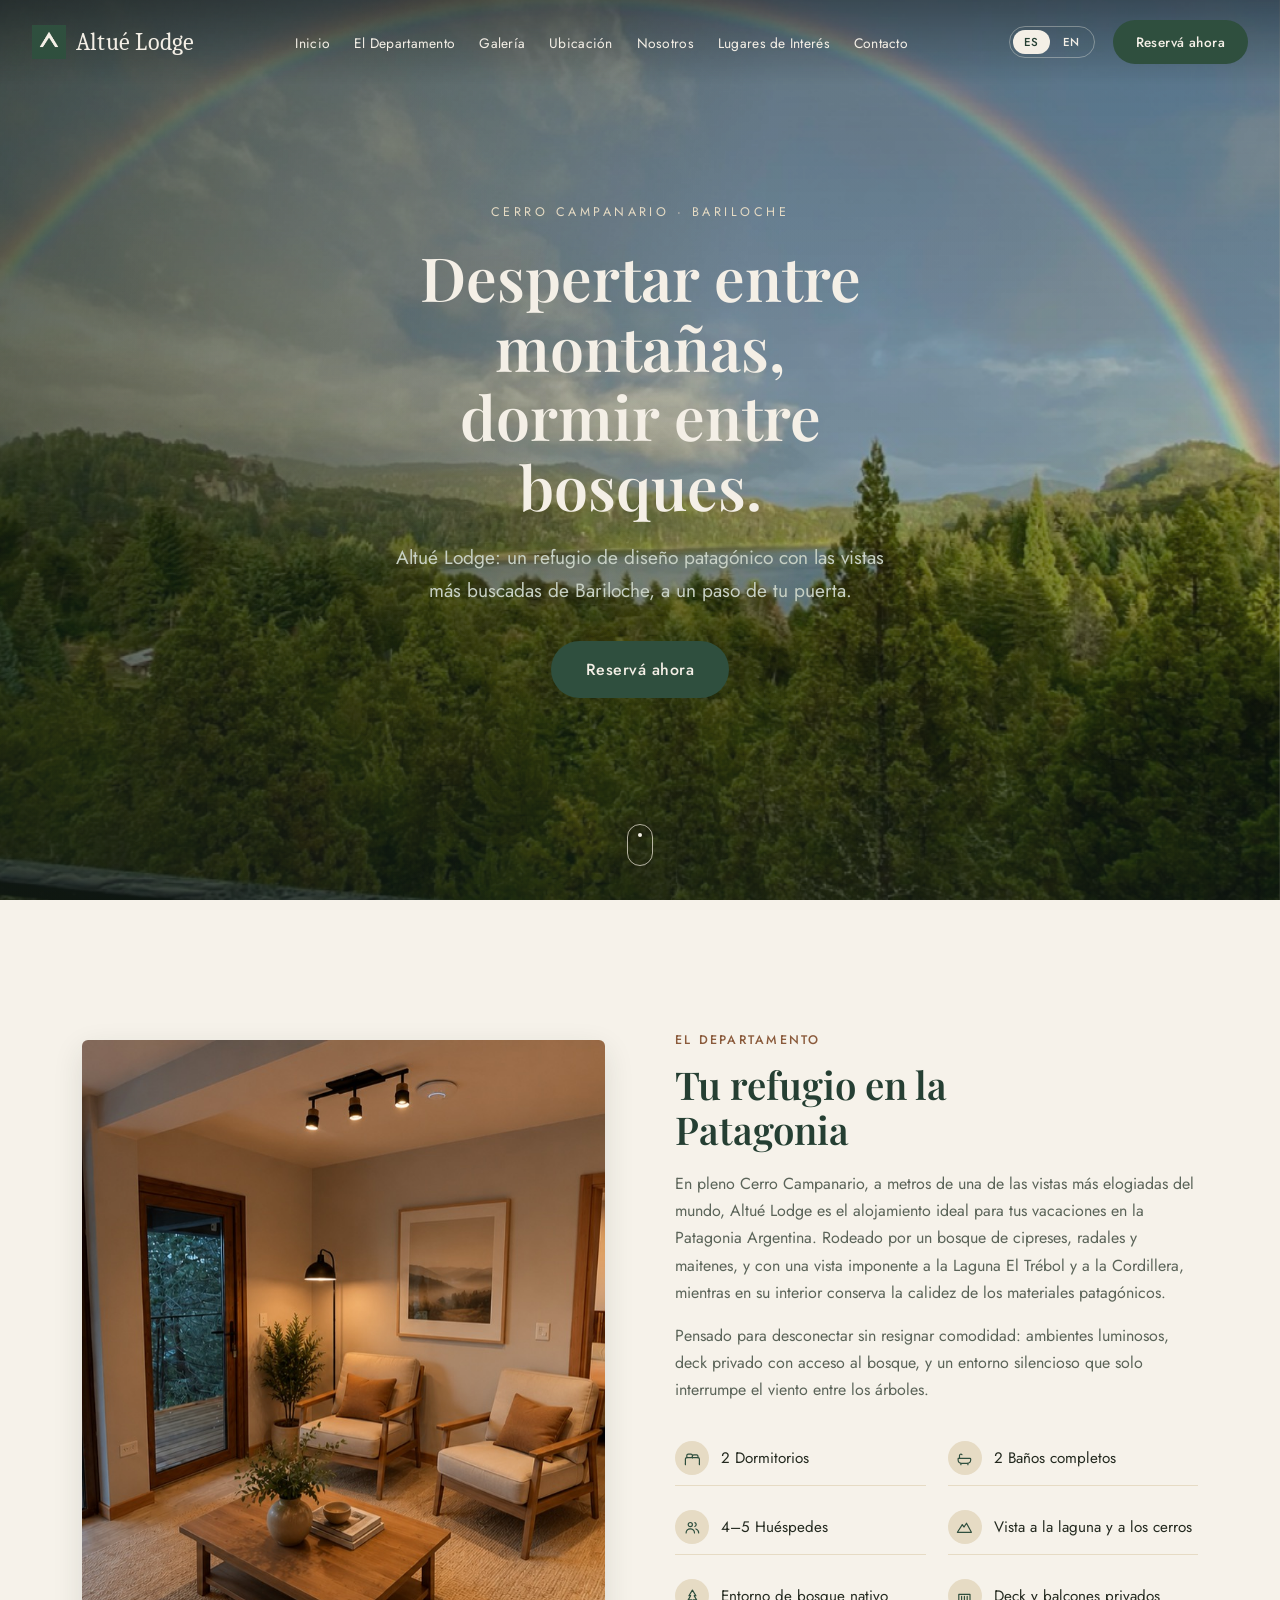
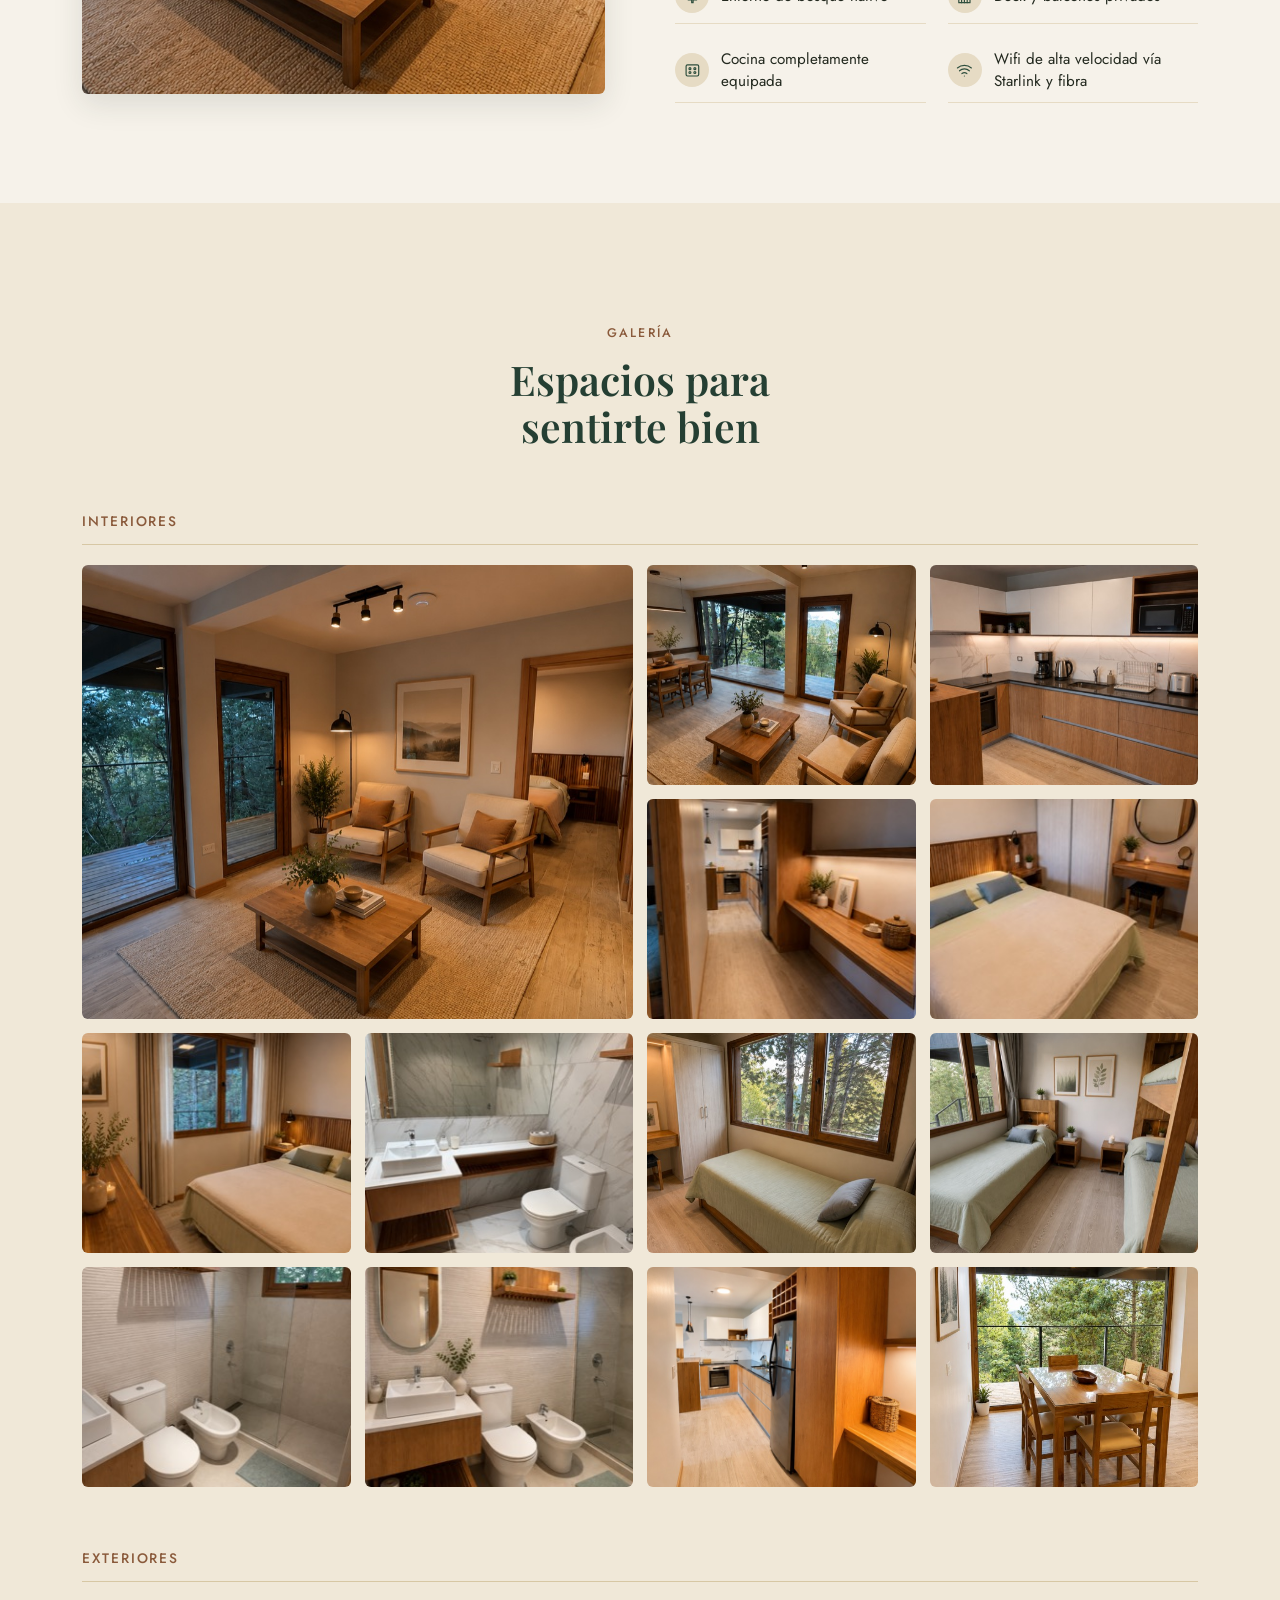
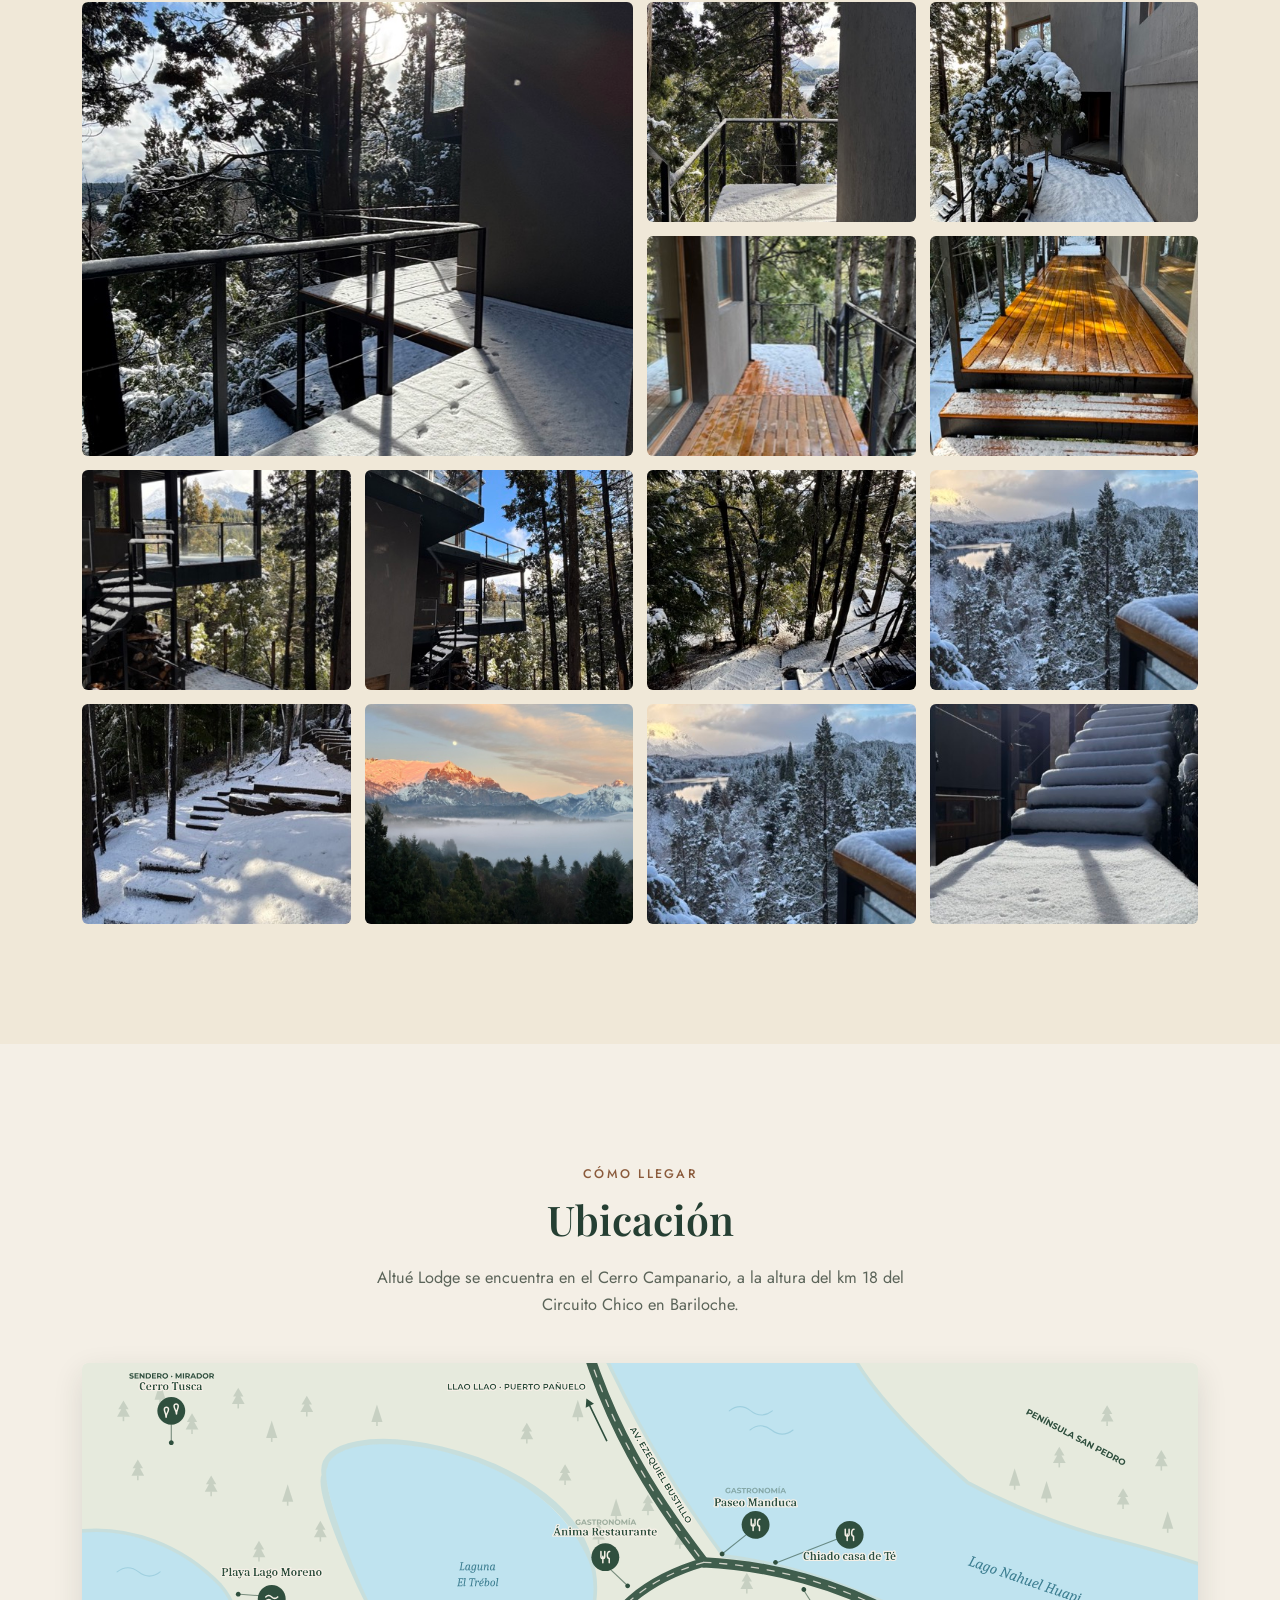
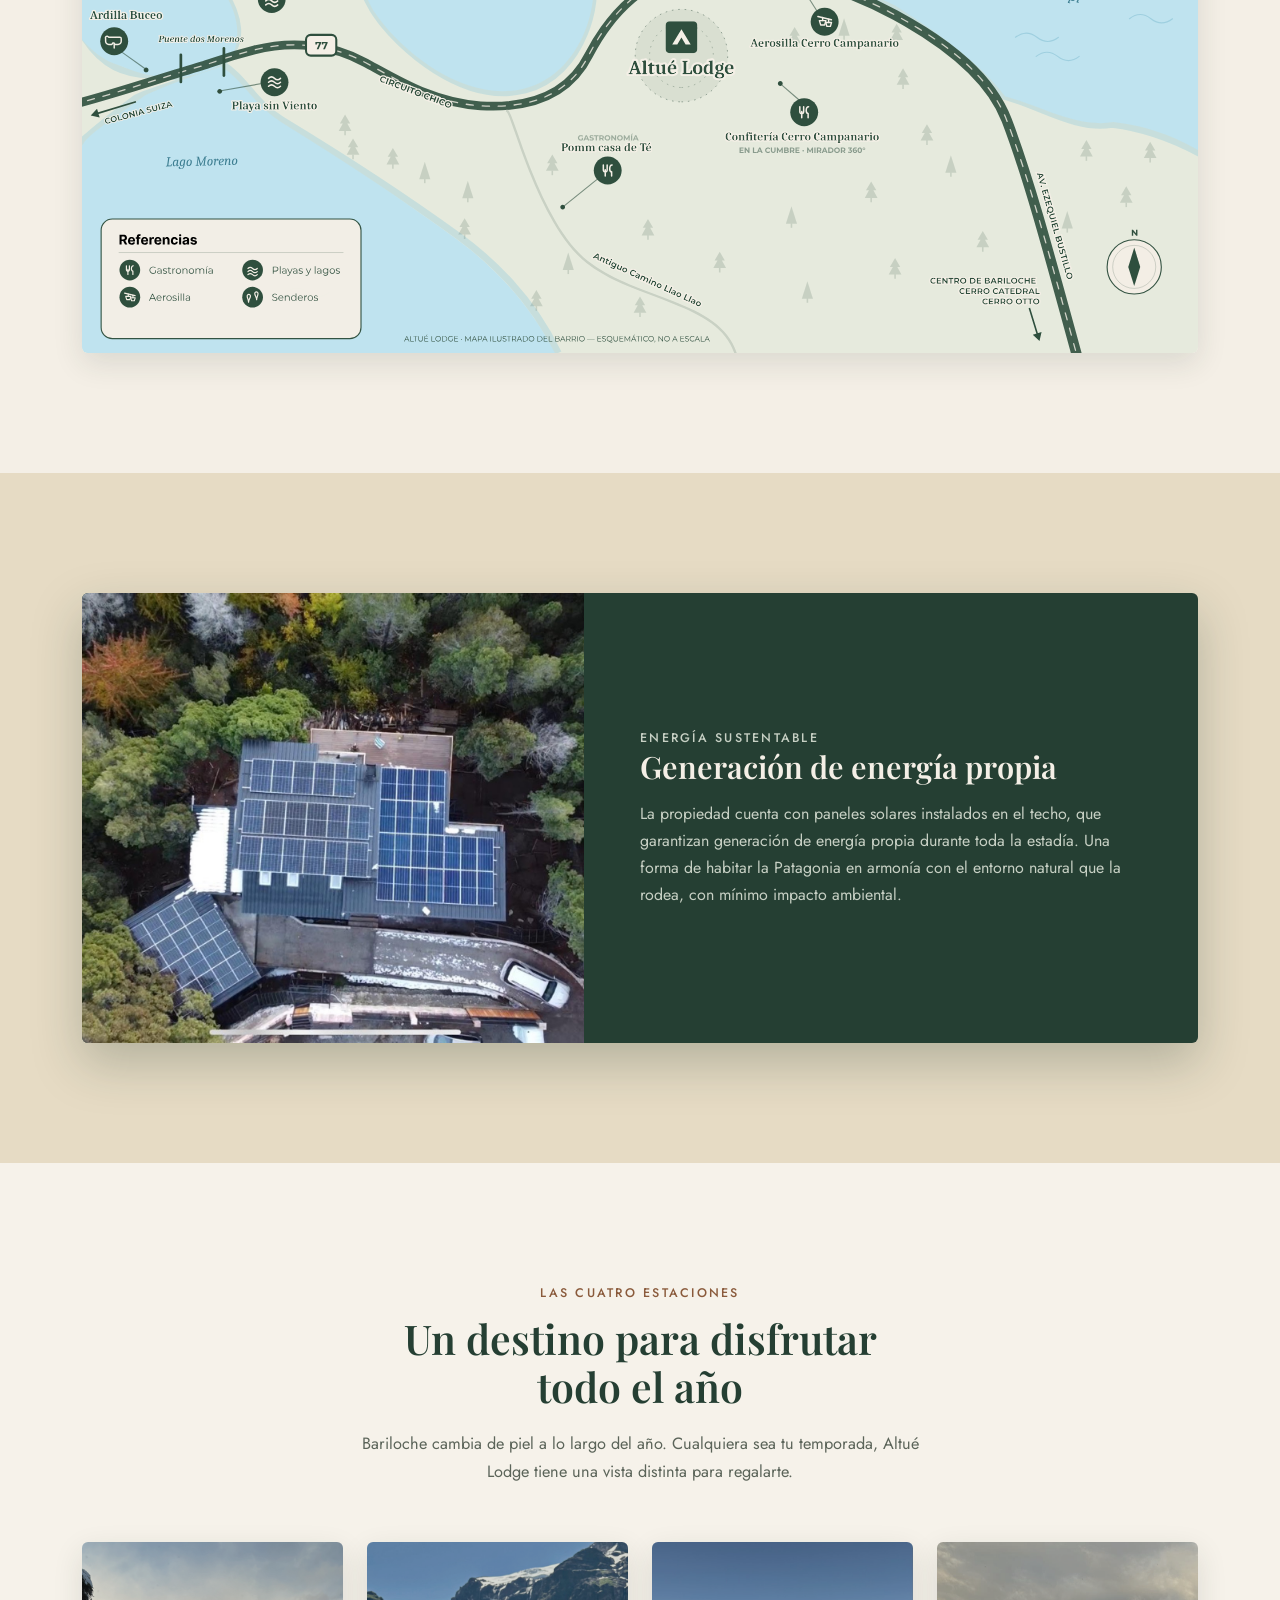
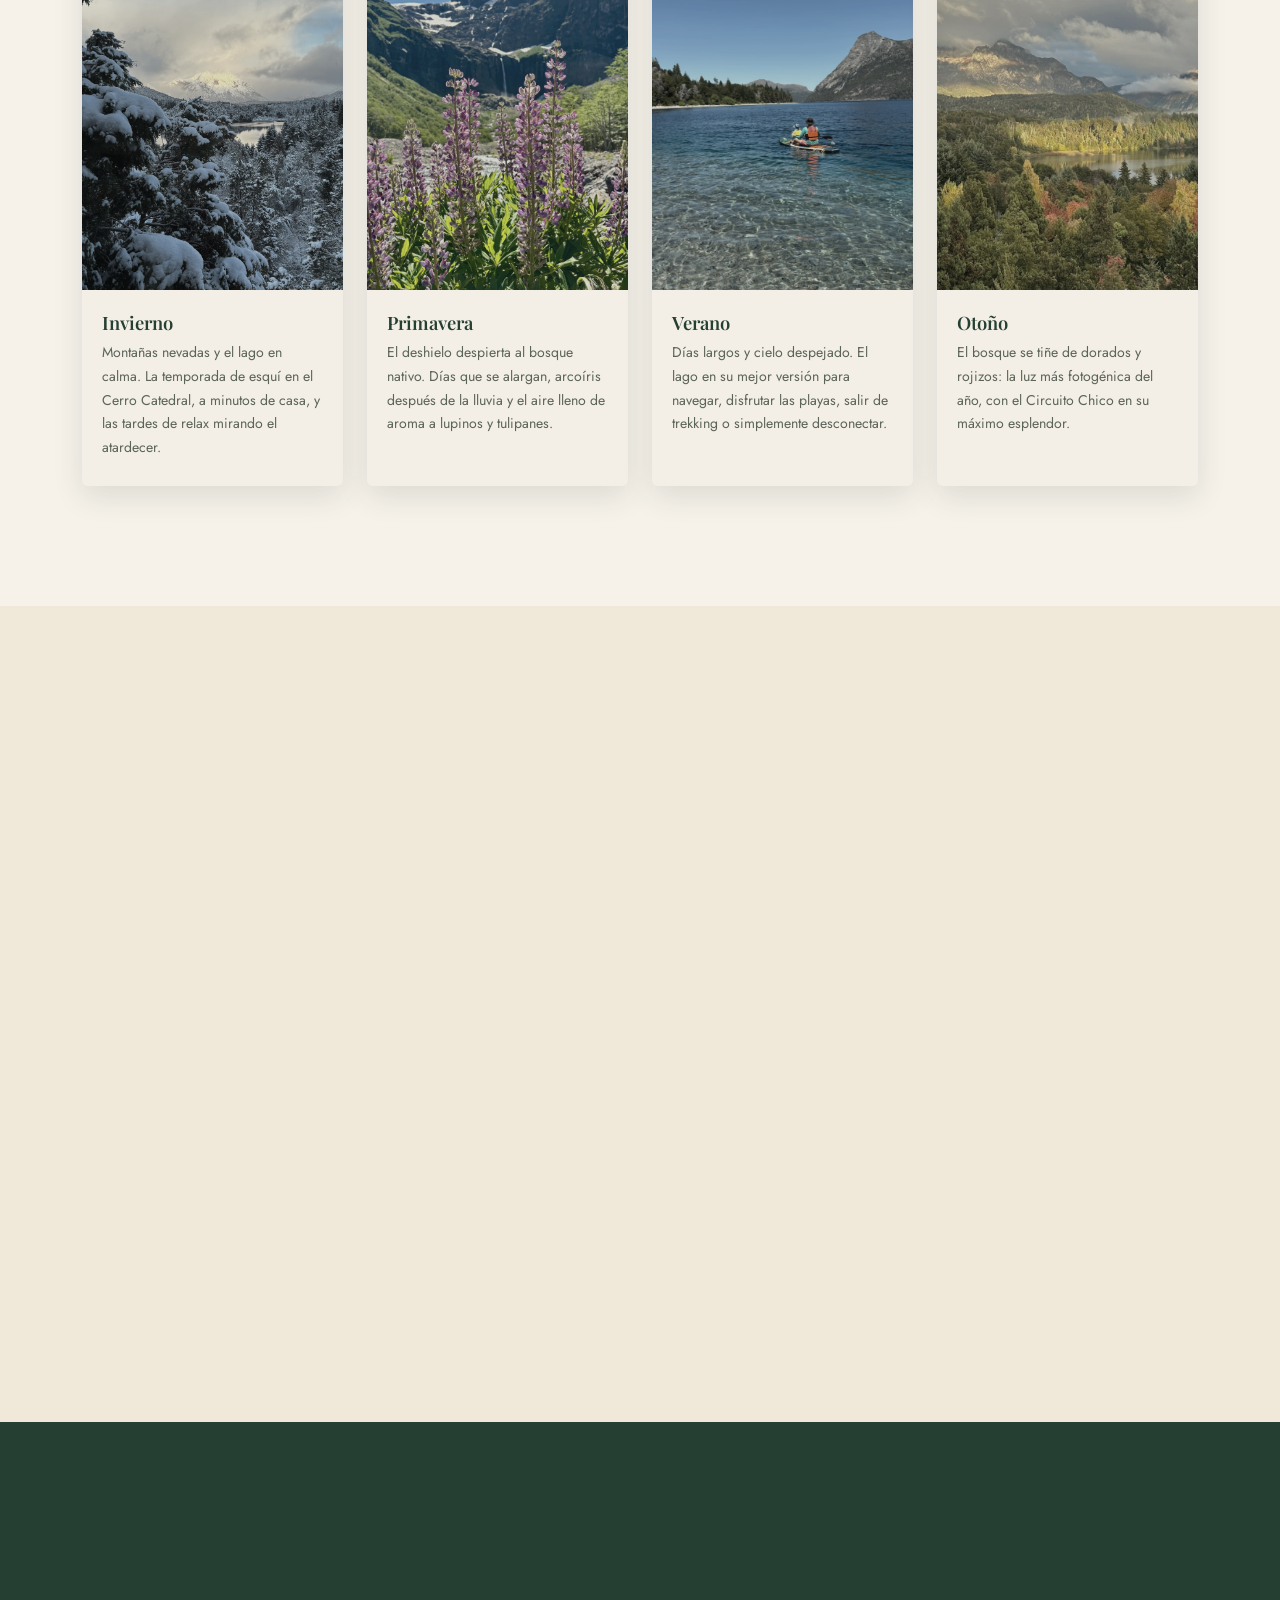
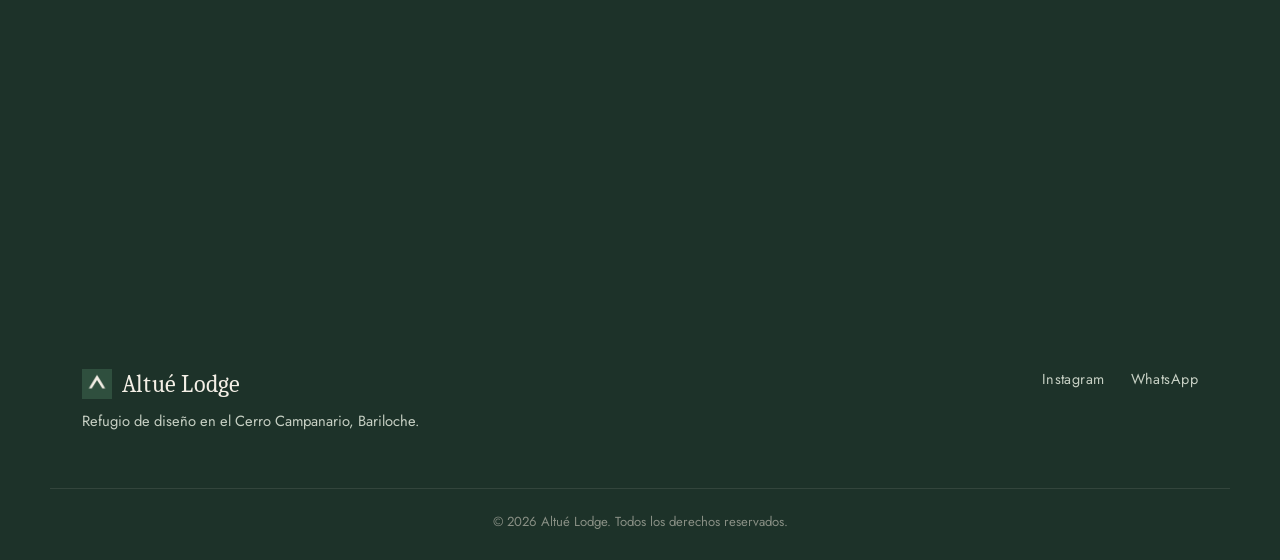
==== index.html @ 9d452f68 "ajuste mapa" ====
<!DOCTYPE html>
<html lang="es">
<head>
<meta charset="UTF-8">
<meta name="viewport" content="width=device-width, initial-scale=1.0">
<title data-i18n="meta.title">Altué Lodge | Departamento en alquiler — Cerro Campanario, Bariloche</title>
<meta name="description" data-i18n-attr-content="meta.description" content="Altué Lodge: departamento de diseño en el Cerro Campanario, Bariloche. Vistas al lago Nahuel Huapi y al bosque patagónico, con energía solar propia. Reservá tu estadía.">
<link rel="icon" type="image/png" href="img/icons/favicon.png">
<link rel="preconnect" href="https://fonts.googleapis.com">
<link rel="preconnect" href="https://fonts.gstatic.com" crossorigin>
<link href="https://fonts.googleapis.com/css2?family=Caladea:wght@400;700&family=Playfair+Display:ital,wght@0,500;0,600;0,700;1,500&family=Jost:wght@300;400;500;600&display=swap" rel="stylesheet">
<link rel="stylesheet" href="css/style.css">
<noscript><style>.reveal{opacity:1!important;transform:none!important}</style></noscript>
</head>
<body>

<!-- ICON SPRITE -->
<svg class="icon-sprite" aria-hidden="true">
  <defs>
    <symbol id="icon-bed" viewBox="0 0 24 24"><path d="M2 19v-6a2 2 0 0 1 2-2h16a2 2 0 0 1 2 2v6"/><path d="M2 19v2M22 19v2"/><path d="M4 11V8a2 2 0 0 1 2-2h4a2 2 0 0 1 2 2v3"/><path d="M12 11V9a2 2 0 0 1 2-2h4a2 2 0 0 1 2 2v2"/></symbol>
    <symbol id="icon-bath" viewBox="0 0 24 24"><path d="M3 12h17a1 1 0 0 1 1 1v1a5 5 0 0 1-5 5H8a5 5 0 0 1-5-5v-1a1 1 0 0 1 1-1Z"/><path d="M5 12V8a2 2 0 0 1 3.5-1.3"/><path d="M7 19v2M17 19v2"/></symbol>
    <symbol id="icon-users" viewBox="0 0 24 24"><circle cx="9" cy="8" r="3"/><path d="M3 20c0-3.3 2.7-6 6-6s6 2.7 6 6"/><path d="M15.5 5.2a3 3 0 0 1 0 5.6"/><path d="M21 20c0-2.7-1.7-5-4-5.8"/></symbol>
    <symbol id="icon-mountain" viewBox="0 0 24 24"><path d="M2 19h20L15 6l-3.5 5.5L9 8Z"/></symbol>
    <symbol id="icon-tree" viewBox="0 0 24 24"><path d="M12 3 7 11h2.5L6 17h5v4h2v-4h5l-3.5-6H17Z"/></symbol>
    <symbol id="icon-deck" viewBox="0 0 24 24"><path d="M4 21V9M20 21V9M4 9h16M4 21h16"/><path d="M8 12v9M12 12v9M16 12v9"/></symbol>
    <symbol id="icon-chairlift" viewBox="0 0 24 24"><path d="M2 6h20M12 6v4"/><path d="M8 11h8v4H8Z"/><path d="M6 6l2 5M18 6l-2 5"/></symbol>
    <symbol id="icon-car" viewBox="0 0 24 24"><path d="M3 13l1.5-4.5A2 2 0 0 1 6.4 7h11.2a2 2 0 0 1 1.9 1.5L21 13"/><rect x="2" y="13" width="20" height="5" rx="2"/><circle cx="7" cy="18.5" r="1.5"/><circle cx="17" cy="18.5" r="1.5"/></symbol>
    <symbol id="icon-boat" viewBox="0 0 24 24"><path d="M4 15h16l-2.2 4.4a2 2 0 0 1-1.8 1.1H8a2 2 0 0 1-1.8-1.1Z"/><path d="M6 15V9h7l2.5 6"/><path d="M11 9V4h3l-1 3"/></symbol>
    <symbol id="icon-cheese" viewBox="0 0 24 24"><path d="M2 19 12 5l10 14Z"/><circle cx="9.5" cy="15" r=".9"/><circle cx="14.5" cy="16.3" r=".9"/><circle cx="12" cy="12.2" r=".9"/></symbol>
    <symbol id="icon-beach" viewBox="0 0 24 24"><path d="M12 2v20"/><path d="M3 12a9 9 0 0 1 18 0Z"/><path d="M12 22c-1.8 0-3-1-3-1"/></symbol>
    <symbol id="icon-gondola" viewBox="0 0 24 24"><path d="M2 6h20M12 6v3"/><rect x="7" y="9" width="10" height="7" rx="1.8"/><path d="M10.5 16v2M13.5 16v2"/></symbol>
    <symbol id="icon-landmark" viewBox="0 0 24 24"><path d="M12 2v2.5M9.5 4.5h5"/><path d="M4 21V11l8-5 8 5v10"/><path d="M9 21v-6h6v6"/></symbol>
    <symbol id="icon-beer" viewBox="0 0 24 24"><path d="M5 8h9v11a1 1 0 0 1-1 1H6a1 1 0 0 1-1-1Z"/><path d="M14 10h2.5A1.5 1.5 0 0 1 18 11.5v3A1.5 1.5 0 0 1 16.5 16H14"/><path d="M7 8V5a2 2 0 0 1 4 0v1"/></symbol>
    <symbol id="icon-phone" viewBox="0 0 24 24"><path d="M6.6 10.8c1.3 2.7 3.6 5 6.3 6.3l2.1-2.1c.3-.3.7-.4 1-.2 1.1.4 2.2.6 3.4.6.6 0 1 .4 1 1V20c0 .6-.4 1-1 1C10.6 21 3 13.4 3 4c0-.6.4-1 1-1h3.6c.6 0 1 .4 1 1 0 1.2.2 2.3.6 3.4.1.4 0 .8-.2 1Z"/></symbol>
    <symbol id="icon-mail" viewBox="0 0 24 24"><rect x="3" y="5" width="18" height="14" rx="2"/><path d="m3 7 9 6 9-6"/></symbol>
    <symbol id="icon-pin" viewBox="0 0 24 24"><path d="M12 21s7-7.4 7-12.5A7 7 0 0 0 5 8.5C5 13.6 12 21 12 21Z"/><circle cx="12" cy="8.5" r="2.5"/></symbol>
    <symbol id="icon-kitchen" viewBox="0 0 24 24"><rect x="3" y="4" width="18" height="16" rx="2"/><circle cx="8.5" cy="9.5" r="1.4"/><circle cx="15.5" cy="9.5" r="1.4"/><circle cx="8.5" cy="15" r="1.4"/><circle cx="15.5" cy="15" r="1.4"/></symbol>
    <symbol id="icon-wifi" viewBox="0 0 24 24"><path d="M2 8.5a15.3 15.3 0 0 1 20 0"/><path d="M5 12.5a10.5 10.5 0 0 1 14 0"/><path d="M8.5 16.5a6 6 0 0 1 7 0"/><path d="M12 20h.01"/></symbol>
  </defs>
</svg>

<a class="skip-link" href="#contenido" data-i18n="skip.link">Saltar al contenido</a>

<header class="site-header" id="siteHeader">
  <div class="header-inner">
    <a href="#inicio" class="logo">
      <img src="img/icons/favicon.png" alt="" class="logo-mark" width="34" height="34">
      <span class="logo-text">Altué Lodge</span>
    </a>

    <nav class="main-nav" id="mainNav">
      <ul>
        <li><a href="#inicio" class="nav-link" data-i18n="nav.inicio">Inicio</a></li>
        <li><a href="#departamento" class="nav-link" data-i18n="nav.departamento">El Departamento</a></li>
        <li><a href="#galeria" class="nav-link" data-i18n="nav.galeria">Galería</a></li>
        <li><a href="#ubicacion" class="nav-link" data-i18n="nav.ubicacion">Ubicación</a></li>
        <!-- <li><a href="#estaciones" class="nav-link">Estaciones</a></li> -->
        <li><a href="#nosotros" class="nav-link" data-i18n="nav.nosotros">Nosotros</a></li>
        <li><a href="#lugares" class="nav-link" data-i18n="nav.lugares">Lugares de Interés</a></li>
        <li><a href="#contacto" class="nav-link" data-i18n="nav.contacto">Contacto</a></li>
      </ul>
    </nav>

    <div class="header-actions">
      <div class="lang-switch" role="group" aria-label="Seleccionar idioma / Select language">
        <button type="button" class="lang-btn" data-lang="es" id="langEs">ES</button>
        <button type="button" class="lang-btn" data-lang="en" id="langEn">EN</button>
      </div>
      <a href="#contacto" class="btn btn-primary btn-cta" data-i18n="cta.reserve">Reservá ahora</a>
      <button class="nav-toggle" id="navToggle" aria-label="Abrir menú" data-i18n-attr-aria-label="navToggle.aria" aria-expanded="false">
        <span></span><span></span><span></span>
      </button>
    </div>
  </div>
</header>

<main id="contenido">

  <!-- HERO -->
  <section id="inicio" class="hero">
    <div class="hero-media">
      <img class="hero-slide is-active" src="img/season-primavera.jpg" alt="Doble arcoíris sobre el bosque y el lago, visto desde el balcón" data-i18n-attr-alt="hero.alt1" loading="eager">
      <img class="hero-slide" src="img/hero-view.jpg" alt="Vista panorámica del lago Nahuel Huapi y la cordillera andina desde el Cerro Campanario" data-i18n-attr-alt="hero.alt2" loading="eager">
      <img class="hero-slide" src="img/hero-cloudy.jpg" alt="Amanecer nublado sobre el lago Nahuel Huapi desde el Cerro Campanario" data-i18n-attr-alt="hero.alt3" loading="eager">
      <img class="hero-slide" src="img/hero-sunset.jpg" alt="Atardecer encendido sobre la cordillera visto desde Altué Lodge" data-i18n-attr-alt="hero.alt4" loading="eager">
      <div class="hero-overlay"></div>
    </div>
    <div class="hero-content reveal">
      <p class="hero-eyebrow">Cerro Campanario · Bariloche</p>
      <h1 class="hero-title" data-i18n-html="hero.title">Despertar entre montañas,<br>dormir entre bosques.</h1>
      <p class="hero-subtitle" data-i18n="hero.subtitle">Altué Lodge: un refugio de diseño patagónico con las vistas más buscadas de Bariloche, a un paso de tu puerta.</p>
      <a href="#contacto" class="btn btn-primary btn-lg" data-i18n="cta.reserve">Reservá ahora</a>
    </div>
    <a href="#departamento" class="scroll-cue" aria-label="Desplazarse hacia abajo" data-i18n-attr-aria-label="hero.scrollAria">
      <span></span>
    </a>
  </section>

  <!-- ABOUT -->
  <section id="departamento" class="about">
    <div class="section-inner">
      <div class="about-grid">
        <div class="about-image reveal">
          <img src="img/interior-estar.jpg" alt="Sala de estar de Altué Lodge, con sillones, balcón privado y acceso al dormitorio" data-i18n-attr-alt="about.imageAlt" loading="lazy">
        </div>
        <div class="about-text reveal">
          <p class="eyebrow" data-i18n="about.eyebrow">El Departamento</p>
          <!-- <h2>Diseño patagónico,<br>confort contemporáneo</h2> -->
          <h2 data-i18n-html="about.title">Tu refugio en la<br>Patagonia</h2>
          <p data-i18n="about.p1">En pleno Cerro Campanario, a metros de una de las vistas más elogiadas del mundo, Altué Lodge es el alojamiento ideal para tus vacaciones en la Patagonia Argentina. Rodeado por un bosque de cipreses, radales y maitenes, y con una vista imponente a la Laguna El Trébol y a la Cordillera, mientras en su interior conserva la calidez de los materiales patagónicos.</p>
          <p data-i18n="about.p2">Pensado para desconectar sin resignar comodidad: ambientes luminosos, deck privado con acceso al bosque, y un entorno silencioso que solo interrumpe el viento entre los árboles.</p>

          <ul class="features-list">
            <li><span class="feature-icon" aria-hidden="true"><svg class="icon-line"><use href="#icon-bed"></use></svg></span><span data-i18n="about.feature1">2 Dormitorios con TV</span></li>
            <li><span class="feature-icon" aria-hidden="true"><svg class="icon-line"><use href="#icon-bath"></use></svg></span><span data-i18n="about.feature2">2 Baños completos</span></li>
            <li><span class="feature-icon" aria-hidden="true"><svg class="icon-line"><use href="#icon-users"></use></svg></span><span data-i18n="about.feature3">4–5 Huéspedes</span></li>
            <li><span class="feature-icon" aria-hidden="true"><svg class="icon-line"><use href="#icon-mountain"></use></svg></span><span data-i18n="about.feature4">Vista a la laguna y a los cerros</span></li>
            <li><span class="feature-icon" aria-hidden="true"><svg class="icon-line"><use href="#icon-tree"></use></svg></span><span data-i18n="about.feature5">Entorno de bosque nativo</span></li>
            <li><span class="feature-icon" aria-hidden="true"><svg class="icon-line"><use href="#icon-deck"></use></svg></span><span data-i18n="about.feature6">Deck y balcones privados</span></li>
            <li><span class="feature-icon" aria-hidden="true"><svg class="icon-line"><use href="#icon-kitchen"></use></svg></span><span data-i18n="about.feature7">Cocina completamente equipada</span></li>
            <li><span class="feature-icon" aria-hidden="true"><svg class="icon-line"><use href="#icon-wifi"></use></svg></span><span data-i18n="about.feature8">Wifi de alta velocidad vía Starlink y fibra</span></li>
          </ul>
        </div>
      </div>
    </div>
  </section>

  <!-- GALERÍA -->
  <section id="galeria" class="gallery">
    <div class="section-inner">
      <div class="section-heading reveal">
        <p class="eyebrow" data-i18n="gallery.eyebrow">Galería</p>
        <!-- <h2>Cada rincón,<br>una vista inolvidable</h2> -->
        <h2 data-i18n-html="gallery.title">Espacios para<br>sentirte bien</h2>
      </div>

      <div class="gallery-group">
        <h3 class="gallery-group-title reveal" data-i18n="gallery.interiorTitle">Interiores</h3>
        <div class="gallery-grid">
          <button class="gallery-item gallery-item-hero reveal" data-index="0">
            <img src="img/thumbs/interior-estar.jpg" alt="Sala de estar con sillones y acceso al dormitorio principal" data-i18n-attr-alt="gallery.alt0" loading="lazy">
          </button>
          <button class="gallery-item reveal" data-index="1">
            <img src="img/thumbs/interior-living.jpg" alt="Living comedor con vista al bosque y balcón privado" data-i18n-attr-alt="gallery.alt1" loading="lazy">
          </button>
          <button class="gallery-item reveal" data-index="2">
            <img src="img/thumbs/interior-cocina-full.jpg" alt="Cocina completa con mesada de mármol y equipamiento premium" data-i18n-attr-alt="gallery.alt2" loading="lazy">
          </button>
          <button class="gallery-item reveal" data-index="3">
            <img src="img/thumbs/interior-pasillo.jpg" alt="Pasillo de acceso con vista a la cocina" data-i18n-attr-alt="gallery.alt3" loading="lazy">
          </button>
          <button class="gallery-item reveal" data-index="4">
            <img src="img/thumbs/interior-dorm-principal-vanitory.jpg" alt="Dormitorio principal con vestidor y espejo circular" data-i18n-attr-alt="gallery.alt4" loading="lazy">
          </button>
          <button class="gallery-item reveal" data-index="5">
            <img src="img/thumbs/interior-dorm-principal-ventana.jpg" alt="Dormitorio principal con ventana al bosque" data-i18n-attr-alt="gallery.alt5" loading="lazy">
          </button>
          <button class="gallery-item reveal" data-index="6">
            <img src="img/thumbs/interior-bano-principal.jpg" alt="Baño principal revestido en mármol" data-i18n-attr-alt="gallery.alt6" loading="lazy">
          </button>
          <button class="gallery-item reveal" data-index="7">
            <img src="img/thumbs/interior-dorm-individual.jpg" alt="Dormitorio individual con vista al bosque" data-i18n-attr-alt="gallery.alt7" loading="lazy">
          </button>
          <button class="gallery-item reveal" data-index="8">
            <img src="img/thumbs/interior-dorm-cuchetas.jpg" alt="Dormitorio con cama individual y cuchetas" data-i18n-attr-alt="gallery.alt8" loading="lazy">
          </button>
          <button class="gallery-item reveal" data-index="9">
            <img src="img/thumbs/interior-bano-secundario-ducha.jpg" alt="Baño secundario con ducha y ventana al bosque" data-i18n-attr-alt="gallery.alt9" loading="lazy">
          </button>
          <button class="gallery-item reveal" data-index="10">
            <img src="img/thumbs/interior-bano-secundario-tocador.jpg" alt="Baño secundario con tocador y espejo ovalado" data-i18n-attr-alt="gallery.alt10" loading="lazy">
          </button>
          <button class="gallery-item reveal" data-index="11">
            <img src="img/thumbs/interior-cocina-pasillo.jpg" alt="Cocina con heladera y acceso desde el pasillo" data-i18n-attr-alt="gallery.alt11" loading="lazy">
          </button>
          <button class="gallery-item reveal" data-index="12">
            <img src="img/thumbs/interior-comedor-mesa.jpg" alt="Mesa de comedor con vista al bosque a través del ventanal" data-i18n-attr-alt="gallery.alt12" loading="lazy">
          </button>
        </div>
      </div>

      <div class="gallery-group">
        <h3 class="gallery-group-title reveal" data-i18n="gallery.exteriorTitle">Exteriores</h3>
        <div class="gallery-grid">
          <button class="gallery-item gallery-item-hero reveal" data-index="13">
            <img src="img/thumbs/ext-balcon-sol.jpg" alt="Balcón nevado con sol filtrándose entre los árboles" data-i18n-attr-alt="gallery.alt13" loading="lazy">
          </button>
          <button class="gallery-item reveal" data-index="14">
            <img src="img/thumbs/ext-deck-nieve-lago.jpg" alt="Deck nevado con vista al lago entre los árboles" data-i18n-attr-alt="gallery.alt14" loading="lazy">
          </button>
          <button class="gallery-item reveal" data-index="15">
            <img src="img/thumbs/ext-fachada-nieve.jpg" alt="Fachada de Altué Lodge entre los árboles nevados" data-i18n-attr-alt="gallery.alt15" loading="lazy">
          </button>
          <button class="gallery-item reveal" data-index="16">
            <img src="img/thumbs/ext-deck-deshielo.jpg" alt="Deck privado" data-i18n-attr-alt="gallery.alt16" loading="lazy">
          </button>
          <button class="gallery-item reveal" data-index="17">
            <img src="img/thumbs/deck-wood.jpg" alt="Galería de madera hacia el bosque" data-i18n-attr-alt="gallery.alt17" loading="lazy">
          </button>
          <button class="gallery-item reveal" data-index="18">
            <img src="img/thumbs/deck-view.jpg" alt="Deck privado con vista al lago" data-i18n-attr-alt="gallery.alt18" loading="lazy">
          </button>
          <button class="gallery-item reveal" data-index="19">
            <img src="img/thumbs/ext-escaleras-balcones.jpg" alt="Escaleras y balcones asomados al bosque nevado" data-i18n-attr-alt="gallery.alt19" loading="lazy">
          </button>
          <button class="gallery-item reveal" data-index="20">
            <img src="img/thumbs/ext-senda-nieve.jpg" alt="Senda nevada de acceso entre cipreses" data-i18n-attr-alt="gallery.alt20" loading="lazy">
          </button>
          <button class="gallery-item reveal" data-index="21">
            <img src="img/thumbs/exterior-02.jpg" alt="Arquitectura contemporánea con vista a la cordillera" data-i18n-attr-alt="gallery.alt21" loading="lazy">
          </button>
          <button class="gallery-item reveal" data-index="22">
            <img src="img/thumbs/exterior-04.jpg" alt="Diseño de líneas puras integrado al paisaje" data-i18n-attr-alt="gallery.alt22" loading="lazy">
          </button>
          <button class="gallery-item reveal" data-index="23">
            <img src="img/thumbs/ext-luna.jpg" alt="Luna llena sobre la cordillera nevada, con niebla en el valle" data-i18n-attr-alt="gallery.alt23" loading="lazy">
          </button>
          <button class="gallery-item reveal" data-index="24">
            <img src="img/thumbs/exterior-02.jpg" alt="Arquitectura contemporánea con vista a la cordillera" data-i18n-attr-alt="gallery.alt21" loading="lazy">
          </button>
          <button class="gallery-item reveal" data-index="25">
            <img src="img/thumbs/exterior-03.jpg" alt="Ingreso principal en piedra y madera nativa" data-i18n-attr-alt="gallery.alt25" loading="lazy">
          </button>
          <!-- Fotos disponibles pero no incluidas en el orden actual:
          <button class="gallery-item reveal" data-index="x">
            <img src="img/thumbs/hero-view.jpg" alt="Vista al lago Nahuel Huapi y la cordillera" loading="lazy">
          </button>
          <button class="gallery-item reveal" data-index="x">
            <img src="img/thumbs/exterior-01.jpg" alt="El departamento asomado entre los cipreses" loading="lazy">
          </button>
          <button class="gallery-item reveal" data-index="x">
            <img src="img/thumbs/facade-solar.jpg" alt="Vista aérea del techo con paneles solares" loading="lazy">
          </button>
          <button class="gallery-item reveal" data-index="x">
            <img src="img/thumbs/ext-arcoiris-balcon.jpg" alt="Arcoíris sobre el lago visto desde el balcón" loading="lazy">
          </button>
          <button class="gallery-item reveal" data-index="x">
            <img src="img/thumbs/ext-atardecer-lago.jpg" alt="Atardecer y reflejo de la cordillera en el lago" loading="lazy">
          </button>
          <button class="gallery-item reveal" data-index="x">
            <img src="img/thumbs/staircase-forest.jpg" alt="Senda de acceso entre coihues y cipreses" loading="lazy">
          </button>
          <button class="gallery-item reveal" data-index="x">
            <img src="img/thumbs/sign-altue.jpg" alt="Cartel Altué, tu dirección en el bosque" loading="lazy">
          </button>
          -->
        </div>
      </div>
    </div>
  </section>

  <!-- UBICACIÓN -->
  <section id="ubicacion" class="location">
    <div class="section-inner">
      <div class="section-heading reveal">
        <p class="eyebrow" data-i18n="location.eyebrow">Cómo llegar</p>
        <h2 data-i18n="location.title">Ubicación</h2>
        <p class="section-lead" data-i18n="location.lead">Altué Lodge se encuentra en el Cerro Campanario, a la altura del km 18 del Circuito Chico en Bariloche.</p>
      </div>
      <button type="button" class="location-map reveal" id="locationMapTrigger" aria-label="Ver mapa en pantalla completa" data-i18n-attr-aria-label="location.mapAria">
        <img src="img/mapa-ubicacion.svg" alt="Mapa del barrio con la ubicación aproximada de Altué Lodge en el Cerro Campanario" data-i18n-attr-alt="location.mapAlt" loading="lazy">
      </button>
    </div>
  </section>

  <!-- ENERGÍA SUSTENTABLE -->
  <section id="energia" class="energy">
    <div class="section-inner">
      <div class="solar-banner reveal">
        <div class="solar-image">
          <img class="solar-slide is-active" src="img/facade-solar.jpg" alt="Vista aérea del techo de Altué Lodge con los paneles solares, rodeado de bosque" data-i18n-attr-alt="energy.alt1" loading="lazy">
          <img class="solar-slide" src="img/solar-ground.jpg" alt="Paneles solares en el techo, con el bosque y la cordillera nevada de fondo" data-i18n-attr-alt="energy.alt2" loading="lazy">
          <!-- <img class="solar-slide" src="img/solar-closeup.jpg" alt="Detalle de los paneles solares instalados sobre el techo de chapa" loading="lazy"> -->
        </div>
        <div class="solar-text">
          <p class="eyebrow eyebrow-light" data-i18n="energy.eyebrow">Energía sustentable</p>
          <h3 data-i18n="energy.title">Generación de energía propia</h3>
          <p data-i18n="energy.text">Contamos con paneles solares instalados en el techo, que garantizan generación de energía propia durante toda la estadía. Una forma de habitar la Patagonia en armonía con el entorno natural que la rodea, con mínimo impacto ambiental.</p>
          <!-- <p>Además de contar con instalaciones de última tecnología para asegurar que nunca se corte la energía eléctrica, con autonomía </p> -->
        </div>
      </div>
    </div>
  </section>

  <!-- ESTACIONES -->
  <section id="estaciones" class="seasons">
    <div class="section-inner">
      <div class="section-heading reveal">
        <p class="eyebrow" data-i18n="seasons.eyebrow">Las Cuatro Estaciones</p>
        <h2 data-i18n-html="seasons.title">Un destino para disfrutar<br>todo el año</h2>
        <p class="section-lead" data-i18n="seasons.lead">Bariloche cambia de piel a lo largo del año. Cualquiera sea tu temporada, Altué Lodge tiene una vista distinta para regalarte.</p>
      </div>

      <div class="seasons-grid">
        <article class="season-card reveal">
          <div class="season-image">
            <img src="img/season-invierno-2.jpeg" alt="Lago congelado y cordillera nevada vistos desde Altué Lodge en invierno" data-i18n-attr-alt="seasons.winterAlt" loading="lazy">
          </div>
          <div class="season-body">
            <h3 data-i18n="seasons.winterTitle">Invierno</h3>
            <p data-i18n="seasons.winterText">Montañas nevadas y el lago en calma. La temporada de esquí en el Cerro Catedral, a minutos de casa, y las tardes de relax mirando el atardecer.</p>
          </div>
        </article>
        <article class="season-card reveal">
          <div class="season-image">
            <img src="img/Lupinos tronador.jpeg" alt="Doble arcoíris sobre el lago Nahuel Huapi en primavera" data-i18n-attr-alt="seasons.springAlt" loading="lazy">
          </div>
          <div class="season-body">
            <h3 data-i18n="seasons.springTitle">Primavera</h3>
            <p data-i18n="seasons.springText">El deshielo despierta al bosque nativo. Días que se alargan, arcoíris después de la lluvia y el aire lleno de aroma a lupinos y tulipanes.</p>
          </div>
        </article>
        <article class="season-card reveal">
          <div class="season-image">
            <img src="img/playa-verano.jpeg" alt="Cielo despejado y lago Nahuel Huapi en un día de verano" data-i18n-attr-alt="seasons.summerAlt" loading="lazy">
          </div>
          <div class="season-body">
            <h3 data-i18n="seasons.summerTitle">Verano</h3>
            <p data-i18n="seasons.summerText">Días largos y cielo despejado. El lago en su mejor versión para navegar, disfrutar las playas, salir de trekking o simplemente desconectar.</p>
          </div>
        </article>
        <article class="season-card reveal">
          <div class="season-image">
            <img src="img/season-otono.jpg" alt="Bosque con colores dorados y rojizos en otoño, con el lago de fondo" data-i18n-attr-alt="seasons.autumnAlt" loading="lazy">
          </div>
          <div class="season-body">
            <h3 data-i18n="seasons.autumnTitle">Otoño</h3>
            <p data-i18n="seasons.autumnText">El bosque se tiñe de dorados y rojizos: la luz más fotogénica del año, con el Circuito Chico en su máximo esplendor.</p>
          </div>
        </article>
      </div>
    </div>
  </section>

  <!-- QUIÉNES SOMOS -->
  <section id="nosotros" class="hosts">
    <div class="section-inner hosts-grid">
      <div class="hosts-image reveal">
        <img src="img/laura-juan.jpg" alt="Laura y Juan, anfitriones y propietarios de Altué Lodge, en la cima del Cerro Campanario" data-i18n-attr-alt="hosts.imageAlt" loading="lazy">
      </div>
      <div class="hosts-text reveal">
        <p class="eyebrow" data-i18n="hosts.eyebrow">Quiénes somos</p>
        <h2 data-i18n-html="hosts.title">Laura y Juan,<br>tus anfitriones en la montaña</h2>
        <p data-i18n="hosts.p1">Somos Laura y Juan, los propietarios de Altué Lodge. Diseñamos y construimos este refugio en el Cerro Campanario con una idea simple: compartir el rincón de Bariloche que más amamos, con esa vista que a nosotros tampoco deja de sorprendernos.</p>
        <p data-i18n="hosts.p2">Nos vas a encontrar siempre disponibles antes y durante tu estadía, para recomendarte el mejor circuito, los restaurantes que no te podés perder o el mejor lugar para ver el atardecer. Conocemos cada rincón de estas montañas y nos encanta compartirlo.</p>

        <ul class="hosts-features">
          <li><span class="feature-icon" aria-hidden="true"><svg class="icon-line"><use href="#icon-mountain"></use></svg></span><span data-i18n="hosts.feature1">Anfitriones locales, expertos en la zona</span></li>
          <li><span class="feature-icon" aria-hidden="true"><svg class="icon-line"><use href="#icon-users"></use></svg></span><span data-i18n="hosts.feature2">Atención personalizada, de principio a fin</span></li>
          <li><span class="feature-icon" aria-hidden="true"><svg class="icon-line"><use href="#icon-phone"></use></svg></span><span data-i18n="hosts.feature3">Siempre disponibles por WhatsApp</span></li>
        </ul>
      </div>
    </div>
  </section>

  <!-- LUGARES DE INTERÉS -->
  <section id="lugares" class="places">
    <div class="section-inner">
      <div class="section-heading reveal">
        <p class="eyebrow" data-i18n="places.eyebrow">Lugares de Interés</p>
        <h2 data-i18n-html="places.title">Todo Bariloche,<br>a un paso de tu puerta</h2>
        <p class="section-lead" data-i18n="places.lead">Altué Lodge se encuentra sobre el mítico Circuito Chico, rodeado de los paisajes más fotografiados de la Patagonia argentina.</p>
      </div>

      <div class="places-grid">
        <article class="place-card reveal">
          <svg class="place-icon" aria-hidden="true"><use href="#icon-chairlift"></use></svg>
          <h3>Cerro Campanario</h3>
          <p class="place-distance" data-i18n="places.p1.distance">A pasos del depto.</p>
          <p data-i18n="places.p1.text">La aerosilla hacia el mirador con una de las vistas más elogiadas del mundo, a metros de la puerta de casa.</p>
        </article>
        <article class="place-card reveal">
          <svg class="place-icon" aria-hidden="true"><use href="#icon-car"></use></svg>
          <h3>Circuito Chico</h3>
          <p class="place-distance" data-i18n="places.p2.distance">5 min en auto</p>
          <p data-i18n="places.p2.text">El recorrido escénico más famoso de Bariloche, entre lagos, bosques y miradores infinitos.</p>
        </article>
        <article class="place-card reveal">
          <svg class="place-icon" aria-hidden="true"><use href="#icon-boat"></use></svg>
          <h3>Puerto Pañuelo</h3>
          <p class="place-distance" data-i18n="places.p3.distance">8 min en auto</p>
          <p data-i18n="places.p3.text">Punto de partida de las excursiones náuticas a Isla Victoria y el Bosque de Arrayanes.</p>
        </article>
        <article class="place-card reveal">
          <svg class="place-icon" aria-hidden="true"><use href="#icon-cheese"></use></svg>
          <h3>Colonia Suiza</h3>
          <p class="place-distance" data-i18n="places.p4.distance">10 min en auto</p>
          <p data-i18n="places.p4.text">Feria de artesanos, curanto patagónico al desnivel y aire de pueblo alpino.</p>
        </article>
        <article class="place-card reveal">
          <svg class="place-icon" aria-hidden="true"><use href="#icon-beach"></use></svg>
          <h3>Playa Bonita</h3>
          <p class="place-distance" data-i18n="places.p5.distance">8 min en auto</p>
          <p data-i18n="places.p5.text">Una de las postales más clásicas del lago Nahuel Huapi, ideal para el atardecer.</p>
        </article>
        <article class="place-card reveal">
          <svg class="place-icon" aria-hidden="true"><use href="#icon-gondola"></use></svg>
          <h3>Cerro Otto</h3>
          <p class="place-distance" data-i18n="places.p6.distance">20 min en auto</p>
          <p data-i18n="places.p6.text">Teleférico y bar giratorio con vistas de 360° sobre la ciudad y el lago.</p>
        </article>
        <article class="place-card reveal">
          <svg class="place-icon" aria-hidden="true"><use href="#icon-landmark"></use></svg>
          <h3>Centro Cívico</h3>
          <p class="place-distance" data-i18n="places.p7.distance">20 min en auto</p>
          <p data-i18n="places.p7.text">El corazón histórico de la ciudad, chocolaterías y la Catedral Nuestra Señora del Nahuel Huapi.</p>
        </article>
        <article class="place-card reveal">
          <svg class="place-icon" aria-hidden="true"><use href="#icon-beer"></use></svg>
          <h3 data-i18n="places.p8.title">Ruta de la Cerveza</h3>
          <p class="place-distance" data-i18n="places.p8.distance">10–15 min en auto</p>
          <p data-i18n="places.p8.text">Cervecerías artesanales patagónicas repartidas entre el Cerro Campanario y el centro.</p>
        </article>
      </div>
    </div>
  </section>

  <!-- CONTACTO -->
  <section id="contacto" class="contact">
    <div class="section-inner">
      <div class="section-heading reveal">
        <p class="eyebrow eyebrow-light" data-i18n="contact.eyebrow">Contacto</p>
        <h2 data-i18n-html="contact.title">Reservá tu estadía<br>en Altué Lodge</h2>
      </div>

      <div class="contact-grid">
        <form class="contact-form reveal" id="contactForm">
          <div class="form-row">
            <label for="nombre" data-i18n="contact.labelNombre">Nombre y apellido</label>
            <input type="text" id="nombre" name="nombre" required placeholder="Tu nombre" data-i18n-attr-placeholder="contact.placeholderNombre">
          </div>
          <div class="form-row">
            <label for="email" data-i18n="contact.labelEmail">Email</label>
            <input type="email" id="email" name="email" placeholder="tu@email.com">
          </div>
          <div class="form-row">
            <label for="fechas" data-i18n="contact.labelFechas">Fechas estimadas / Cantidad de huéspedes</label>
            <input type="text" id="fechas" name="fechas" placeholder="Ej: 15 al 20 de agosto, 4 personas" data-i18n-attr-placeholder="contact.placeholderFechas">
          </div>
          <div class="form-row">
            <label for="mensaje" data-i18n="contact.labelMensaje">Mensaje</label>
            <textarea id="mensaje" name="mensaje" rows="4" required placeholder="Contanos un poco más sobre tu estadía" data-i18n-attr-placeholder="contact.placeholderMensaje"></textarea>
          </div>
          <button type="submit" class="btn btn-primary btn-lg btn-whatsapp">
            <svg class="icon-line wa-icon" aria-hidden="true"><use href="#icon-phone"></use></svg> <span data-i18n="contact.submit">Enviar por WhatsApp</span>
          </button>
          <p class="form-hint" data-i18n="contact.hint">Al enviar, se abrirá WhatsApp con tu mensaje ya redactado.</p>
        </form>

        <div class="contact-info reveal">
          <div class="info-card">
            <h3 data-i18n="contact.infoTitle">Escribinos</h3>
            <a class="info-link" href="https://wa.me/5491124005587" target="_blank" rel="noopener">
              <svg class="icon-line info-icon" aria-hidden="true"><use href="#icon-phone"></use></svg> +54 9 11 2400-5587
            </a>
            <a class="info-link" href="mailto:lau.mazzotta@gmail.com">
              <svg class="icon-line info-icon" aria-hidden="true"><use href="#icon-mail"></use></svg> lau.mazzotta@gmail.com
            </a>
            <a class="info-link" href="https://www.google.com/maps/search/?api=1&query=Cerro+Campanario+Bariloche" target="_blank" rel="noopener">
              <svg class="icon-line info-icon" aria-hidden="true"><use href="#icon-pin"></use></svg> Cerro Campanario, Bariloche
            </a>
          </div>
          <div class="info-quote">
            <p data-i18n="contact.quote">“El mejor punto de partida para conocer todo lo que hace de Bariloche un lugar único.”</p>
          </div>
        </div>
      </div>
    </div>
  </section>

</main>

<footer class="site-footer">
  <div class="section-inner footer-inner">
    <div class="footer-brand">
      <a href="#inicio" class="logo footer-logo">
        <img src="img/icons/favicon.png" alt="" class="logo-mark" width="30" height="30">
        <span class="logo-text">Altué Lodge</span>
      </a>
      <p data-i18n="footer.tagline">Refugio de diseño en el Cerro Campanario, Bariloche.</p>
    </div>

    <div class="footer-social">
      <a href="https://instagram.com/campanariolodge" target="_blank" rel="noopener" aria-label="Instagram">Instagram</a>
      <a href="https://wa.me/5491124005587" target="_blank" rel="noopener" aria-label="WhatsApp">WhatsApp</a>
    </div>
  </div>
  <div class="footer-bottom">
    <p>&copy; <span id="year"></span> Altué Lodge. <span data-i18n="footer.rights">Todos los derechos reservados.</span></p>
  </div>
</footer>

<!-- LIGHTBOX -->
<div class="lightbox" id="lightbox" role="dialog" aria-modal="true" aria-label="Visor de imágenes" data-i18n-attr-aria-label="lightbox.dialogAria">
  <button class="lightbox-close" id="lightboxClose" aria-label="Cerrar" data-i18n-attr-aria-label="lightbox.closeAria">&times;</button>
  <button class="lightbox-arrow lightbox-prev" id="lightboxPrev" aria-label="Imagen anterior" data-i18n-attr-aria-label="lightbox.prevAria">&#10094;</button>
  <figure class="lightbox-figure">
    <div class="lightbox-img-wrap" id="lightboxImgWrap">
      <img id="lightboxImg" src="" alt="">
    </div>
    <figcaption id="lightboxCaption"></figcaption>
  </figure>
  <button class="lightbox-arrow lightbox-next" id="lightboxNext" aria-label="Imagen siguiente" data-i18n-attr-aria-label="lightbox.nextAria">&#10095;</button>
  <div class="lightbox-zoom-controls" id="lightboxZoomControls" hidden>
    <button type="button" class="lightbox-zoom-btn" id="lightboxZoomOut" aria-label="Alejar" data-i18n-attr-aria-label="lightbox.zoomOutAria">&#8722;</button>
    <button type="button" class="lightbox-zoom-btn lightbox-zoom-reset" id="lightboxZoomReset" aria-label="Restablecer zoom" data-i18n-attr-aria-label="lightbox.zoomResetAria">100%</button>
    <button type="button" class="lightbox-zoom-btn" id="lightboxZoomIn" aria-label="Acercar" data-i18n-attr-aria-label="lightbox.zoomInAria">&#43;</button>
  </div>
</div>

<script src="js/script.js"></script>
</body>
</html>
---- css/style.css ----
/* ============================================================
   ALTUÉ LODGE — Departamento en alquiler, Cerro Campanario, Bariloche
   Paleta oficial: Manual de Marca v1 (2026)
   ============================================================ */

:root {
  /* Verde bosque oficial (#2F4F3E) como ancla, con tintes derivados
     para jerarquía visual (fondos, hover, texto sobre oscuro). */
  --forest-900: #1d3229;
  --forest-800: #253f33;
  --forest-700: #2f4f3e;
  --forest-600: #3f674c;
  --forest-500: #527f5f;

  /* Crema oficial (#F4EFE6) como ancla de fondo/contraste. */
  --beige-100: #f4efe6;
  --beige-200: #f0e8d8;
  --beige-300: #e6dbc4;
  --beige-400: #d7c7a4;

  --wood-600: #8a5a3b;
  --wood-700: #6b4429;

  --off-white: #f6f2ea;
  --text-dark: #23291f;
  --text-muted: #5b6459;
  --text-on-dark: #f0e8d8;
  --text-on-dark-muted: #c7d0c4;

  --font-serif: "Playfair Display", "Georgia", serif;
  --font-logo: "Caladea", Cambria, Georgia, serif;
  --font-sans: "Jost", "Helvetica Neue", Arial, sans-serif;

  --shadow-soft: 0 10px 30px rgba(29, 50, 41, 0.12);
  --shadow-strong: 0 20px 50px rgba(29, 50, 41, 0.25);

  --radius: 6px;
  --transition: 0.35s cubic-bezier(0.25, 0.8, 0.25, 1);

  --header-h: 84px;
}

/* ---------- Reset ---------- */
*, *::before, *::after { box-sizing: border-box; }
html { scroll-behavior: smooth; }
body {
  margin: 0;
  font-family: var(--font-sans);
  color: var(--text-dark);
  background: var(--off-white);
  -webkit-font-smoothing: antialiased;
  overflow-x: hidden;
}
img { max-width: 100%; display: block; }
a { color: inherit; text-decoration: none; }
ul { list-style: none; margin: 0; padding: 0; }
button { font-family: inherit; cursor: pointer; }
h1, h2, h3, h4 {
  font-family: var(--font-serif);
  font-weight: 600;
  line-height: 1.15;
  margin: 0 0 0.5em;
  color: var(--forest-800);
}
p { line-height: 1.7; margin: 0 0 1em; color: var(--text-muted); }

.section-inner {
  max-width: 1180px;
  margin: 0 auto;
  padding: 0 32px;
}

.eyebrow {
  font-family: var(--font-sans);
  text-transform: uppercase;
  letter-spacing: 0.18em;
  font-size: 0.78rem;
  font-weight: 500;
  color: var(--wood-600);
  margin-bottom: 0.9em;
}
.eyebrow-light { color: var(--beige-400); }

.icon-sprite { position: absolute; width: 0; height: 0; overflow: hidden; }

.icon-line {
  width: 1.15rem;
  height: 1.15rem;
  fill: none;
  stroke: currentColor;
  stroke-width: 1.6;
  stroke-linecap: round;
  stroke-linejoin: round;
  flex-shrink: 0;
}

.skip-link {
  position: absolute;
  left: -999px;
  top: 0;
  background: var(--forest-800);
  color: var(--beige-100);
  padding: 12px 20px;
  z-index: 999;
}
.skip-link:focus { left: 12px; top: 12px; }

/* ---------- Buttons ---------- */
.btn {
  display: inline-flex;
  align-items: center;
  justify-content: center;
  gap: 8px;
  padding: 13px 26px;
  border-radius: 999px;
  border: 1px solid transparent;
  font-size: 0.92rem;
  font-weight: 500;
  letter-spacing: 0.03em;
  transition: transform var(--transition), box-shadow var(--transition), background var(--transition), color var(--transition);
  white-space: nowrap;
}
.btn-primary {
  background: var(--forest-700);
  color: var(--beige-100);
}
.btn-primary:hover {
  background: var(--forest-600);
  transform: translateY(-2px);
  box-shadow: var(--shadow-soft);
}
.btn-lg { padding: 16px 34px; font-size: 1rem; }
.btn-cta { padding: 11px 22px; font-size: 0.85rem; }
.btn-whatsapp { width: 100%; margin-top: 6px; }

/* ---------- Header / Nav ---------- */
.site-header {
  position: fixed;
  top: 0; left: 0; right: 0;
  z-index: 500;
  height: var(--header-h);
  display: flex;
  align-items: center;
  transition: background var(--transition), box-shadow var(--transition), height var(--transition);
}
.site-header::before {
  content: "";
  position: absolute;
  inset: 0;
  background: linear-gradient(to bottom, rgba(0,0,0,0.35), rgba(0,0,0,0));
  opacity: 1;
  transition: opacity var(--transition);
  z-index: -1;
}
.site-header.scrolled {
  height: 72px;
  background: rgba(250, 247, 241, 0.94);
  backdrop-filter: blur(8px);
  box-shadow: 0 6px 24px rgba(27, 47, 38, 0.08);
}
.site-header.scrolled::before { opacity: 0; }

.header-inner {
  width: 100%;
  max-width: 1280px;
  margin: 0 auto;
  padding: 0 32px;
  display: flex;
  align-items: center;
  justify-content: space-between;
  gap: 24px;
}

.logo {
  display: flex;
  align-items: center;
  gap: 10px;
  color: var(--beige-100);
  transition: color var(--transition);
}
.logo-text {
  font-family: var(--font-logo);
  font-size: 1.5rem;
  font-weight: 400;
  letter-spacing: 0.01em;
}
.logo-mark {
  display: block;
  width: 34px;
  height: 34px;
}
.footer-logo .logo-mark { width: 30px; height: 30px; }
.site-header.scrolled .logo { color: var(--forest-700); }

.main-nav ul {
  display: flex;
  gap: 24px;
}
.nav-link {
  position: relative;
  font-size: 0.86rem;
  font-weight: 400;
  letter-spacing: 0.02em;
  color: var(--beige-100);
  padding: 6px 0;
  white-space: nowrap;
  transition: color var(--transition);
}
.nav-link::after {
  content: "";
  position: absolute;
  left: 0; bottom: 0;
  width: 0%;
  height: 1px;
  background: currentColor;
  transition: width var(--transition);
}
.nav-link:hover::after { width: 100%; }
.site-header.scrolled .nav-link { color: var(--text-dark); }

.header-actions { display: flex; align-items: center; gap: 18px; }

.lang-switch {
  display: flex;
  align-items: center;
  gap: 2px;
  border: 1px solid rgba(244, 239, 230, 0.35);
  border-radius: 20px;
  padding: 3px;
  transition: border-color var(--transition);
}
.lang-btn {
  border: none;
  background: none;
  color: var(--beige-100);
  font-family: var(--font-sans);
  font-size: 0.72rem;
  font-weight: 500;
  letter-spacing: 0.04em;
  padding: 4px 11px;
  border-radius: 16px;
  cursor: pointer;
  transition: background var(--transition), color var(--transition);
}
.lang-btn.is-active { background: var(--beige-100); color: var(--forest-800); }
.site-header.scrolled .lang-switch { border-color: rgba(35, 41, 31, 0.2); }
.site-header.scrolled .lang-btn { color: var(--text-dark); }
.site-header.scrolled .lang-btn.is-active { background: var(--forest-800); color: var(--beige-100); }

.nav-toggle {
  display: none;
  flex-direction: column;
  justify-content: center;
  gap: 5px;
  width: 34px;
  height: 34px;
  background: none;
  border: none;
  padding: 0;
}
.nav-toggle span {
  display: block;
  height: 2px;
  width: 100%;
  background: var(--beige-100);
  border-radius: 2px;
  transition: transform var(--transition), opacity var(--transition), background var(--transition);
}
.site-header.scrolled .nav-toggle span { background: var(--forest-800); }
.nav-toggle[aria-expanded="true"] span:nth-child(1) { transform: translateY(7px) rotate(45deg); }
.nav-toggle[aria-expanded="true"] span:nth-child(2) { opacity: 0; }
.nav-toggle[aria-expanded="true"] span:nth-child(3) { transform: translateY(-7px) rotate(-45deg); }

/* ---------- Hero ---------- */
.hero {
  position: relative;
  height: 100svh;
  min-height: 560px;
  display: flex;
  align-items: center;
  overflow: hidden;
}
.hero-media {
  position: fixed;
  top: -12%;
  left: 0;
  right: 0;
  height: 124%;
  z-index: -1;
  will-change: transform;
}
.hero-slide {
  position: absolute;
  inset: 0;
  width: 100%;
  height: 100%;
  object-fit: cover;
  object-position: center 60%;
  opacity: 0;
  transform: scale(1.08);
  transition: opacity 1.6s ease;
}
.hero-slide.is-active {
  opacity: 1;
  animation: heroZoom 7s ease-out forwards;
}
@keyframes heroZoom {
  from { transform: scale(1.08); }
  to { transform: scale(1); }
}
.hero-overlay {
  position: absolute;
  inset: 0;
  z-index: 1;
  background:
    linear-gradient(0deg, rgba(20,30,22,0.75) 0%, rgba(20,30,22,0.25) 45%, rgba(15,25,18,0.45) 100%),
    linear-gradient(100deg, rgba(15,25,18,0.55) 0%, rgba(15,25,18,0.05) 55%);
}
.hero-content {
  position: relative;
  z-index: 2;
  max-width: 680px;
  margin: 0 auto;
  padding: 0 32px;
  text-align: center;
  color: var(--text-on-dark);
}
.hero-eyebrow {
  text-transform: uppercase;
  letter-spacing: 0.28em;
  font-size: 0.78rem;
  color: var(--beige-300);
  margin-bottom: 18px;
}
.hero-title {
  font-size: clamp(2.2rem, 5.4vw, 3.8rem);
  color: var(--beige-100);
  margin-bottom: 20px;
  text-wrap: balance;
}
.hero-subtitle {
  font-size: clamp(1rem, 1.6vw, 1.2rem);
  color: var(--text-on-dark-muted);
  max-width: 520px;
  margin: 0 auto 34px;
}
.scroll-cue {
  position: absolute;
  bottom: 34px;
  left: 50%;
  transform: translateX(-50%);
  z-index: 2;
  width: 26px;
  height: 42px;
  border: 1.5px solid rgba(243, 236, 223, 0.7);
  border-radius: 20px;
}
.scroll-cue span {
  position: absolute;
  top: 8px;
  left: 50%;
  width: 4px;
  height: 4px;
  margin-left: -2px;
  background: var(--beige-100);
  border-radius: 50%;
  animation: scrollCue 1.8s ease-in-out infinite;
}
@keyframes scrollCue {
  0% { opacity: 1; transform: translateY(0); }
  70% { opacity: 0; transform: translateY(16px); }
  100% { opacity: 0; transform: translateY(16px); }
}

/* ---------- Reveal animation ---------- */
.reveal {
  opacity: 0;
  transform: translateY(28px);
  transition: opacity 0.8s ease, transform 0.8s ease;
}
.reveal.visible { opacity: 1; transform: translateY(0); }
.hero-content.reveal { opacity: 1; transform: none; }

/* ---------- About ---------- */
.about { padding: 130px 0 100px; background: var(--off-white); }
.about-grid {
  display: grid;
  grid-template-columns: 1fr 1fr;
  gap: 70px;
  align-items: center;
}
.about-image {
  border-radius: var(--radius);
  overflow: hidden;
  box-shadow: var(--shadow-soft);
}
.about-image img {
  width: 100%;
  height: 100%;
  object-fit: cover;
  aspect-ratio: 4 / 5;
  transition: transform 0.8s var(--transition);
}
.about-image:hover img { transform: scale(1.05); }

.about-text h2 { font-size: clamp(1.8rem, 3vw, 2.5rem); }

.features-list {
  display: grid;
  grid-template-columns: 1fr 1fr;
  gap: 14px 22px;
  margin-top: 28px;
}
.features-list li {
  display: flex;
  align-items: center;
  gap: 12px;
  font-size: 0.95rem;
  color: var(--text-dark);
  padding: 10px 0;
  border-bottom: 1px solid var(--beige-300);
}
.feature-icon {
  display: flex;
  align-items: center;
  justify-content: center;
  flex-shrink: 0;
  width: 34px;
  height: 34px;
  border-radius: 50%;
  background: var(--beige-300);
  color: var(--forest-700);
}
.feature-icon .icon-line { width: 1.05rem; height: 1.05rem; stroke-width: 1.7; }

.energy { padding: 120px 0; background: var(--beige-300); }
.solar-banner {
  display: grid;
  grid-template-columns: 0.9fr 1.1fr;
  align-items: center;
  background: var(--forest-800);
  border-radius: var(--radius);
  overflow: hidden;
  box-shadow: var(--shadow-strong);
}
.solar-image {
  position: relative;
  overflow: hidden;
  height: 50vh;
  max-height: 520px;
  min-height: 300px;
}
.solar-slide {
  position: absolute;
  inset: 0;
  width: 100%;
  height: 100%;
  object-fit: cover;
  opacity: 0;
  transform: scale(1.06);
  transition: opacity 1.6s ease;
}
.solar-slide.is-active {
  opacity: 1;
  animation: heroZoom 7s ease-out forwards;
}
.solar-text {
  padding: 52px 56px;
  display: flex;
  flex-direction: column;
  justify-content: center;
}
.solar-text h3 {
  color: var(--beige-100);
  font-size: clamp(1.5rem, 2.4vw, 2.1rem);
}
.solar-text p { color: var(--text-on-dark-muted); margin-bottom: 0; }

/* ---------- Ubicación / Mapa ---------- */
.location { padding: 120px 0; background: var(--beige-100); }
.location .section-heading { text-align: center; margin-left: auto; margin-right: auto; margin-bottom: 44px; }
.location .section-lead { margin-left: auto; margin-right: auto; text-align: center; color: var(--text-muted); }
.location-map {
  display: block;
  width: 100%;
  margin: 0 auto;
  border: none;
  padding: 0;
  border-radius: var(--radius);
  overflow: hidden;
  box-shadow: var(--shadow-soft);
  aspect-ratio: 1400 / 740;
  background: var(--beige-100);
  cursor: pointer;
  transition: box-shadow var(--transition);
}
.location-map:hover { box-shadow: var(--shadow-strong); }
.location-map:hover img { transform: scale(1.03); }
.location-map img {
  display: block;
  width: 100%;
  height: 100%;
  object-fit: contain;
  transition: transform 0.6s var(--transition);
}

/* ---------- Places ---------- */
.places { padding: 120px 0; background: var(--forest-800); position: relative; }
.places .eyebrow { color: var(--wood-600); }
.places h2 { color: var(--beige-100); }
.section-lead {
  max-width: 560px;
  color: var(--text-on-dark-muted);
  font-size: 1.02rem;
  margin-top: 16px;
}
.section-heading { margin-bottom: 56px; }
.section-heading h2 { font-size: clamp(1.9rem, 3.2vw, 2.6rem); }

.places-grid {
  display: grid;
  grid-template-columns: repeat(4, 1fr);
  gap: 22px;
}
.place-card {
  background: var(--beige-100);
  border-radius: var(--radius);
  padding: 30px 26px;
  transition: transform var(--transition), box-shadow var(--transition);
  border: 1px solid rgba(255,255,255,0.06);
}
.place-card:hover {
  transform: translateY(-8px);
  box-shadow: var(--shadow-strong);
}
.place-icon {
  display: block;
  width: 1.8rem;
  height: 1.8rem;
  margin-bottom: 16px;
  fill: none;
  stroke: var(--wood-600);
  stroke-width: 1.5;
  stroke-linecap: round;
  stroke-linejoin: round;
}
.place-card h3 {
  font-size: 1.1rem;
  margin-bottom: 4px;
  color: var(--forest-800);
}
.place-distance {
  font-size: 0.78rem;
  text-transform: uppercase;
  letter-spacing: 0.08em;
  color: var(--wood-600);
  font-weight: 500;
  margin-bottom: 12px;
}
.place-card p:last-child {
  font-size: 0.92rem;
  color: var(--text-muted);
  margin-bottom: 0;
}

/* ---------- Gallery ---------- */
.gallery { padding: 120px 0; background: var(--beige-200); }
.gallery .section-heading { text-align: center; margin-left: auto; margin-right: auto; }
.gallery .section-heading .eyebrow { display: block; }

.gallery-group { margin-top: 64px; }
.gallery-group:first-of-type { margin-top: 0; }
.gallery-group-title {
  font-family: var(--font-sans);
  text-transform: uppercase;
  letter-spacing: 0.14em;
  font-size: 0.86rem;
  font-weight: 500;
  color: var(--wood-600);
  margin-bottom: 20px;
  padding-bottom: 14px;
  border-bottom: 1px solid var(--beige-400);
}

.gallery-grid {
  display: grid;
  grid-template-columns: repeat(4, 1fr);
  grid-auto-rows: 220px;
  grid-auto-flow: dense;
  gap: 14px;
}
.gallery-item {
  position: relative;
  overflow: hidden;
  border-radius: var(--radius);
  border: none;
  padding: 0;
  background: var(--forest-800);
}
.gallery-item img {
  width: 100%;
  height: 100%;
  object-fit: cover;
  transition: transform 0.6s var(--transition), filter 0.6s var(--transition);
}
.gallery-item::after {
  content: "\002315";
  position: absolute;
  inset: 0;
  display: flex;
  align-items: center;
  justify-content: center;
  color: var(--beige-100);
  font-size: 1.6rem;
  background: rgba(27, 47, 38, 0.0);
  opacity: 0;
  transition: opacity var(--transition), background var(--transition);
}
.gallery-item:hover::after { opacity: 1; background: rgba(27, 47, 38, 0.35); }
.gallery-item:hover img { transform: scale(1.08); filter: brightness(0.92); }

.gallery-item-hero { grid-column: span 2; grid-row: span 2; }
.gallery-item-wide { grid-column: 1 / -1; }

/* ---------- Seasons ---------- */
.seasons { padding: 120px 0; background: var(--off-white); }
.seasons .section-heading { text-align: center; margin-left: auto; margin-right: auto; }
.seasons .section-lead { margin-left: auto; margin-right: auto; text-align: center; color: var(--text-muted); }

.seasons-grid {
  display: grid;
  grid-template-columns: repeat(4, 1fr);
  gap: 24px;
}
.season-card {
  background: var(--beige-100);
  border-radius: var(--radius);
  overflow: hidden;
  box-shadow: var(--shadow-soft);
  transition: transform var(--transition), box-shadow var(--transition);
}
.season-card:hover { transform: translateY(-8px); box-shadow: var(--shadow-strong); }
.season-image { position: relative; overflow: hidden; aspect-ratio: 3 / 4; }
.season-image img {
  width: 100%;
  height: 100%;
  object-fit: cover;
  filter: saturate(0.68) contrast(0.94) brightness(0.97) sepia(0.1);
  transition: transform 0.8s var(--transition), filter 0.3s ease;
}
.season-image::after {
  content: "";
  position: absolute;
  inset: 0;
  background: var(--forest-900);
  opacity: 0.12;
  mix-blend-mode: multiply;
  pointer-events: none;
}
.season-card:hover .season-image img { filter: none; transform: scale(1.06); }
.season-body { padding: 22px 20px 26px; }
.season-body h3 { font-size: 1.15rem; margin-bottom: 8px; }
.season-body p { font-size: 0.88rem; margin-bottom: 0; }

/* ---------- Hosts / Quiénes somos ---------- */
.hosts { padding: 130px 0; background: var(--beige-200); }
.hosts-grid {
  display: grid;
  grid-template-columns: 0.85fr 1.15fr;
  gap: 70px;
  align-items: center;
}
.hosts-image {
  border-radius: var(--radius);
  overflow: hidden;
  box-shadow: var(--shadow-soft);
}
.hosts-image img {
  width: 100%;
  height: 100%;
  object-fit: cover;
  aspect-ratio: 4 / 5;
  filter: saturate(0.85);
  transition: transform 0.8s var(--transition);
}
.hosts-image:hover img { transform: scale(1.05); }
.hosts-text h2 { font-size: clamp(1.8rem, 3vw, 2.5rem); }
.hosts-features {
  display: flex;
  flex-direction: column;
  gap: 16px;
  margin-top: 28px;
}
.hosts-features li {
  display: flex;
  align-items: center;
  gap: 14px;
  font-size: 0.95rem;
  color: var(--text-dark);
  font-weight: 500;
}

/* ---------- Contact ---------- */
.contact { padding: 120px 0 100px; background: var(--forest-900); }
.contact .section-heading h2 { color: var(--beige-100); }
.contact-grid {
  display: grid;
  grid-template-columns: 1.2fr 0.8fr;
  gap: 56px;
}
.contact-form {
  background: var(--beige-100);
  border-radius: var(--radius);
  padding: 40px;
  box-shadow: var(--shadow-strong);
}
.form-row { margin-bottom: 20px; }
.form-row label {
  display: block;
  font-size: 0.82rem;
  letter-spacing: 0.04em;
  text-transform: uppercase;
  color: var(--forest-700);
  margin-bottom: 8px;
  font-weight: 500;
}
.form-row input, .form-row textarea {
  width: 100%;
  padding: 13px 14px;
  border: 1px solid var(--beige-400);
  border-radius: 4px;
  background: var(--off-white);
  font-family: var(--font-sans);
  font-size: 0.96rem;
  color: var(--text-dark);
  transition: border-color var(--transition), box-shadow var(--transition);
}
.form-row input:focus, .form-row textarea:focus {
  outline: none;
  border-color: var(--forest-600);
  box-shadow: 0 0 0 3px rgba(60, 98, 73, 0.15);
}
.form-row textarea { resize: vertical; }
.form-hint {
  font-size: 0.8rem;
  color: var(--text-muted);
  text-align: center;
  margin: 10px 0 0;
}

.contact-info { display: flex; flex-direction: column; gap: 28px; }
.info-card {
  background: var(--forest-800);
  border-radius: var(--radius);
  padding: 36px;
}
.info-card h3 { color: var(--beige-100); font-size: 1.2rem; margin-bottom: 20px; }
.info-link {
  display: flex;
  align-items: center;
  gap: 12px;
  color: var(--text-on-dark-muted);
  padding: 12px 0;
  border-bottom: 1px solid rgba(243, 236, 223, 0.12);
  font-size: 0.96rem;
  transition: color var(--transition), transform var(--transition);
}
.info-link:last-child { border-bottom: none; }
.info-link:hover { color: var(--beige-100); transform: translateX(4px); }
.info-icon { font-size: 1.1rem; }

.info-quote {
  border-left: 2px solid var(--wood-600);
  padding: 4px 0 4px 22px;
}
.info-quote p {
  font-family: var(--font-serif);
  font-style: italic;
  font-size: 1.05rem;
  color: var(--text-on-dark-muted);
  margin: 0;
}

/* ---------- Footer ---------- */
.site-footer { background: var(--forest-900); padding: 60px 0 0; }
.footer-inner {
  display: flex;
  flex-wrap: wrap;
  justify-content: space-between;
  align-items: flex-start;
  gap: 30px;
  padding-bottom: 40px;
  border-bottom: 1px solid rgba(243, 236, 223, 0.1);
}
.footer-brand p { color: var(--text-on-dark-muted); margin-top: 10px; font-size: 0.92rem; }
.footer-logo { font-size: 1.5rem; }
.footer-social { display: flex; gap: 26px; }
.footer-social a {
  color: var(--text-on-dark-muted);
  font-size: 0.9rem;
  letter-spacing: 0.03em;
  position: relative;
  padding-bottom: 4px;
  transition: color var(--transition);
}
.footer-social a::after {
  content: "";
  position: absolute;
  left: 0; bottom: 0;
  width: 0%;
  height: 1px;
  background: var(--wood-600);
  transition: width var(--transition);
}
.footer-social a:hover { color: var(--beige-100); }
.footer-social a:hover::after { width: 100%; }

.footer-bottom {
  text-align: center;
  padding: 22px 0 26px;
}
.footer-bottom p {
  color: rgba(243, 236, 223, 0.5);
  font-size: 0.82rem;
  margin: 0;
}

/* ---------- Lightbox ---------- */
.lightbox {
  position: fixed;
  inset: 0;
  z-index: 1000;
  background: rgba(15, 20, 16, 0.96);
  display: flex;
  align-items: center;
  justify-content: center;
  opacity: 0;
  visibility: hidden;
  transition: opacity var(--transition), visibility var(--transition);
}
.lightbox.open { opacity: 1; visibility: visible; }
.lightbox-figure {
  max-width: 88vw;
  max-height: 86vh;
  margin: 0;
  display: flex;
  flex-direction: column;
  align-items: center;
}
.lightbox-figure img {
  max-width: 88vw;
  max-height: 78vh;
  object-fit: contain;
  border-radius: 4px;
  box-shadow: var(--shadow-strong);
  opacity: 0;
  transform: scale(0.97);
  transition: opacity 0.3s ease, transform 0.3s ease;
}
.lightbox.open .lightbox-figure img { opacity: 1; transform: scale(1); }
.lightbox-img-wrap {
  max-width: 88vw;
  max-height: 78vh;
  overflow: hidden;
  display: flex;
  align-items: center;
  justify-content: center;
  touch-action: none;
}
.lightbox-img-wrap.is-zoomable img {
  cursor: zoom-in;
  transition: opacity 0.3s ease;
}
.lightbox-img-wrap.is-zoomed img {
  cursor: grab;
}
.lightbox-img-wrap.is-panning img {
  cursor: grabbing;
}
.lightbox-figure figcaption {
  color: var(--beige-300);
  font-size: 0.92rem;
  margin-top: 16px;
  text-align: center;
  font-family: var(--font-serif);
  font-style: italic;
}
.lightbox-close, .lightbox-arrow {
  position: absolute;
  background: rgba(243, 236, 223, 0.08);
  border: 1px solid rgba(243, 236, 223, 0.2);
  color: var(--beige-100);
  border-radius: 50%;
  display: flex;
  align-items: center;
  justify-content: center;
  transition: background var(--transition), transform var(--transition);
}
.lightbox-close:hover, .lightbox-arrow:hover {
  background: rgba(243, 236, 223, 0.18);
}
.lightbox-close {
  top: 24px; right: 24px;
  width: 44px; height: 44px;
  font-size: 1.6rem;
  line-height: 1;
}
.lightbox-arrow {
  top: 50%;
  transform: translateY(-50%);
  width: 52px; height: 52px;
  font-size: 1.1rem;
}
.lightbox-arrow:hover { transform: translateY(-50%) scale(1.08); }
.lightbox-prev { left: 24px; }
.lightbox-next { right: 24px; }

.lightbox-zoom-controls {
  position: absolute;
  bottom: 28px;
  left: 50%;
  transform: translateX(-50%);
  display: flex;
  align-items: center;
  gap: 6px;
  background: rgba(243, 236, 223, 0.08);
  border: 1px solid rgba(243, 236, 223, 0.2);
  border-radius: 999px;
  padding: 6px;
}
.lightbox-zoom-controls[hidden] { display: none; }
.lightbox-zoom-btn {
  background: transparent;
  border: none;
  color: var(--beige-100);
  width: 38px;
  height: 38px;
  border-radius: 50%;
  font-size: 1.1rem;
  line-height: 1;
  cursor: pointer;
  transition: background var(--transition);
}
.lightbox-zoom-btn:hover { background: rgba(243, 236, 223, 0.18); }
.lightbox-zoom-reset {
  width: auto;
  padding: 0 14px;
  font-size: 0.78rem;
  border-radius: 999px;
}

/* ============================================================
   Responsive
   ============================================================ */

@media (max-width: 1180px) {
  .main-nav ul { gap: 16px; }
  .nav-link { font-size: 0.8rem; }
}

@media (max-width: 1100px) {
  .places-grid { grid-template-columns: repeat(2, 1fr); }
  .seasons-grid { grid-template-columns: repeat(2, 1fr); }
  .gallery-grid { grid-template-columns: repeat(3, 1fr); grid-auto-rows: 200px; }
}

@media (max-width: 900px) {
  .about-grid { grid-template-columns: 1fr; gap: 40px; }
  .about-image img { aspect-ratio: 16 / 10; }
  .solar-banner { grid-template-columns: 1fr; }
  .solar-image { height: auto; aspect-ratio: 16 / 10; max-height: 46vh; min-height: 220px; }
  .hosts-grid { grid-template-columns: 1fr; gap: 40px; }
  .hosts-image img { aspect-ratio: 16 / 10; }
  .contact-grid { grid-template-columns: 1fr; }
}

@media (max-width: 860px) {
  .main-nav {
    position: fixed;
    top: var(--header-h);
    left: 0; right: 0;
    background: var(--beige-100);
    box-shadow: var(--shadow-soft);
    max-height: 0;
    overflow: hidden;
    transition: max-height var(--transition);
  }
  .main-nav.open { max-height: 420px; }
  .main-nav ul {
    flex-direction: column;
    padding: 10px 32px 26px;
    gap: 4px;
  }
  .main-nav .nav-link {
    display: block;
    padding: 14px 0;
    color: var(--text-dark) !important;
    border-bottom: 1px solid var(--beige-300);
  }
  .nav-toggle { display: flex; }
  .header-actions .btn-cta { display: none; }
  .site-header.scrolled { height: 68px; }
  .main-nav { top: 68px; }
}

@media (max-width: 700px) {
  .header-actions { gap: 10px; }
  .lang-btn { padding: 4px 8px; }
  .section-inner { padding: 0 22px; }
  .about { padding: 96px 0 70px; }
  .places, .gallery, .contact, .seasons, .hosts, .location, .energy { padding: 80px 0; }
  .solar-text { padding: 36px 28px; }
  .places-grid { grid-template-columns: 1fr 1fr; gap: 14px; }
  .seasons-grid { grid-template-columns: 1fr 1fr; gap: 14px; }
  .place-card { padding: 22px 18px; }
  .gallery-grid { grid-template-columns: repeat(2, 1fr); grid-auto-rows: 170px; }
  .gallery-item-hero { grid-row: span 1; }
  .gallery-group { margin-top: 44px; }
  .contact-form { padding: 28px 22px; }
  .info-card { padding: 26px; }
  .footer-inner { flex-direction: column; }
  .lightbox-arrow { width: 42px; height: 42px; font-size: 0.95rem; }
  .lightbox-prev { left: 10px; }
  .lightbox-next { right: 10px; }
  .lightbox-close { top: 14px; right: 14px; width: 38px; height: 38px; }
  .lightbox-zoom-controls { bottom: 14px; }
  .lightbox-zoom-btn { width: 34px; height: 34px; font-size: 1rem; }
}

@media (max-width: 480px) {
  .features-list { grid-template-columns: 1fr; }
  .places-grid { grid-template-columns: 1fr; }
  .seasons-grid { grid-template-columns: 1fr; }
  .hero-title { font-size: 2rem; }
}

@media (prefers-reduced-motion: reduce) {
  html { scroll-behavior: auto; }
  .reveal, .hero-slide, .solar-slide, .scroll-cue span, .about-image img, .gallery-item img, .season-image img, .hosts-image img {
    animation: none !important;
    transition: none !important;
  }
  .reveal { opacity: 1; transform: none; }
  .hero-slide, .solar-slide { opacity: 0; transform: none; }
  .hero-slide.is-active, .solar-slide.is-active { opacity: 1; }
}
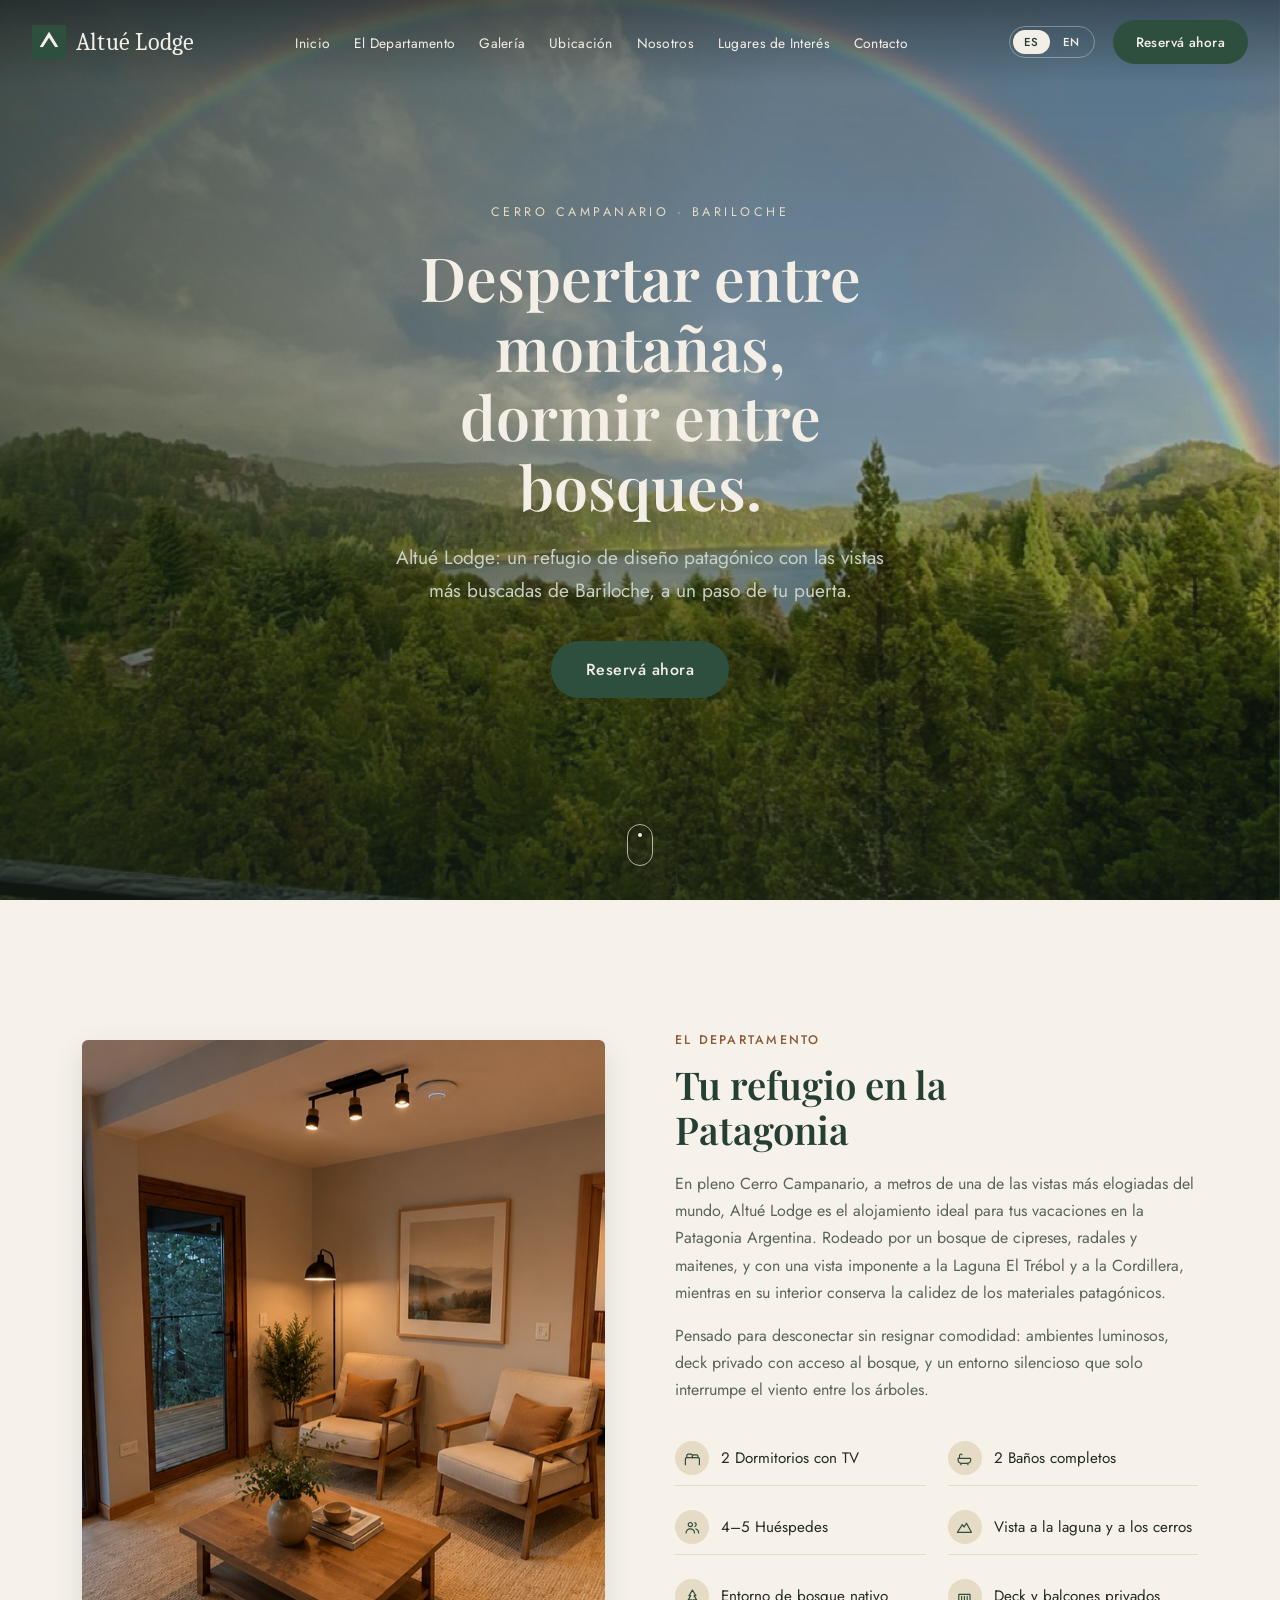
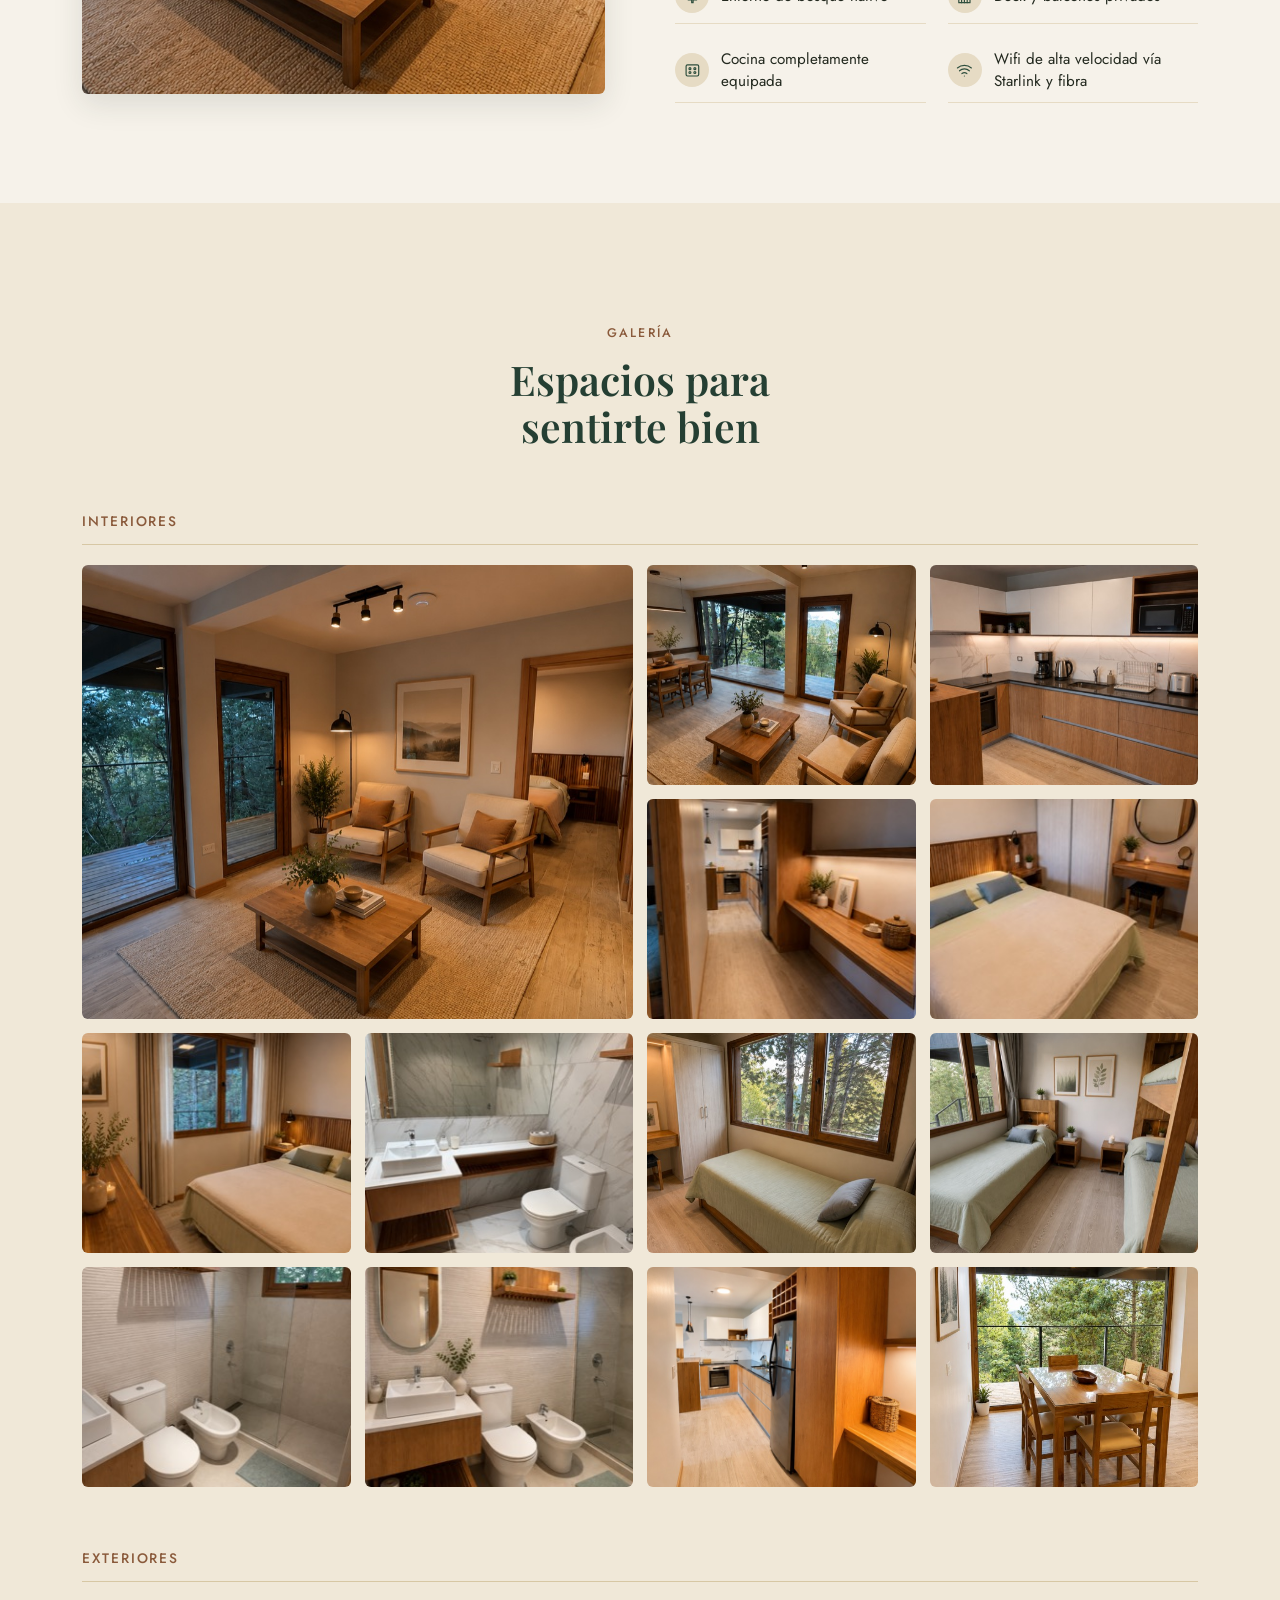
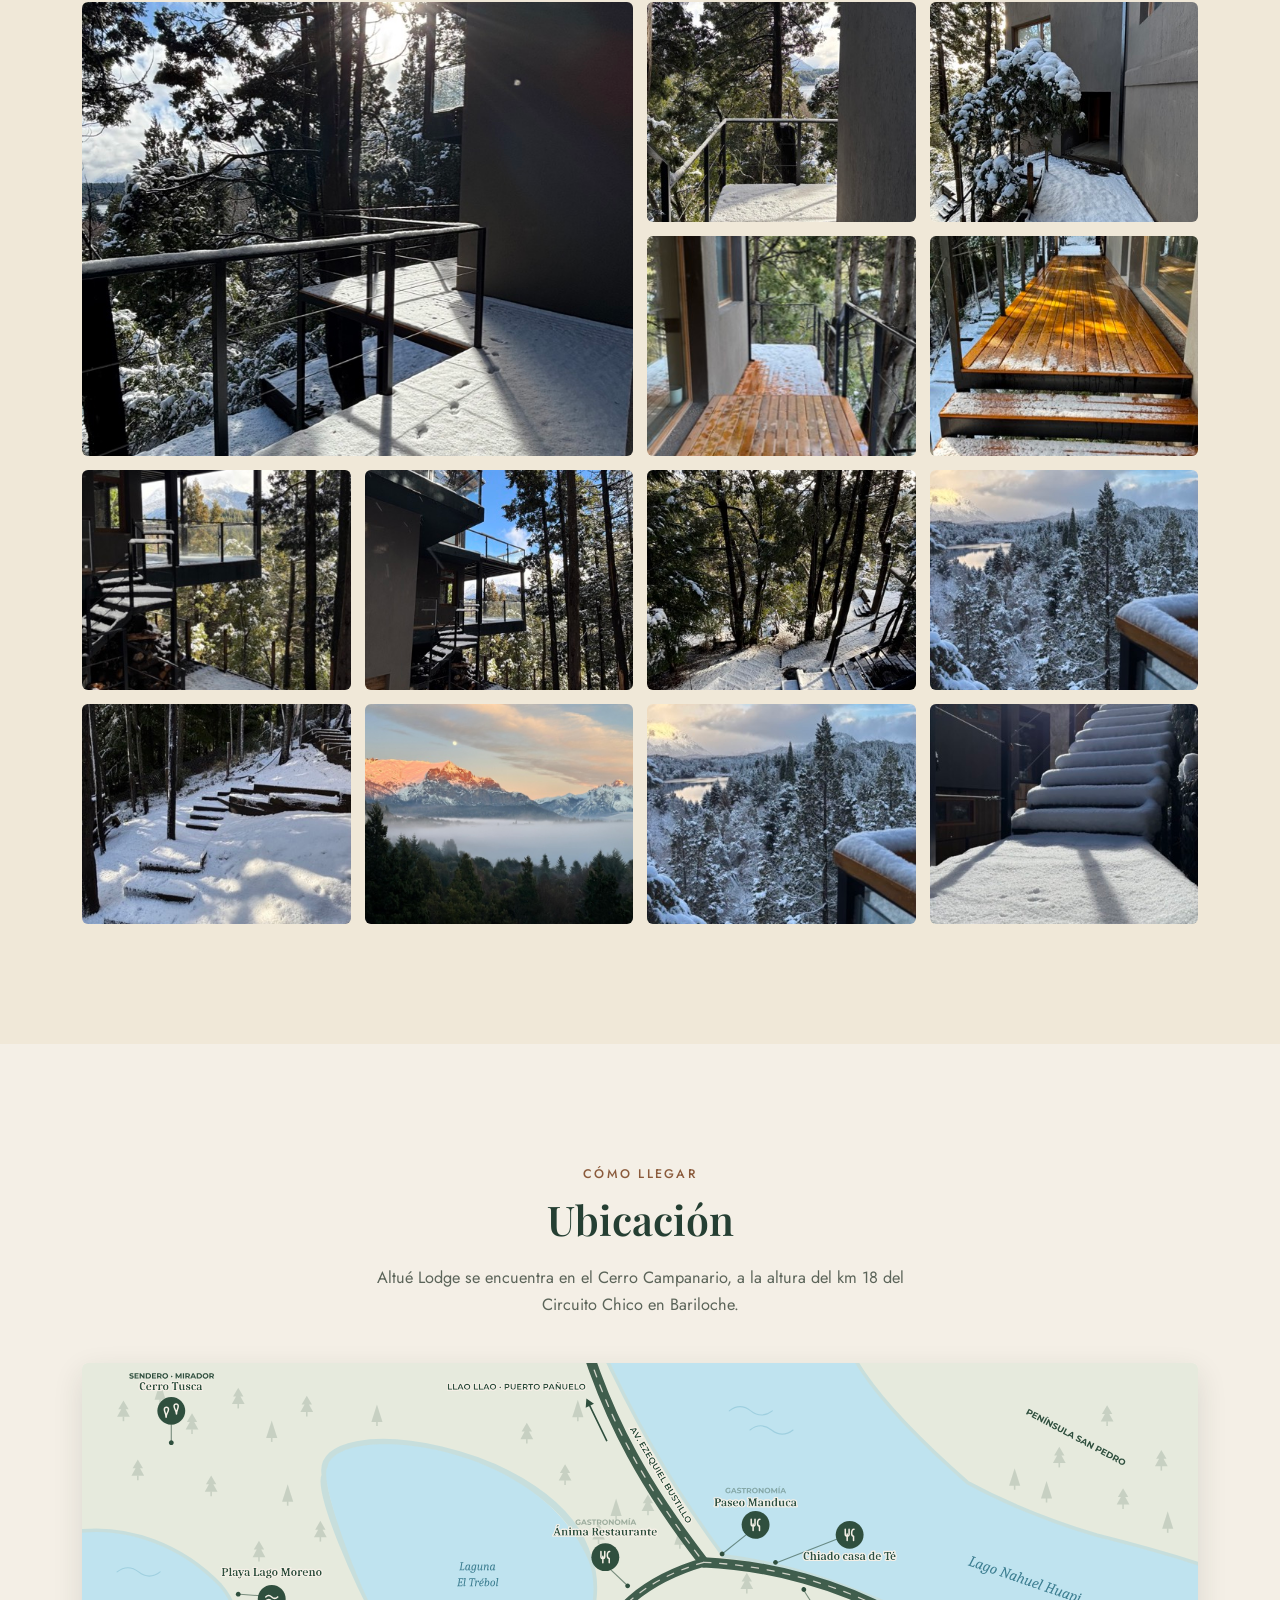
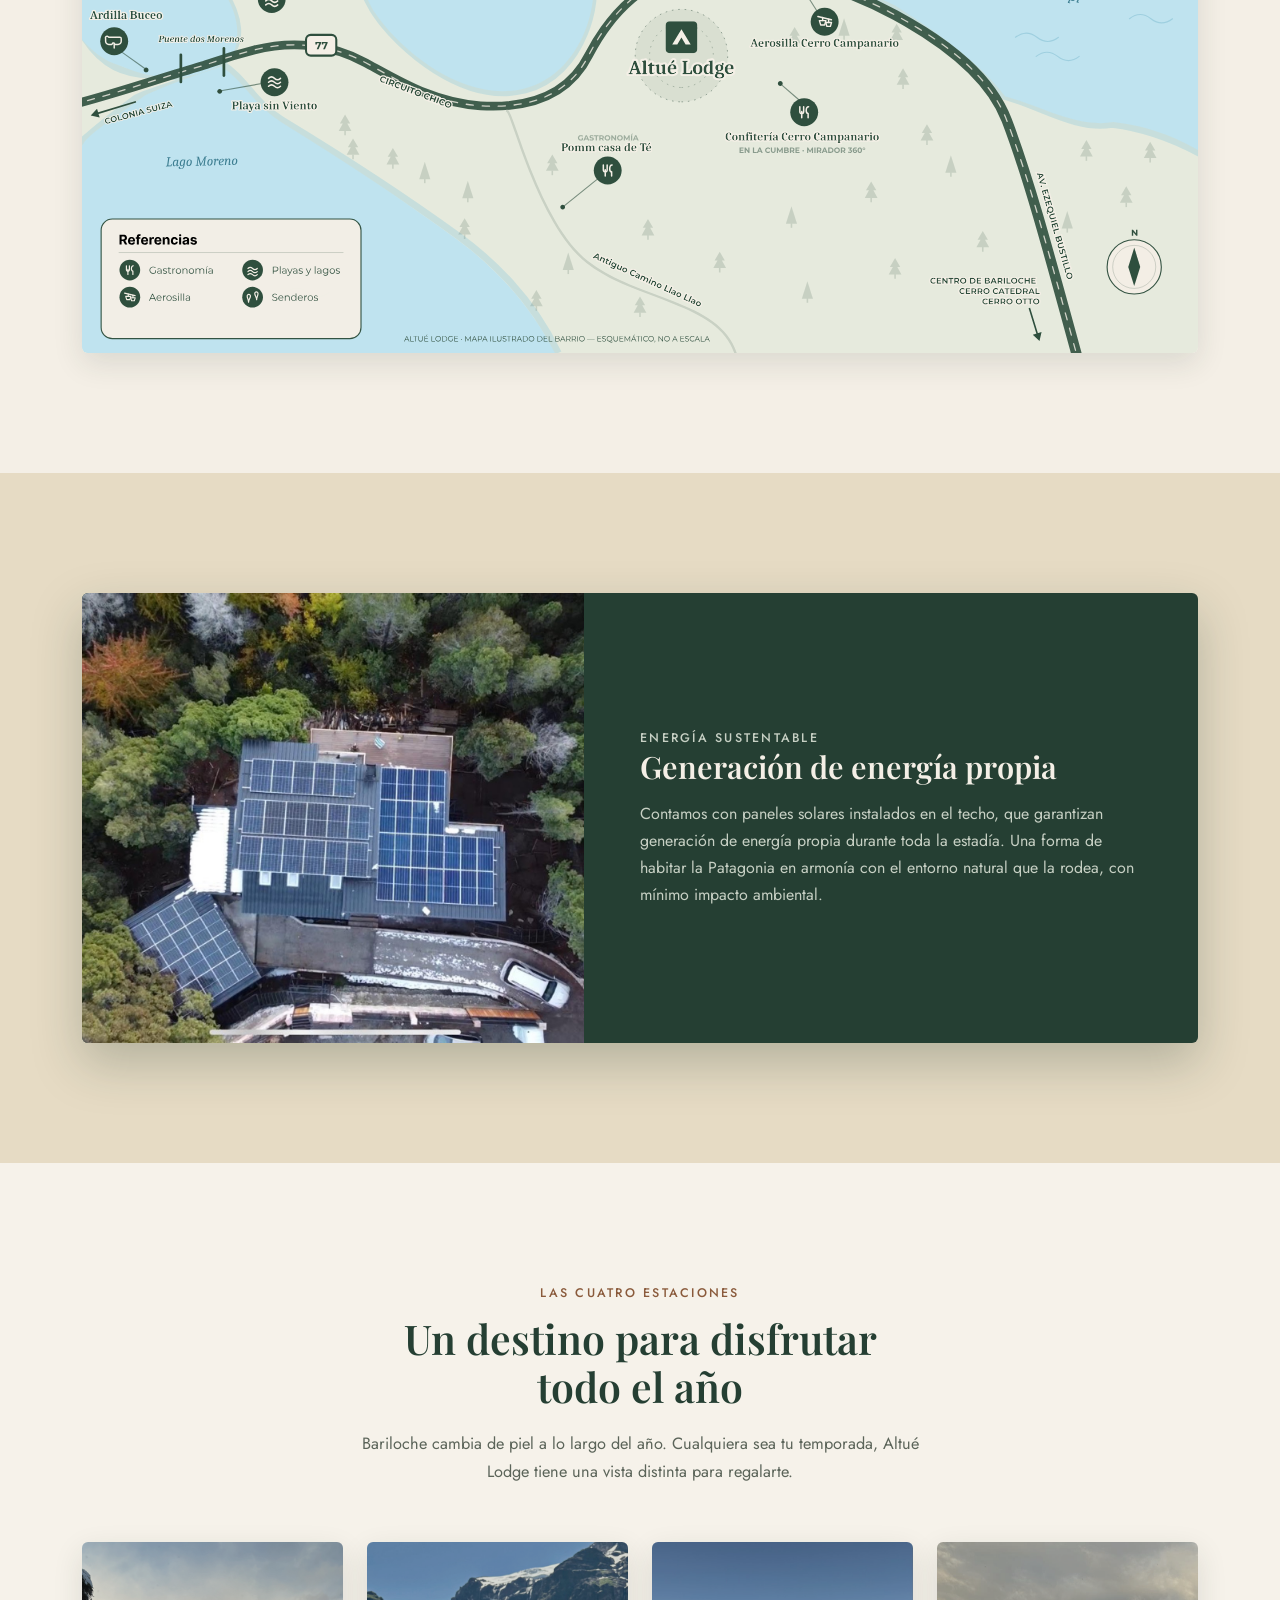
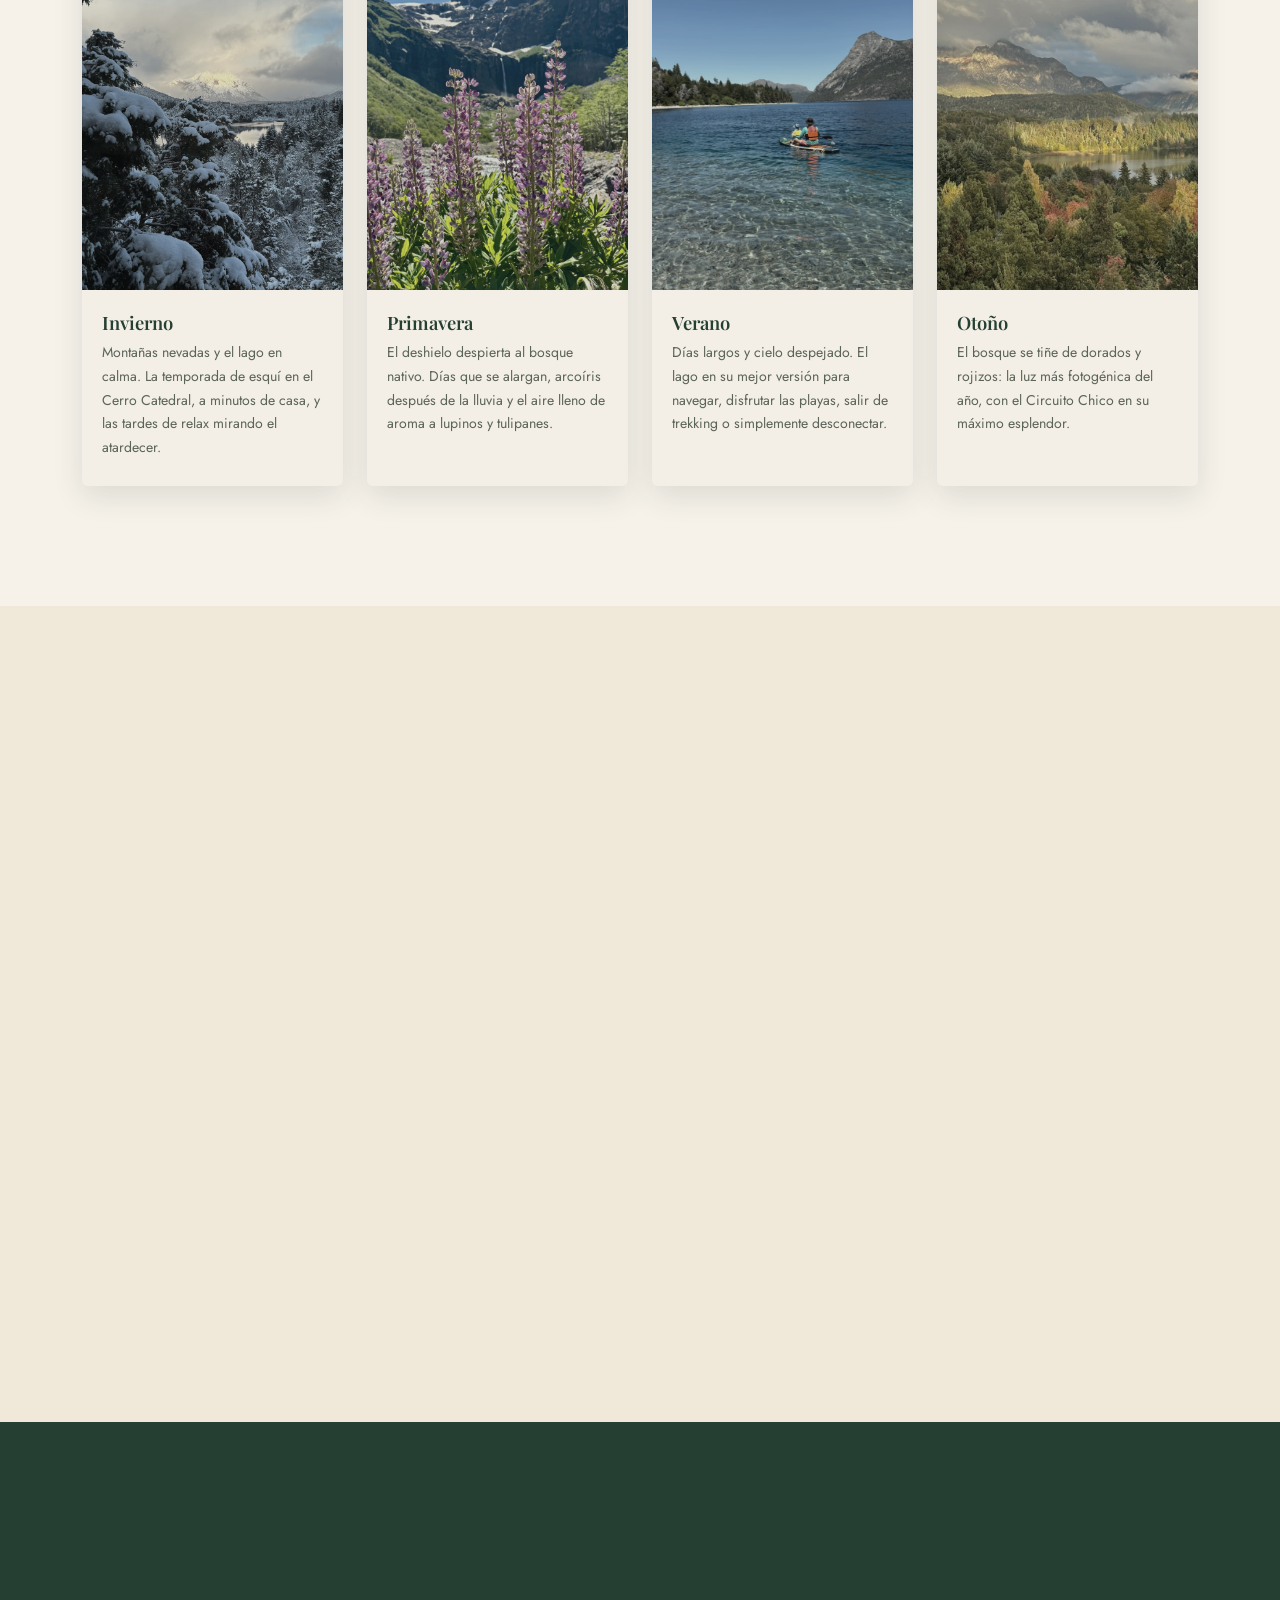
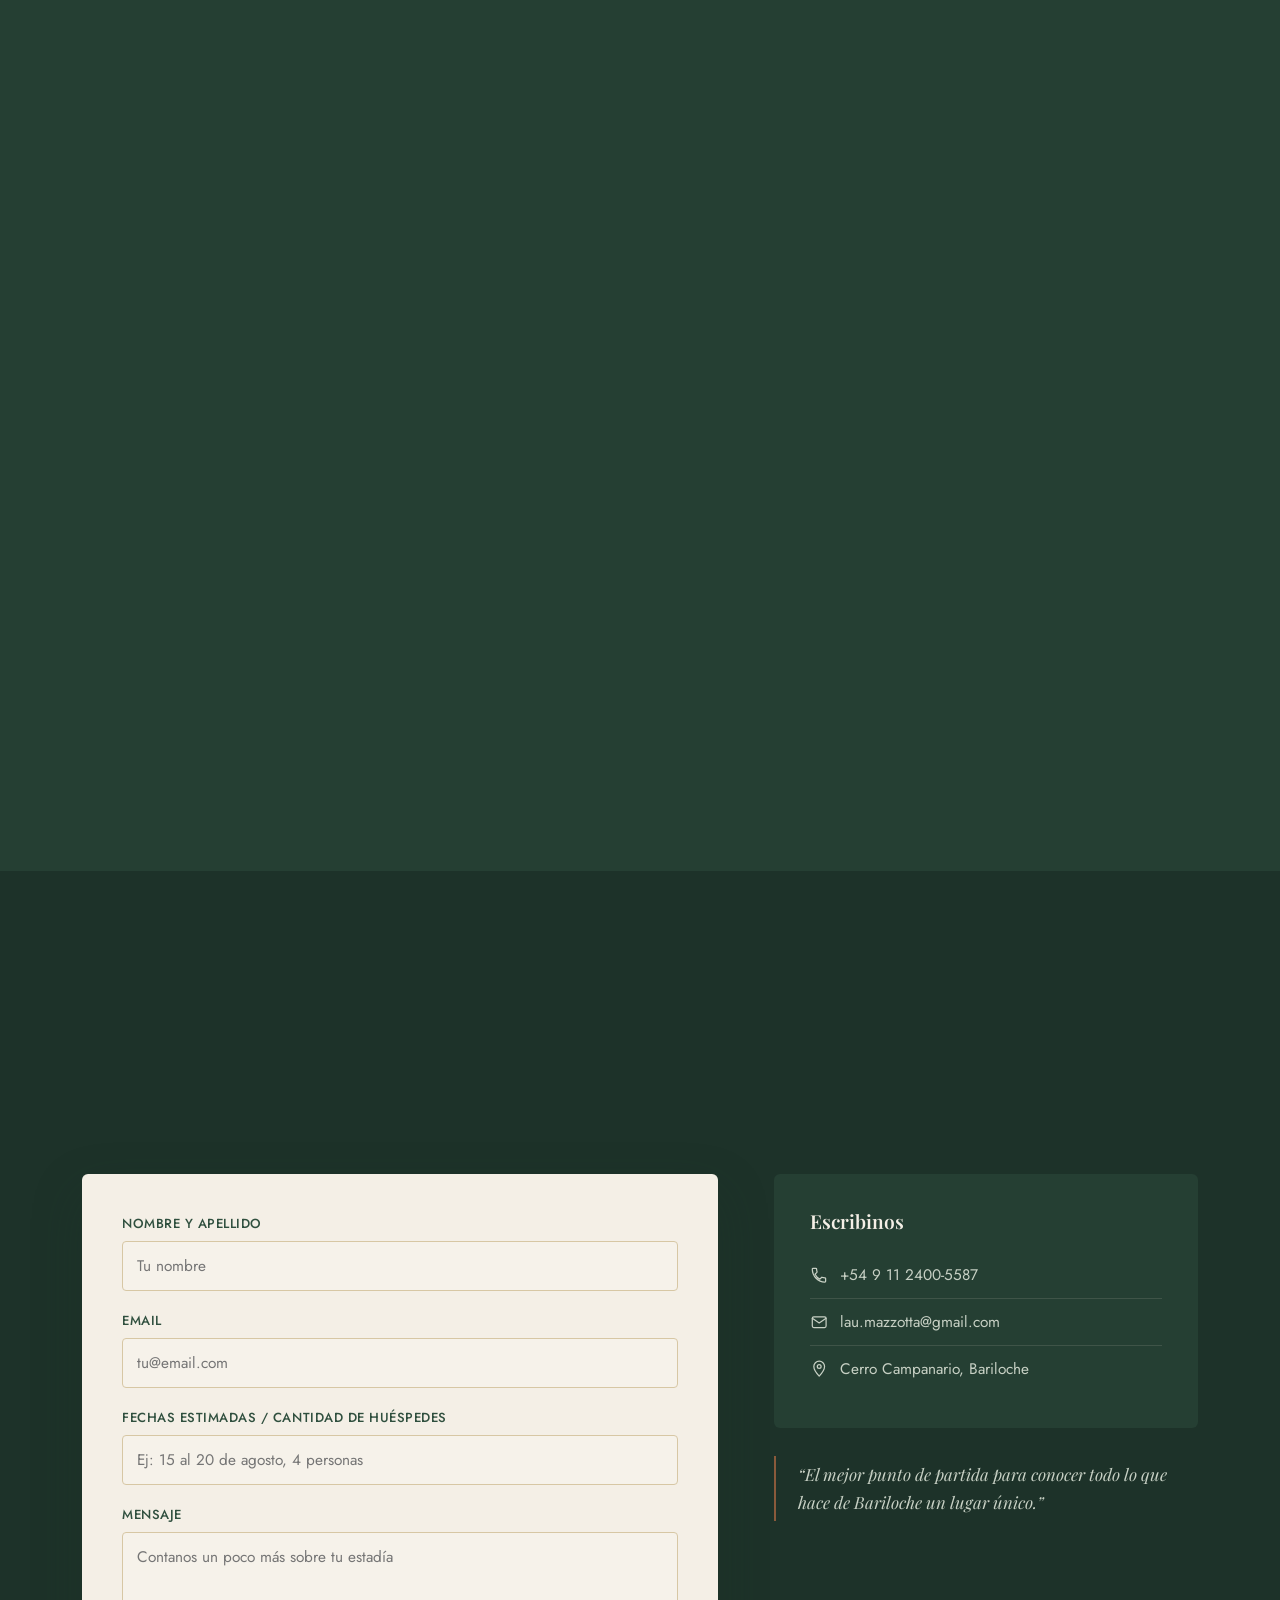
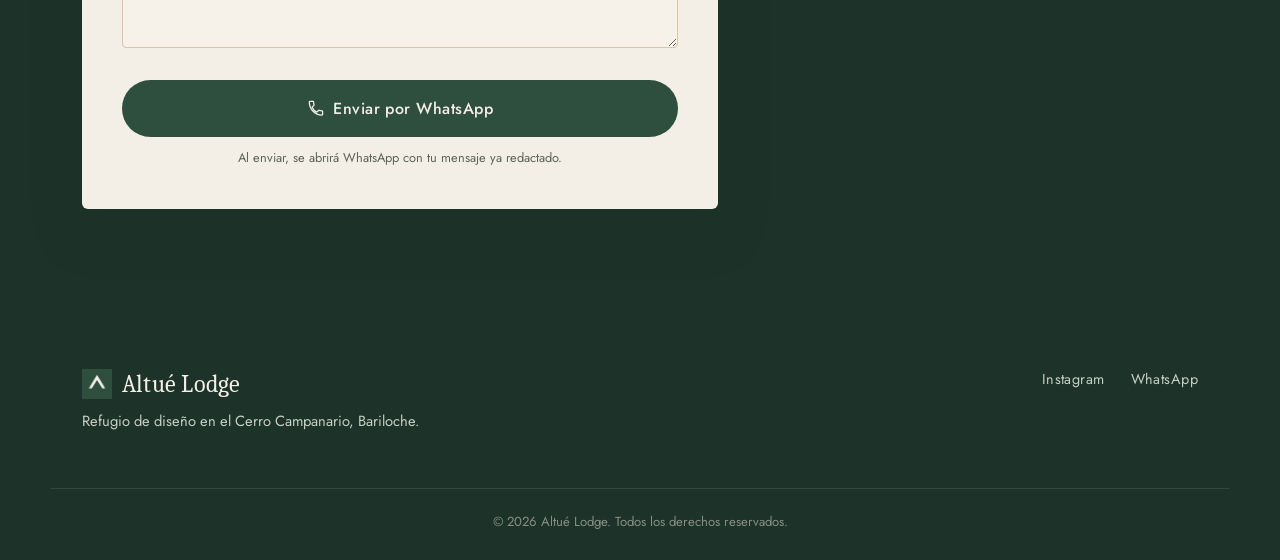
==== commit 4eb498a8: "Google analytics" ====
--- a/index.html
+++ b/index.html
@@ -1,6 +1,12 @@
 <!DOCTYPE html>
 <html lang="es">
 <head>
+  <script async src="https://www.googletagmanager.com/gtm.js?id=GTM-TVH9QNQW"></script>
+<script>
+  window.dataLayer = window.dataLayer || [];
+  function gtag(){dataLayer.push(arguments);}
+  gtag('js', new Date());
+</script>
 <meta charset="UTF-8">
 <meta name="viewport" content="width=device-width, initial-scale=1.0">
 <title data-i18n="meta.title">Altué Lodge | Departamento en alquiler — Cerro Campanario, Bariloche</title>
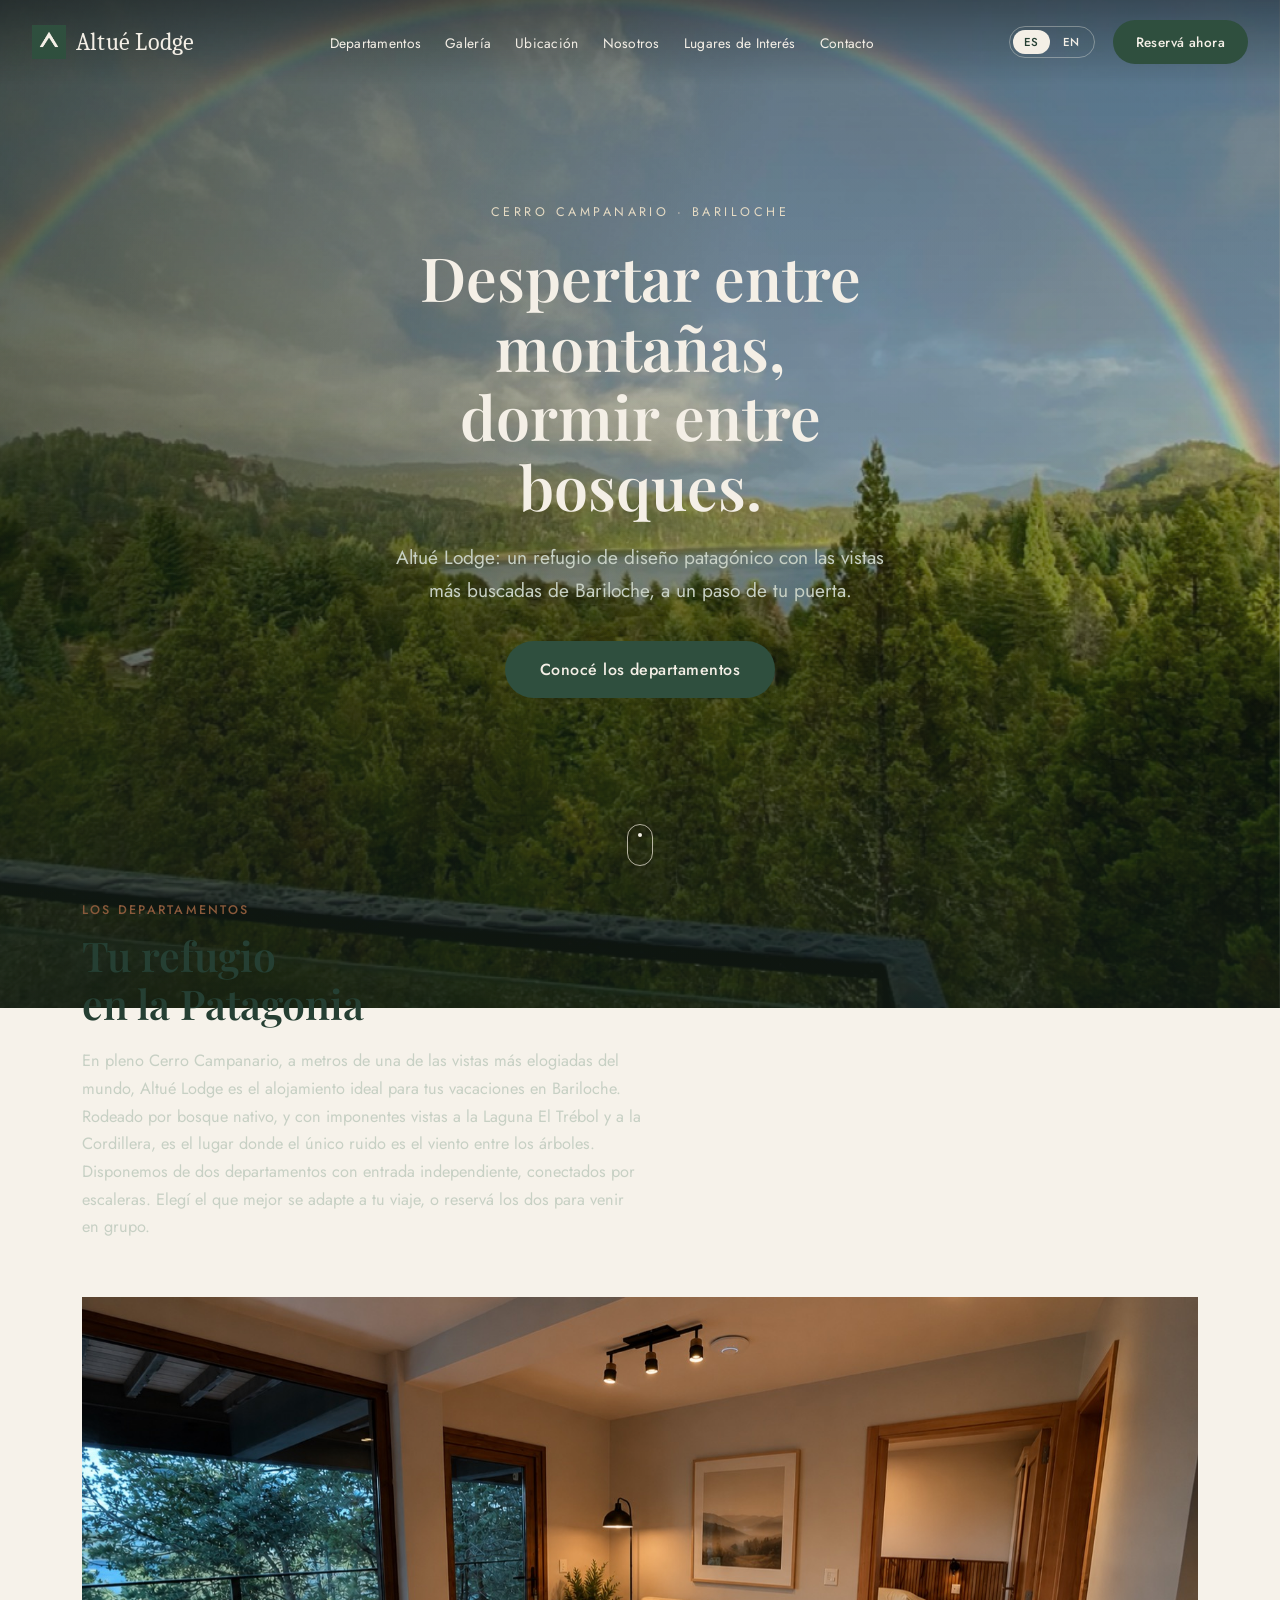
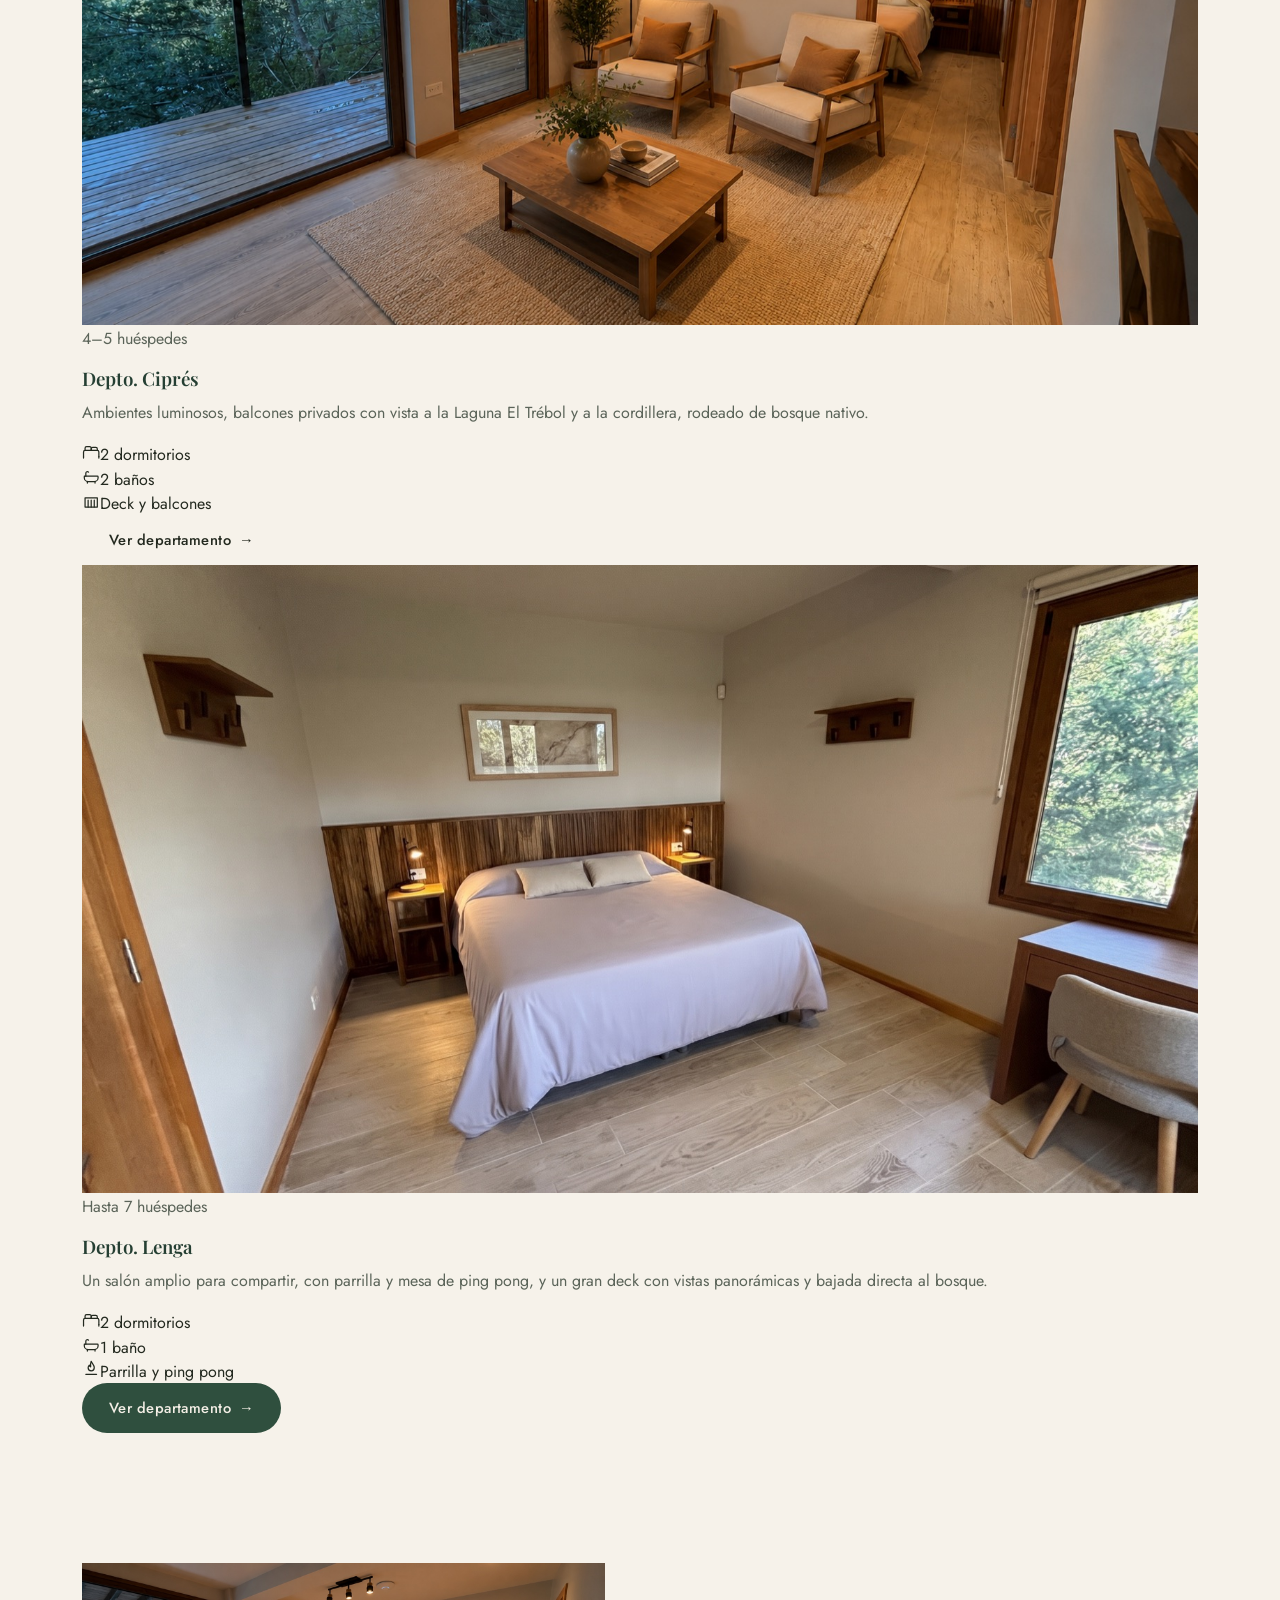
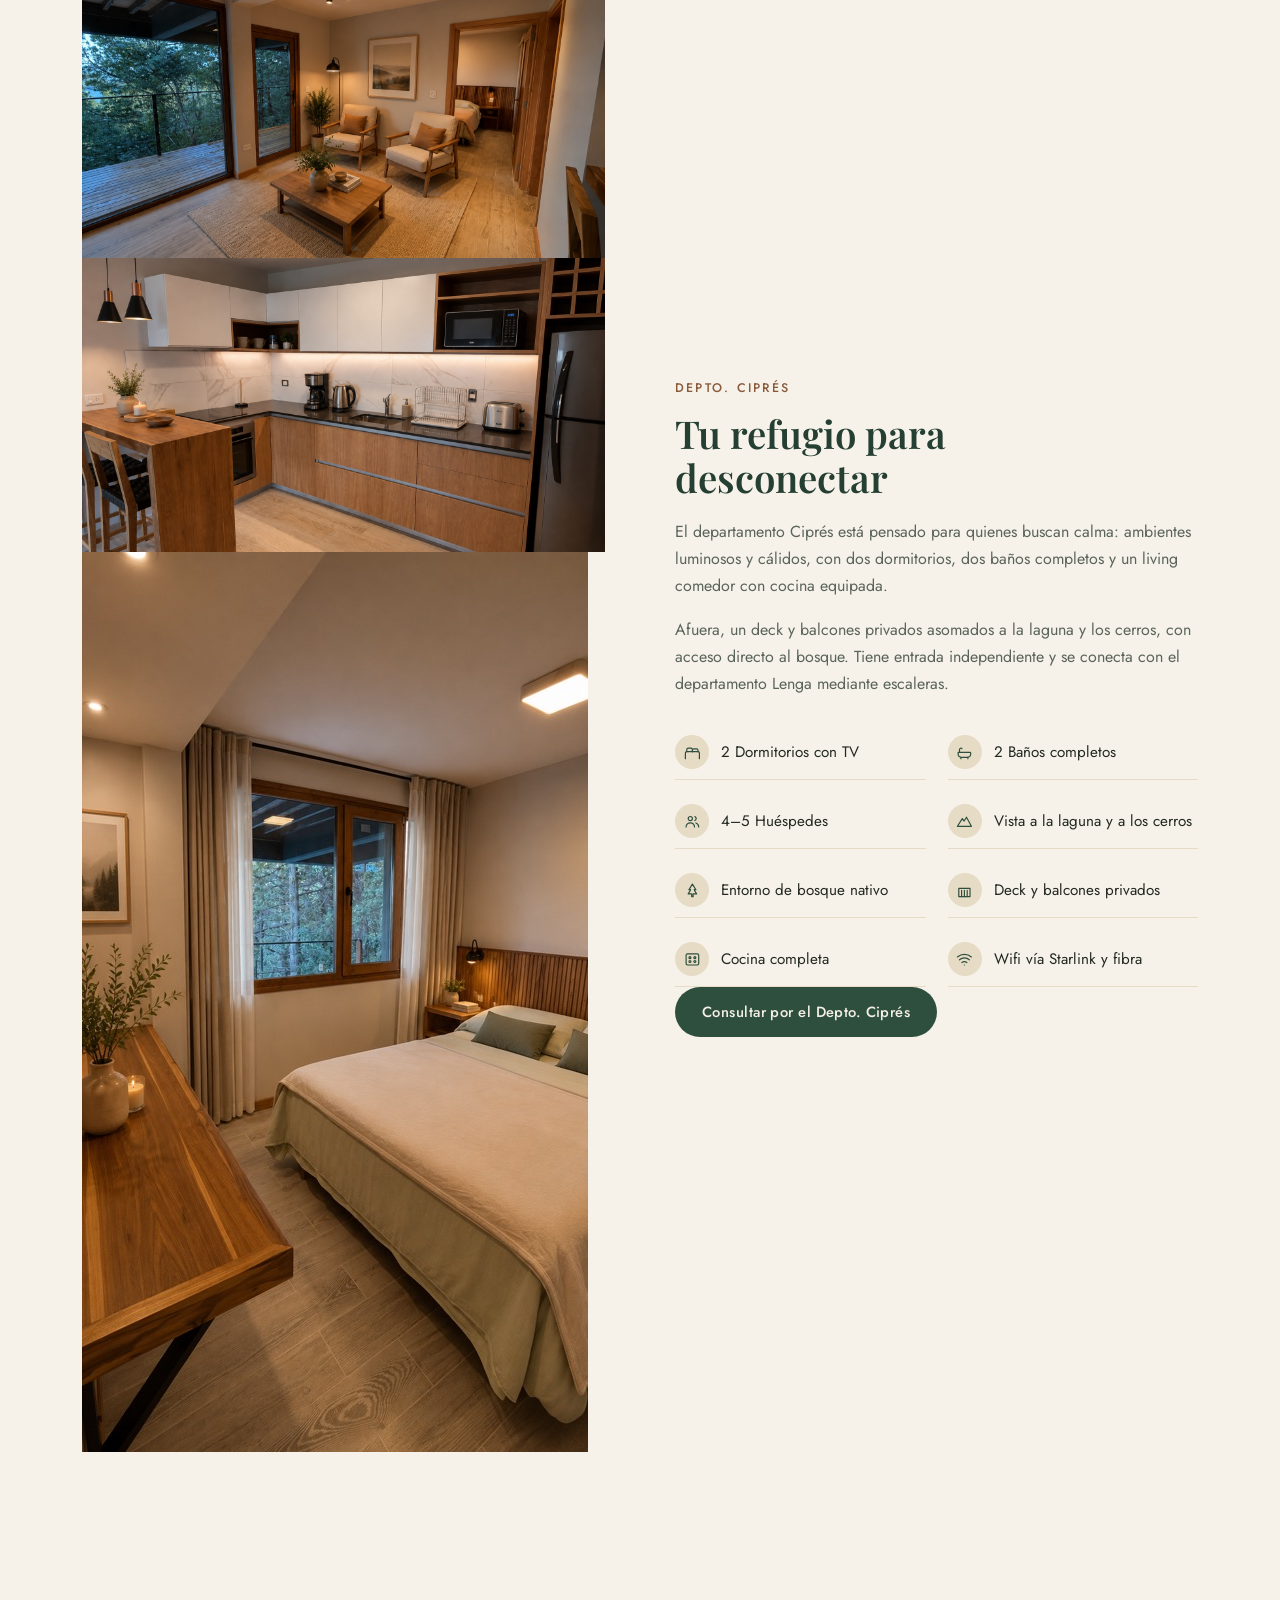
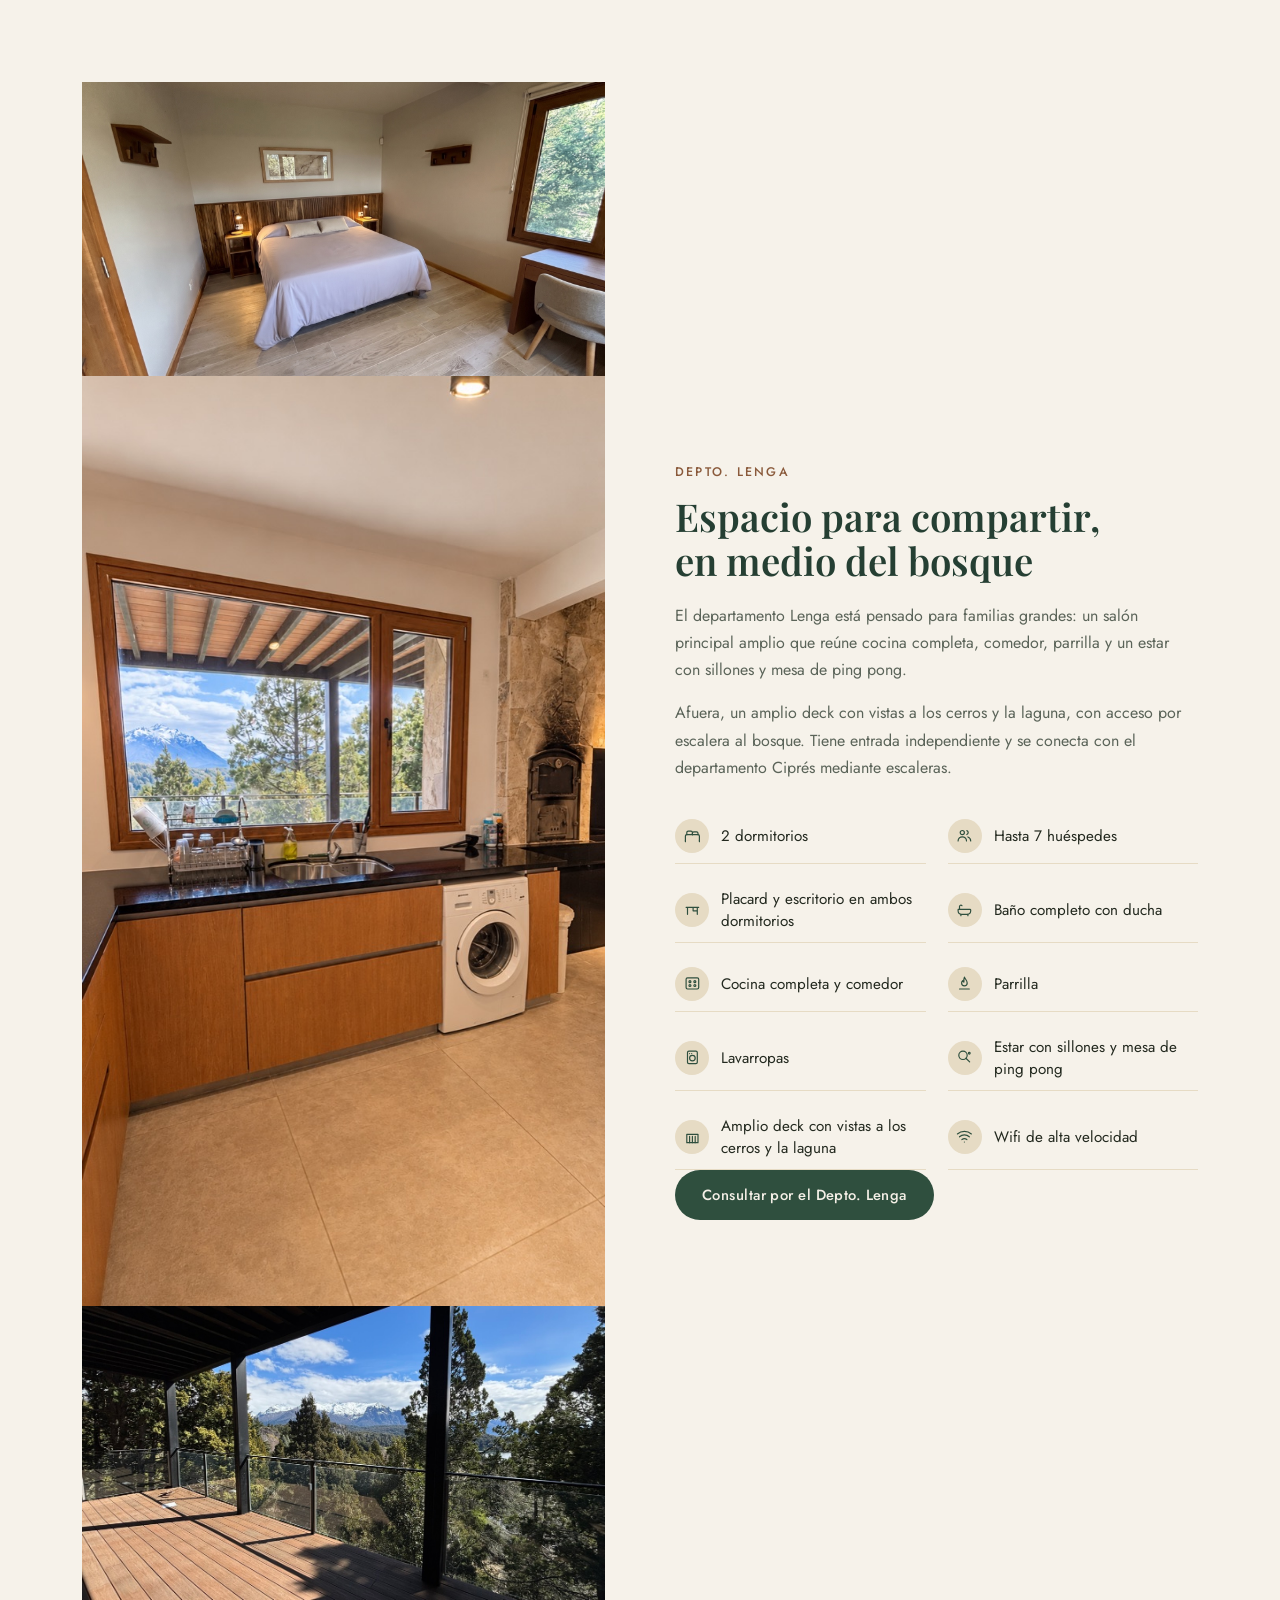
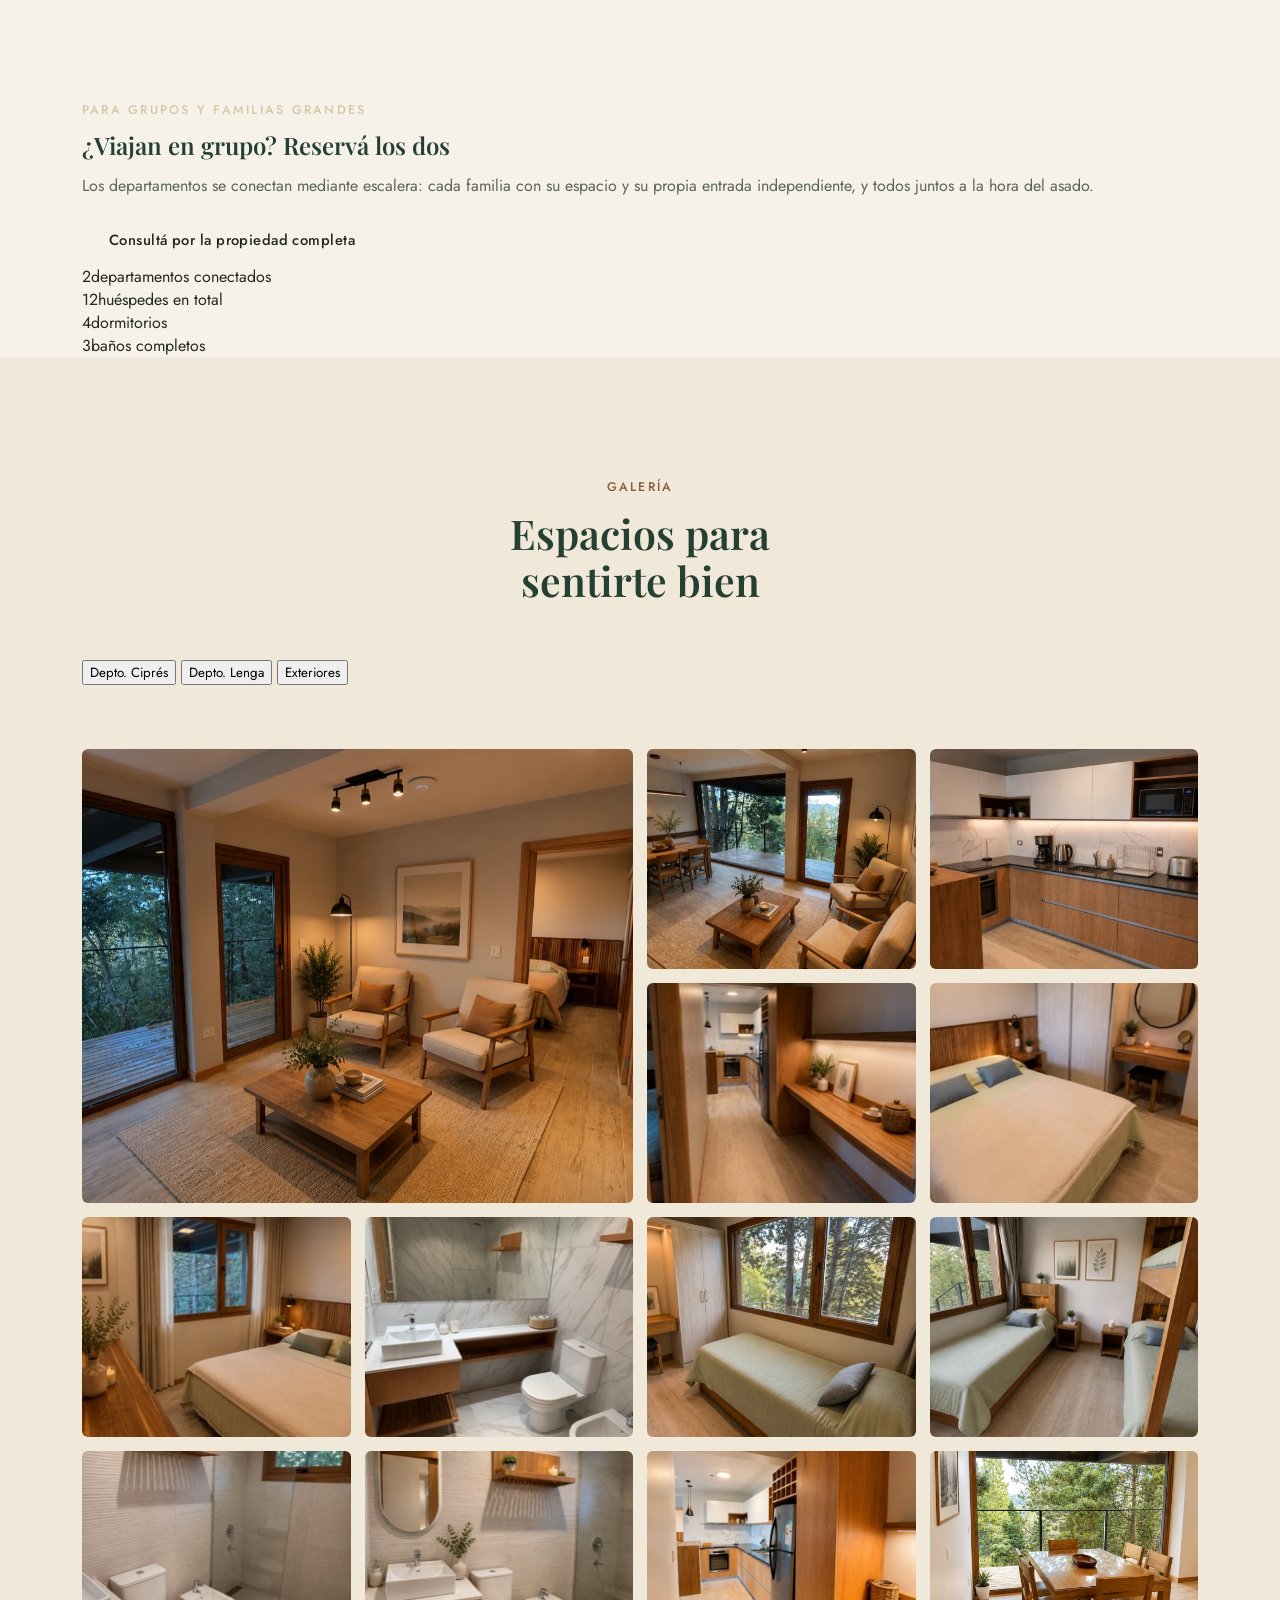
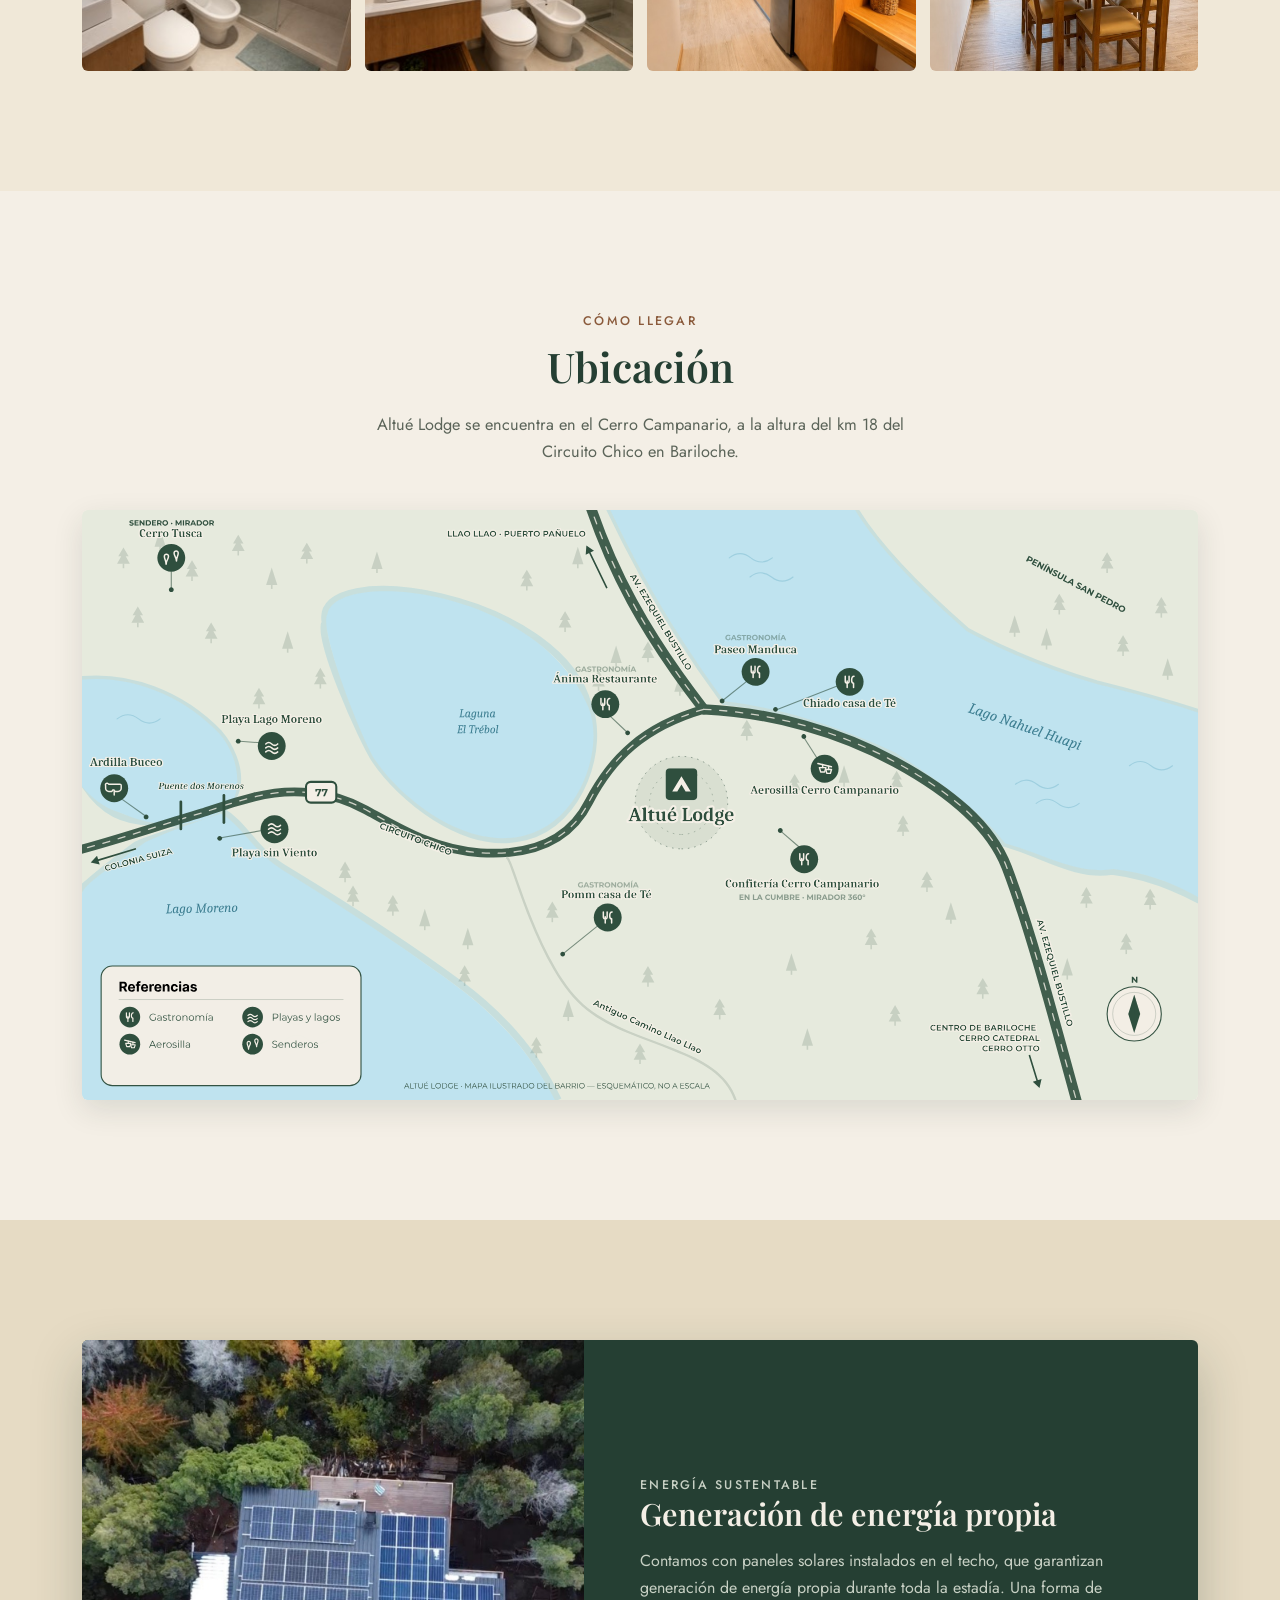
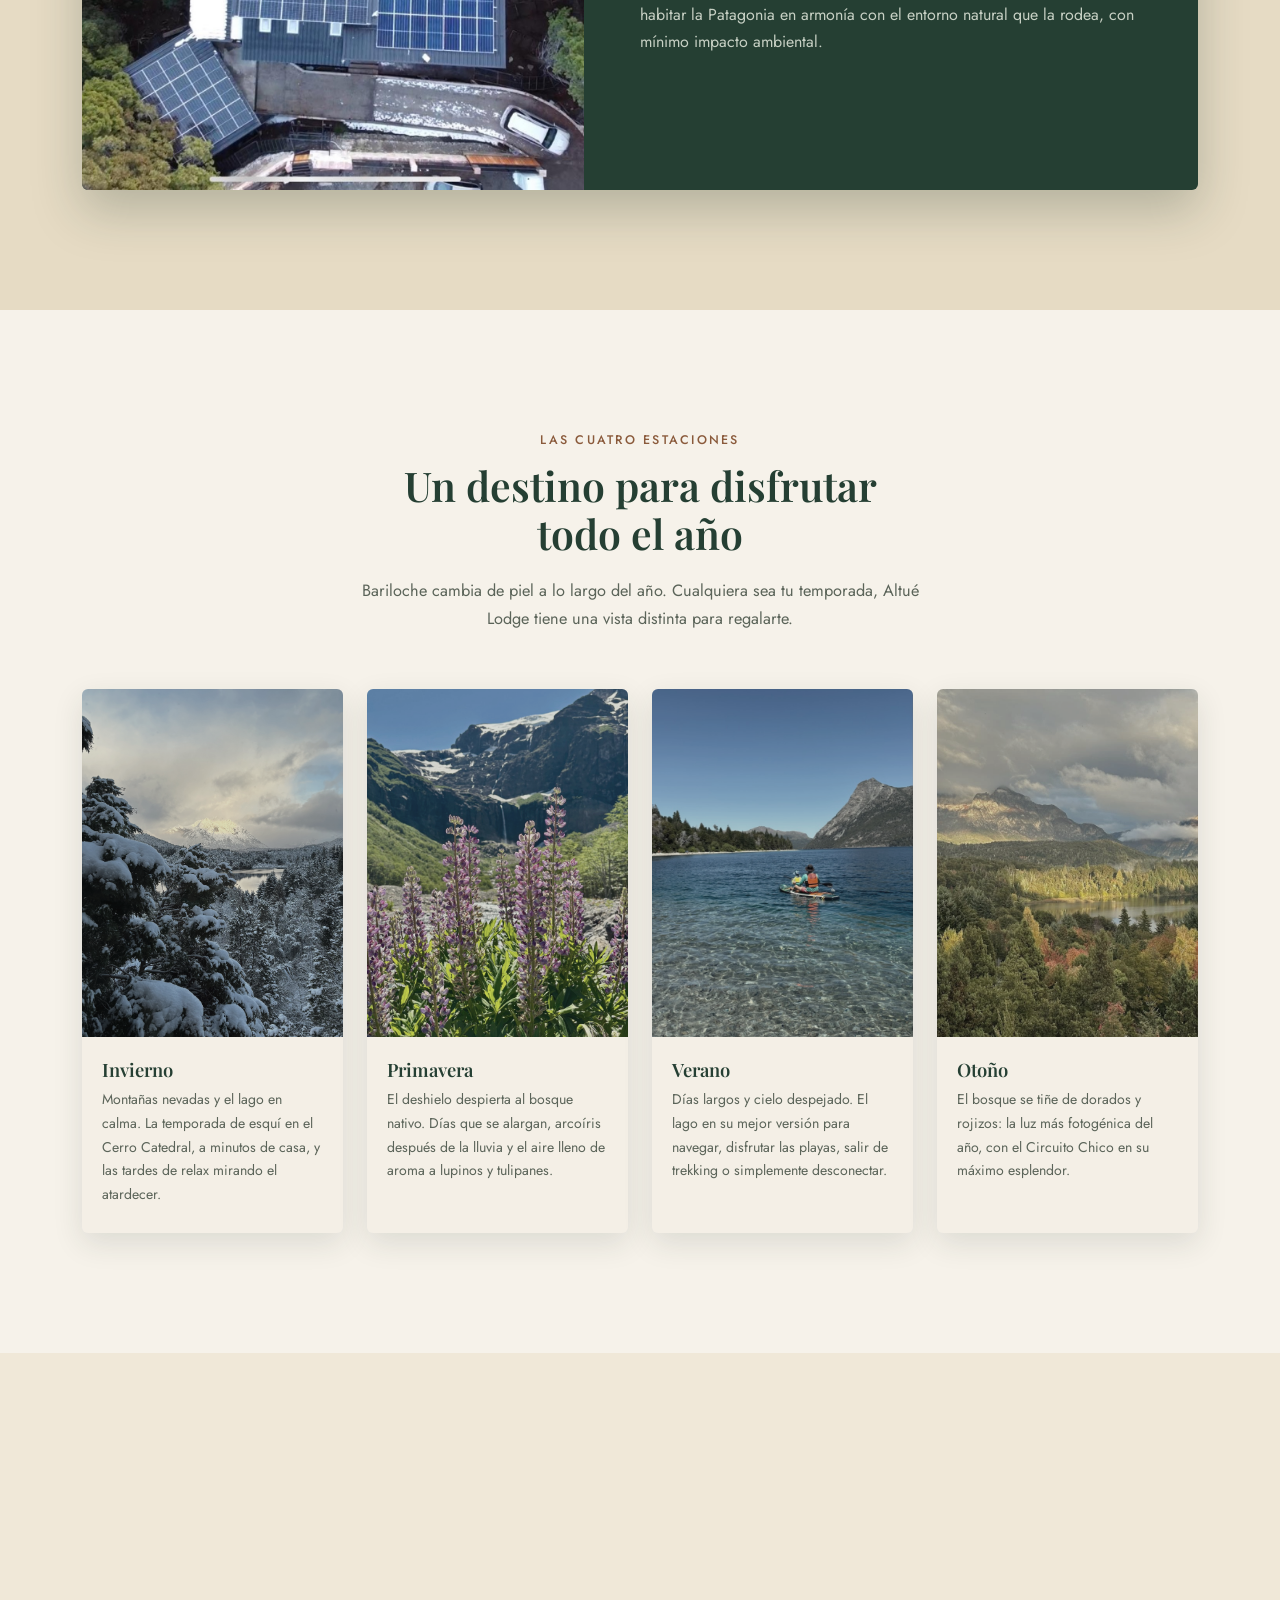
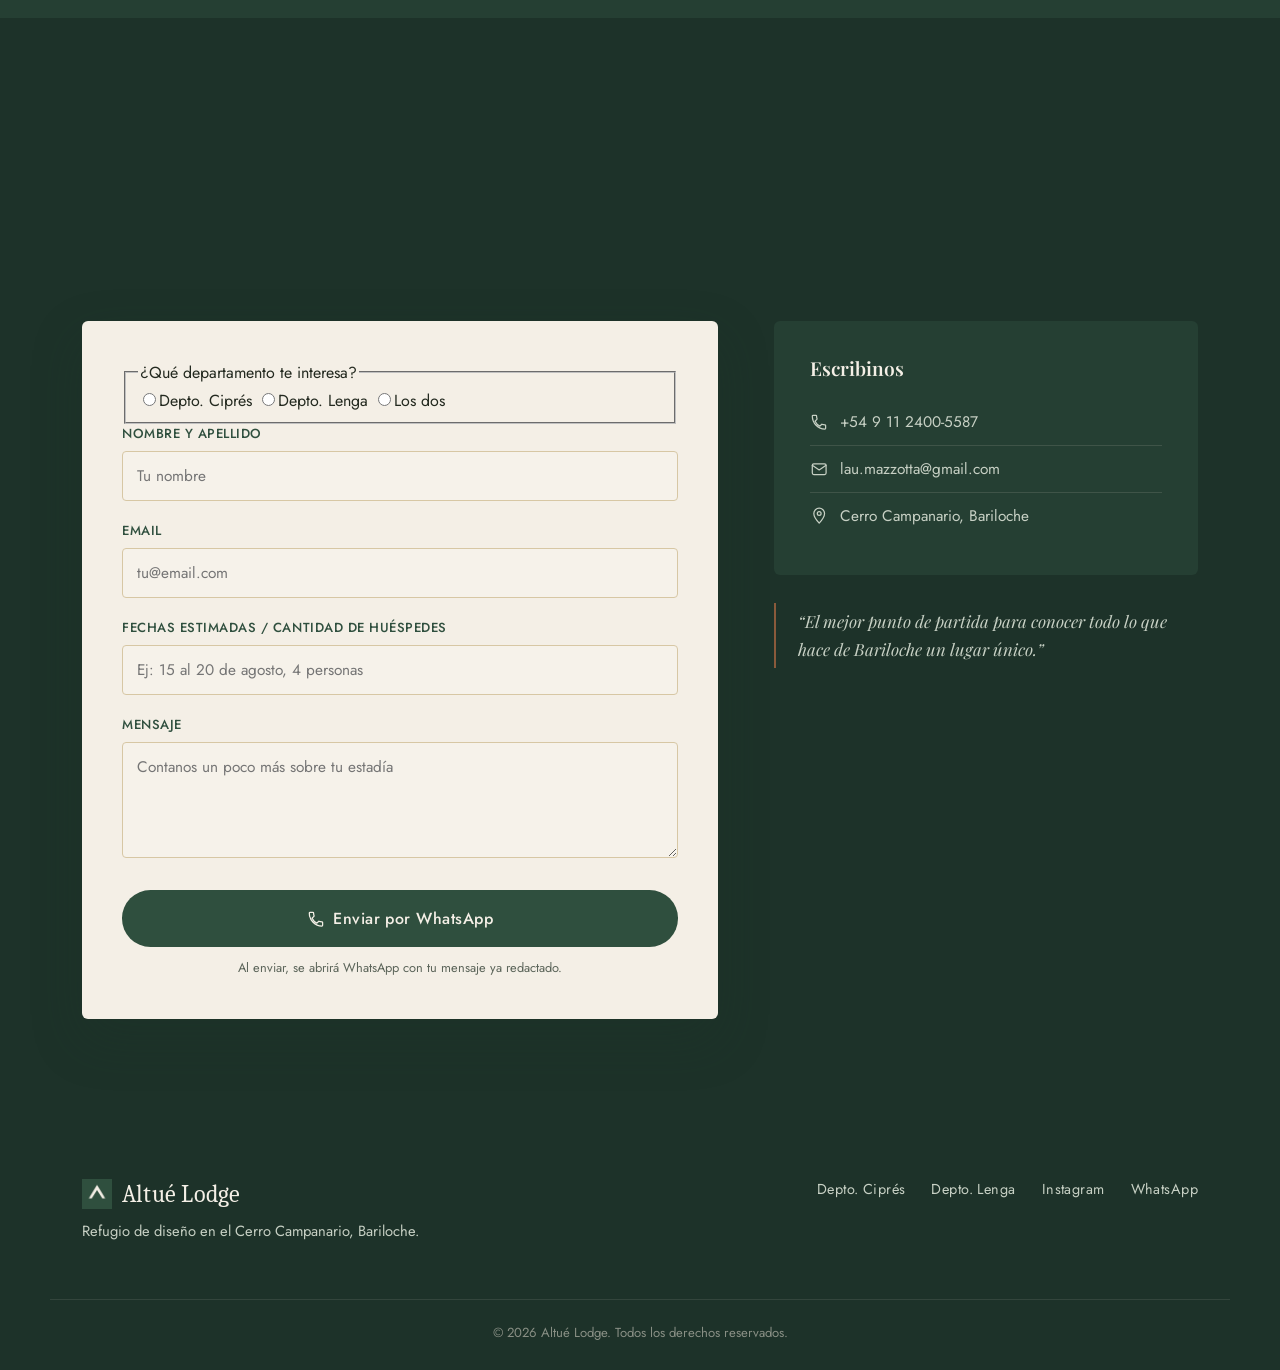
==== commit e2645330: "Estructura HTML para dos departamentos (Ciprés y Lenga) - Nav: sin Inicio, 'Departamentos' -> #depar" ====
--- a/index.html
+++ b/index.html
@@ -9,8 +9,8 @@
 </script>
 <meta charset="UTF-8">
 <meta name="viewport" content="width=device-width, initial-scale=1.0">
-<title data-i18n="meta.title">Altué Lodge | Departamento en alquiler — Cerro Campanario, Bariloche</title>
-<meta name="description" data-i18n-attr-content="meta.description" content="Altué Lodge: departamento de diseño en el Cerro Campanario, Bariloche. Vistas al lago Nahuel Huapi y al bosque patagónico, con energía solar propia. Reservá tu estadía.">
+<title data-i18n="meta.title">Altué Lodge | Departamentos en alquiler — Cerro Campanario, Bariloche</title>
+<meta name="description" data-i18n-attr-content="meta.description" content="Altué Lodge: dos departamentos de diseño en el Cerro Campanario, Bariloche. Vistas al lago Nahuel Huapi y al bosque patagónico, con energía solar propia. Reservá tu estadía.">
 <link rel="icon" type="image/png" href="img/icons/favicon.png">
 <link rel="preconnect" href="https://fonts.googleapis.com">
 <link rel="preconnect" href="https://fonts.gstatic.com" crossorigin>
@@ -42,6 +42,10 @@
     <symbol id="icon-pin" viewBox="0 0 24 24"><path d="M12 21s7-7.4 7-12.5A7 7 0 0 0 5 8.5C5 13.6 12 21 12 21Z"/><circle cx="12" cy="8.5" r="2.5"/></symbol>
     <symbol id="icon-kitchen" viewBox="0 0 24 24"><rect x="3" y="4" width="18" height="16" rx="2"/><circle cx="8.5" cy="9.5" r="1.4"/><circle cx="15.5" cy="9.5" r="1.4"/><circle cx="8.5" cy="15" r="1.4"/><circle cx="15.5" cy="15" r="1.4"/></symbol>
     <symbol id="icon-wifi" viewBox="0 0 24 24"><path d="M2 8.5a15.3 15.3 0 0 1 20 0"/><path d="M5 12.5a10.5 10.5 0 0 1 14 0"/><path d="M8.5 16.5a6 6 0 0 1 7 0"/><path d="M12 20h.01"/></symbol>
+    <symbol id="icon-desk" viewBox="0 0 24 24"><path d="M3 9h18M5 9v10M19 9v10M13 9v5h6"/></symbol>
+    <symbol id="icon-grill" viewBox="0 0 24 24"><path d="M12 3c1 3 4 4.5 4 8.5a4 4 0 0 1-8 0c0-1.5.6-2.6 1.5-3.5.3 1.3 1 2 1.8 2.2C11 8 11 5.5 12 3Z"/><path d="M5 20h14"/></symbol>
+    <symbol id="icon-washer" viewBox="0 0 24 24"><rect x="5" y="3" width="14" height="18" rx="2"/><circle cx="12" cy="13" r="4"/><path d="M8 6.5h.01M11 6.5h.01"/></symbol>
+    <symbol id="icon-pingpong" viewBox="0 0 24 24"><circle cx="10" cy="9" r="6"/><path d="m14.2 13.2 5.3 5.3"/><circle cx="19" cy="6" r="1.2"/></symbol>
   </defs>
 </svg>
 
@@ -56,8 +60,7 @@
 
     <nav class="main-nav" id="mainNav">
       <ul>
-        <li><a href="#inicio" class="nav-link" data-i18n="nav.inicio">Inicio</a></li>
-        <li><a href="#departamento" class="nav-link" data-i18n="nav.departamento">El Departamento</a></li>
+        <li><a href="#departamentos" class="nav-link" data-i18n="nav.departamentos">Departamentos</a></li>
         <li><a href="#galeria" class="nav-link" data-i18n="nav.galeria">Galería</a></li>
         <li><a href="#ubicacion" class="nav-link" data-i18n="nav.ubicacion">Ubicación</a></li>
         <!-- <li><a href="#estaciones" class="nav-link">Estaciones</a></li> -->
@@ -94,40 +97,140 @@
     <div class="hero-content reveal">
       <p class="hero-eyebrow">Cerro Campanario · Bariloche</p>
       <h1 class="hero-title" data-i18n-html="hero.title">Despertar entre montañas,<br>dormir entre bosques.</h1>
-      <p class="hero-subtitle" data-i18n="hero.subtitle">Altué Lodge: un refugio de diseño patagónico con las vistas más buscadas de Bariloche, a un paso de tu puerta.</p>
-      <a href="#contacto" class="btn btn-primary btn-lg" data-i18n="cta.reserve">Reservá ahora</a>
-    </div>
-    <a href="#departamento" class="scroll-cue" aria-label="Desplazarse hacia abajo" data-i18n-attr-aria-label="hero.scrollAria">
+      <p class="hero-subtitle" data-i18n="hero.subtitle">Altué Lodge: departamentos de diseño patagónico con las vistas más buscadas de Bariloche, a un paso de tu puerta.</p>
+      <a href="#departamentos" class="btn btn-primary btn-lg" data-i18n="hero.cta">Conocé los departamentos</a>
+    </div>
+    <a href="#departamentos" class="scroll-cue" aria-label="Desplazarse hacia abajo" data-i18n-attr-aria-label="hero.scrollAria">
       <span></span>
     </a>
   </section>
 
-  <!-- ABOUT -->
-  <section id="departamento" class="about">
+  <!-- LOS DEPARTAMENTOS -->
+  <section id="departamentos" class="apartments">
+    <div class="section-inner">
+      <div class="section-heading reveal">
+        <p class="eyebrow" data-i18n="apts.eyebrow">Los Departamentos</p>
+        <h2 data-i18n-html="apts.title">Tu refugio<br>en la Patagonia</h2>
+        <p class="section-lead" data-i18n="apts.lead">En pleno Cerro Campanario, a metros de una de las vistas más elogiadas del mundo, Altué Lodge es el alojamiento ideal para tus vacaciones en Bariloche. Rodeado por bosque nativo, y con imponentes vistas a la Laguna El Trébol y a la Cordillera, es el lugar donde el único ruido es el viento entre los árboles. Disponemos de dos departamentos con entrada independiente, conectados por escaleras. Elegí el que mejor se adapte a tu viaje, o reservá los dos para venir en grupo.</p>
+      </div>
+
+      <div class="apts-grid">
+        <article class="apt-card reveal">
+          <div class="apt-card-image">
+            <img src="img/interior-estar.jpg" alt="Sala de estar del Depto. Ciprés, con sillones y balcón privado" data-i18n-attr-alt="apts.cipresImgAlt" loading="lazy">
+          </div>
+          <div class="apt-card-body">
+            <p class="apt-card-meta" data-i18n="apts.cipresCapacity">4–5 huéspedes</p>
+            <h3 data-i18n="apts.cipresName">Depto. Ciprés</h3>
+            <p data-i18n="apts.cipresText">Ambientes luminosos, balcones privados con vista a la Laguna El Trébol y a la cordillera, rodeado de bosque nativo.</p>
+            <ul class="apt-card-features">
+              <li><svg class="icon-line" aria-hidden="true"><use href="#icon-bed"></use></svg><span data-i18n="apts.cipresF1">2 dormitorios</span></li>
+              <li><svg class="icon-line" aria-hidden="true"><use href="#icon-bath"></use></svg><span data-i18n="apts.cipresF2">2 baños</span></li>
+              <li><svg class="icon-line" aria-hidden="true"><use href="#icon-deck"></use></svg><span data-i18n="apts.cipresF3">Deck y balcones</span></li>
+            </ul>
+            <a href="#depto-cipres" class="btn btn-outline apt-card-btn"><span data-i18n="apts.cta">Ver departamento</span> <span aria-hidden="true">→</span></a>
+          </div>
+        </article>
+
+        <article class="apt-card reveal">
+          <div class="apt-card-image">
+            <img src="img/lenga-dorm-matrimonial.jpg" alt="Dormitorio matrimonial del Depto. Lenga, con respaldo de madera y escritorio junto a la ventana" data-i18n-attr-alt="apts.lengaImgAlt" loading="lazy">
+          </div>
+          <div class="apt-card-body">
+            <p class="apt-card-meta" data-i18n="apts.lengaCapacity">Hasta 7 huéspedes</p>
+            <h3 data-i18n="apts.lengaName">Depto. Lenga</h3>
+            <p data-i18n="apts.lengaText">Un salón amplio para compartir, con parrilla y mesa de ping pong, y un gran deck con vistas panorámicas y bajada directa al bosque.</p>
+            <ul class="apt-card-features">
+              <li><svg class="icon-line" aria-hidden="true"><use href="#icon-bed"></use></svg><span data-i18n="apts.lengaF1">2 dormitorios</span></li>
+              <li><svg class="icon-line" aria-hidden="true"><use href="#icon-bath"></use></svg><span data-i18n="apts.lengaF2">1 baño</span></li>
+              <li><svg class="icon-line" aria-hidden="true"><use href="#icon-grill"></use></svg><span data-i18n="apts.lengaF3">Parrilla y ping pong</span></li>
+            </ul>
+            <a href="#depto-lenga" class="btn btn-primary apt-card-btn"><span data-i18n="apts.cta">Ver departamento</span> <span aria-hidden="true">→</span></a>
+          </div>
+        </article>
+      </div>
+    </div>
+  </section>
+
+  <!-- FICHA DEPTO. CIPRÉS -->
+  <section id="depto-cipres" class="about about--tinted">
     <div class="section-inner">
       <div class="about-grid">
-        <div class="about-image reveal">
-          <img src="img/interior-estar.jpg" alt="Sala de estar de Altué Lodge, con sillones, balcón privado y acceso al dormitorio" data-i18n-attr-alt="about.imageAlt" loading="lazy">
+        <div class="about-gallery reveal">
+          <img class="about-gallery-main" src="img/interior-estar.jpg" alt="Sala de estar del Depto. Ciprés, con sillones, balcón privado y acceso al dormitorio" data-i18n-attr-alt="cipres.imgAlt1" loading="lazy">
+          <img src="img/interior-cocina-full.jpg" alt="Cocina completa del Depto. Ciprés, con mesada de mármol" data-i18n-attr-alt="cipres.imgAlt2" loading="lazy">
+          <img src="img/interior-dorm-principal-ventana.jpg" alt="Dormitorio principal del Depto. Ciprés, con ventana al bosque" data-i18n-attr-alt="cipres.imgAlt3" loading="lazy">
         </div>
         <div class="about-text reveal">
-          <p class="eyebrow" data-i18n="about.eyebrow">El Departamento</p>
-          <!-- <h2>Diseño patagónico,<br>confort contemporáneo</h2> -->
-          <h2 data-i18n-html="about.title">Tu refugio en la<br>Patagonia</h2>
-          <p data-i18n="about.p1">En pleno Cerro Campanario, a metros de una de las vistas más elogiadas del mundo, Altué Lodge es el alojamiento ideal para tus vacaciones en la Patagonia Argentina. Rodeado por un bosque de cipreses, radales y maitenes, y con una vista imponente a la Laguna El Trébol y a la Cordillera, mientras en su interior conserva la calidez de los materiales patagónicos.</p>
-          <p data-i18n="about.p2">Pensado para desconectar sin resignar comodidad: ambientes luminosos, deck privado con acceso al bosque, y un entorno silencioso que solo interrumpe el viento entre los árboles.</p>
+          <p class="eyebrow" data-i18n="cipres.eyebrow">Depto. Ciprés</p>
+          <h2 data-i18n-html="cipres.title">Tu refugio para<br>desconectar</h2>
+          <p data-i18n="cipres.p1">El departamento Ciprés está pensado para quienes buscan calma: ambientes luminosos y cálidos, con dos dormitorios, dos baños completos y un living comedor con cocina equipada.</p>
+          <p data-i18n="cipres.p2">Afuera, un deck y balcones privados asomados a la laguna y los cerros, con acceso directo al bosque. Tiene entrada independiente y se conecta con el departamento Lenga mediante escaleras.</p>
 
           <ul class="features-list">
-            <li><span class="feature-icon" aria-hidden="true"><svg class="icon-line"><use href="#icon-bed"></use></svg></span><span data-i18n="about.feature1">2 Dormitorios con TV</span></li>
-            <li><span class="feature-icon" aria-hidden="true"><svg class="icon-line"><use href="#icon-bath"></use></svg></span><span data-i18n="about.feature2">2 Baños completos</span></li>
-            <li><span class="feature-icon" aria-hidden="true"><svg class="icon-line"><use href="#icon-users"></use></svg></span><span data-i18n="about.feature3">4–5 Huéspedes</span></li>
-            <li><span class="feature-icon" aria-hidden="true"><svg class="icon-line"><use href="#icon-mountain"></use></svg></span><span data-i18n="about.feature4">Vista a la laguna y a los cerros</span></li>
-            <li><span class="feature-icon" aria-hidden="true"><svg class="icon-line"><use href="#icon-tree"></use></svg></span><span data-i18n="about.feature5">Entorno de bosque nativo</span></li>
-            <li><span class="feature-icon" aria-hidden="true"><svg class="icon-line"><use href="#icon-deck"></use></svg></span><span data-i18n="about.feature6">Deck y balcones privados</span></li>
-            <li><span class="feature-icon" aria-hidden="true"><svg class="icon-line"><use href="#icon-kitchen"></use></svg></span><span data-i18n="about.feature7">Cocina completamente equipada</span></li>
-            <li><span class="feature-icon" aria-hidden="true"><svg class="icon-line"><use href="#icon-wifi"></use></svg></span><span data-i18n="about.feature8">Wifi de alta velocidad vía Starlink y fibra</span></li>
+            <li><span class="feature-icon" aria-hidden="true"><svg class="icon-line"><use href="#icon-bed"></use></svg></span><span data-i18n="cipres.feature1">2 Dormitorios con TV</span></li>
+            <li><span class="feature-icon" aria-hidden="true"><svg class="icon-line"><use href="#icon-bath"></use></svg></span><span data-i18n="cipres.feature2">2 Baños completos</span></li>
+            <li><span class="feature-icon" aria-hidden="true"><svg class="icon-line"><use href="#icon-users"></use></svg></span><span data-i18n="cipres.feature3">4–5 Huéspedes</span></li>
+            <li><span class="feature-icon" aria-hidden="true"><svg class="icon-line"><use href="#icon-mountain"></use></svg></span><span data-i18n="cipres.feature4">Vista a la laguna y a los cerros</span></li>
+            <li><span class="feature-icon" aria-hidden="true"><svg class="icon-line"><use href="#icon-tree"></use></svg></span><span data-i18n="cipres.feature5">Entorno de bosque nativo</span></li>
+            <li><span class="feature-icon" aria-hidden="true"><svg class="icon-line"><use href="#icon-deck"></use></svg></span><span data-i18n="cipres.feature6">Deck y balcones privados</span></li>
+            <li><span class="feature-icon" aria-hidden="true"><svg class="icon-line"><use href="#icon-kitchen"></use></svg></span><span data-i18n="cipres.feature7">Cocina completa</span></li>
+            <li><span class="feature-icon" aria-hidden="true"><svg class="icon-line"><use href="#icon-wifi"></use></svg></span><span data-i18n="cipres.feature8">Wifi vía Starlink y fibra</span></li>
           </ul>
-        </div>
-      </div>
+          <a href="#contacto" class="btn btn-primary about-cta" data-apt="cipres" data-i18n="cipres.cta">Consultar por el Depto. Ciprés</a>
+        </div>
+      </div>
+    </div>
+  </section>
+
+  <!-- FICHA DEPTO. LENGA -->
+  <section id="depto-lenga" class="about">
+    <div class="section-inner">
+      <div class="about-grid about-grid--reverse">
+        <div class="about-gallery reveal">
+          <img class="about-gallery-main" src="img/lenga-dorm-matrimonial.jpg" alt="Dormitorio matrimonial del Depto. Lenga, con respaldo de madera, escritorio y ventana al bosque" data-i18n-attr-alt="lenga.imgAlt1" loading="lazy">
+          <img src="img/lenga-cocina.jpg" alt="Cocina del Depto. Lenga, con ventanal al deck y vista a los cerros nevados" data-i18n-attr-alt="lenga.imgAlt2" loading="lazy">
+          <img src="img/lenga-deck.jpg" alt="Deck del Depto. Lenga, con baranda de vidrio y vista a los cerros nevados" data-i18n-attr-alt="lenga.imgAlt3" loading="lazy">
+        </div>
+        <div class="about-text reveal">
+          <p class="eyebrow" data-i18n="lenga.eyebrow">Depto. Lenga</p>
+          <h2 data-i18n-html="lenga.title">Espacio para compartir,<br>en medio del bosque</h2>
+          <p data-i18n="lenga.p1">El departamento Lenga está pensado para familias grandes: un salón principal amplio que reúne cocina completa, comedor, parrilla y un estar con sillones y mesa de ping pong.</p>
+          <p data-i18n="lenga.p2">Afuera, un amplio deck con vistas a los cerros y la laguna, con acceso por escalera al bosque. Tiene entrada independiente y se conecta con el departamento Ciprés mediante escaleras.</p>
+
+          <ul class="features-list">
+            <li><span class="feature-icon" aria-hidden="true"><svg class="icon-line"><use href="#icon-bed"></use></svg></span><span data-i18n="lenga.feature1">2 dormitorios</span></li>
+            <li><span class="feature-icon" aria-hidden="true"><svg class="icon-line"><use href="#icon-users"></use></svg></span><span data-i18n="lenga.feature2">Hasta 7 huéspedes</span></li>
+            <li><span class="feature-icon" aria-hidden="true"><svg class="icon-line"><use href="#icon-desk"></use></svg></span><span data-i18n="lenga.feature3">Placard y escritorio en ambos dormitorios</span></li>
+            <li><span class="feature-icon" aria-hidden="true"><svg class="icon-line"><use href="#icon-bath"></use></svg></span><span data-i18n="lenga.feature4">Baño completo con ducha</span></li>
+            <li><span class="feature-icon" aria-hidden="true"><svg class="icon-line"><use href="#icon-kitchen"></use></svg></span><span data-i18n="lenga.feature5">Cocina completa y comedor</span></li>
+            <li><span class="feature-icon" aria-hidden="true"><svg class="icon-line"><use href="#icon-grill"></use></svg></span><span data-i18n="lenga.feature6">Parrilla</span></li>
+            <li><span class="feature-icon" aria-hidden="true"><svg class="icon-line"><use href="#icon-washer"></use></svg></span><span data-i18n="lenga.feature7">Lavarropas</span></li>
+            <li><span class="feature-icon" aria-hidden="true"><svg class="icon-line"><use href="#icon-pingpong"></use></svg></span><span data-i18n="lenga.feature8">Estar con sillones y mesa de ping pong</span></li>
+            <li><span class="feature-icon" aria-hidden="true"><svg class="icon-line"><use href="#icon-deck"></use></svg></span><span data-i18n="lenga.feature9">Amplio deck con vistas a los cerros y la laguna</span></li>
+            <li><span class="feature-icon" aria-hidden="true"><svg class="icon-line"><use href="#icon-wifi"></use></svg></span><span data-i18n="lenga.feature10">Wifi de alta velocidad</span></li>
+          </ul>
+          <a href="#contacto" class="btn btn-primary about-cta" data-apt="lenga" data-i18n="lenga.cta">Consultar por el Depto. Lenga</a>
+        </div>
+      </div>
+    </div>
+  </section>
+
+  <!-- RESERVÁ LOS DOS -->
+  <section class="group-band" aria-labelledby="groupTitle">
+    <div class="section-inner group-band-inner">
+      <div class="group-band-text reveal">
+        <p class="eyebrow eyebrow-light" data-i18n="group.eyebrow">Para grupos y familias grandes</p>
+        <h2 id="groupTitle" data-i18n="group.title">¿Viajan en grupo? Reservá los dos</h2>
+        <p data-i18n="group.text">Los departamentos se conectan mediante escalera: cada familia con su espacio y su propia entrada independiente, y todos juntos a la hora del asado.</p>
+        <a href="#contacto" class="btn btn-light" data-apt="ambos" data-i18n="group.cta">Consultá por la propiedad completa</a>
+      </div>
+      <ul class="group-stats reveal">
+        <li><span class="group-stat-number">2</span><span class="group-stat-label" data-i18n="group.stat1">departamentos conectados</span></li>
+        <li><span class="group-stat-number">12</span><span class="group-stat-label" data-i18n="group.stat2">huéspedes en total</span></li>
+        <li><span class="group-stat-number">4</span><span class="group-stat-label" data-i18n="group.stat3">dormitorios</span></li>
+        <li><span class="group-stat-number">3</span><span class="group-stat-label" data-i18n="group.stat4">baños completos</span></li>
+      </ul>
     </div>
   </section>
 
@@ -140,91 +243,133 @@
         <h2 data-i18n-html="gallery.title">Espacios para<br>sentirte bien</h2>
       </div>
 
-      <div class="gallery-group">
-        <h3 class="gallery-group-title reveal" data-i18n="gallery.interiorTitle">Interiores</h3>
+      <div class="gallery-tabs reveal" role="group" aria-label="Filtrar galería" data-i18n-attr-aria-label="gallery.tabsAria">
+        <button type="button" class="gallery-tab" id="tab-cipres" data-gallery-tab="cipres" aria-controls="galeria-cipres" aria-pressed="true" data-i18n="gallery.tabCipres">Depto. Ciprés</button>
+        <button type="button" class="gallery-tab" id="tab-lenga" data-gallery-tab="lenga" aria-controls="galeria-lenga" aria-pressed="false" data-i18n="gallery.tabLenga">Depto. Lenga</button>
+        <button type="button" class="gallery-tab" id="tab-exteriores" data-gallery-tab="exteriores" aria-controls="galeria-exteriores" aria-pressed="false" data-i18n="gallery.tabExteriores">Exteriores</button>
+      </div>
+
+      <div class="gallery-group" id="galeria-cipres" data-group="cipres" role="region" aria-labelledby="tab-cipres">
         <div class="gallery-grid">
-          <button class="gallery-item gallery-item-hero reveal" data-index="0">
+          <button type="button" class="gallery-item gallery-item-hero reveal" data-index="0">
             <img src="img/thumbs/interior-estar.jpg" alt="Sala de estar con sillones y acceso al dormitorio principal" data-i18n-attr-alt="gallery.alt0" loading="lazy">
           </button>
-          <button class="gallery-item reveal" data-index="1">
+          <button type="button" class="gallery-item reveal" data-index="1">
             <img src="img/thumbs/interior-living.jpg" alt="Living comedor con vista al bosque y balcón privado" data-i18n-attr-alt="gallery.alt1" loading="lazy">
           </button>
-          <button class="gallery-item reveal" data-index="2">
+          <button type="button" class="gallery-item reveal" data-index="2">
             <img src="img/thumbs/interior-cocina-full.jpg" alt="Cocina completa con mesada de mármol y equipamiento premium" data-i18n-attr-alt="gallery.alt2" loading="lazy">
           </button>
-          <button class="gallery-item reveal" data-index="3">
+          <button type="button" class="gallery-item reveal" data-index="3">
             <img src="img/thumbs/interior-pasillo.jpg" alt="Pasillo de acceso con vista a la cocina" data-i18n-attr-alt="gallery.alt3" loading="lazy">
           </button>
-          <button class="gallery-item reveal" data-index="4">
+          <button type="button" class="gallery-item reveal" data-index="4">
             <img src="img/thumbs/interior-dorm-principal-vanitory.jpg" alt="Dormitorio principal con vestidor y espejo circular" data-i18n-attr-alt="gallery.alt4" loading="lazy">
           </button>
-          <button class="gallery-item reveal" data-index="5">
+          <button type="button" class="gallery-item reveal" data-index="5">
             <img src="img/thumbs/interior-dorm-principal-ventana.jpg" alt="Dormitorio principal con ventana al bosque" data-i18n-attr-alt="gallery.alt5" loading="lazy">
           </button>
-          <button class="gallery-item reveal" data-index="6">
+          <button type="button" class="gallery-item reveal" data-index="6">
             <img src="img/thumbs/interior-bano-principal.jpg" alt="Baño principal revestido en mármol" data-i18n-attr-alt="gallery.alt6" loading="lazy">
           </button>
-          <button class="gallery-item reveal" data-index="7">
+          <button type="button" class="gallery-item reveal" data-index="7">
             <img src="img/thumbs/interior-dorm-individual.jpg" alt="Dormitorio individual con vista al bosque" data-i18n-attr-alt="gallery.alt7" loading="lazy">
           </button>
-          <button class="gallery-item reveal" data-index="8">
+          <button type="button" class="gallery-item reveal" data-index="8">
             <img src="img/thumbs/interior-dorm-cuchetas.jpg" alt="Dormitorio con cama individual y cuchetas" data-i18n-attr-alt="gallery.alt8" loading="lazy">
           </button>
-          <button class="gallery-item reveal" data-index="9">
+          <button type="button" class="gallery-item reveal" data-index="9">
             <img src="img/thumbs/interior-bano-secundario-ducha.jpg" alt="Baño secundario con ducha y ventana al bosque" data-i18n-attr-alt="gallery.alt9" loading="lazy">
           </button>
-          <button class="gallery-item reveal" data-index="10">
+          <button type="button" class="gallery-item reveal" data-index="10">
             <img src="img/thumbs/interior-bano-secundario-tocador.jpg" alt="Baño secundario con tocador y espejo ovalado" data-i18n-attr-alt="gallery.alt10" loading="lazy">
           </button>
-          <button class="gallery-item reveal" data-index="11">
+          <button type="button" class="gallery-item reveal" data-index="11">
             <img src="img/thumbs/interior-cocina-pasillo.jpg" alt="Cocina con heladera y acceso desde el pasillo" data-i18n-attr-alt="gallery.alt11" loading="lazy">
           </button>
-          <button class="gallery-item reveal" data-index="12">
+          <button type="button" class="gallery-item reveal" data-index="12">
             <img src="img/thumbs/interior-comedor-mesa.jpg" alt="Mesa de comedor con vista al bosque a través del ventanal" data-i18n-attr-alt="gallery.alt12" loading="lazy">
           </button>
         </div>
       </div>
 
-      <div class="gallery-group">
-        <h3 class="gallery-group-title reveal" data-i18n="gallery.exteriorTitle">Exteriores</h3>
+      <div class="gallery-group" id="galeria-lenga" data-group="lenga" role="region" aria-labelledby="tab-lenga" hidden>
         <div class="gallery-grid">
-          <button class="gallery-item gallery-item-hero reveal" data-index="13">
+          <button type="button" class="gallery-item gallery-item-hero reveal" data-index="0">
+            <img src="img/thumbs/lenga-deck.jpg" alt="Deck del Depto. Lenga con baranda de vidrio y vista a los cerros nevados" data-i18n-attr-alt="lenga.galleryAlt1" loading="lazy">
+          </button>
+          <button type="button" class="gallery-item reveal" data-index="1">
+            <img src="img/thumbs/lenga-salon.jpg" alt="Salón principal con cocina, comedor, parrilla y mesa de ping pong" data-i18n-attr-alt="lenga.galleryAlt2" loading="lazy">
+          </button>
+          <button type="button" class="gallery-item reveal" data-index="2">
+            <img src="img/thumbs/lenga-salon-2.jpg" alt="Salón principal con sillones, mesa de ping pong y cocina al fondo" data-i18n-attr-alt="lenga.galleryAlt3" loading="lazy">
+          </button>
+          <button type="button" class="gallery-item reveal" data-index="3">
+            <img src="img/thumbs/lenga-cocina.jpg" alt="Cocina con ventanal al deck y vista a los cerros nevados" data-i18n-attr-alt="lenga.galleryAlt4" loading="lazy">
+          </button>
+          <button type="button" class="gallery-item reveal" data-index="4">
+            <img src="img/thumbs/lenga-dorm-matrimonial.jpg" alt="Dormitorio matrimonial con respaldo de madera, escritorio y ventana al bosque" data-i18n-attr-alt="lenga.galleryAlt5" loading="lazy">
+          </button>
+          <button type="button" class="gallery-item reveal" data-index="5">
+            <img src="img/thumbs/lenga-dorm-matrimonial-2.jpg" alt="Dormitorio matrimonial con respaldo de madera y mesas de luz" data-i18n-attr-alt="lenga.galleryAlt6" loading="lazy">
+          </button>
+          <button type="button" class="gallery-item reveal" data-index="6">
+            <img src="img/thumbs/lenga-dorm-matrimonial-3.jpg" alt="Dormitorio matrimonial con escritorio, placard y ventanales al bosque" data-i18n-attr-alt="lenga.galleryAlt7" loading="lazy">
+          </button>
+          <button type="button" class="gallery-item reveal" data-index="7">
+            <img src="img/thumbs/lenga-dorm-individuales.jpg" alt="Dormitorio con cuchetas y camas individuales" data-i18n-attr-alt="lenga.galleryAlt8" loading="lazy">
+          </button>
+          <button type="button" class="gallery-item reveal" data-index="8">
+            <img src="img/thumbs/lenga-dorm-individuales-2.jpg" alt="Dormitorio de camas individuales con placard y escritorio" data-i18n-attr-alt="lenga.galleryAlt9" loading="lazy">
+          </button>
+          <button type="button" class="gallery-item reveal" data-index="9">
+            <img src="img/thumbs/lenga-bano-ducha.jpg" alt="Baño completo con ducha y toallero" data-i18n-attr-alt="lenga.galleryAlt10" loading="lazy">
+          </button>
+          <button type="button" class="gallery-item reveal" data-index="10">
+            <img src="img/thumbs/lenga-bano-doble-bacha.jpg" alt="Baño con doble bacha y espejo de pared completa" data-i18n-attr-alt="lenga.galleryAlt11" loading="lazy">
+          </button>
+          <button type="button" class="gallery-item reveal" data-index="11">
+            <img src="img/thumbs/lenga-deck-2.jpg" alt="Deck con vista a la cordillera nevada entre los árboles" data-i18n-attr-alt="lenga.galleryAlt12" loading="lazy">
+          </button>
+        </div>
+      </div>
+
+      <div class="gallery-group" id="galeria-exteriores" data-group="exteriores" role="region" aria-labelledby="tab-exteriores" hidden>
+        <div class="gallery-grid">
+          <button type="button" class="gallery-item gallery-item-hero reveal" data-index="0">
             <img src="img/thumbs/ext-balcon-sol.jpg" alt="Balcón nevado con sol filtrándose entre los árboles" data-i18n-attr-alt="gallery.alt13" loading="lazy">
           </button>
-          <button class="gallery-item reveal" data-index="14">
+          <button type="button" class="gallery-item reveal" data-index="1">
             <img src="img/thumbs/ext-deck-nieve-lago.jpg" alt="Deck nevado con vista al lago entre los árboles" data-i18n-attr-alt="gallery.alt14" loading="lazy">
           </button>
-          <button class="gallery-item reveal" data-index="15">
+          <button type="button" class="gallery-item reveal" data-index="2">
             <img src="img/thumbs/ext-fachada-nieve.jpg" alt="Fachada de Altué Lodge entre los árboles nevados" data-i18n-attr-alt="gallery.alt15" loading="lazy">
           </button>
-          <button class="gallery-item reveal" data-index="16">
+          <button type="button" class="gallery-item reveal" data-index="3">
             <img src="img/thumbs/ext-deck-deshielo.jpg" alt="Deck privado" data-i18n-attr-alt="gallery.alt16" loading="lazy">
           </button>
-          <button class="gallery-item reveal" data-index="17">
+          <button type="button" class="gallery-item reveal" data-index="4">
             <img src="img/thumbs/deck-wood.jpg" alt="Galería de madera hacia el bosque" data-i18n-attr-alt="gallery.alt17" loading="lazy">
           </button>
-          <button class="gallery-item reveal" data-index="18">
+          <button type="button" class="gallery-item reveal" data-index="5">
             <img src="img/thumbs/deck-view.jpg" alt="Deck privado con vista al lago" data-i18n-attr-alt="gallery.alt18" loading="lazy">
           </button>
-          <button class="gallery-item reveal" data-index="19">
+          <button type="button" class="gallery-item reveal" data-index="6">
             <img src="img/thumbs/ext-escaleras-balcones.jpg" alt="Escaleras y balcones asomados al bosque nevado" data-i18n-attr-alt="gallery.alt19" loading="lazy">
           </button>
-          <button class="gallery-item reveal" data-index="20">
+          <button type="button" class="gallery-item reveal" data-index="7">
             <img src="img/thumbs/ext-senda-nieve.jpg" alt="Senda nevada de acceso entre cipreses" data-i18n-attr-alt="gallery.alt20" loading="lazy">
           </button>
-          <button class="gallery-item reveal" data-index="21">
+          <button type="button" class="gallery-item reveal" data-index="8">
             <img src="img/thumbs/exterior-02.jpg" alt="Arquitectura contemporánea con vista a la cordillera" data-i18n-attr-alt="gallery.alt21" loading="lazy">
           </button>
-          <button class="gallery-item reveal" data-index="22">
+          <button type="button" class="gallery-item reveal" data-index="9">
             <img src="img/thumbs/exterior-04.jpg" alt="Diseño de líneas puras integrado al paisaje" data-i18n-attr-alt="gallery.alt22" loading="lazy">
           </button>
-          <button class="gallery-item reveal" data-index="23">
+          <button type="button" class="gallery-item reveal" data-index="10">
             <img src="img/thumbs/ext-luna.jpg" alt="Luna llena sobre la cordillera nevada, con niebla en el valle" data-i18n-attr-alt="gallery.alt23" loading="lazy">
           </button>
-          <button class="gallery-item reveal" data-index="24">
-            <img src="img/thumbs/exterior-02.jpg" alt="Arquitectura contemporánea con vista a la cordillera" data-i18n-attr-alt="gallery.alt21" loading="lazy">
-          </button>
-          <button class="gallery-item reveal" data-index="25">
+          <button type="button" class="gallery-item reveal" data-index="11">
             <img src="img/thumbs/exterior-03.jpg" alt="Ingreso principal en piedra y madera nativa" data-i18n-attr-alt="gallery.alt25" loading="lazy">
           </button>
           <!-- Fotos disponibles pero no incluidas en el orden actual:
@@ -281,7 +426,7 @@
         <div class="solar-text">
           <p class="eyebrow eyebrow-light" data-i18n="energy.eyebrow">Energía sustentable</p>
           <h3 data-i18n="energy.title">Generación de energía propia</h3>
-          <p data-i18n="energy.text">Contamos con paneles solares instalados en el techo, que garantizan generación de energía propia durante toda la estadía. Una forma de habitar la Patagonia en armonía con el entorno natural que la rodea, con mínimo impacto ambiental.</p>
+          <p data-i18n="energy.text">Contamos con paneles solares instalados en el techo, que abastecen a los dos departamentos y garantizan generación de energía propia durante toda la estadía. Una forma de habitar la Patagonia en armonía con el entorno natural que la rodea, con mínimo impacto ambiental.</p>
           <!-- <p>Además de contar con instalaciones de última tecnología para asegurar que nunca se corte la energía eléctrica, con autonomía </p> -->
         </div>
       </div>
@@ -372,7 +517,7 @@
         <article class="place-card reveal">
           <svg class="place-icon" aria-hidden="true"><use href="#icon-chairlift"></use></svg>
           <h3>Cerro Campanario</h3>
-          <p class="place-distance" data-i18n="places.p1.distance">A pasos del depto.</p>
+          <p class="place-distance" data-i18n="places.p1.distance">A pasos de los deptos.</p>
           <p data-i18n="places.p1.text">La aerosilla hacia el mirador con una de las vistas más elogiadas del mundo, a metros de la puerta de casa.</p>
         </article>
         <article class="place-card reveal">
@@ -431,6 +576,14 @@
 
       <div class="contact-grid">
         <form class="contact-form reveal" id="contactForm">
+          <fieldset class="form-apt-choice">
+            <legend data-i18n="contact.aptLegend">¿Qué departamento te interesa?</legend>
+            <div class="form-apt-options">
+              <label class="form-apt-option"><input type="radio" name="depto" value="cipres"><span data-i18n="contact.aptCipres">Depto. Ciprés</span></label>
+              <label class="form-apt-option"><input type="radio" name="depto" value="lenga"><span data-i18n="contact.aptLenga">Depto. Lenga</span></label>
+              <label class="form-apt-option"><input type="radio" name="depto" value="ambos"><span data-i18n="contact.aptAmbos">Los dos</span></label>
+            </div>
+          </fieldset>
           <div class="form-row">
             <label for="nombre" data-i18n="contact.labelNombre">Nombre y apellido</label>
             <input type="text" id="nombre" name="nombre" required placeholder="Tu nombre" data-i18n-attr-placeholder="contact.placeholderNombre">
@@ -483,10 +636,12 @@
         <img src="img/icons/favicon.png" alt="" class="logo-mark" width="30" height="30">
         <span class="logo-text">Altué Lodge</span>
       </a>
-      <p data-i18n="footer.tagline">Refugio de diseño en el Cerro Campanario, Bariloche.</p>
+      <p data-i18n="footer.tagline">Dos departamentos de diseño en el Cerro Campanario, Bariloche.</p>
     </div>
 
     <div class="footer-social">
+      <a href="#depto-cipres" data-i18n="footer.cipres">Depto. Ciprés</a>
+      <a href="#depto-lenga" data-i18n="footer.lenga">Depto. Lenga</a>
       <a href="https://instagram.com/campanariolodge" target="_blank" rel="noopener" aria-label="Instagram">Instagram</a>
       <a href="https://wa.me/5491124005587" target="_blank" rel="noopener" aria-label="WhatsApp">WhatsApp</a>
     </div>
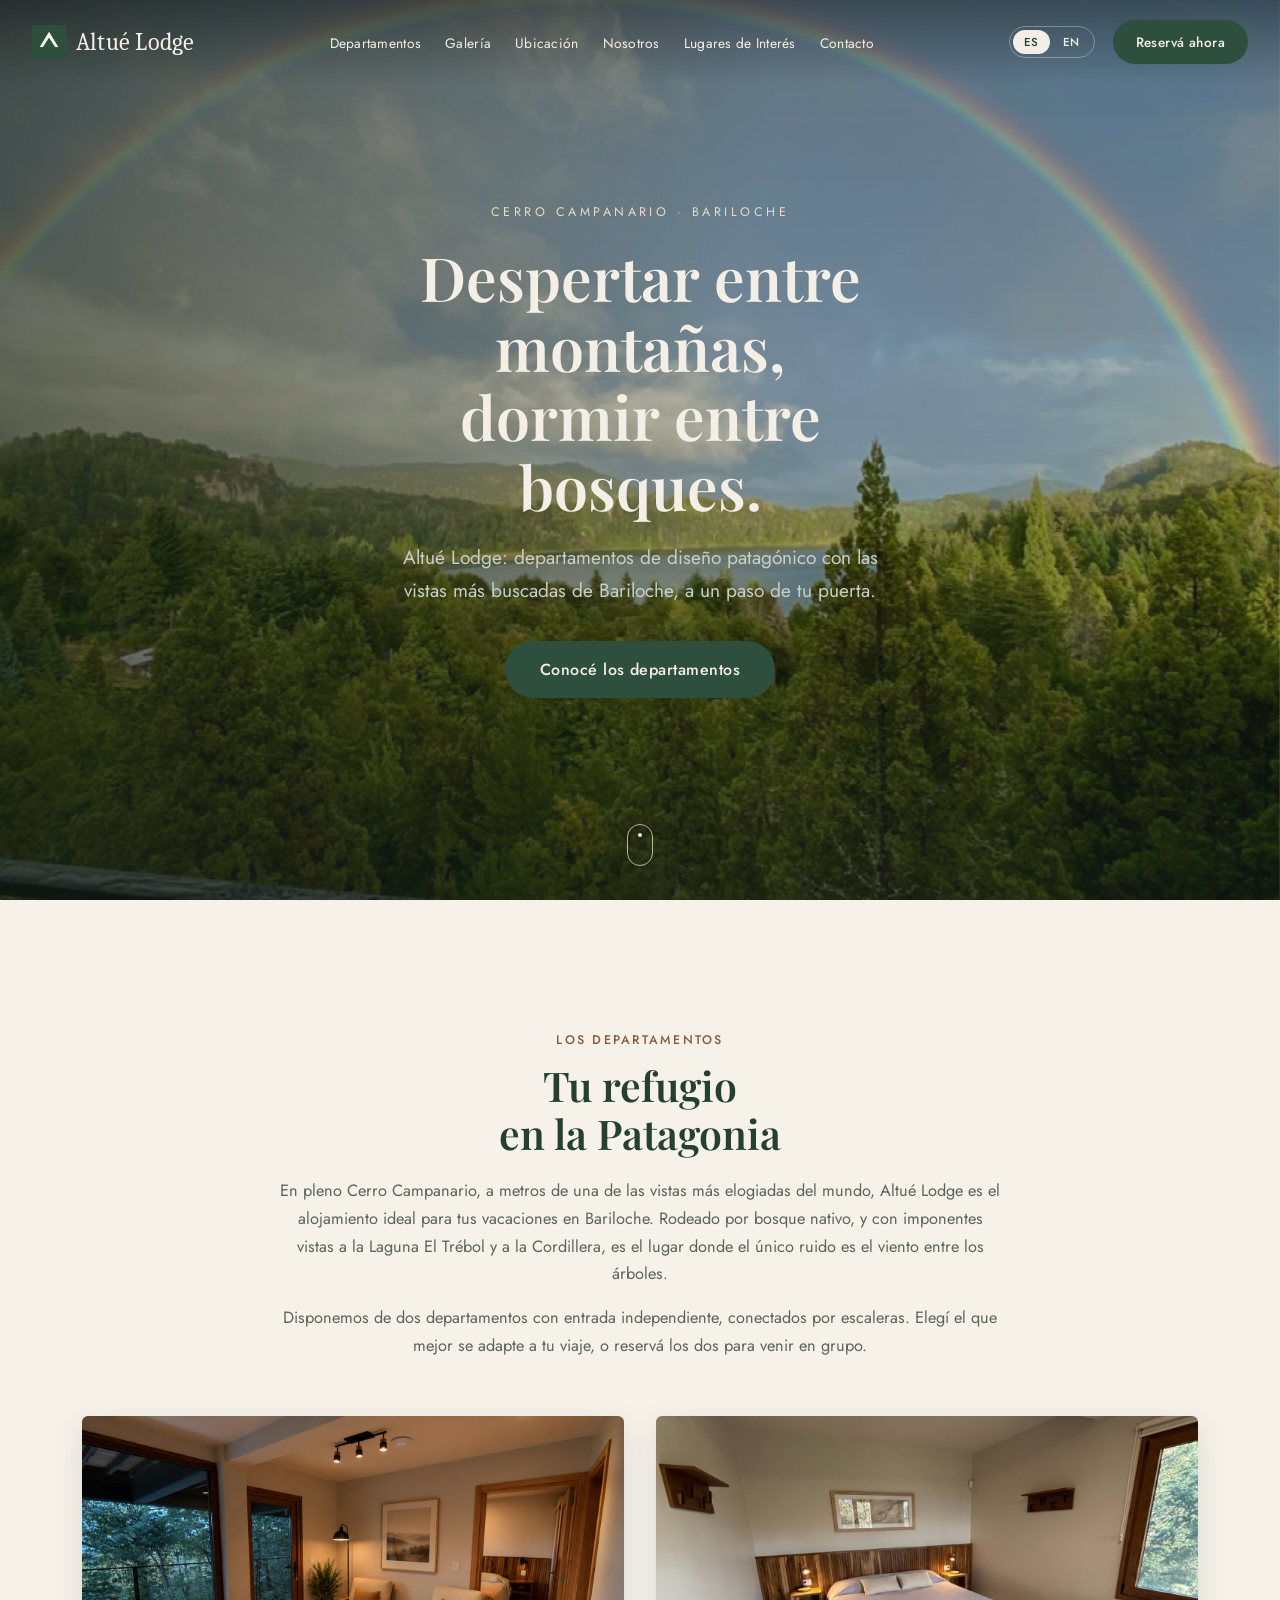
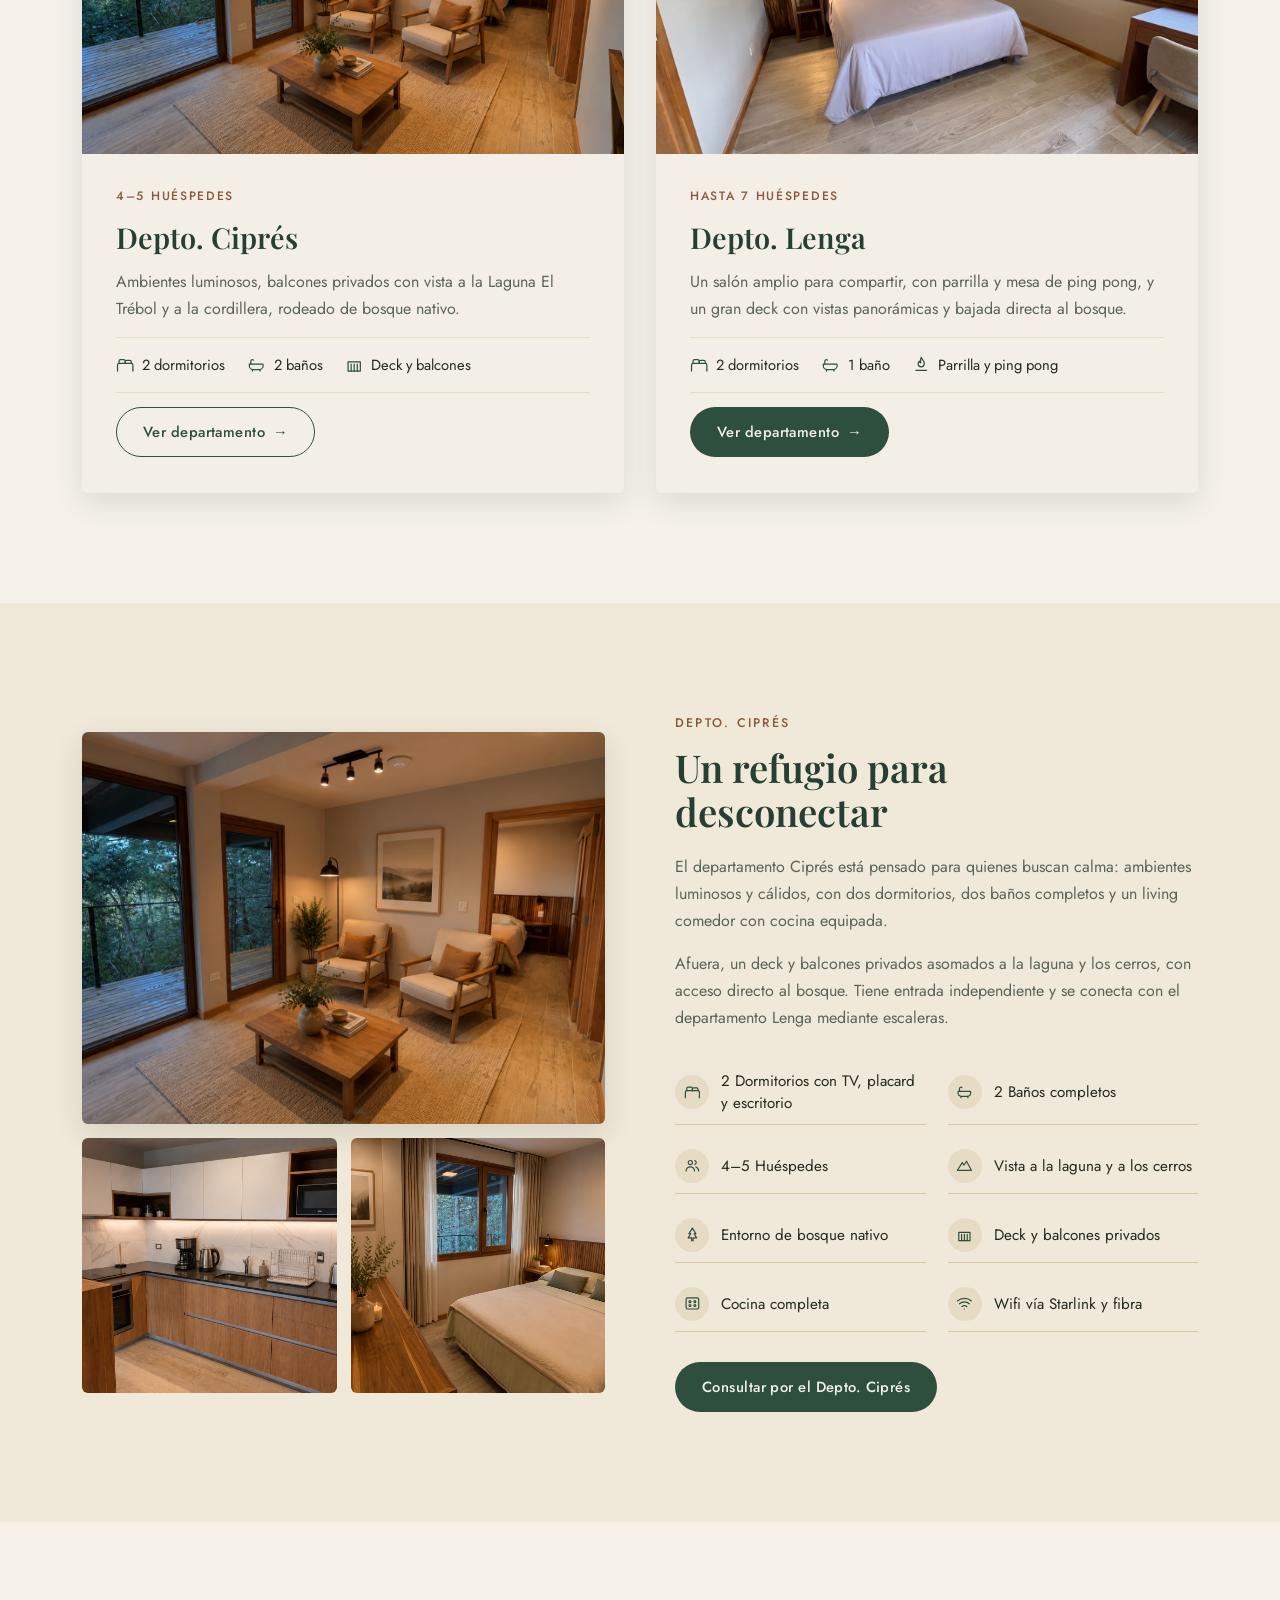
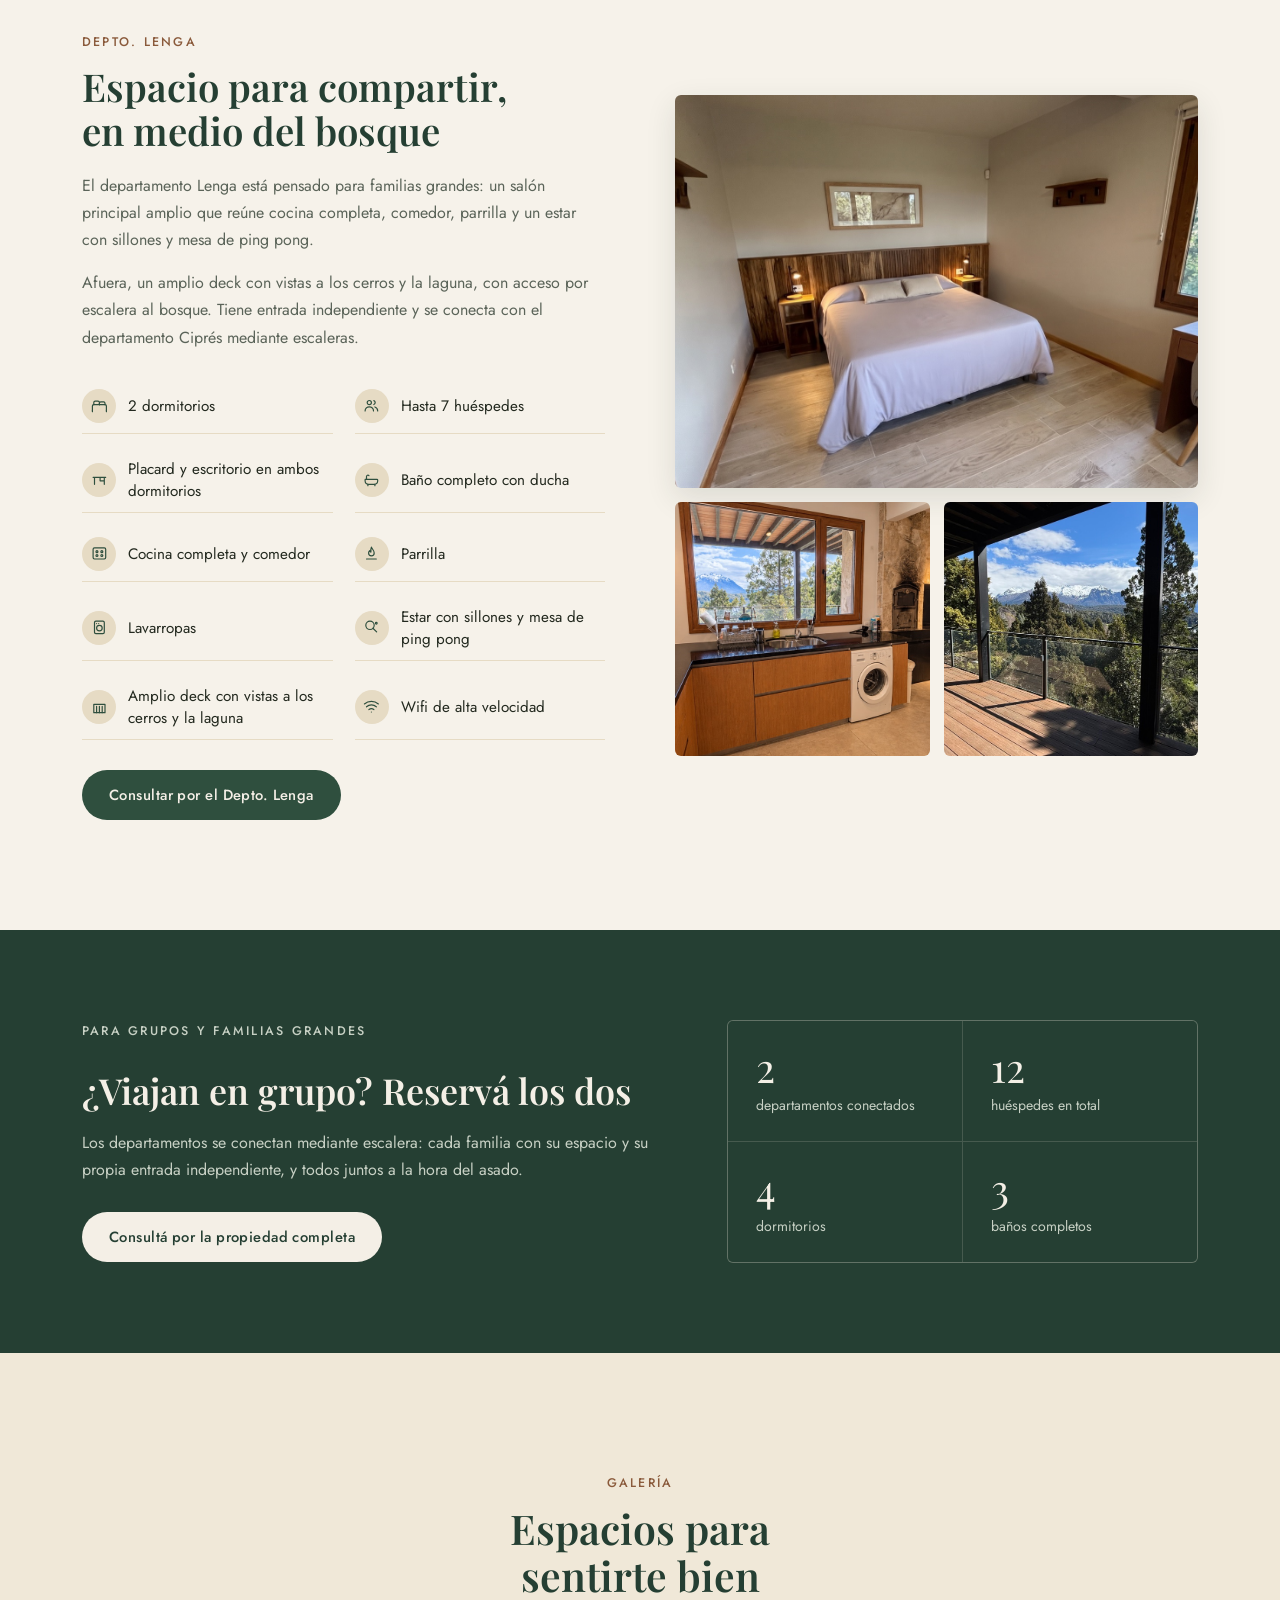
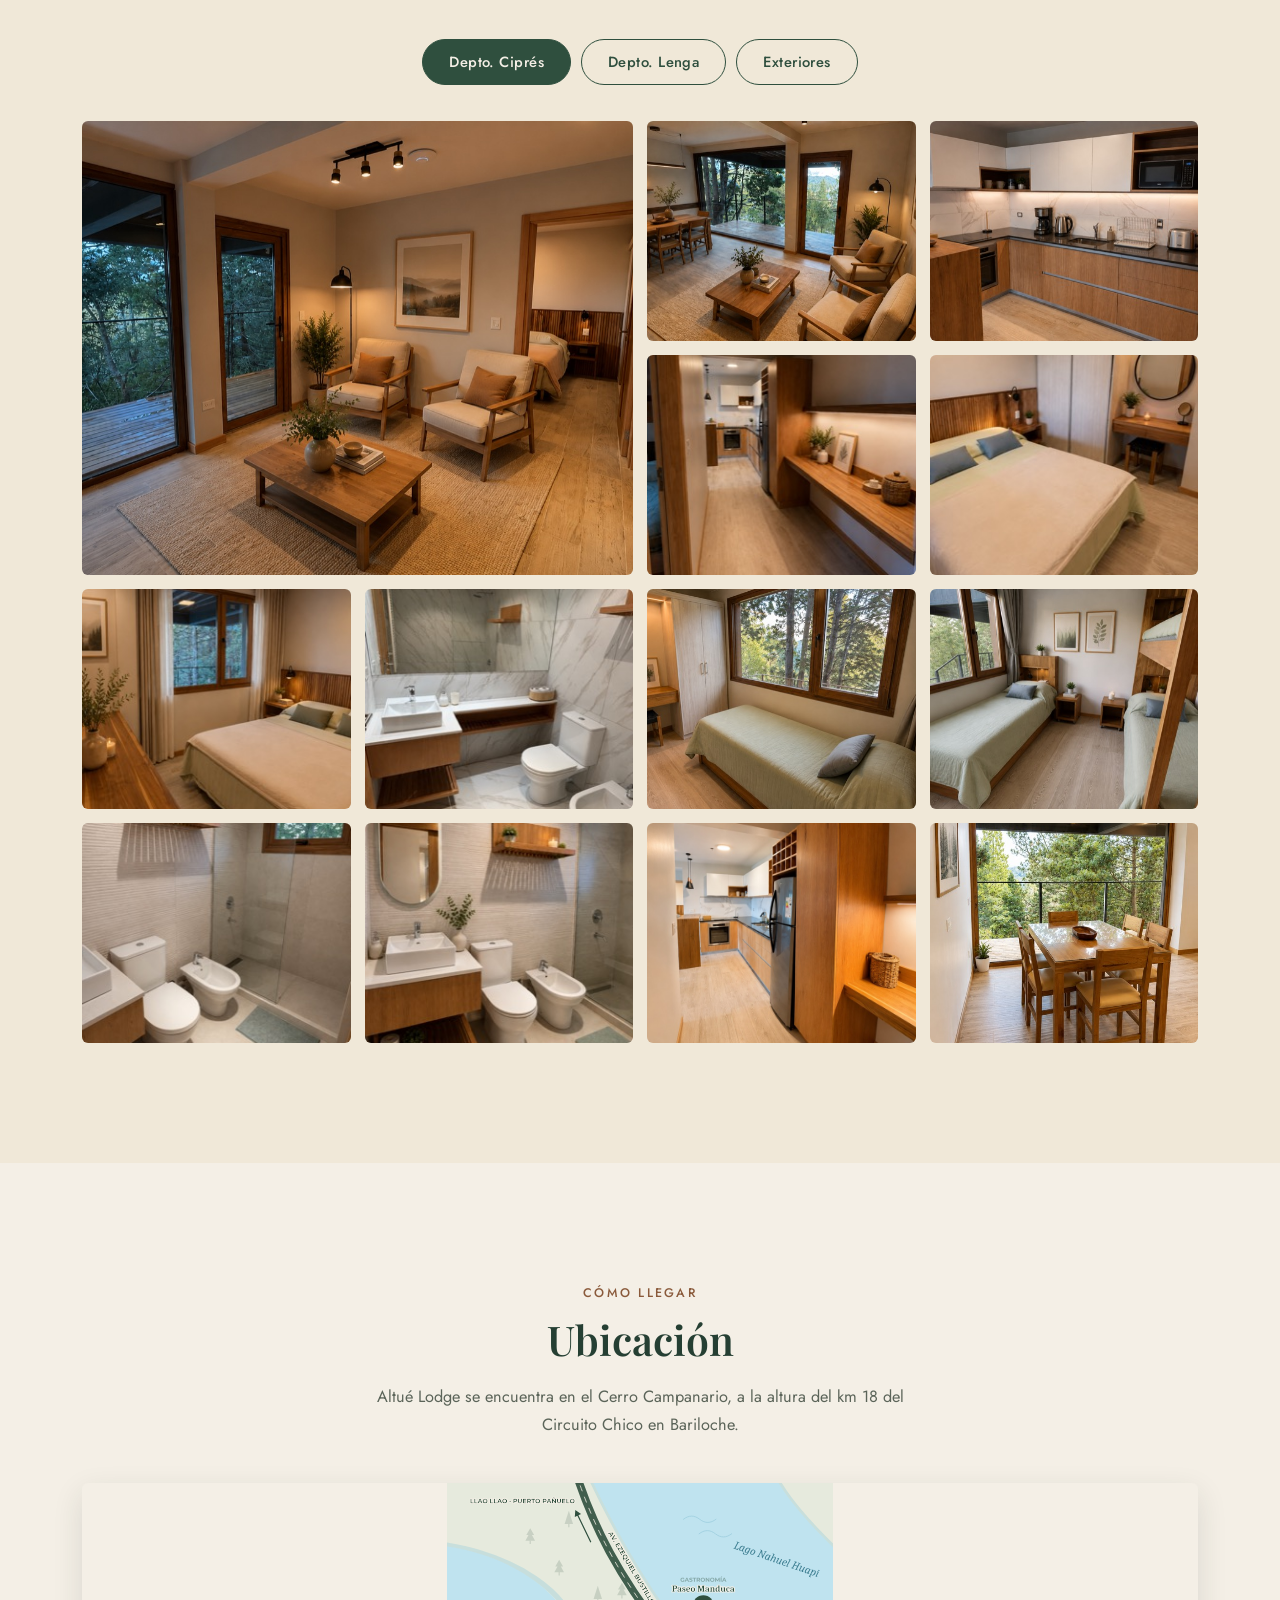
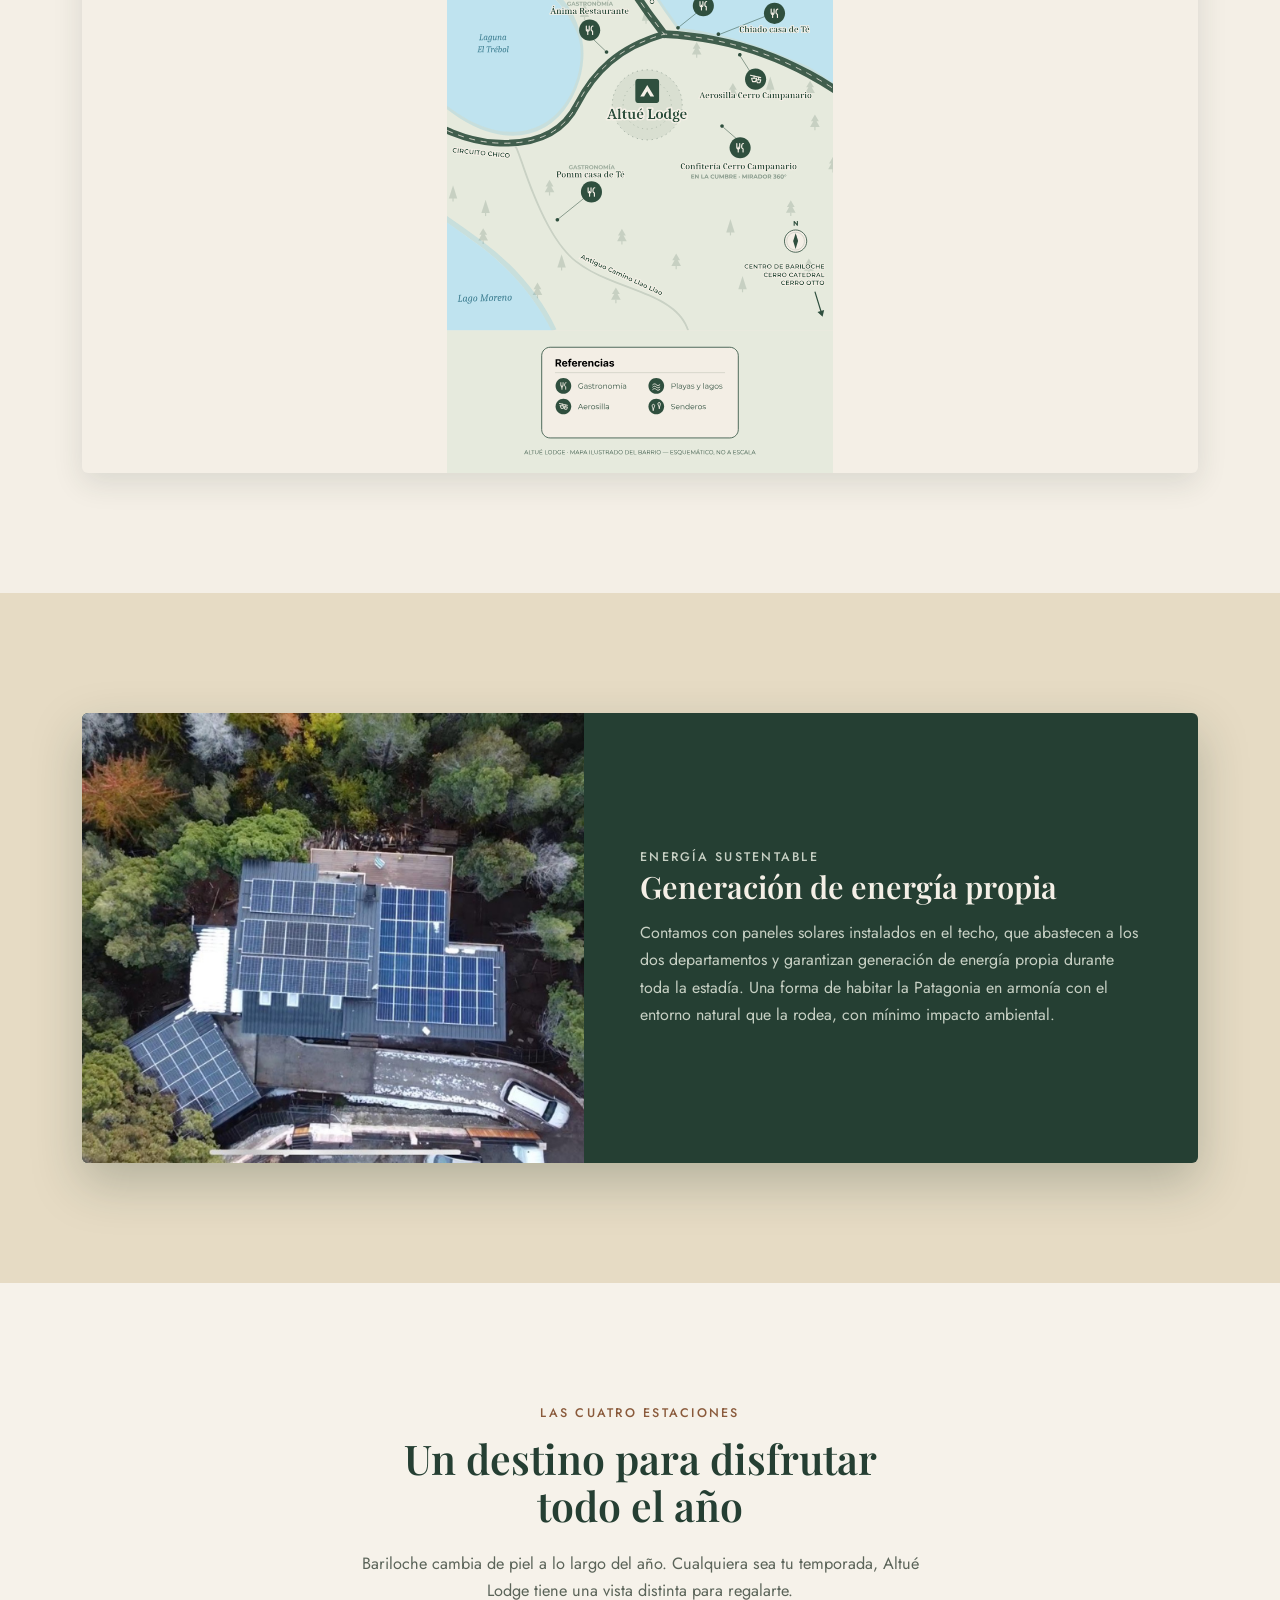
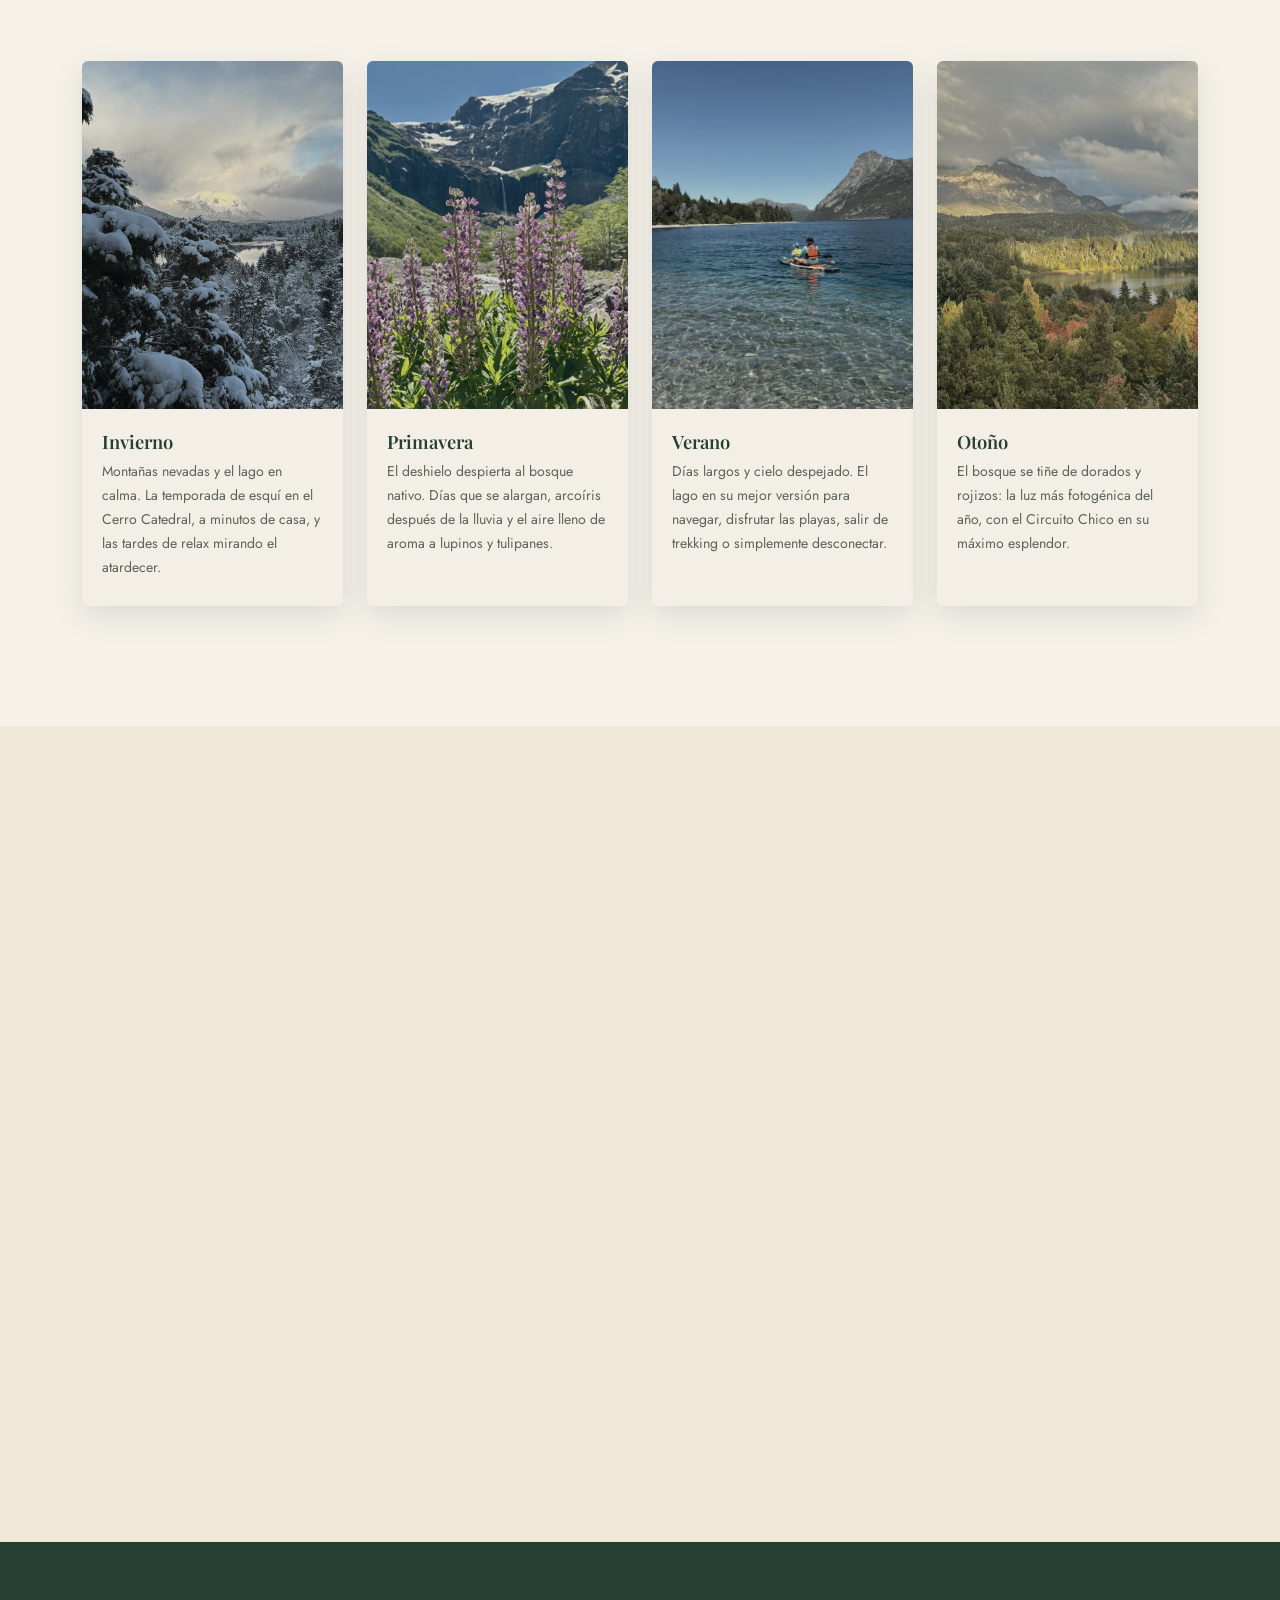
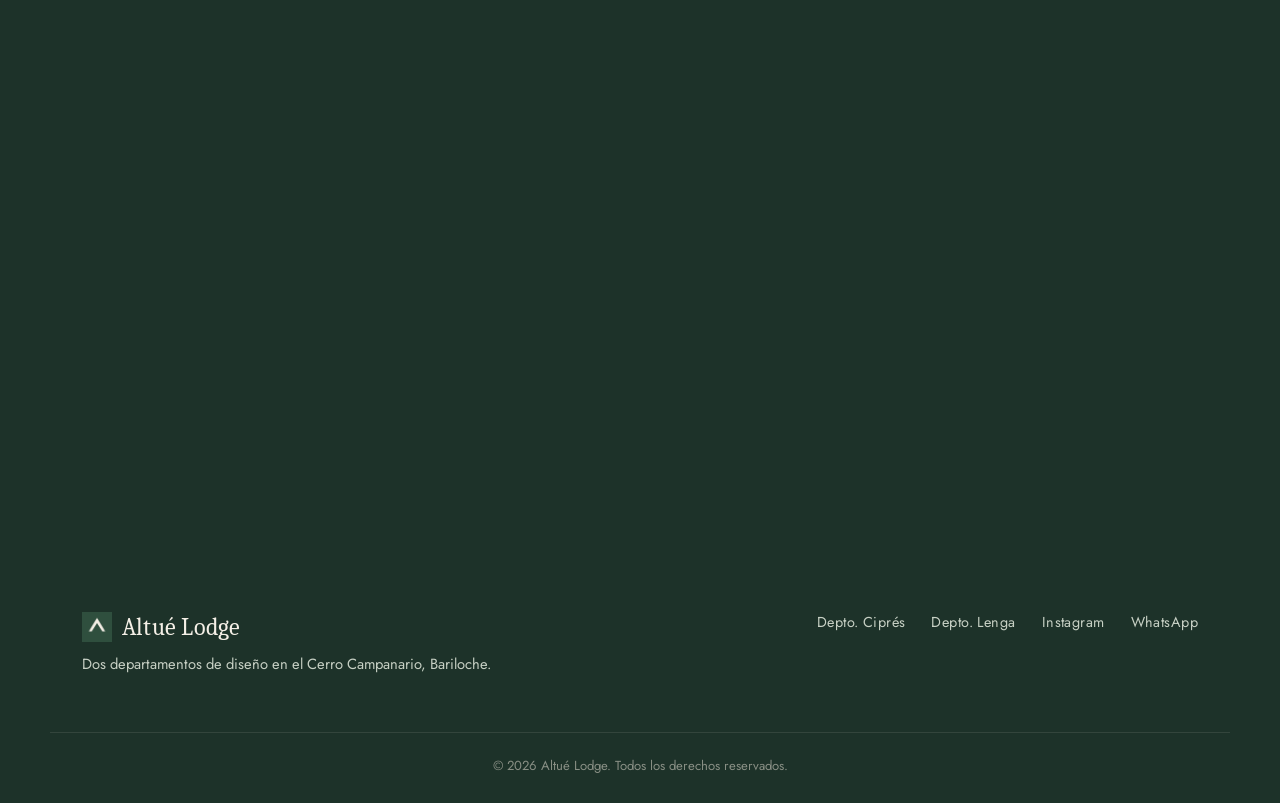
==== commit 6f06e602: "Mapa de ubicación por idioma y mobile, ajustes de textos - Mapas SVG en versión EN y vertical para m" ====
--- a/index.html
+++ b/index.html
@@ -111,7 +111,8 @@
       <div class="section-heading reveal">
         <p class="eyebrow" data-i18n="apts.eyebrow">Los Departamentos</p>
         <h2 data-i18n-html="apts.title">Tu refugio<br>en la Patagonia</h2>
-        <p class="section-lead" data-i18n="apts.lead">En pleno Cerro Campanario, a metros de una de las vistas más elogiadas del mundo, Altué Lodge es el alojamiento ideal para tus vacaciones en Bariloche. Rodeado por bosque nativo, y con imponentes vistas a la Laguna El Trébol y a la Cordillera, es el lugar donde el único ruido es el viento entre los árboles. Disponemos de dos departamentos con entrada independiente, conectados por escaleras. Elegí el que mejor se adapte a tu viaje, o reservá los dos para venir en grupo.</p>
+        <p class="section-lead" data-i18n="apts.lead">En pleno Cerro Campanario, a metros de una de las vistas más elogiadas del mundo, Altué Lodge es el alojamiento ideal para tus vacaciones en Bariloche. Rodeado por bosque nativo, y con imponentes vistas a la Laguna El Trébol y a la Cordillera, es el lugar donde el único ruido es el viento entre los árboles.</p>
+        <p class="section-lead" data-i18n="apts.lead2">Disponemos de dos departamentos con entrada independiente, conectados por escaleras. Elegí el que mejor se adapte a tu viaje, o reservá los dos para venir en grupo.</p>
       </div>
 
       <div class="apts-grid">
@@ -409,7 +410,10 @@
         <p class="section-lead" data-i18n="location.lead">Altué Lodge se encuentra en el Cerro Campanario, a la altura del km 18 del Circuito Chico en Bariloche.</p>
       </div>
       <button type="button" class="location-map reveal" id="locationMapTrigger" aria-label="Ver mapa en pantalla completa" data-i18n-attr-aria-label="location.mapAria">
-        <img src="img/mapa-ubicacion.svg" alt="Mapa del barrio con la ubicación aproximada de Altué Lodge en el Cerro Campanario" data-i18n-attr-alt="location.mapAlt" loading="lazy">
+        <picture>
+        <source media="(max-width: 700px)" srcset="img/mapa-ubicacion-mobile.svg" data-map-src-es="img/mapa-ubicacion-mobile.svg" data-map-src-en="img/mapa-ubicacion-mobile-en.svg">
+        <img src="img/mapa-ubicacion.svg" data-map-src-es="img/mapa-ubicacion.svg" data-map-src-en="img/mapa-ubicacion-en.svg" alt="Mapa del barrio con la ubicación aproximada de Altué Lodge en el Cerro Campanario" data-i18n-attr-alt="location.mapAlt" loading="lazy">
+      </picture>
       </button>
     </div>
   </section>
@@ -642,7 +646,7 @@
     <div class="footer-social">
       <a href="#depto-cipres" data-i18n="footer.cipres">Depto. Ciprés</a>
       <a href="#depto-lenga" data-i18n="footer.lenga">Depto. Lenga</a>
-      <a href="https://instagram.com/campanariolodge" target="_blank" rel="noopener" aria-label="Instagram">Instagram</a>
+      <a href="https://instagram.com/altuelodge" target="_blank" rel="noopener" aria-label="Instagram">Instagram</a>
       <a href="https://wa.me/5491124005587" target="_blank" rel="noopener" aria-label="WhatsApp">WhatsApp</a>
     </div>
   </div>
--- a/css/style.css
+++ b/css/style.css
@@ -129,6 +129,30 @@
   transform: translateY(-2px);
   box-shadow: var(--shadow-soft);
 }
+.btn-outline {
+  background: transparent;
+  color: var(--forest-700);
+  border-color: var(--forest-700);
+}
+.btn-outline:hover {
+  background: var(--forest-700);
+  color: var(--beige-100);
+  transform: translateY(-2px);
+  box-shadow: var(--shadow-soft);
+}
+.btn-light {
+  background: var(--beige-100);
+  color: var(--forest-800);
+}
+.btn-light:hover {
+  background: var(--beige-200);
+  transform: translateY(-2px);
+  box-shadow: var(--shadow-strong);
+}
+.btn:focus-visible {
+  outline: 2px solid var(--wood-600);
+  outline-offset: 3px;
+}
 .btn-lg { padding: 16px 34px; font-size: 1rem; }
 .btn-cta { padding: 11px 22px; font-size: 0.85rem; }
 .btn-whatsapp { width: 100%; margin-top: 6px; }
@@ -381,29 +405,102 @@
 .reveal.visible { opacity: 1; transform: translateY(0); }
 .hero-content.reveal { opacity: 1; transform: none; }
 
-/* ---------- About ---------- */
-.about { padding: 130px 0 100px; background: var(--off-white); }
+/* ---------- Los Departamentos (tarjetas) ---------- */
+.apartments { padding: 130px 0 110px; background: var(--off-white); }
+.apartments .section-heading {
+  max-width: 720px;
+  margin-left: auto;
+  margin-right: auto;
+  text-align: center;
+}
+.apartments .section-lead {
+  max-width: none;
+  color: var(--text-muted);
+}
+
+.apts-grid {
+  display: grid;
+  grid-template-columns: repeat(2, minmax(0, 1fr));
+  gap: 32px;
+}
+.apt-card {
+  display: flex;
+  flex-direction: column;
+  background: var(--beige-100);
+  border-radius: var(--radius);
+  overflow: hidden;
+  box-shadow: var(--shadow-soft);
+  transition: transform var(--transition), box-shadow var(--transition);
+}
+.apt-card:hover { transform: translateY(-6px); box-shadow: var(--shadow-strong); }
+.apt-card-image { overflow: hidden; }
+.apt-card-image img {
+  width: 100%;
+  aspect-ratio: 16 / 10;
+  object-fit: cover;
+  transition: transform 0.8s var(--transition);
+}
+.apt-card:hover .apt-card-image img { transform: scale(1.04); }
+.apt-card-body {
+  display: flex;
+  flex-direction: column;
+  gap: 14px;
+  flex-grow: 1;
+  padding: 32px 34px 36px;
+}
+.apt-card-body h3 { font-size: clamp(1.5rem, 2.4vw, 1.8rem); margin: 0; }
+.apt-card-body p { margin: 0; }
+.apt-card-meta {
+  font-size: 0.76rem;
+  text-transform: uppercase;
+  letter-spacing: 0.14em;
+  font-weight: 500;
+  color: var(--wood-600);
+}
+.apt-card-features {
+  display: flex;
+  flex-wrap: wrap;
+  gap: 10px 22px;
+  padding: 16px 0;
+  border-top: 1px solid var(--beige-300);
+  border-bottom: 1px solid var(--beige-300);
+  font-size: 0.92rem;
+  color: var(--text-dark);
+}
+.apt-card-features li { display: flex; align-items: center; gap: 8px; }
+.apt-card-features .icon-line { color: var(--forest-700); }
+.apt-card-btn { align-self: flex-start; margin-top: auto; }
+
+/* ---------- Fichas de departamento ---------- */
+.about { padding: 110px 0; background: var(--off-white); }
+.about--tinted { background: var(--beige-200); }
 .about-grid {
   display: grid;
   grid-template-columns: 1fr 1fr;
   gap: 70px;
   align-items: center;
 }
-.about-image {
+.about-grid--reverse > .about-gallery { order: 2; }
+
+.about-gallery {
+  display: grid;
+  grid-template-columns: repeat(2, minmax(0, 1fr));
+  gap: 14px;
+}
+.about-gallery img {
+  width: 100%;
+  aspect-ratio: 1 / 1;
+  object-fit: cover;
   border-radius: var(--radius);
-  overflow: hidden;
+}
+.about-gallery .about-gallery-main {
+  grid-column: 1 / -1;
+  aspect-ratio: 4 / 3;
   box-shadow: var(--shadow-soft);
 }
-.about-image img {
-  width: 100%;
-  height: 100%;
-  object-fit: cover;
-  aspect-ratio: 4 / 5;
-  transition: transform 0.8s var(--transition);
-}
-.about-image:hover img { transform: scale(1.05); }
 
 .about-text h2 { font-size: clamp(1.8rem, 3vw, 2.5rem); }
+.about-cta { margin-top: 30px; }
 
 .features-list {
   display: grid;
@@ -432,6 +529,44 @@
   color: var(--forest-700);
 }
 .feature-icon .icon-line { width: 1.05rem; height: 1.05rem; stroke-width: 1.7; }
+.about--tinted .features-list li { border-bottom-color: var(--beige-400); }
+
+/* ---------- Banda "Reservá los dos" ---------- */
+.group-band { padding: 90px 0; background: var(--forest-800); }
+.group-band-inner {
+  display: grid;
+  grid-template-columns: 1.1fr 0.9fr;
+  gap: 48px 70px;
+  align-items: center;
+}
+.group-band-text h2 {
+  color: var(--beige-100);
+  font-size: clamp(1.7rem, 2.8vw, 2.25rem);
+}
+.group-band-text p { color: var(--text-on-dark-muted); margin-bottom: 28px; }
+.group-stats {
+  display: grid;
+  grid-template-columns: repeat(2, minmax(0, 1fr));
+  gap: 1px;
+  background: rgba(243, 236, 223, 0.16);
+  border: 1px solid rgba(243, 236, 223, 0.16);
+  border-radius: var(--radius);
+  overflow: hidden;
+}
+.group-stats li { background: var(--forest-800); padding: 26px 28px; }
+.group-stat-number {
+  display: block;
+  font-family: var(--font-serif);
+  font-size: 2.5rem;
+  line-height: 1;
+  color: var(--beige-100);
+}
+.group-stat-label {
+  display: block;
+  margin-top: 8px;
+  font-size: 0.88rem;
+  color: var(--text-on-dark-muted);
+}
 
 .energy { padding: 120px 0; background: var(--beige-300); }
 .solar-banner {
@@ -496,6 +631,10 @@
 }
 .location-map:hover { box-shadow: var(--shadow-strong); }
 .location-map:hover img { transform: scale(1.03); }
+.location-map picture { display: block; width: 100%; height: 100%; }
+@media (max-width: 700px) {
+  .location-map { aspect-ratio: 640 / 976; }
+}
 .location-map img {
   display: block;
   width: 100%;
@@ -568,19 +707,38 @@
 .gallery .section-heading { text-align: center; margin-left: auto; margin-right: auto; }
 .gallery .section-heading .eyebrow { display: block; }
 
-.gallery-group { margin-top: 64px; }
-.gallery-group:first-of-type { margin-top: 0; }
-.gallery-group-title {
-  font-family: var(--font-sans);
-  text-transform: uppercase;
-  letter-spacing: 0.14em;
-  font-size: 0.86rem;
+.gallery .section-heading { margin-bottom: 40px; }
+
+.gallery-tabs {
+  display: flex;
+  flex-wrap: wrap;
+  justify-content: center;
+  gap: 10px;
+  margin-bottom: 36px;
+}
+.gallery-tab {
+  min-height: 46px;
+  padding: 0 26px;
+  border-radius: 999px;
+  border: 1px solid var(--forest-700);
+  background: transparent;
+  color: var(--forest-700);
+  font-size: 0.92rem;
   font-weight: 500;
-  color: var(--wood-600);
-  margin-bottom: 20px;
-  padding-bottom: 14px;
-  border-bottom: 1px solid var(--beige-400);
-}
+  letter-spacing: 0.03em;
+  transition: background var(--transition), color var(--transition);
+}
+.gallery-tab:hover { background: var(--beige-300); }
+.gallery-tab[aria-pressed="true"] {
+  background: var(--forest-700);
+  color: var(--beige-100);
+}
+.gallery-tab:focus-visible,
+.gallery-item:focus-visible {
+  outline: 2px solid var(--wood-600);
+  outline-offset: 3px;
+}
+.gallery-group[hidden] { display: none; }
 
 .gallery-grid {
   display: grid;
@@ -714,6 +872,51 @@
   padding: 40px;
   box-shadow: var(--shadow-strong);
 }
+.form-apt-choice {
+  margin: 0 0 24px;
+  padding: 16px 18px 18px;
+  border: 1.5px solid var(--forest-700);
+  border-radius: var(--radius);
+}
+.form-apt-choice legend {
+  padding: 0 8px;
+  font-size: 0.82rem;
+  letter-spacing: 0.04em;
+  text-transform: uppercase;
+  color: var(--forest-700);
+  font-weight: 600;
+}
+.form-apt-options { display: flex; flex-wrap: wrap; gap: 10px; }
+.form-apt-option {
+  display: flex;
+  align-items: center;
+  gap: 8px;
+  min-height: 46px;
+  padding: 0 18px;
+  border: 1px solid var(--beige-400);
+  border-radius: 999px;
+  background: var(--off-white);
+  font-size: 0.95rem;
+  color: var(--text-dark);
+  cursor: pointer;
+  transition: border-color var(--transition), background var(--transition);
+}
+.form-apt-option:hover { border-color: var(--forest-600); }
+.form-apt-option input {
+  width: 17px;
+  height: 17px;
+  margin: 0;
+  accent-color: var(--forest-700);
+}
+.form-apt-option:has(input:checked) {
+  border-color: var(--forest-700);
+  background: var(--beige-200);
+}
+.form-apt-option:has(input:focus-visible) {
+  outline: 2px solid var(--wood-600);
+  outline-offset: 2px;
+}
+
 .form-row { margin-bottom: 20px; }
 .form-row label {
   display: block;
@@ -912,6 +1115,7 @@
   font-size: 1.1rem;
 }
 .lightbox-arrow:hover { transform: translateY(-50%) scale(1.08); }
+.lightbox-arrow[hidden] { display: none; }
 .lightbox-prev { left: 24px; }
 .lightbox-next { right: 24px; }
 
@@ -965,8 +1169,10 @@
 }
 
 @media (max-width: 900px) {
+  .apts-grid { grid-template-columns: 1fr; max-width: 640px; margin: 0 auto; }
   .about-grid { grid-template-columns: 1fr; gap: 40px; }
-  .about-image img { aspect-ratio: 16 / 10; }
+  .about-grid--reverse > .about-gallery { order: 0; }
+  .group-band-inner { grid-template-columns: 1fr; }
   .solar-banner { grid-template-columns: 1fr; }
   .solar-image { height: auto; aspect-ratio: 16 / 10; max-height: 46vh; min-height: 220px; }
   .hosts-grid { grid-template-columns: 1fr; gap: 40px; }
@@ -1007,15 +1213,21 @@
   .header-actions { gap: 10px; }
   .lang-btn { padding: 4px 8px; }
   .section-inner { padding: 0 22px; }
-  .about { padding: 96px 0 70px; }
-  .places, .gallery, .contact, .seasons, .hosts, .location, .energy { padding: 80px 0; }
+  .apartments { padding: 96px 0 80px; }
+  .places, .gallery, .contact, .seasons, .hosts, .location, .energy, .about { padding: 80px 0; }
+  .group-band { padding: 70px 0; }
+  .apt-card-body { padding: 26px 22px 28px; }
+  .about-gallery { gap: 10px; }
+  .group-stats li { padding: 20px 18px; }
+  .group-stat-number { font-size: 2.1rem; }
+  .gallery-tab { padding: 0 18px; }
+  .form-apt-choice { padding: 14px 14px 16px; }
   .solar-text { padding: 36px 28px; }
   .places-grid { grid-template-columns: 1fr 1fr; gap: 14px; }
   .seasons-grid { grid-template-columns: 1fr 1fr; gap: 14px; }
   .place-card { padding: 22px 18px; }
   .gallery-grid { grid-template-columns: repeat(2, 1fr); grid-auto-rows: 170px; }
   .gallery-item-hero { grid-row: span 1; }
-  .gallery-group { margin-top: 44px; }
   .contact-form { padding: 28px 22px; }
   .info-card { padding: 26px; }
   .footer-inner { flex-direction: column; }
@@ -1036,7 +1248,7 @@
 
 @media (prefers-reduced-motion: reduce) {
   html { scroll-behavior: auto; }
-  .reveal, .hero-slide, .solar-slide, .scroll-cue span, .about-image img, .gallery-item img, .season-image img, .hosts-image img {
+  .reveal, .hero-slide, .solar-slide, .scroll-cue span, .apt-card, .apt-card-image img, .gallery-item img, .season-image img, .hosts-image img {
     animation: none !important;
     transition: none !important;
   }
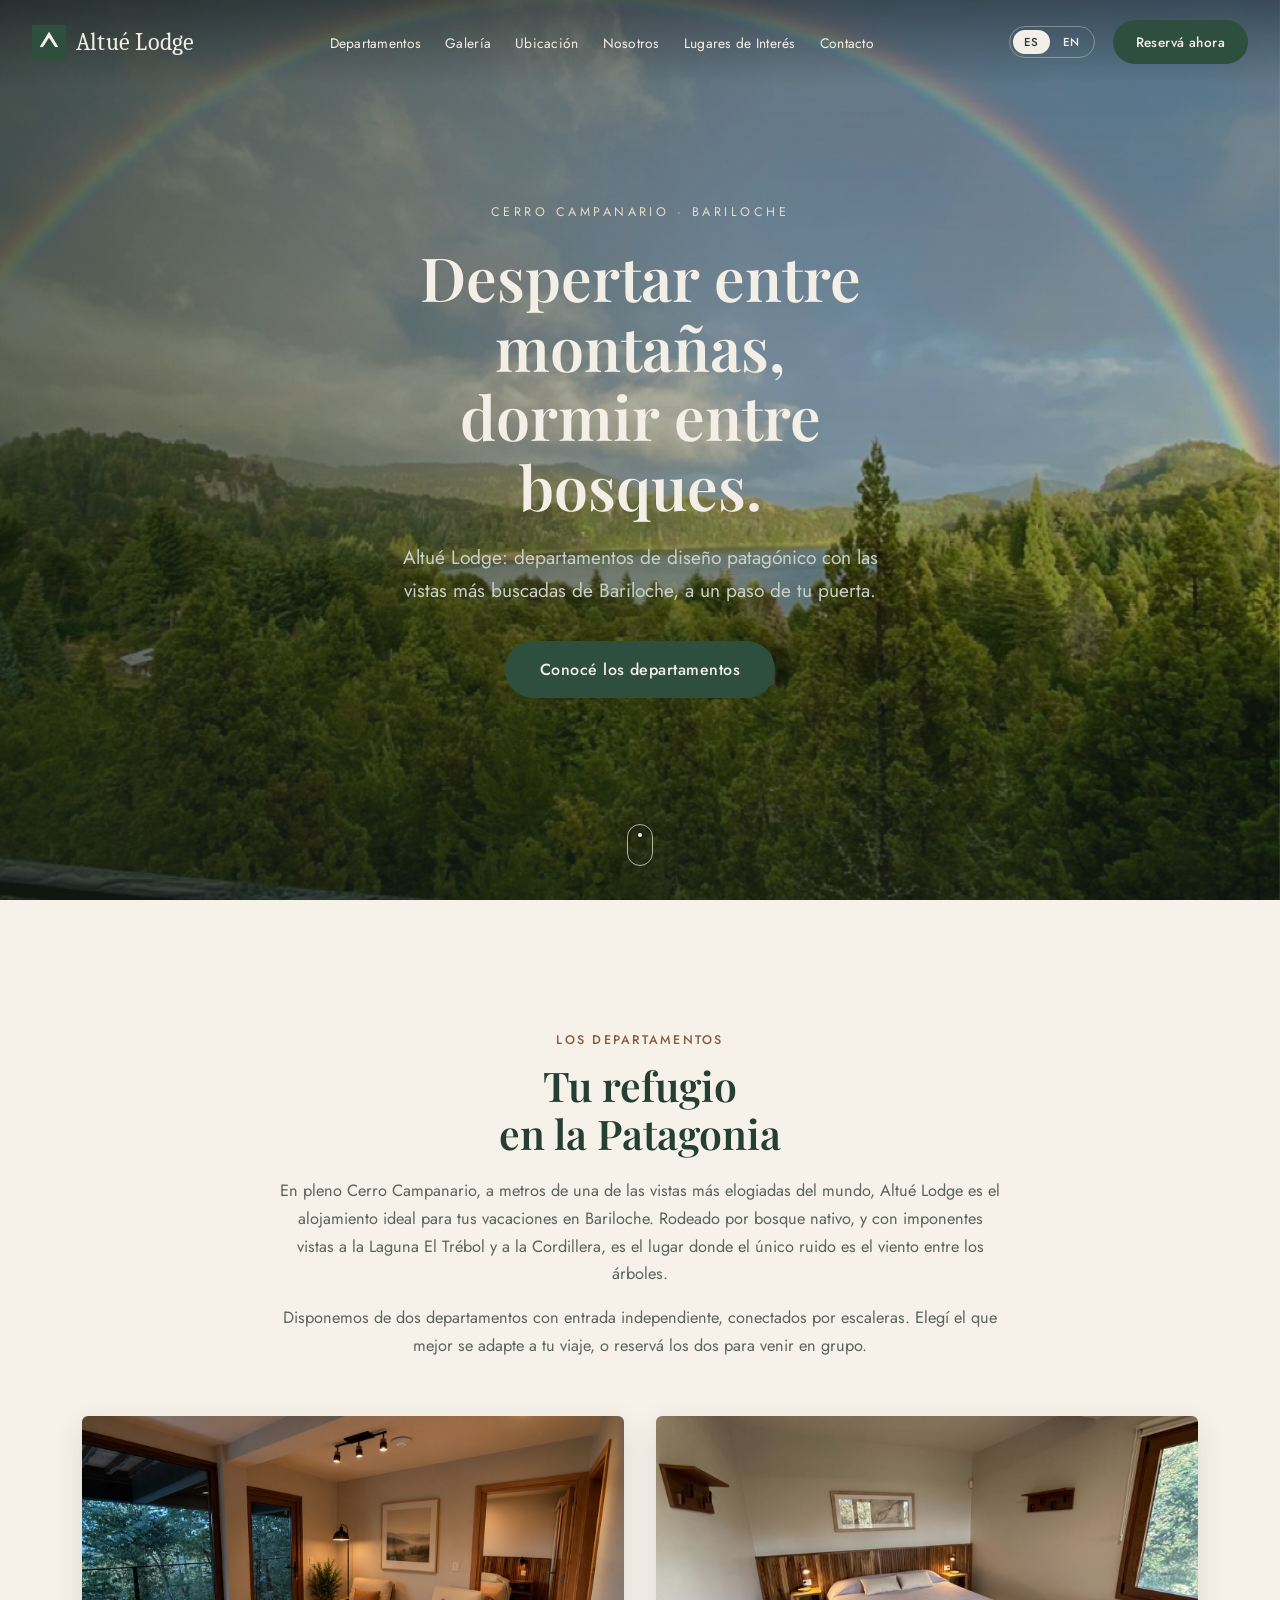
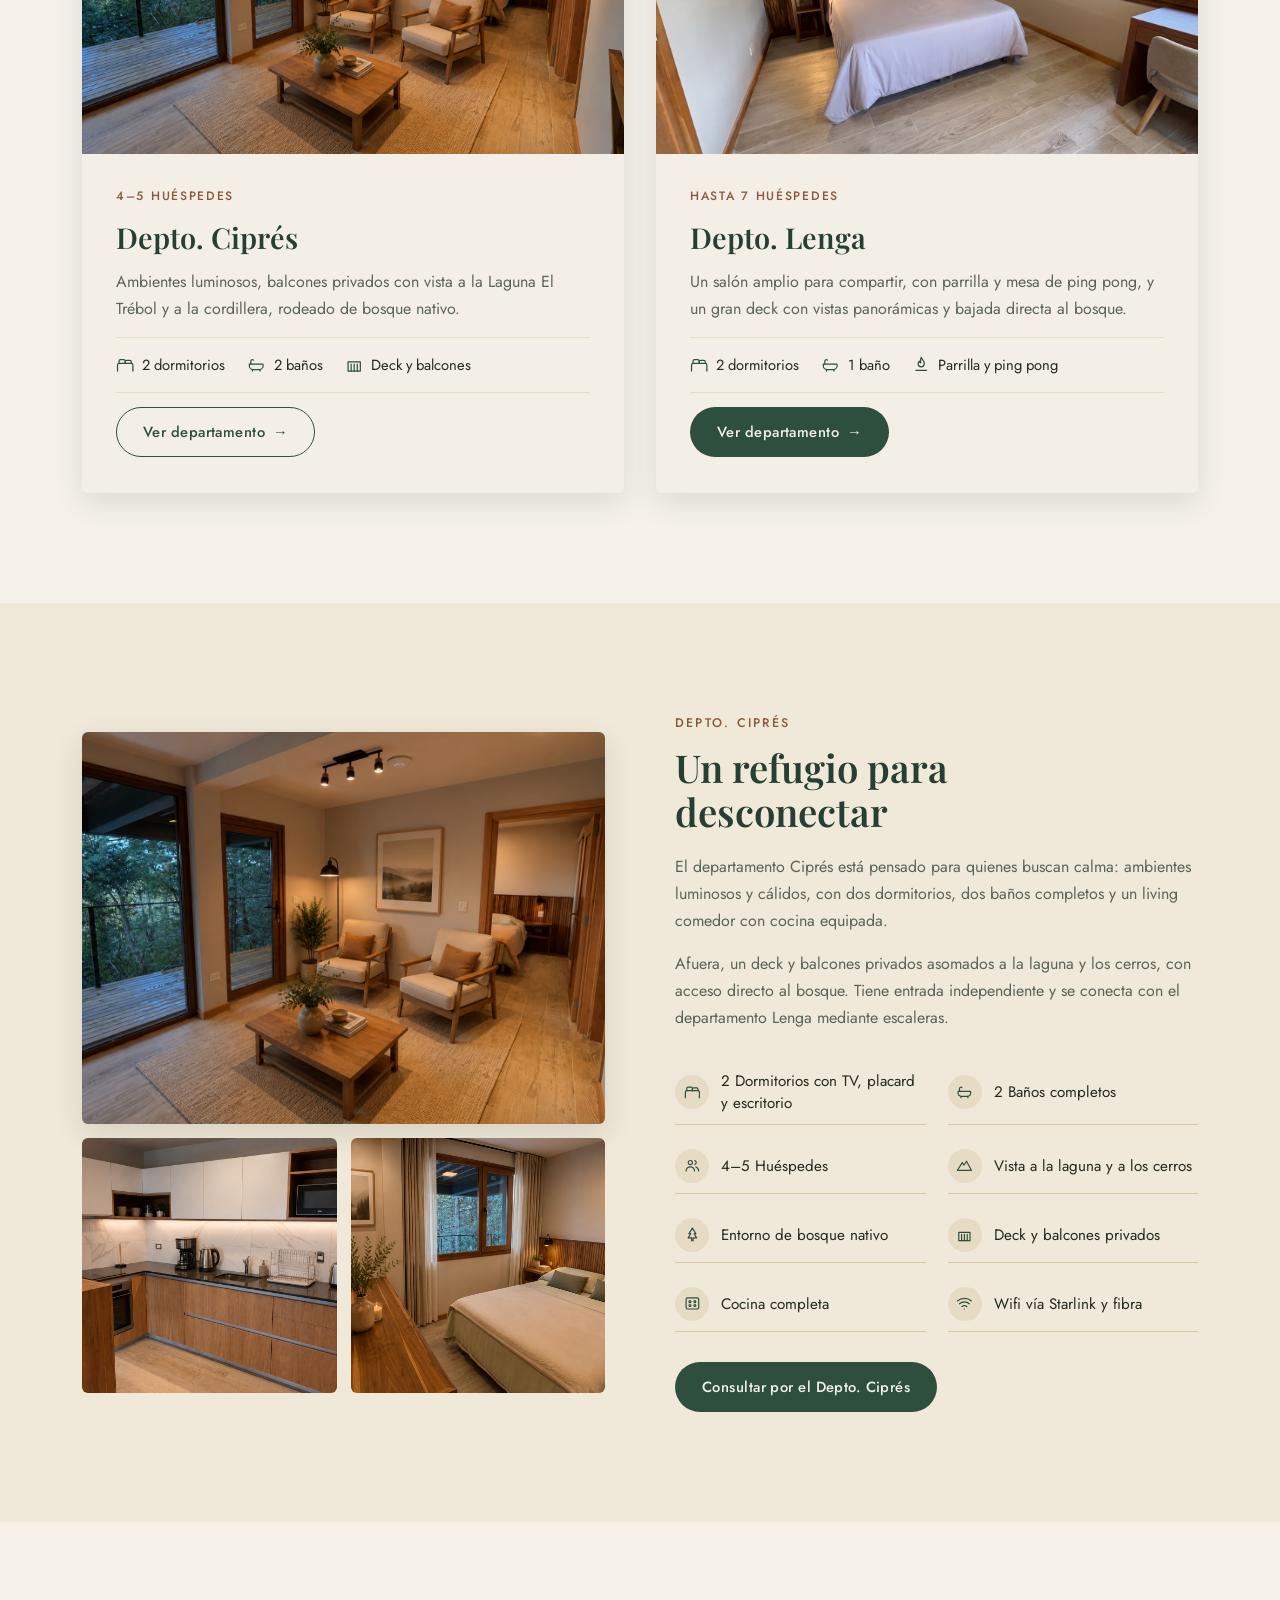
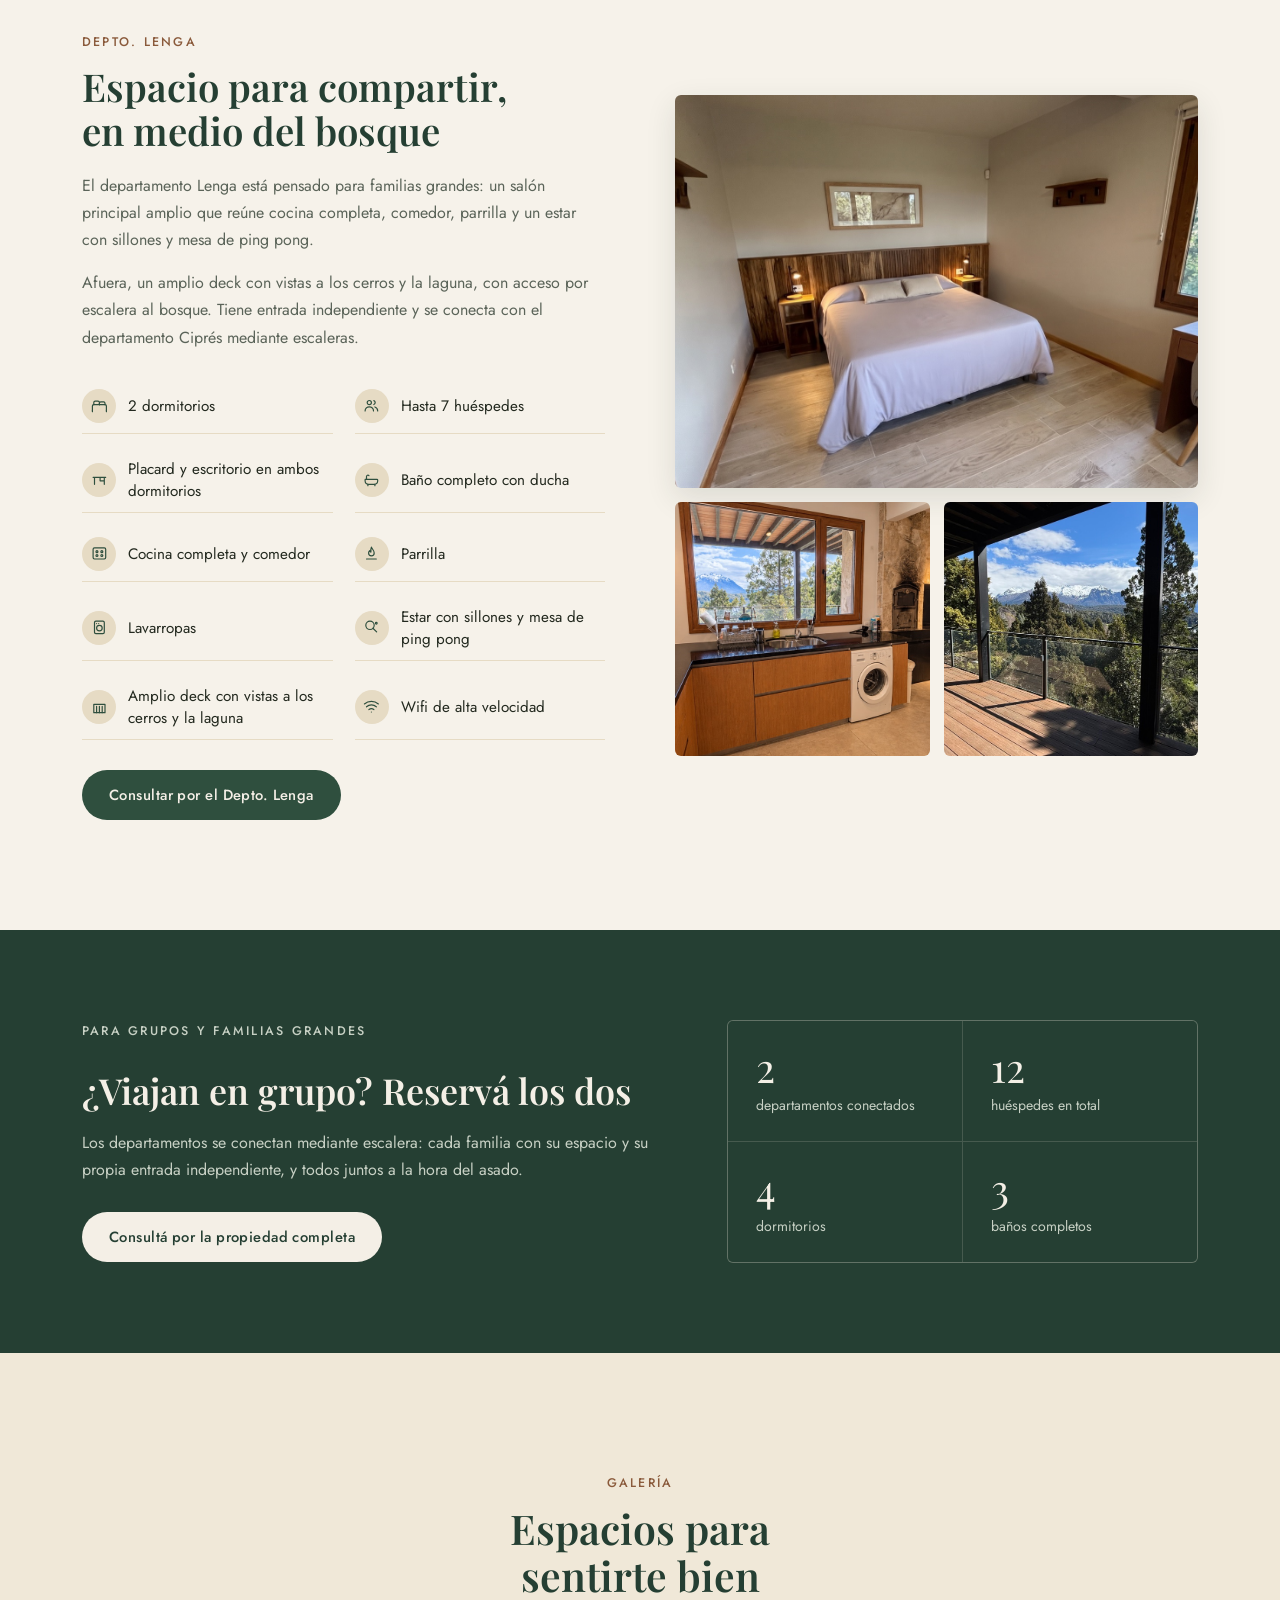
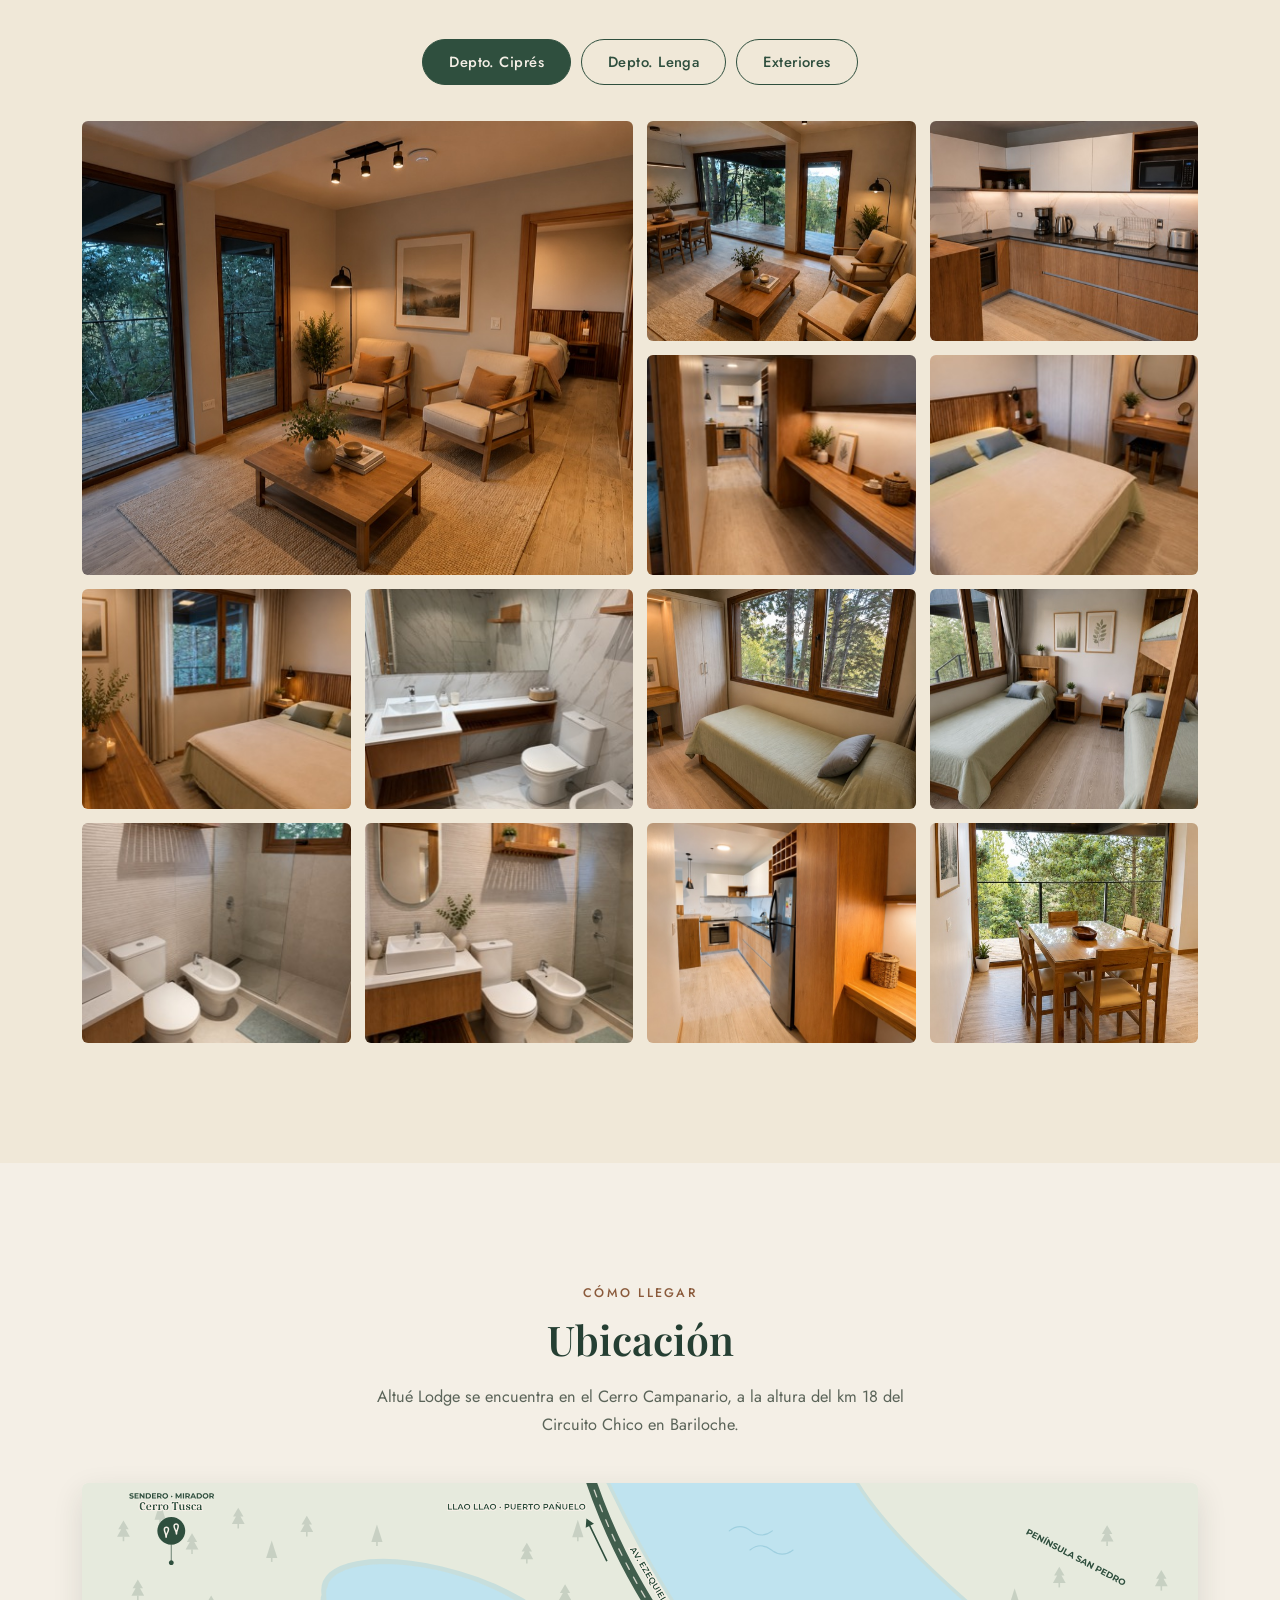
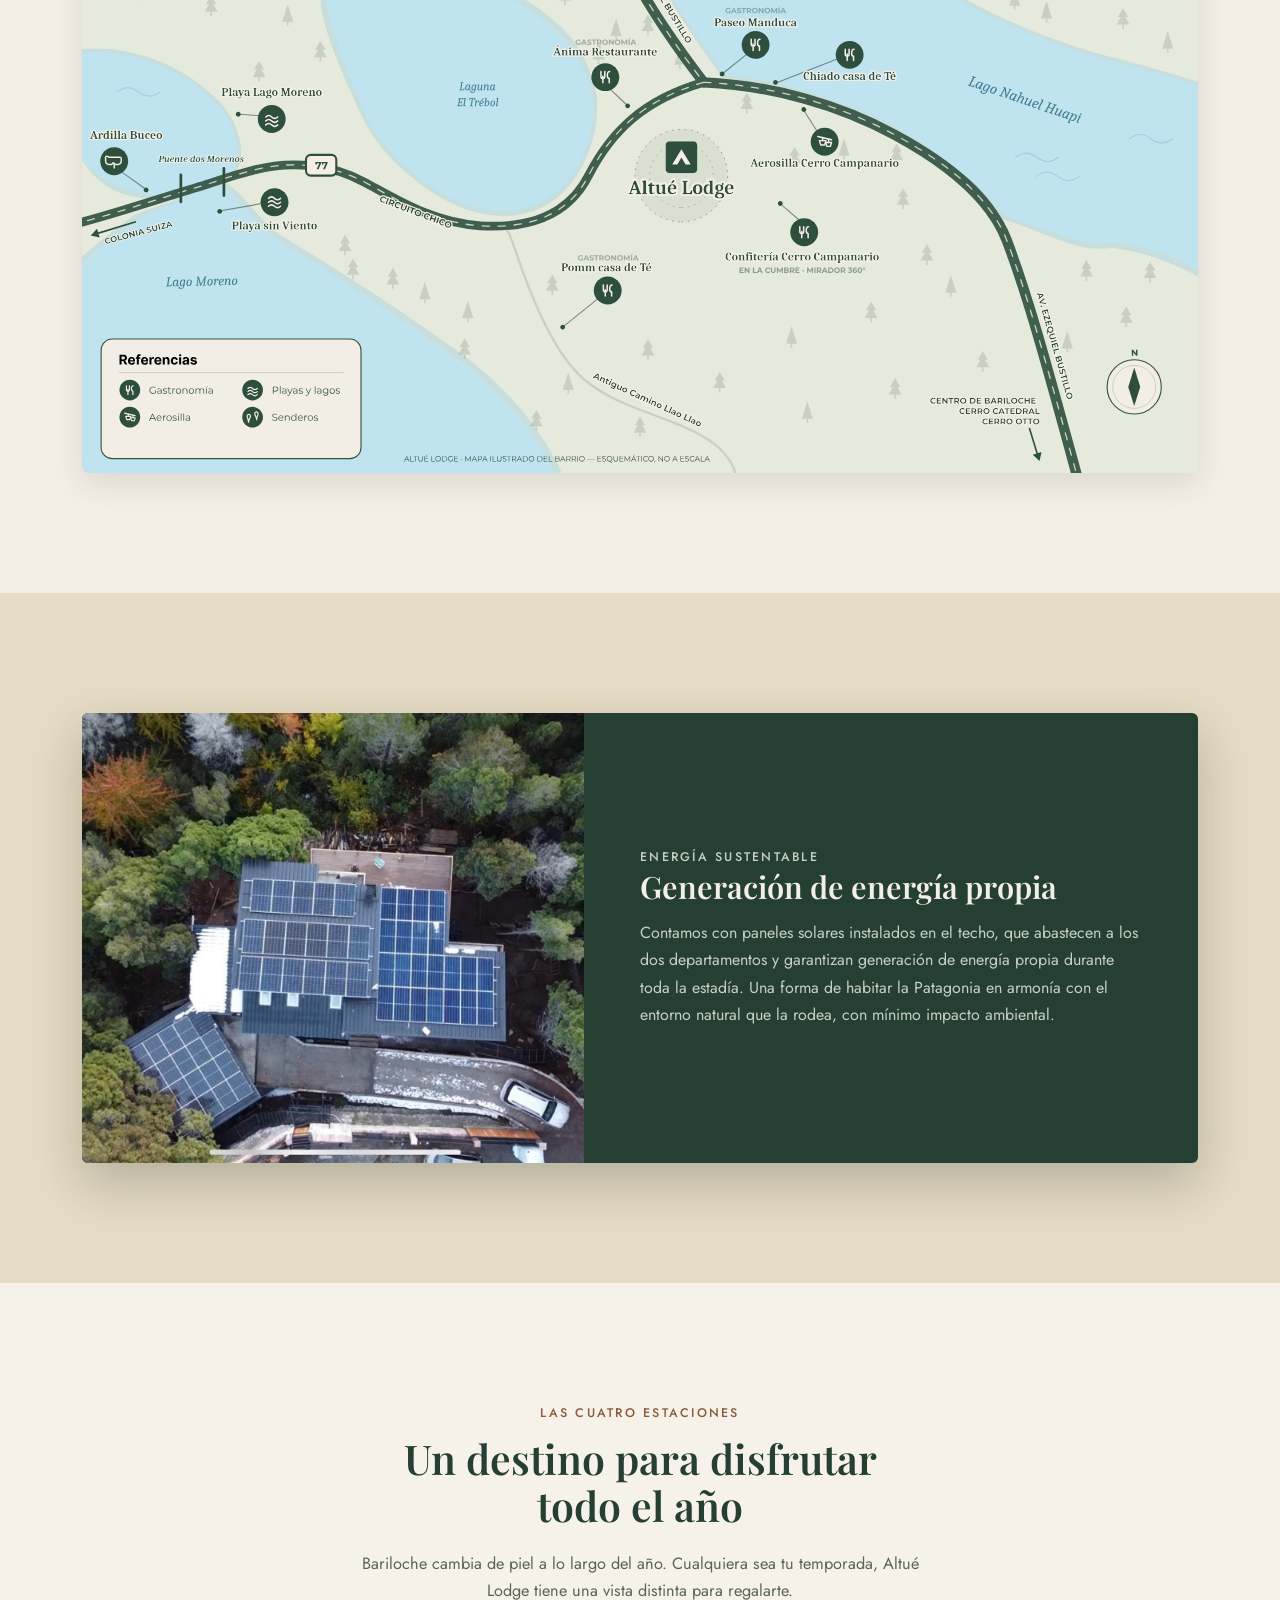
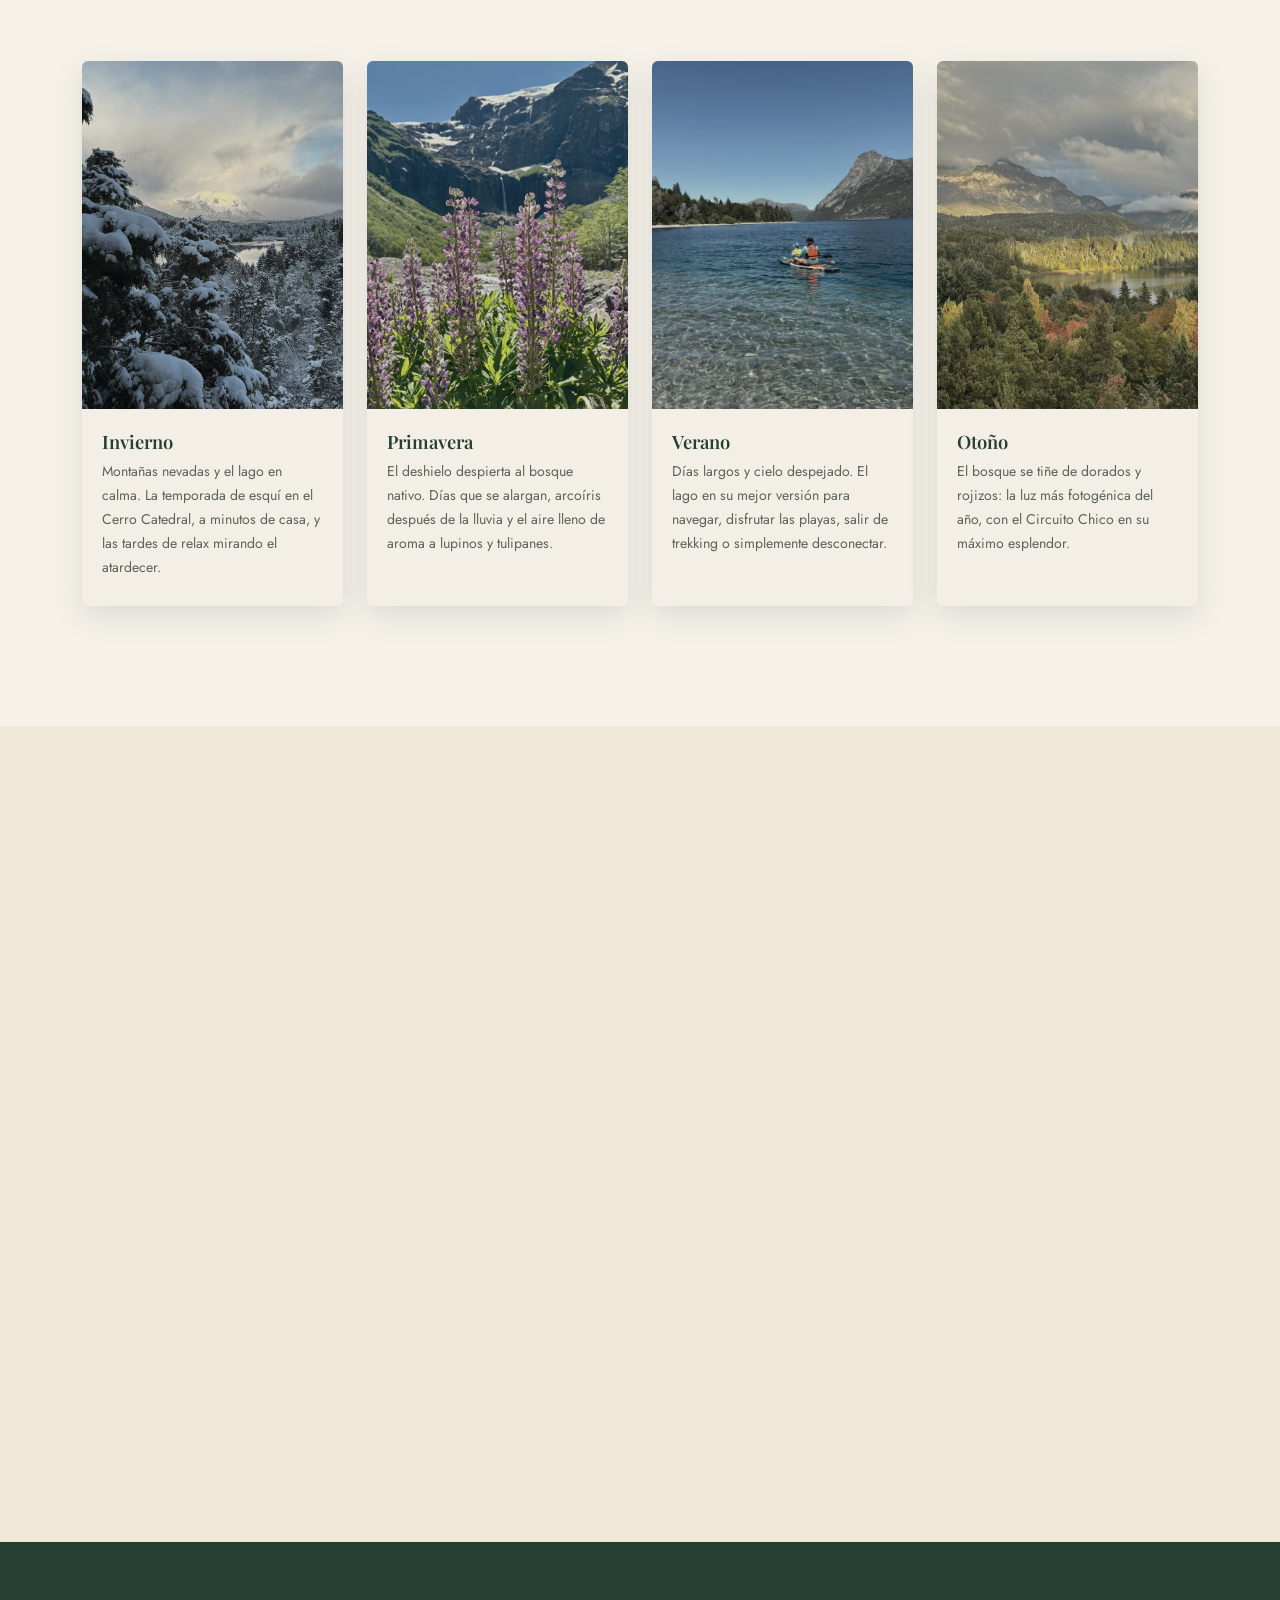
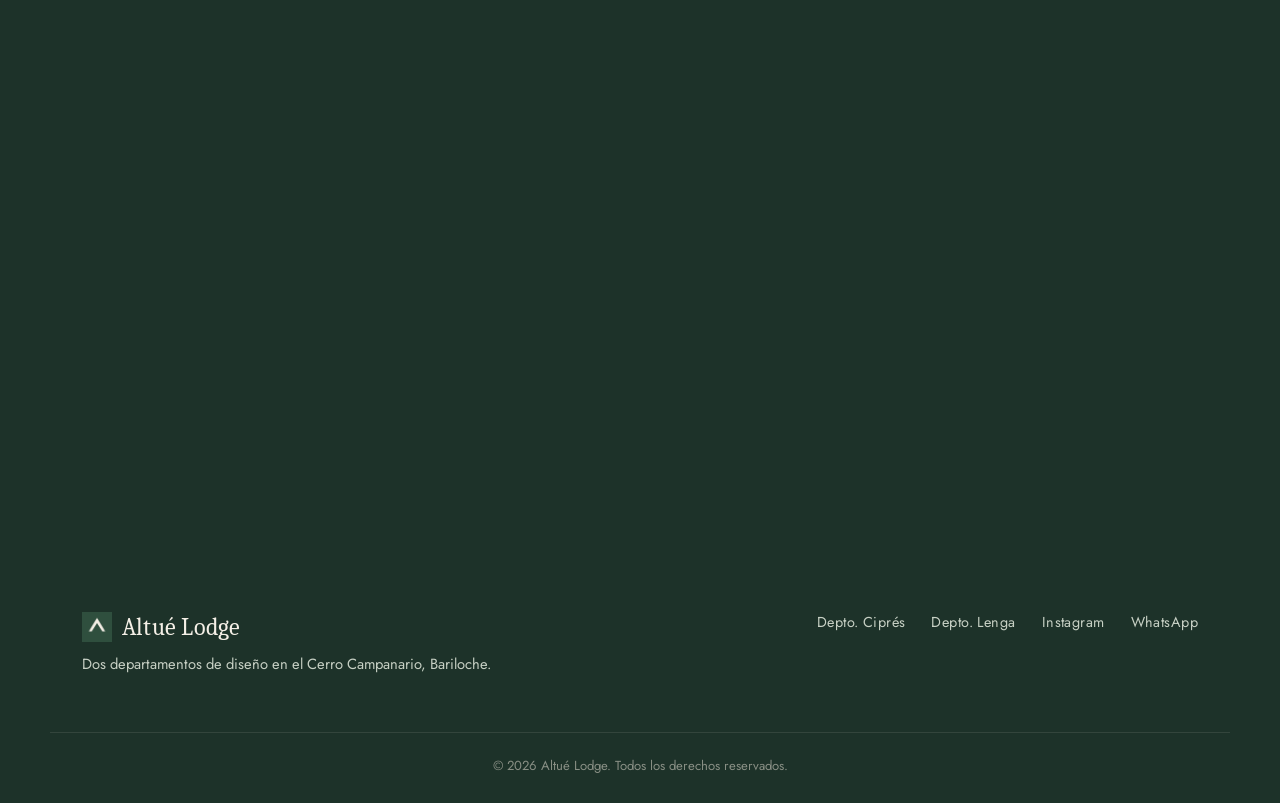
==== commit d0e410e9: "Completar texto de dormitorios de Ciprés e ignorar .DS_Store - "2 Dormitorios con TV, placard y escr" ====
--- a/index.html
+++ b/index.html
@@ -169,7 +169,7 @@
           <p data-i18n="cipres.p2">Afuera, un deck y balcones privados asomados a la laguna y los cerros, con acceso directo al bosque. Tiene entrada independiente y se conecta con el departamento Lenga mediante escaleras.</p>
 
           <ul class="features-list">
-            <li><span class="feature-icon" aria-hidden="true"><svg class="icon-line"><use href="#icon-bed"></use></svg></span><span data-i18n="cipres.feature1">2 Dormitorios con TV</span></li>
+            <li><span class="feature-icon" aria-hidden="true"><svg class="icon-line"><use href="#icon-bed"></use></svg></span><span data-i18n="cipres.feature1">2 Dormitorios con TV, placard y escritorio</span></li>
             <li><span class="feature-icon" aria-hidden="true"><svg class="icon-line"><use href="#icon-bath"></use></svg></span><span data-i18n="cipres.feature2">2 Baños completos</span></li>
             <li><span class="feature-icon" aria-hidden="true"><svg class="icon-line"><use href="#icon-users"></use></svg></span><span data-i18n="cipres.feature3">4–5 Huéspedes</span></li>
             <li><span class="feature-icon" aria-hidden="true"><svg class="icon-line"><use href="#icon-mountain"></use></svg></span><span data-i18n="cipres.feature4">Vista a la laguna y a los cerros</span></li>
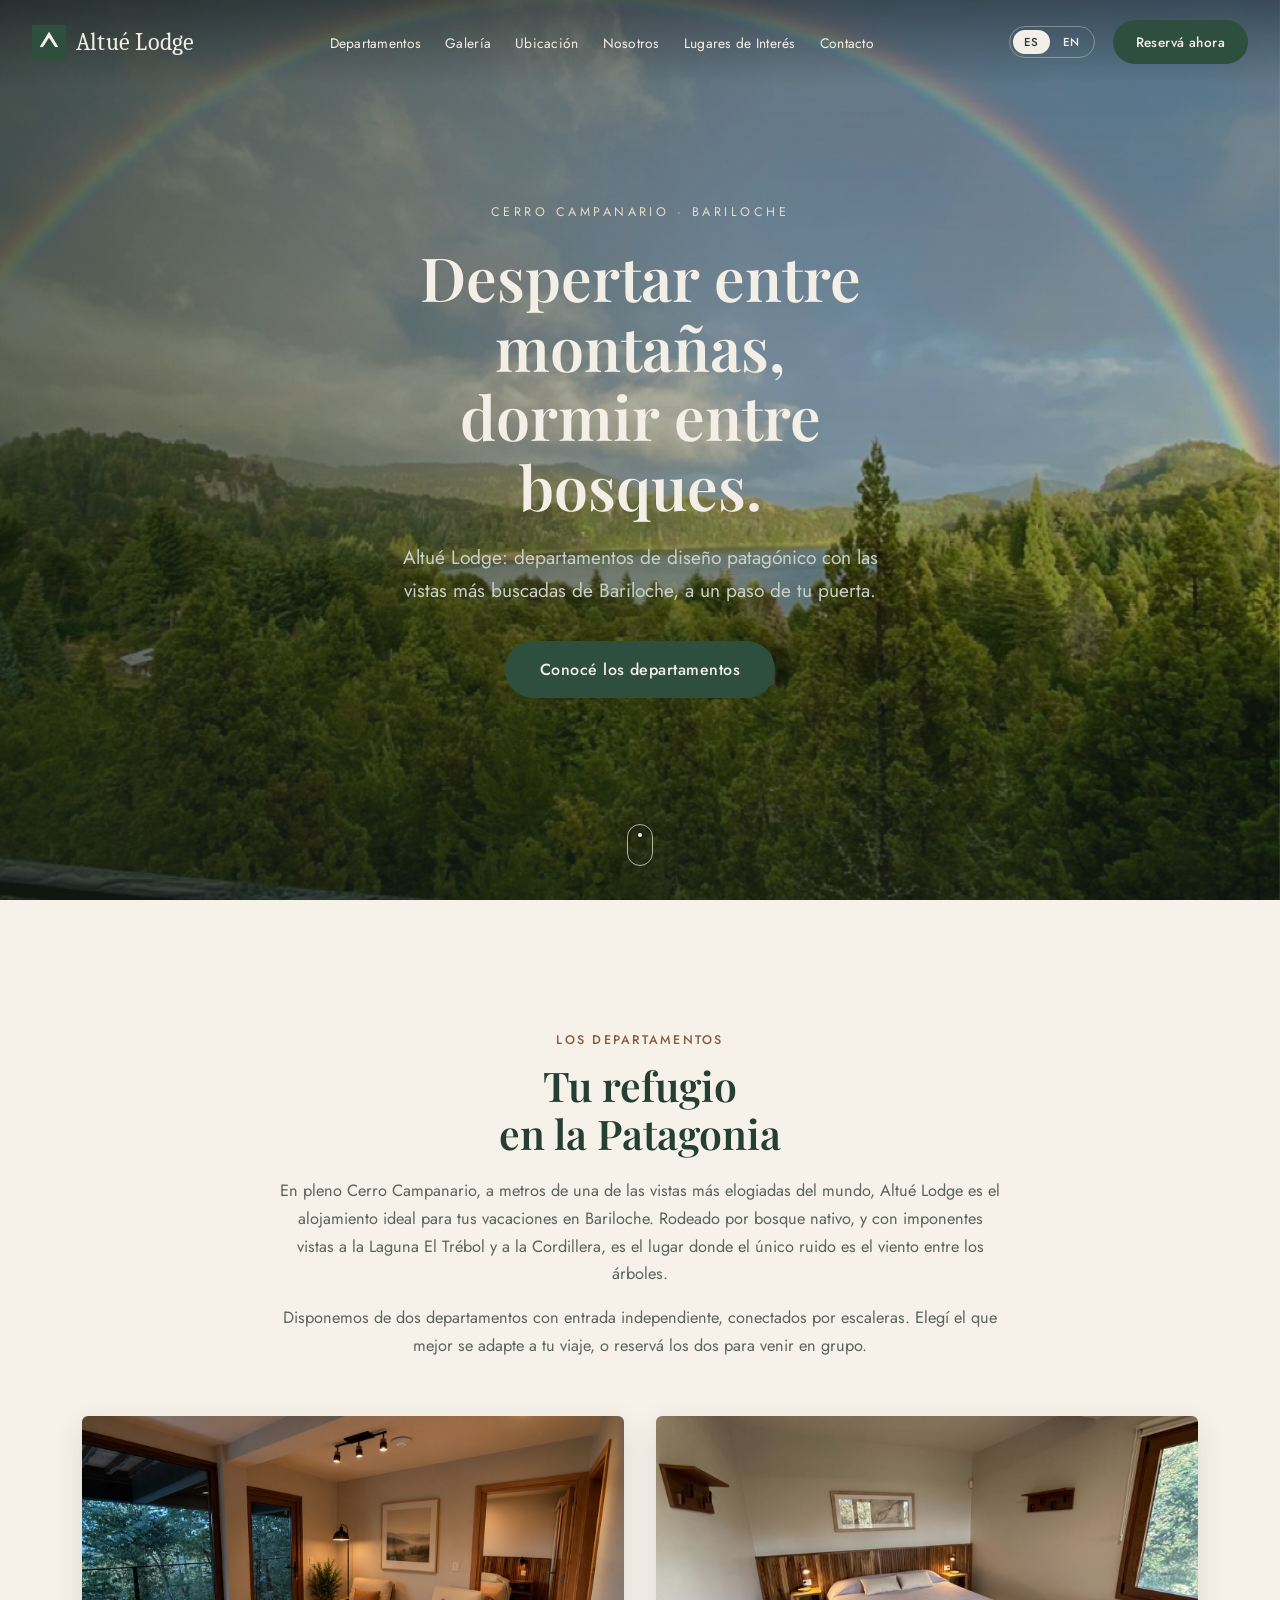
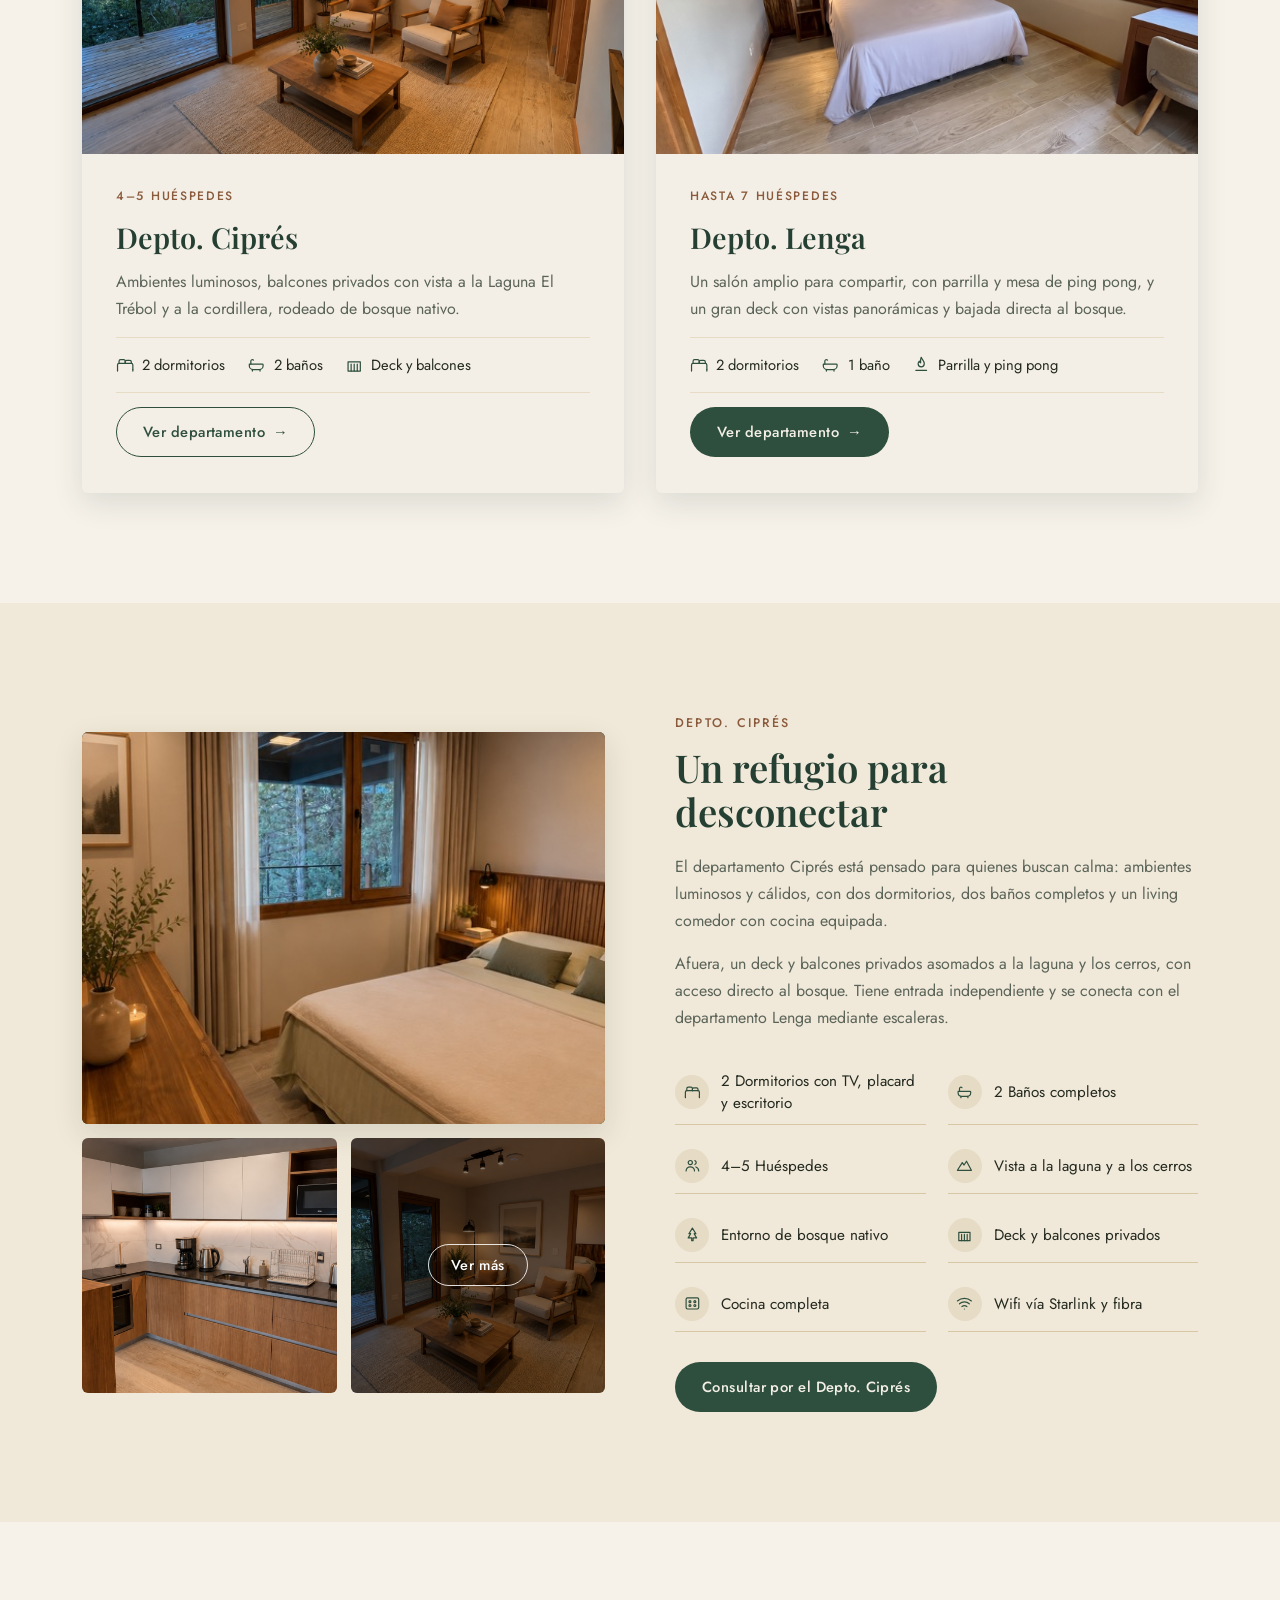
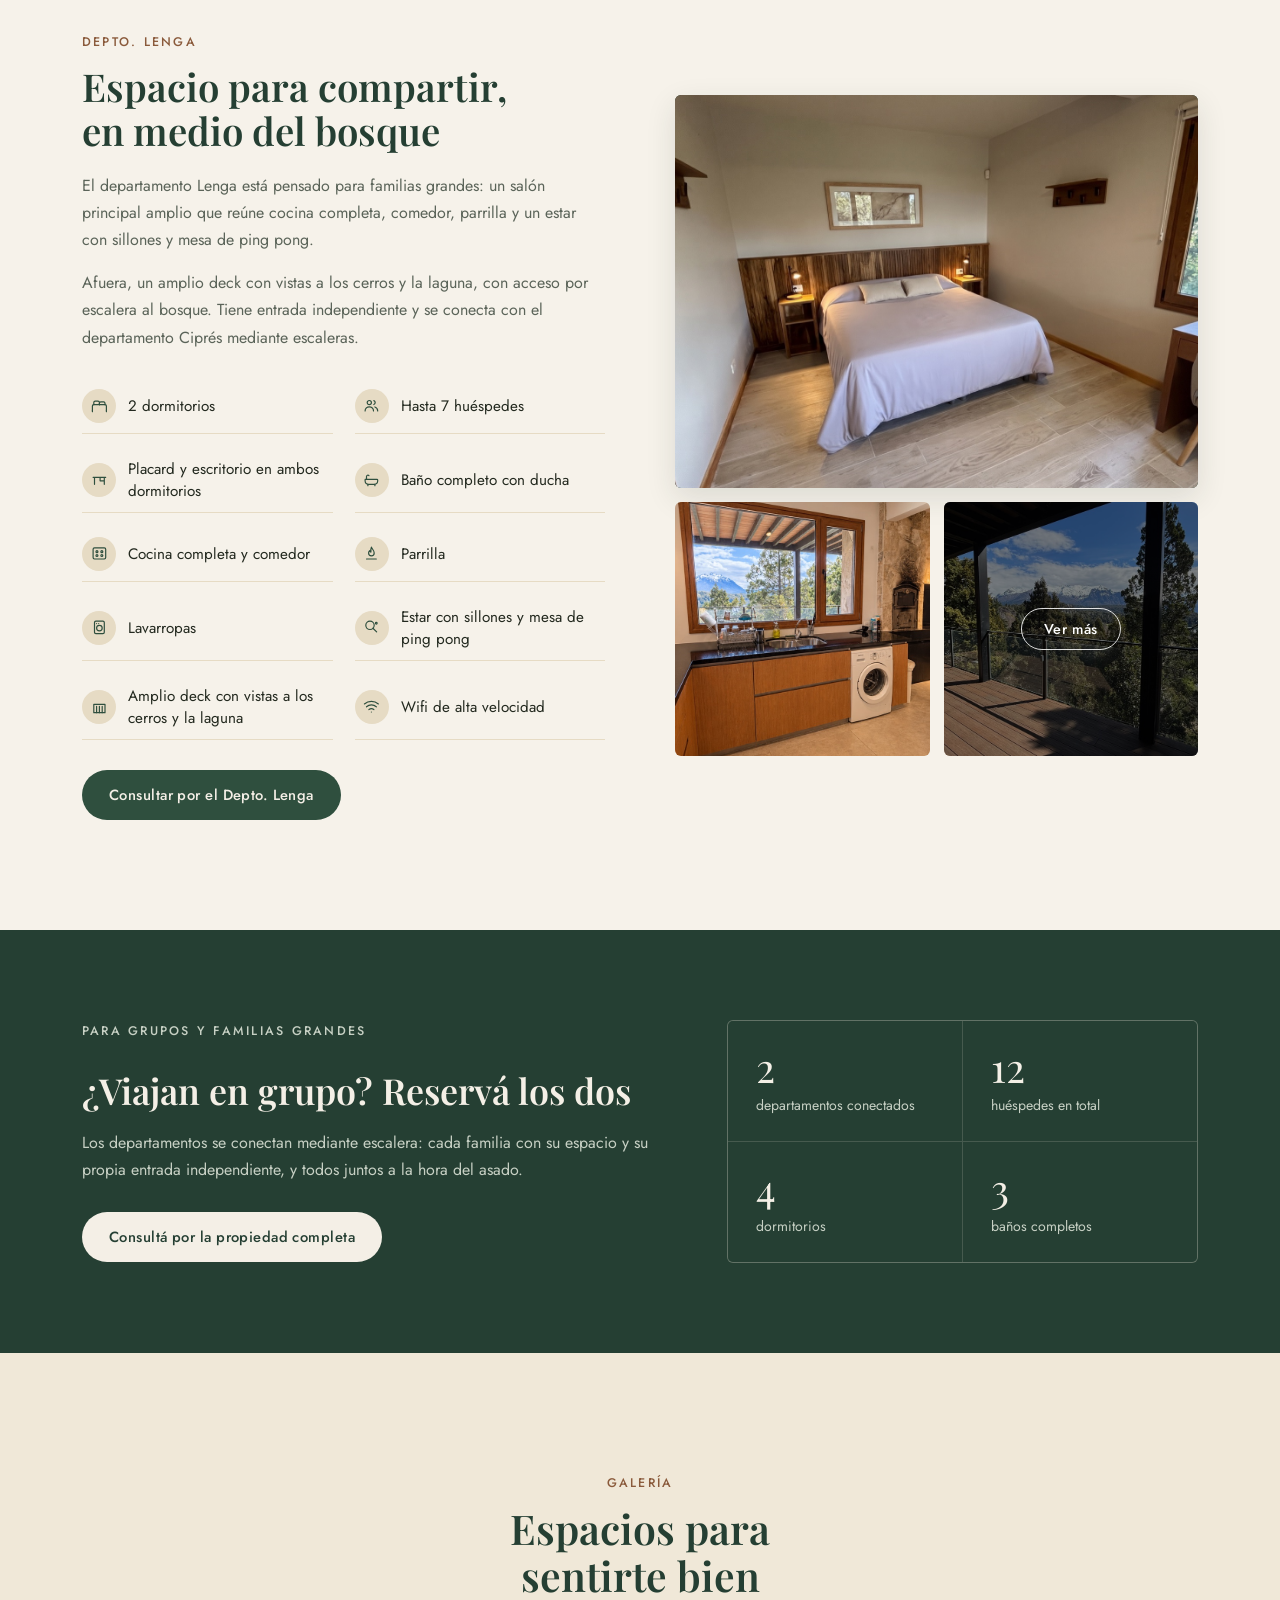
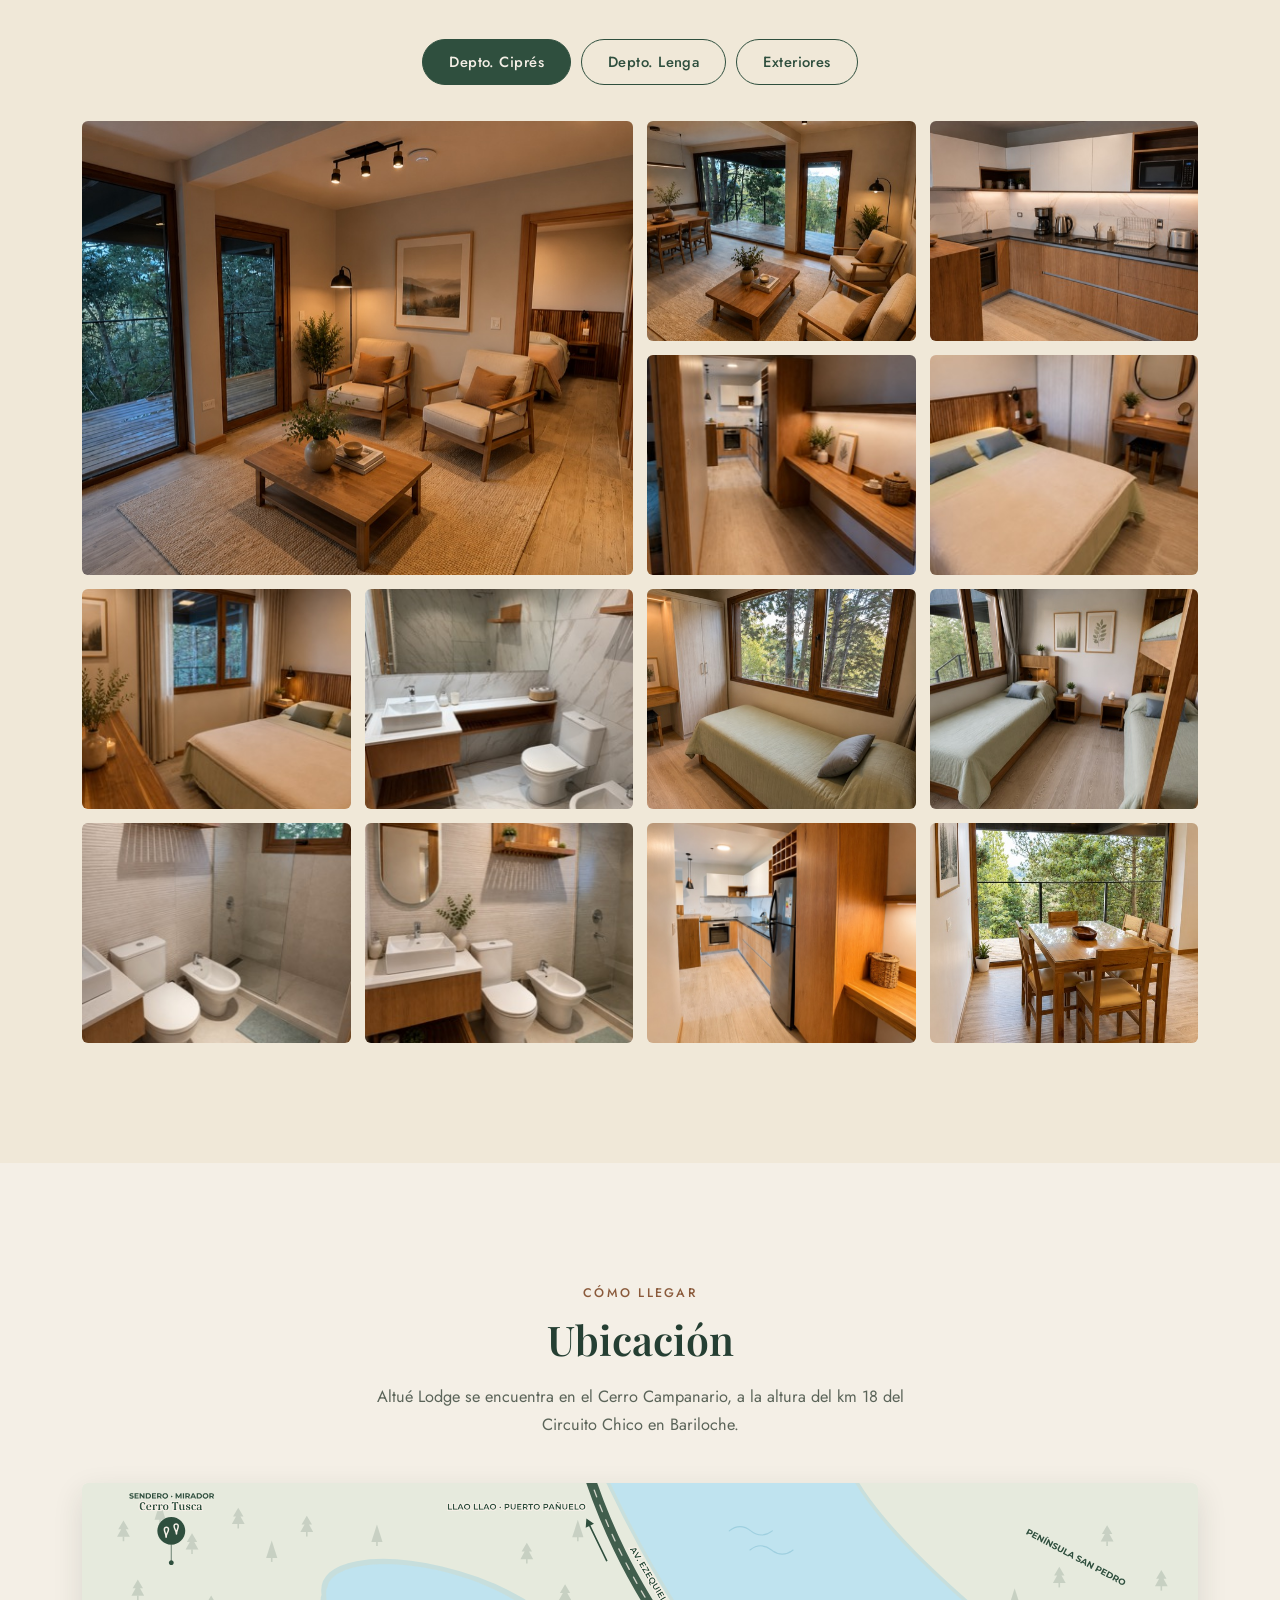
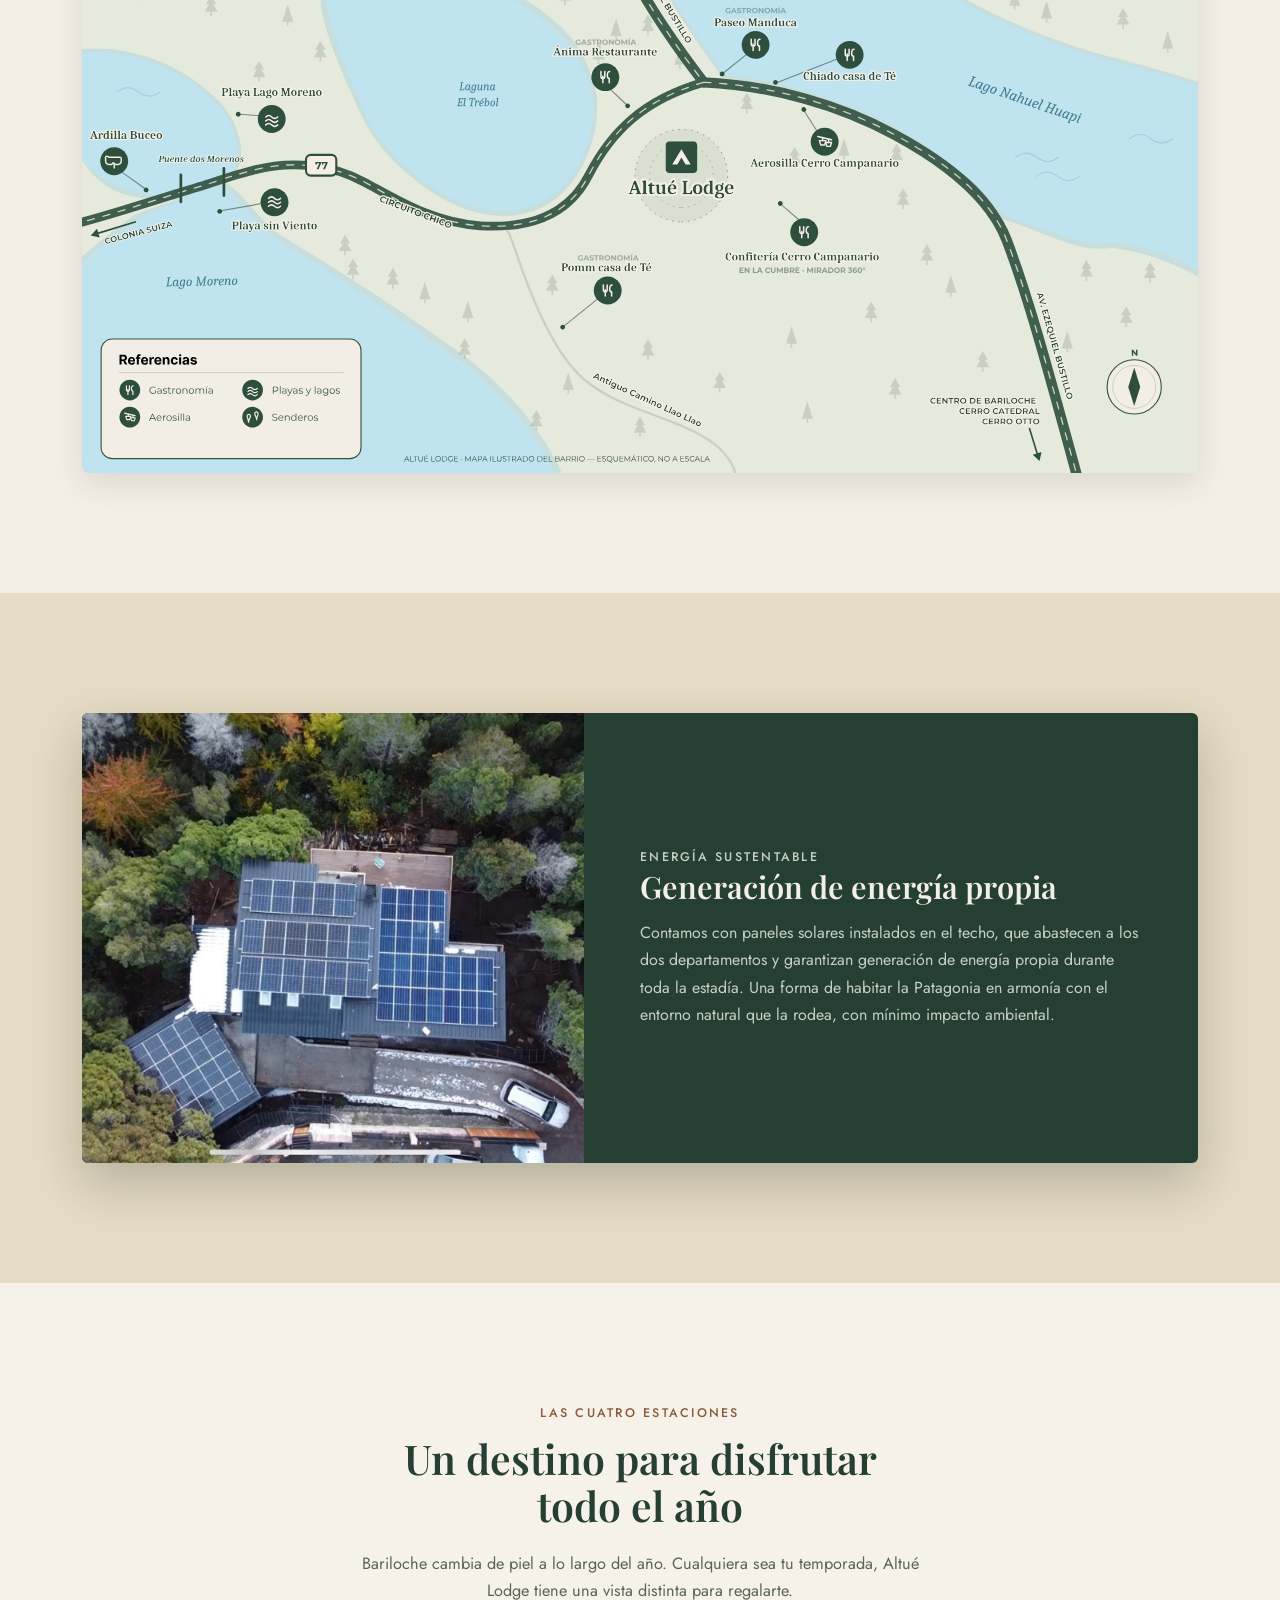
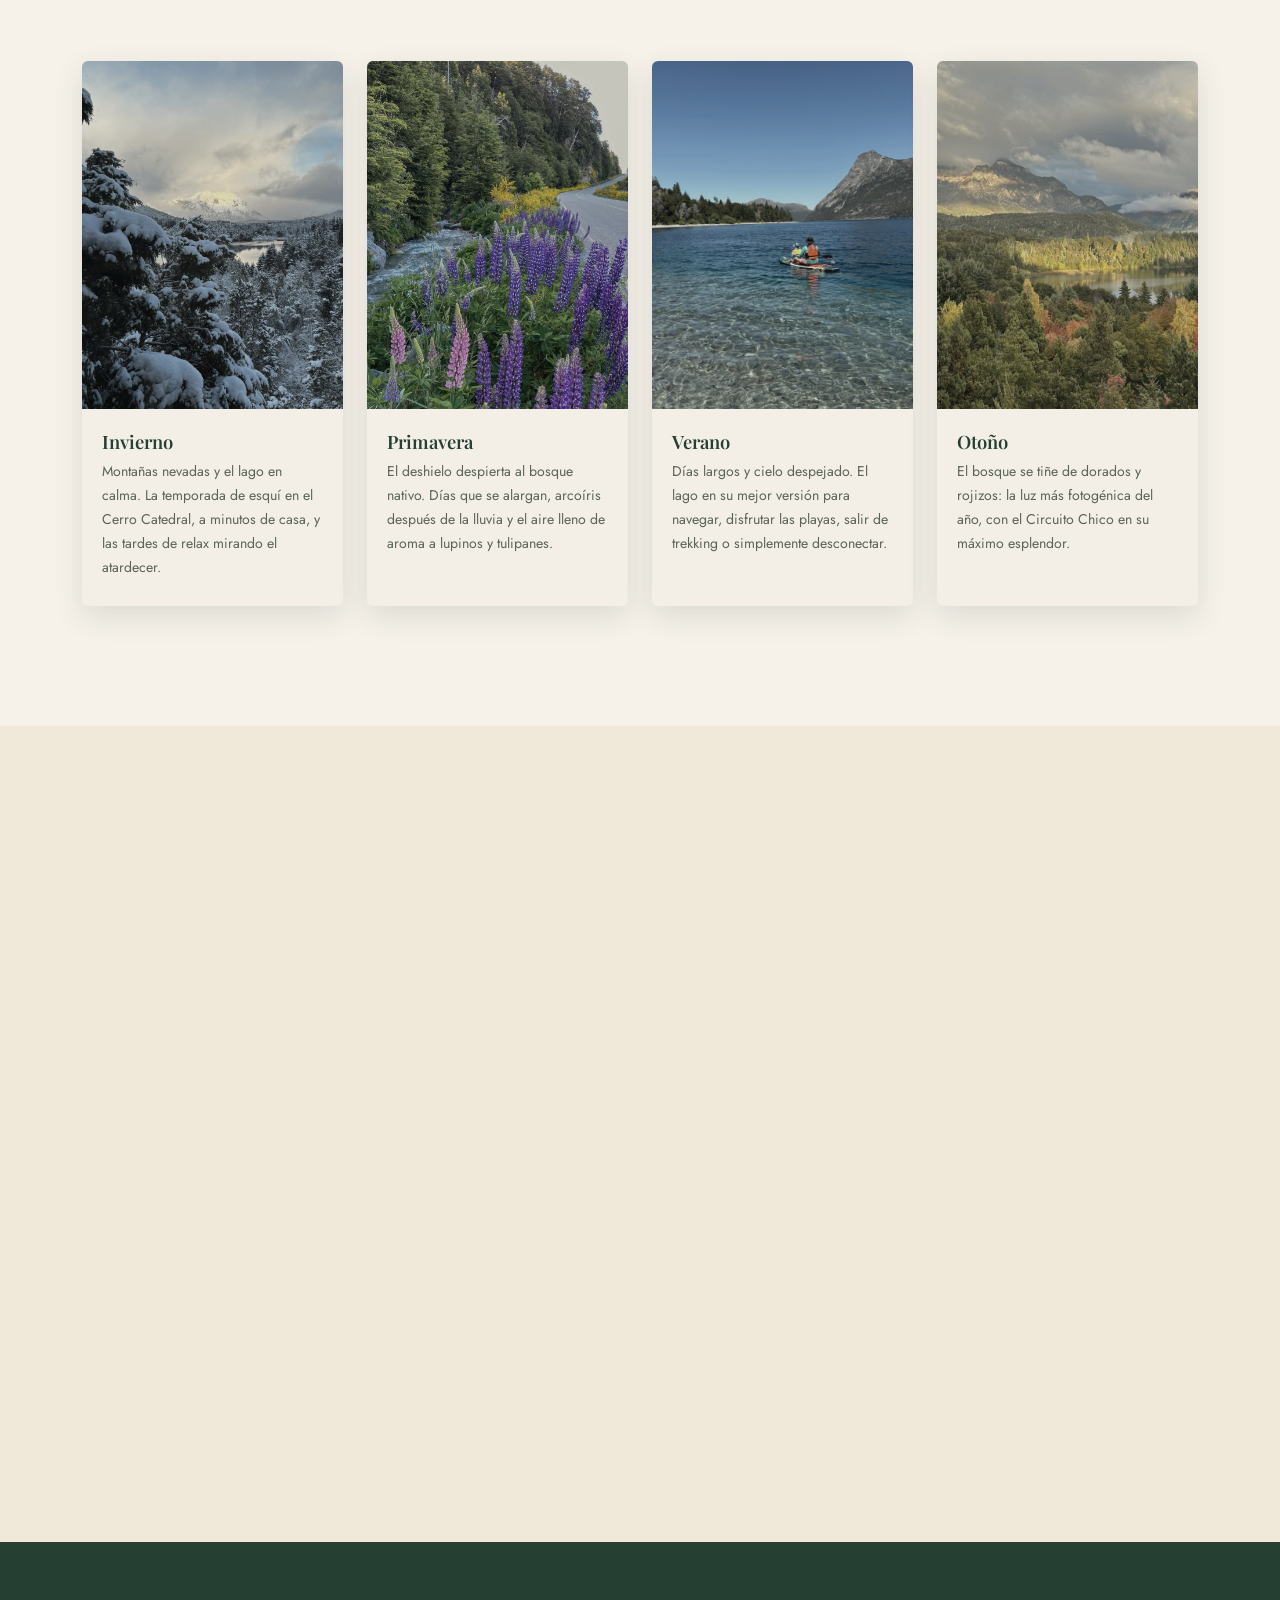
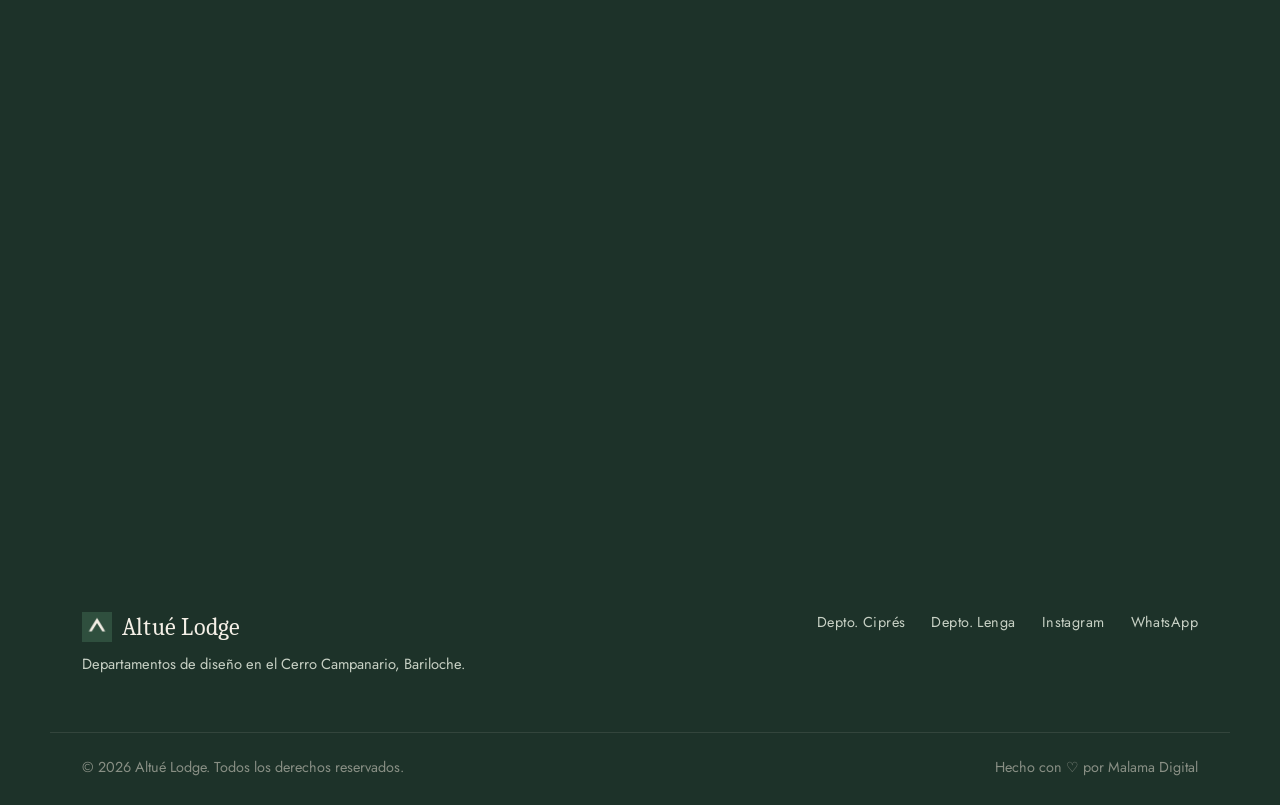
==== commit 8364ea1f: "Galería clickeable en fichas de deptos., nueva foto de primavera y footer con crédito - Fotos de Cip" ====
--- a/index.html
+++ b/index.html
@@ -157,10 +157,17 @@
   <section id="depto-cipres" class="about about--tinted">
     <div class="section-inner">
       <div class="about-grid">
-        <div class="about-gallery reveal">
-          <img class="about-gallery-main" src="img/interior-estar.jpg" alt="Sala de estar del Depto. Ciprés, con sillones, balcón privado y acceso al dormitorio" data-i18n-attr-alt="cipres.imgAlt1" loading="lazy">
-          <img src="img/interior-cocina-full.jpg" alt="Cocina completa del Depto. Ciprés, con mesada de mármol" data-i18n-attr-alt="cipres.imgAlt2" loading="lazy">
-          <img src="img/interior-dorm-principal-ventana.jpg" alt="Dormitorio principal del Depto. Ciprés, con ventana al bosque" data-i18n-attr-alt="cipres.imgAlt3" loading="lazy">
+        <div class="about-gallery reveal" data-apt-gallery="cipres">
+          <button type="button" class="about-gallery-item about-gallery-main" data-index="5">
+            <img src="img/interior-dorm-principal-ventana.jpg" alt="Dormitorio principal del Depto. Ciprés, con ventana al bosque" data-i18n-attr-alt="cipres.imgAlt3" loading="lazy">
+          </button>
+          <button type="button" class="about-gallery-item" data-index="2">
+            <img src="img/interior-cocina-full.jpg" alt="Cocina completa del Depto. Ciprés, con mesada de mármol" data-i18n-attr-alt="cipres.imgAlt2" loading="lazy">
+          </button>
+          <button type="button" class="about-gallery-item about-gallery-more" data-index="0">
+            <img src="img/interior-estar.jpg" alt="Sala de estar del Depto. Ciprés, con sillones, balcón privado y acceso al dormitorio" data-i18n-attr-alt="cipres.imgAlt1" loading="lazy">
+            <span class="about-gallery-more-label" data-i18n="lightbox.seeMore">Ver más</span>
+          </button>
         </div>
         <div class="about-text reveal">
           <p class="eyebrow" data-i18n="cipres.eyebrow">Depto. Ciprés</p>
@@ -188,10 +195,17 @@
   <section id="depto-lenga" class="about">
     <div class="section-inner">
       <div class="about-grid about-grid--reverse">
-        <div class="about-gallery reveal">
-          <img class="about-gallery-main" src="img/lenga-dorm-matrimonial.jpg" alt="Dormitorio matrimonial del Depto. Lenga, con respaldo de madera, escritorio y ventana al bosque" data-i18n-attr-alt="lenga.imgAlt1" loading="lazy">
-          <img src="img/lenga-cocina.jpg" alt="Cocina del Depto. Lenga, con ventanal al deck y vista a los cerros nevados" data-i18n-attr-alt="lenga.imgAlt2" loading="lazy">
-          <img src="img/lenga-deck.jpg" alt="Deck del Depto. Lenga, con baranda de vidrio y vista a los cerros nevados" data-i18n-attr-alt="lenga.imgAlt3" loading="lazy">
+        <div class="about-gallery reveal" data-apt-gallery="lenga">
+          <button type="button" class="about-gallery-item about-gallery-main" data-index="4">
+            <img src="img/lenga-dorm-matrimonial.jpg" alt="Dormitorio matrimonial del Depto. Lenga, con respaldo de madera, escritorio y ventana al bosque" data-i18n-attr-alt="lenga.imgAlt1" loading="lazy">
+          </button>
+          <button type="button" class="about-gallery-item" data-index="3">
+            <img src="img/lenga-cocina.jpg" alt="Cocina del Depto. Lenga, con ventanal al deck y vista a los cerros nevados" data-i18n-attr-alt="lenga.imgAlt2" loading="lazy">
+          </button>
+          <button type="button" class="about-gallery-item about-gallery-more" data-index="0">
+            <img src="img/lenga-deck.jpg" alt="Deck del Depto. Lenga, con baranda de vidrio y vista a los cerros nevados" data-i18n-attr-alt="lenga.imgAlt3" loading="lazy">
+            <span class="about-gallery-more-label" data-i18n="lightbox.seeMore">Ver más</span>
+          </button>
         </div>
         <div class="about-text reveal">
           <p class="eyebrow" data-i18n="lenga.eyebrow">Depto. Lenga</p>
@@ -458,7 +472,7 @@
         </article>
         <article class="season-card reveal">
           <div class="season-image">
-            <img src="img/Lupinos tronador.jpeg" alt="Doble arcoíris sobre el lago Nahuel Huapi en primavera" data-i18n-attr-alt="seasons.springAlt" loading="lazy">
+            <img src="img/season-primavera-lupinos.jpg" alt="Lupinos violetas y rosas junto a un arroyo y el bosque nativo en primavera" data-i18n-attr-alt="seasons.springAlt" loading="lazy">
           </div>
           <div class="season-body">
             <h3 data-i18n="seasons.springTitle">Primavera</h3>
@@ -640,7 +654,7 @@
         <img src="img/icons/favicon.png" alt="" class="logo-mark" width="30" height="30">
         <span class="logo-text">Altué Lodge</span>
       </a>
-      <p data-i18n="footer.tagline">Dos departamentos de diseño en el Cerro Campanario, Bariloche.</p>
+      <p data-i18n="footer.tagline">Departamentos de diseño en el Cerro Campanario, Bariloche.</p>
     </div>
 
     <div class="footer-social">
@@ -650,8 +664,9 @@
       <a href="https://wa.me/5491124005587" target="_blank" rel="noopener" aria-label="WhatsApp">WhatsApp</a>
     </div>
   </div>
-  <div class="footer-bottom">
+  <div class="section-inner footer-bottom">
     <p>&copy; <span id="year"></span> Altué Lodge. <span data-i18n="footer.rights">Todos los derechos reservados.</span></p>
+    <p class="footer-credit"><span data-i18n="footer.madeBy">Hecho con ♡ por</span> <a href="https://malama.com.ar" target="_blank" rel="noopener">Malama Digital</a></p>
   </div>
 </footer>
 
--- a/css/style.css
+++ b/css/style.css
@@ -487,17 +487,60 @@
   grid-template-columns: repeat(2, minmax(0, 1fr));
   gap: 14px;
 }
-.about-gallery img {
+.about-gallery-item {
+  position: relative;
+  display: block;
+  overflow: hidden;
+  aspect-ratio: 1 / 1;
+  padding: 0;
+  border: none;
+  border-radius: var(--radius);
+  background: var(--forest-800);
+  cursor: zoom-in;
+}
+.about-gallery-item img {
   width: 100%;
-  aspect-ratio: 1 / 1;
+  height: 100%;
   object-fit: cover;
-  border-radius: var(--radius);
+  transition: transform var(--transition), filter var(--transition);
+}
+.about-gallery-item:hover img { transform: scale(1.05); filter: brightness(0.92); }
+.about-gallery-item:focus-visible {
+  outline: 2px solid var(--wood-600);
+  outline-offset: 3px;
 }
 .about-gallery .about-gallery-main {
   grid-column: 1 / -1;
   aspect-ratio: 4 / 3;
   box-shadow: var(--shadow-soft);
 }
+/* Tercera foto: overlay negro al 50% con botón "Ver más" */
+.about-gallery-more { cursor: pointer; }
+.about-gallery-more::after {
+  content: "";
+  position: absolute;
+  inset: 0;
+  background: rgba(0, 0, 0, 0.5);
+  transition: background var(--transition);
+}
+.about-gallery-more:hover::after { background: rgba(0, 0, 0, 0.6); }
+.about-gallery-more-label {
+  position: absolute;
+  top: 50%;
+  left: 50%;
+  z-index: 1;
+  transform: translate(-50%, -50%);
+  padding: 10px 22px;
+  border: 1px solid rgba(255, 255, 255, 0.85);
+  border-radius: 999px;
+  color: #fff;
+  font-size: 0.9rem;
+  font-weight: 500;
+  letter-spacing: 0.04em;
+  white-space: nowrap;
+  transition: background var(--transition), color var(--transition);
+}
+.about-gallery-more:hover .about-gallery-more-label { background: #fff; color: var(--forest-800); }
 
 .about-text h2 { font-size: clamp(1.8rem, 3vw, 2.5rem); }
 .about-cta { margin-top: 30px; }
@@ -1019,14 +1062,24 @@
 .footer-social a:hover::after { width: 100%; }
 
 .footer-bottom {
-  text-align: center;
-  padding: 22px 0 26px;
+  display: flex;
+  justify-content: space-between;
+  align-items: center;
+  gap: 8px 24px;
+  padding-top: 22px;
+  padding-bottom: 26px;
 }
 .footer-bottom p {
   color: rgba(243, 236, 223, 0.5);
-  font-size: 0.82rem;
+  font-size: 0.9rem;
   margin: 0;
 }
+.footer-credit a {
+  color: inherit;
+  text-decoration: none;
+  transition: color 0.2s ease;
+}
+.footer-credit a:hover { color: var(--beige-100); }
 
 /* ---------- Lightbox ---------- */
 .lightbox {
@@ -1172,6 +1225,15 @@
   .apts-grid { grid-template-columns: 1fr; max-width: 640px; margin: 0 auto; }
   .about-grid { grid-template-columns: 1fr; gap: 40px; }
   .about-grid--reverse > .about-gallery { order: 0; }
+  /* Mobile: título → fotos → descripción y features */
+  .about-grid { display: flex; flex-direction: column; gap: 0; }
+  .about-text { display: contents; }
+  .about-text > * { order: 1; }
+  .about-text > .about-cta { align-self: center; }
+  .about-text > .eyebrow,
+  .about-text > h2 { order: -1; text-align: center; }
+  .about-grid > .about-gallery,
+  .about-grid--reverse > .about-gallery { order: 0; margin: 10px 0 30px; }
   .group-band-inner { grid-template-columns: 1fr; }
   .solar-banner { grid-template-columns: 1fr; }
   .solar-image { height: auto; aspect-ratio: 16 / 10; max-height: 46vh; min-height: 220px; }
@@ -1230,7 +1292,10 @@
   .gallery-item-hero { grid-row: span 1; }
   .contact-form { padding: 28px 22px; }
   .info-card { padding: 26px; }
-  .footer-inner { flex-direction: column; }
+  .site-footer { padding-top: 56px; }
+  .footer-inner { flex-direction: column; gap: 36px; padding-bottom: 40px; }
+  .footer-social { flex-wrap: wrap; gap: 14px 26px; }
+  .footer-bottom { flex-direction: column; text-align: center; gap: 12px; padding-top: 28px; padding-bottom: 36px; }
   .lightbox-arrow { width: 42px; height: 42px; font-size: 0.95rem; }
   .lightbox-prev { left: 10px; }
   .lightbox-next { right: 10px; }
@@ -1248,7 +1313,7 @@
 
 @media (prefers-reduced-motion: reduce) {
   html { scroll-behavior: auto; }
-  .reveal, .hero-slide, .solar-slide, .scroll-cue span, .apt-card, .apt-card-image img, .gallery-item img, .season-image img, .hosts-image img {
+  .reveal, .hero-slide, .solar-slide, .scroll-cue span, .apt-card, .apt-card-image img, .gallery-item img, .about-gallery-item img, .season-image img, .hosts-image img {
     animation: none !important;
     transition: none !important;
   }
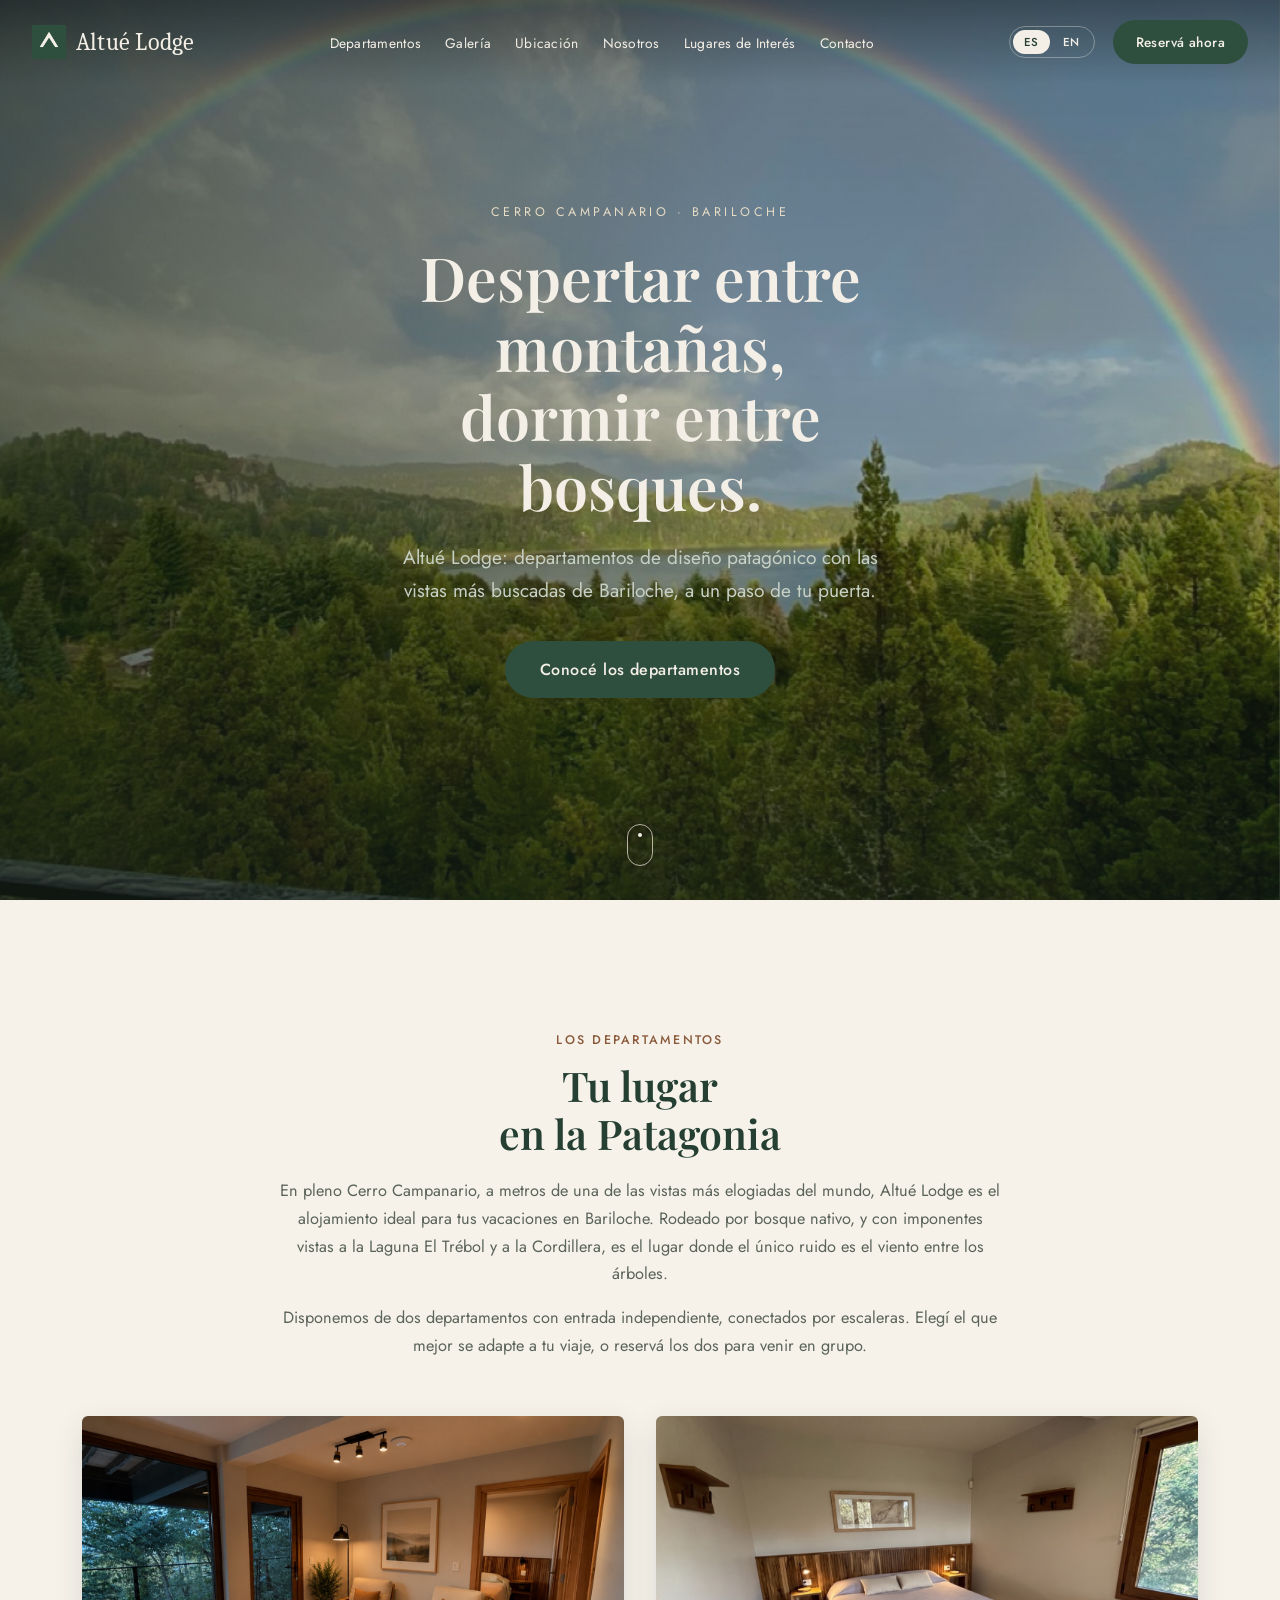
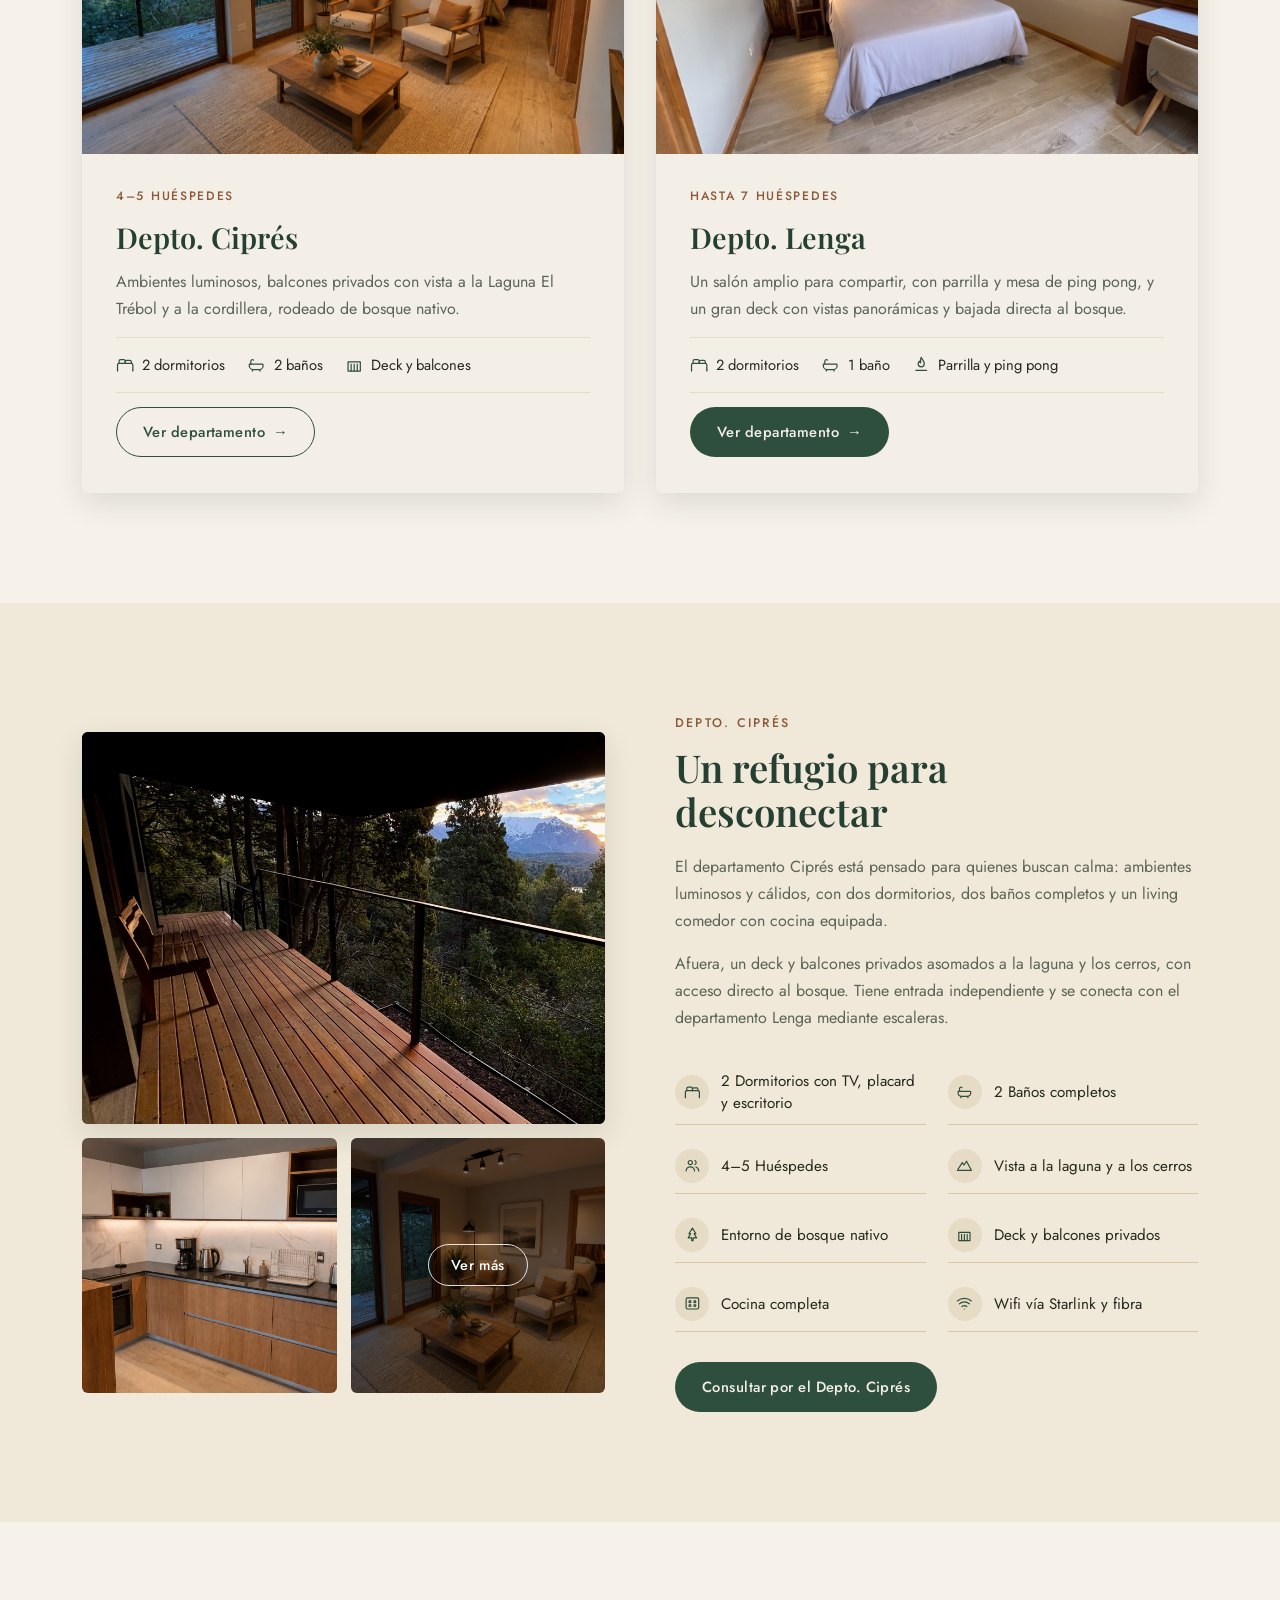
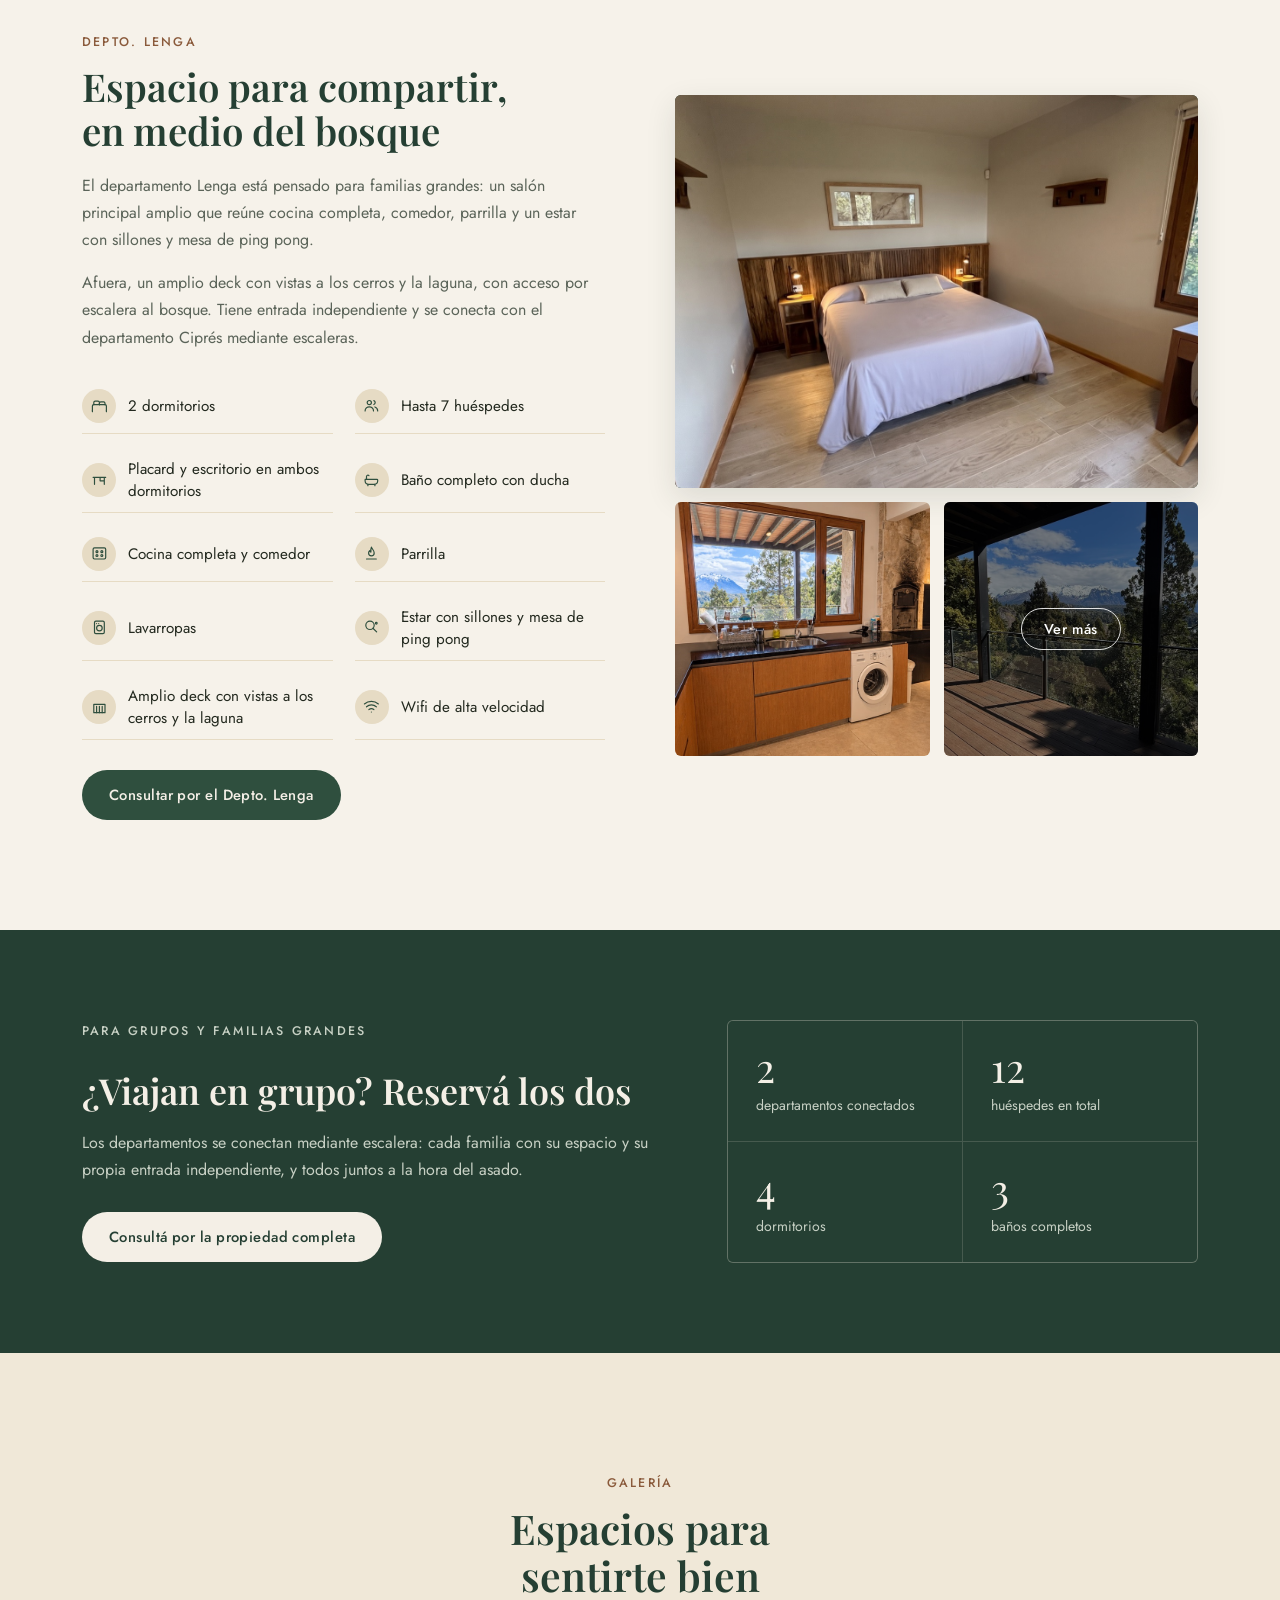
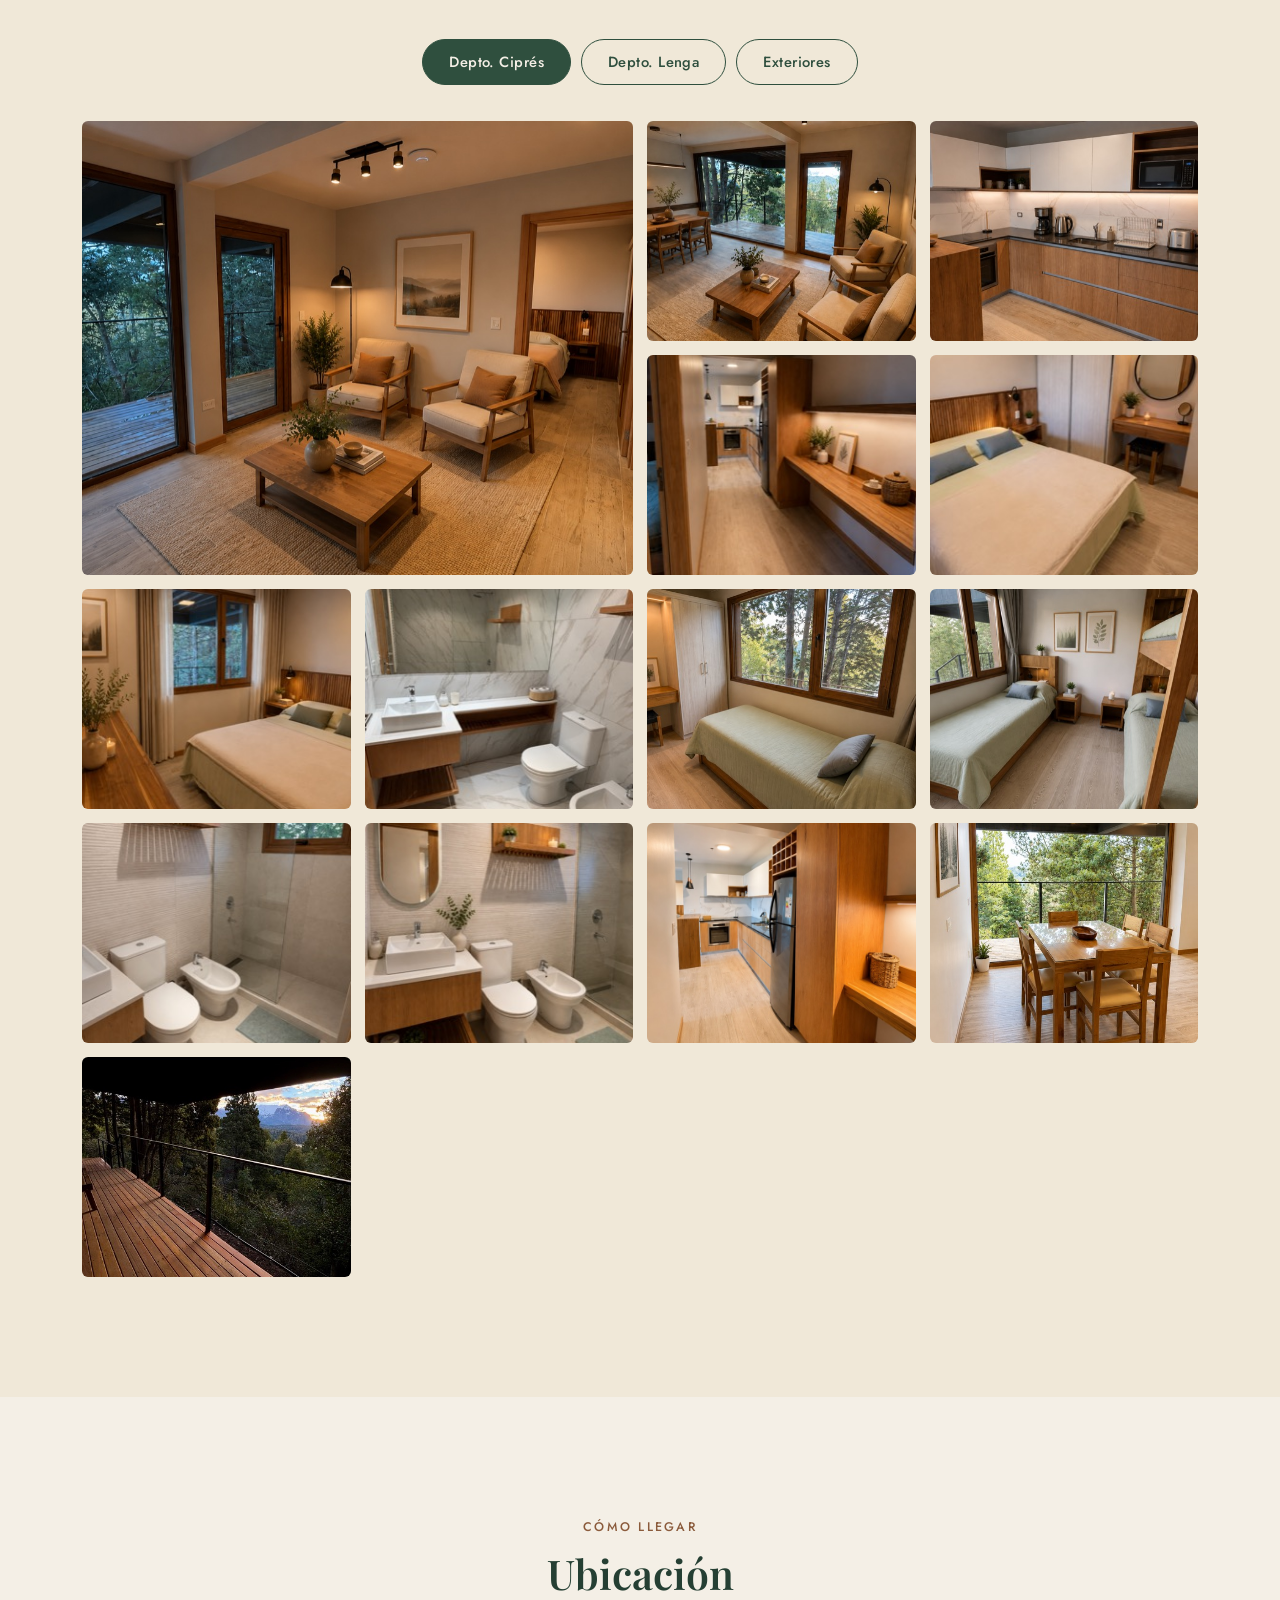
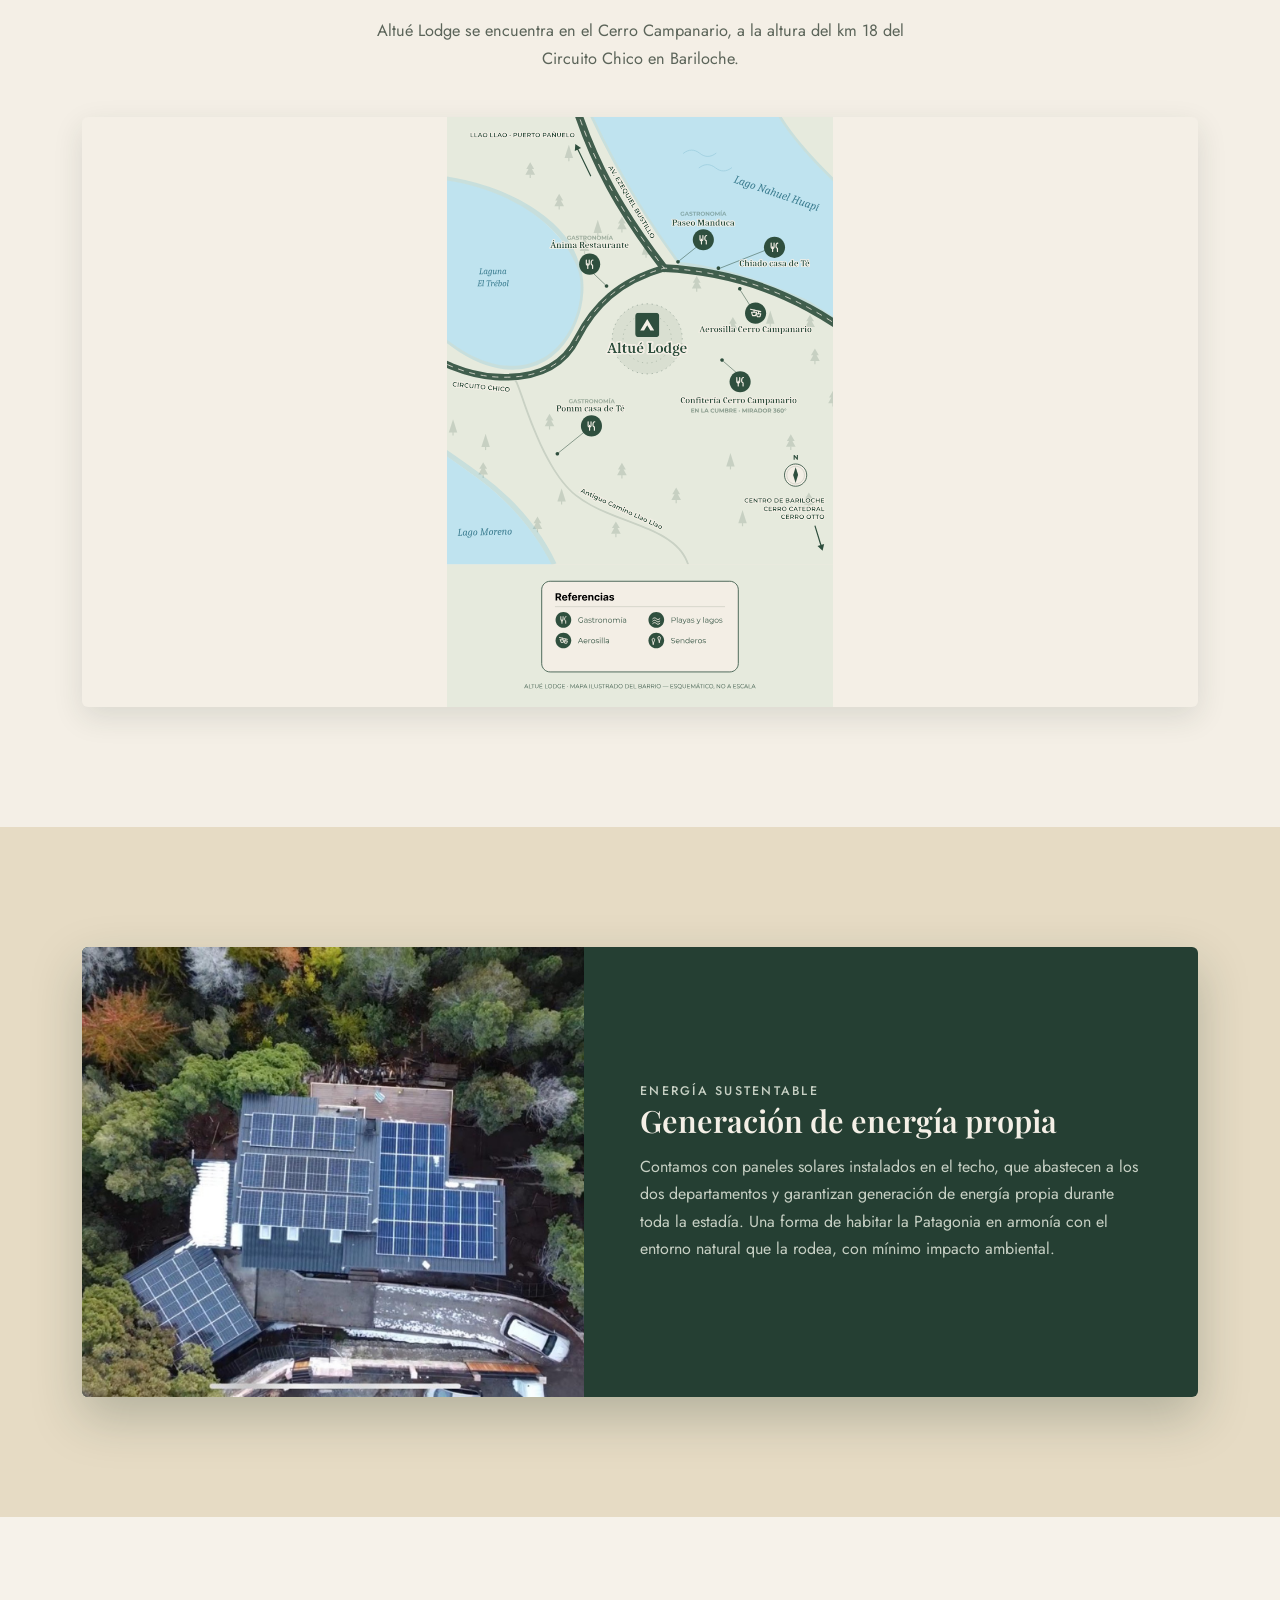
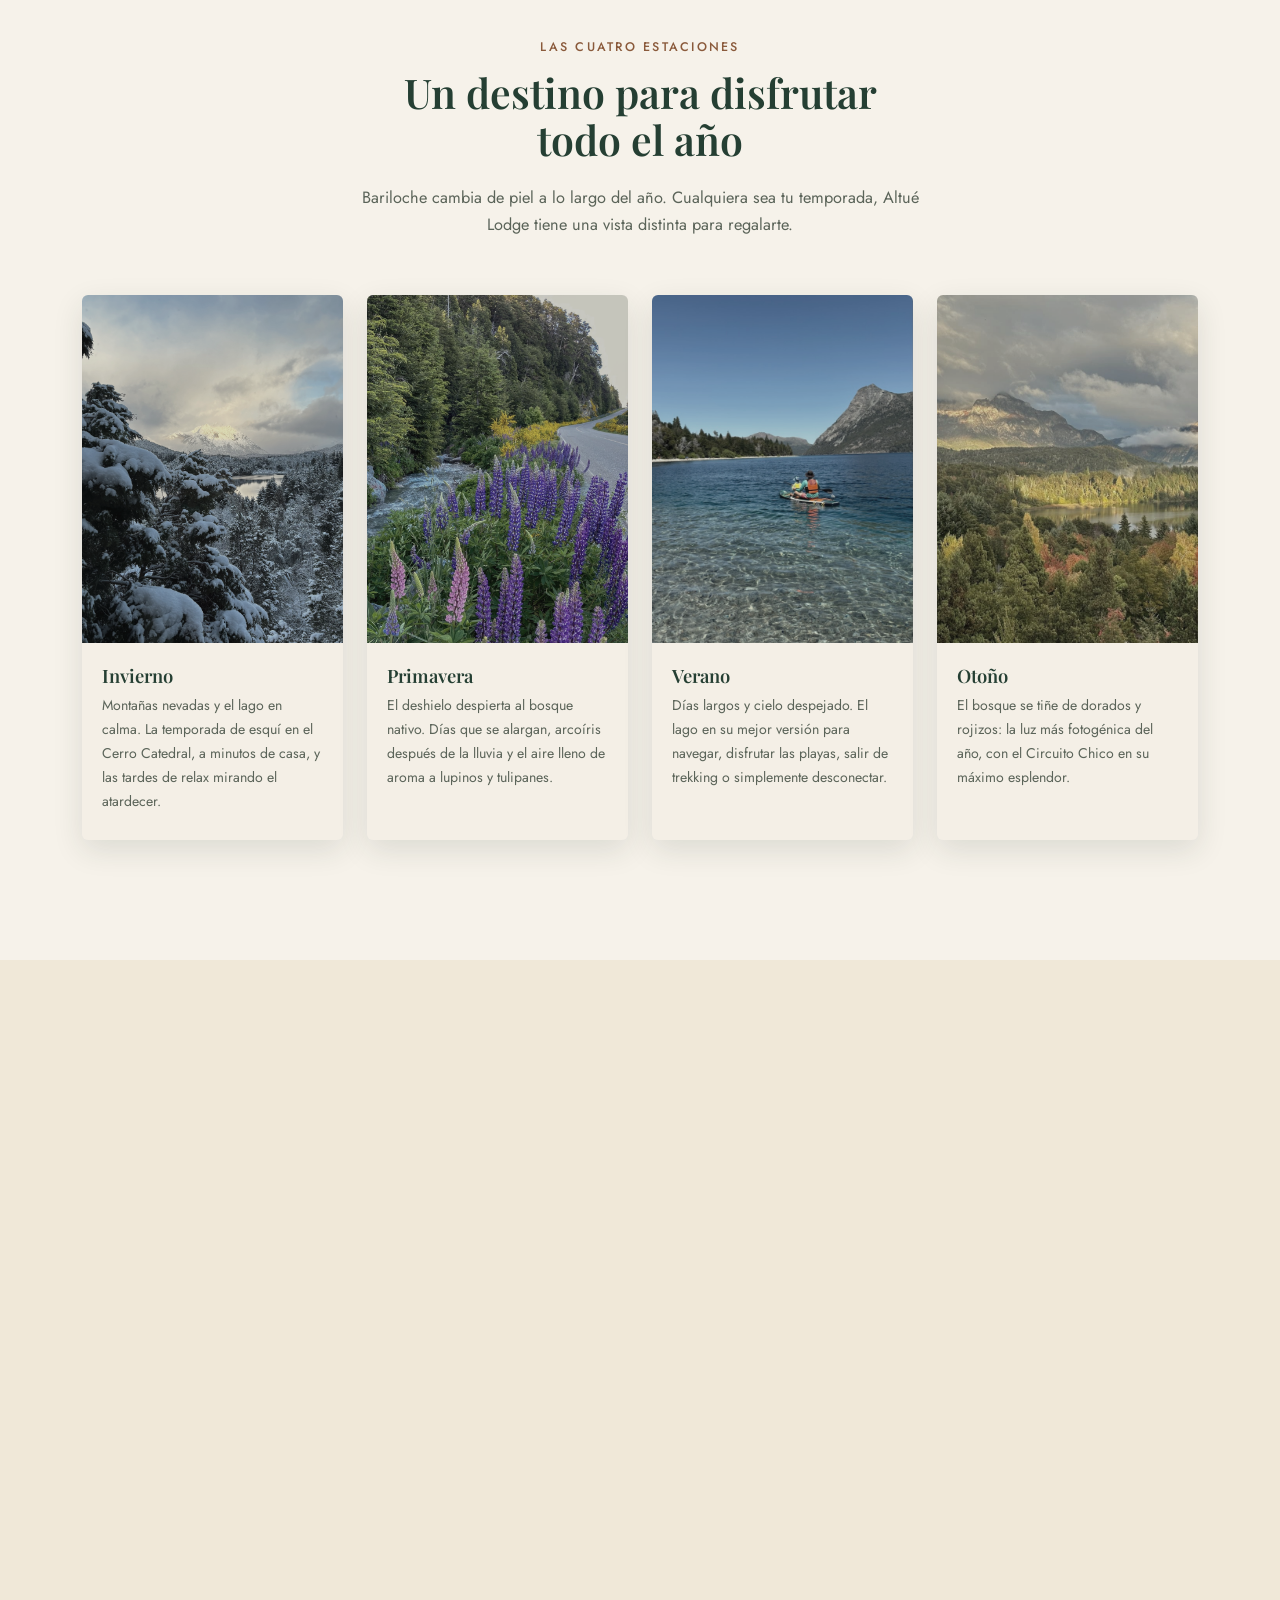
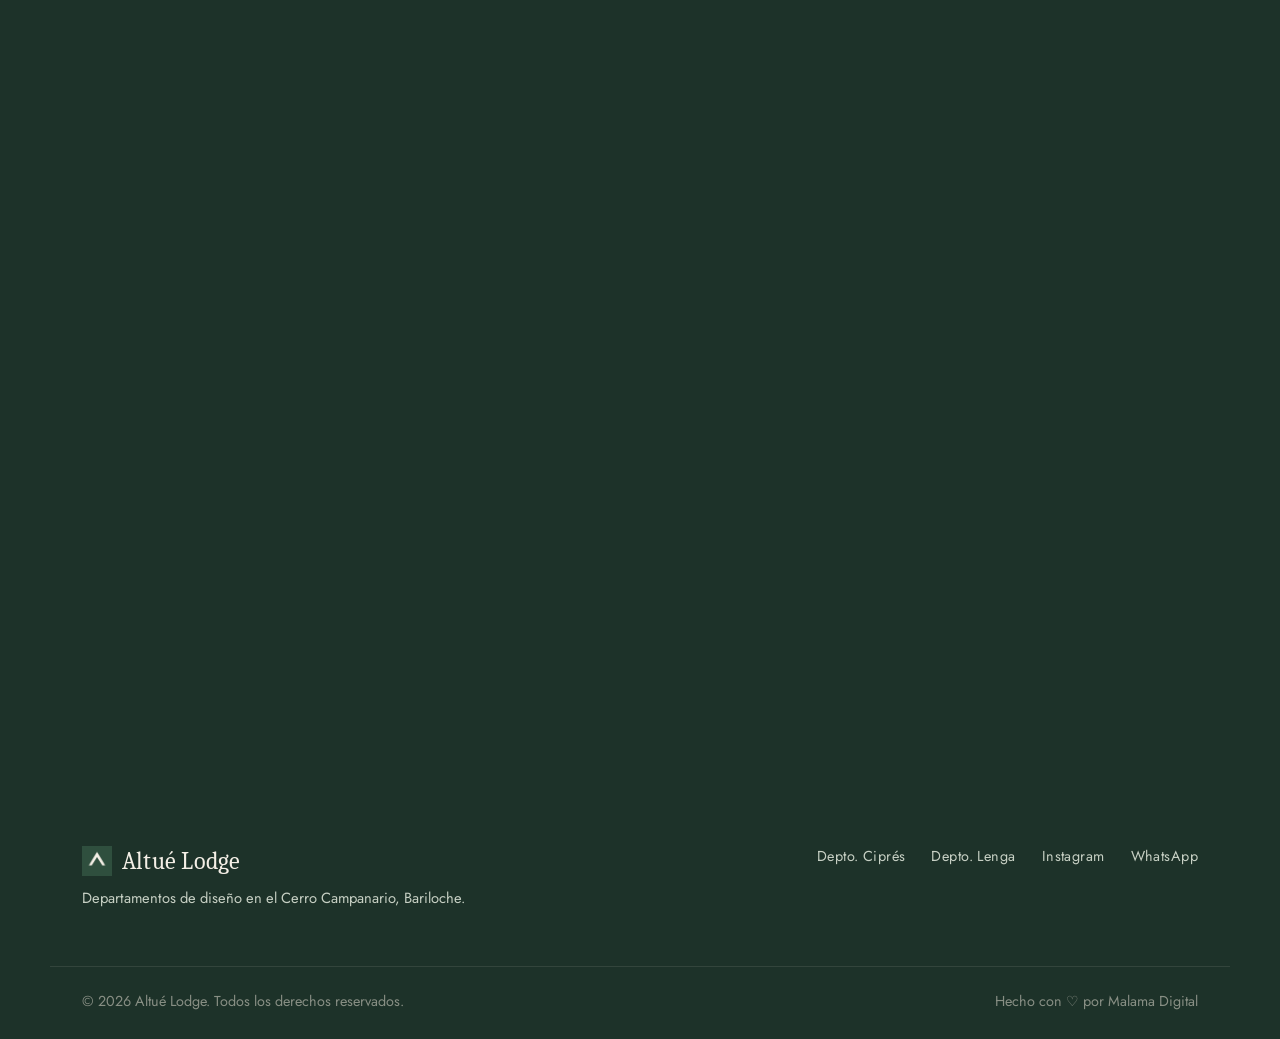
==== commit 2c526760: "Galería: foto del deck al atardecer como principal de Ciprés y nuevas fotos de exteriores - Foto del" ====
--- a/index.html
+++ b/index.html
@@ -11,6 +11,22 @@
 <meta name="viewport" content="width=device-width, initial-scale=1.0">
 <title data-i18n="meta.title">Altué Lodge | Departamentos en alquiler — Cerro Campanario, Bariloche</title>
 <meta name="description" data-i18n-attr-content="meta.description" content="Altué Lodge: dos departamentos de diseño en el Cerro Campanario, Bariloche. Vistas al lago Nahuel Huapi y al bosque patagónico, con energía solar propia. Reservá tu estadía.">
+<!-- Imagen para compartir (Open Graph / Twitter). Versión en inglés: en/index.html -->
+<meta property="og:type" content="website">
+<meta property="og:url" content="https://altuelodge.com/">
+<meta property="og:site_name" content="Altué Lodge">
+<meta property="og:locale" content="es_AR">
+<meta property="og:locale:alternate" content="en_US">
+<meta property="og:title" content="Altué Lodge | Departamentos en alquiler — Cerro Campanario, Bariloche">
+<meta property="og:description" content="Departamentos de diseño en Cerro Campanario, Bariloche, Patagonia Argentina.">
+<meta property="og:image" content="https://altuelodge.com/img/og/og-es.jpg">
+<meta property="og:image:width" content="1200">
+<meta property="og:image:height" content="630">
+<meta property="og:image:alt" content="Altué Lodge — Departamentos de diseño en Cerro Campanario, Bariloche">
+<meta name="twitter:card" content="summary_large_image">
+<meta name="twitter:image" content="https://altuelodge.com/img/og/og-es.jpg">
+<link rel="alternate" hreflang="es" href="https://altuelodge.com/">
+<link rel="alternate" hreflang="en" href="https://altuelodge.com/en/">
 <link rel="icon" type="image/png" href="img/icons/favicon.png">
 <link rel="preconnect" href="https://fonts.googleapis.com">
 <link rel="preconnect" href="https://fonts.gstatic.com" crossorigin>
@@ -158,8 +174,8 @@
     <div class="section-inner">
       <div class="about-grid">
         <div class="about-gallery reveal" data-apt-gallery="cipres">
-          <button type="button" class="about-gallery-item about-gallery-main" data-index="5">
-            <img src="img/interior-dorm-principal-ventana.jpg" alt="Dormitorio principal del Depto. Ciprés, con ventana al bosque" data-i18n-attr-alt="cipres.imgAlt3" loading="lazy">
+          <button type="button" class="about-gallery-item about-gallery-main" data-index="13">
+            <img src="img/cipres-deck-atardecer.jpg" alt="Deck del Depto. Ciprés al atardecer, con vista al bosque y a la cordillera nevada" data-i18n-attr-alt="cipres.imgAlt4" loading="lazy">
           </button>
           <button type="button" class="about-gallery-item" data-index="2">
             <img src="img/interior-cocina-full.jpg" alt="Cocina completa del Depto. Ciprés, con mesada de mármol" data-i18n-attr-alt="cipres.imgAlt2" loading="lazy">
@@ -305,6 +321,9 @@
           <button type="button" class="gallery-item reveal" data-index="12">
             <img src="img/thumbs/interior-comedor-mesa.jpg" alt="Mesa de comedor con vista al bosque a través del ventanal" data-i18n-attr-alt="gallery.alt12" loading="lazy">
           </button>
+          <button type="button" class="gallery-item reveal" data-index="13">
+            <img src="img/thumbs/cipres-deck-atardecer.jpg" alt="Deck del Depto. Ciprés al atardecer, con vista al bosque y a la cordillera nevada" data-i18n-attr-alt="gallery.alt30" loading="lazy">
+          </button>
         </div>
       </div>
 
@@ -386,6 +405,18 @@
           </button>
           <button type="button" class="gallery-item reveal" data-index="11">
             <img src="img/thumbs/exterior-03.jpg" alt="Ingreso principal en piedra y madera nativa" data-i18n-attr-alt="gallery.alt25" loading="lazy">
+          </button>
+          <button type="button" class="gallery-item reveal" data-index="12">
+            <img src="img/thumbs/ext-mesa-bosque.jpg" alt="Mesa de madera con bancos de troncos en el bosque" data-i18n-attr-alt="gallery.alt26" loading="lazy">
+          </button>
+          <button type="button" class="gallery-item reveal" data-index="13">
+            <img src="img/thumbs/ext-sendero-notro.jpg" alt="Sendero entre el bosque con notros en flor" data-i18n-attr-alt="gallery.alt27" loading="lazy">
+          </button>
+          <button type="button" class="gallery-item reveal" data-index="14">
+            <img src="img/thumbs/ext-sendero-arco.jpg" alt="Sendero bajo un arco de árboles nativos" data-i18n-attr-alt="gallery.alt28" loading="lazy">
+          </button>
+          <button type="button" class="gallery-item reveal" data-index="15">
+            <img src="img/thumbs/ext-sendero-bosque.jpg" alt="Sendero de chips de madera entre los árboles" data-i18n-attr-alt="gallery.alt29" loading="lazy">
           </button>
           <!-- Fotos disponibles pero no incluidas en el orden actual:
           <button class="gallery-item reveal" data-index="x">
--- a/css/style.css
+++ b/css/style.css
@@ -514,6 +514,8 @@
   aspect-ratio: 4 / 3;
   box-shadow: var(--shadow-soft);
 }
+/* Foto principal de Ciprés (deck al atardecer): recorte alineado a la izquierda */
+.about-gallery[data-apt-gallery="cipres"] .about-gallery-main img { object-position: left center; }
 /* Tercera foto: overlay negro al 50% con botón "Ver más" */
 .about-gallery-more { cursor: pointer; }
 .about-gallery-more::after {
